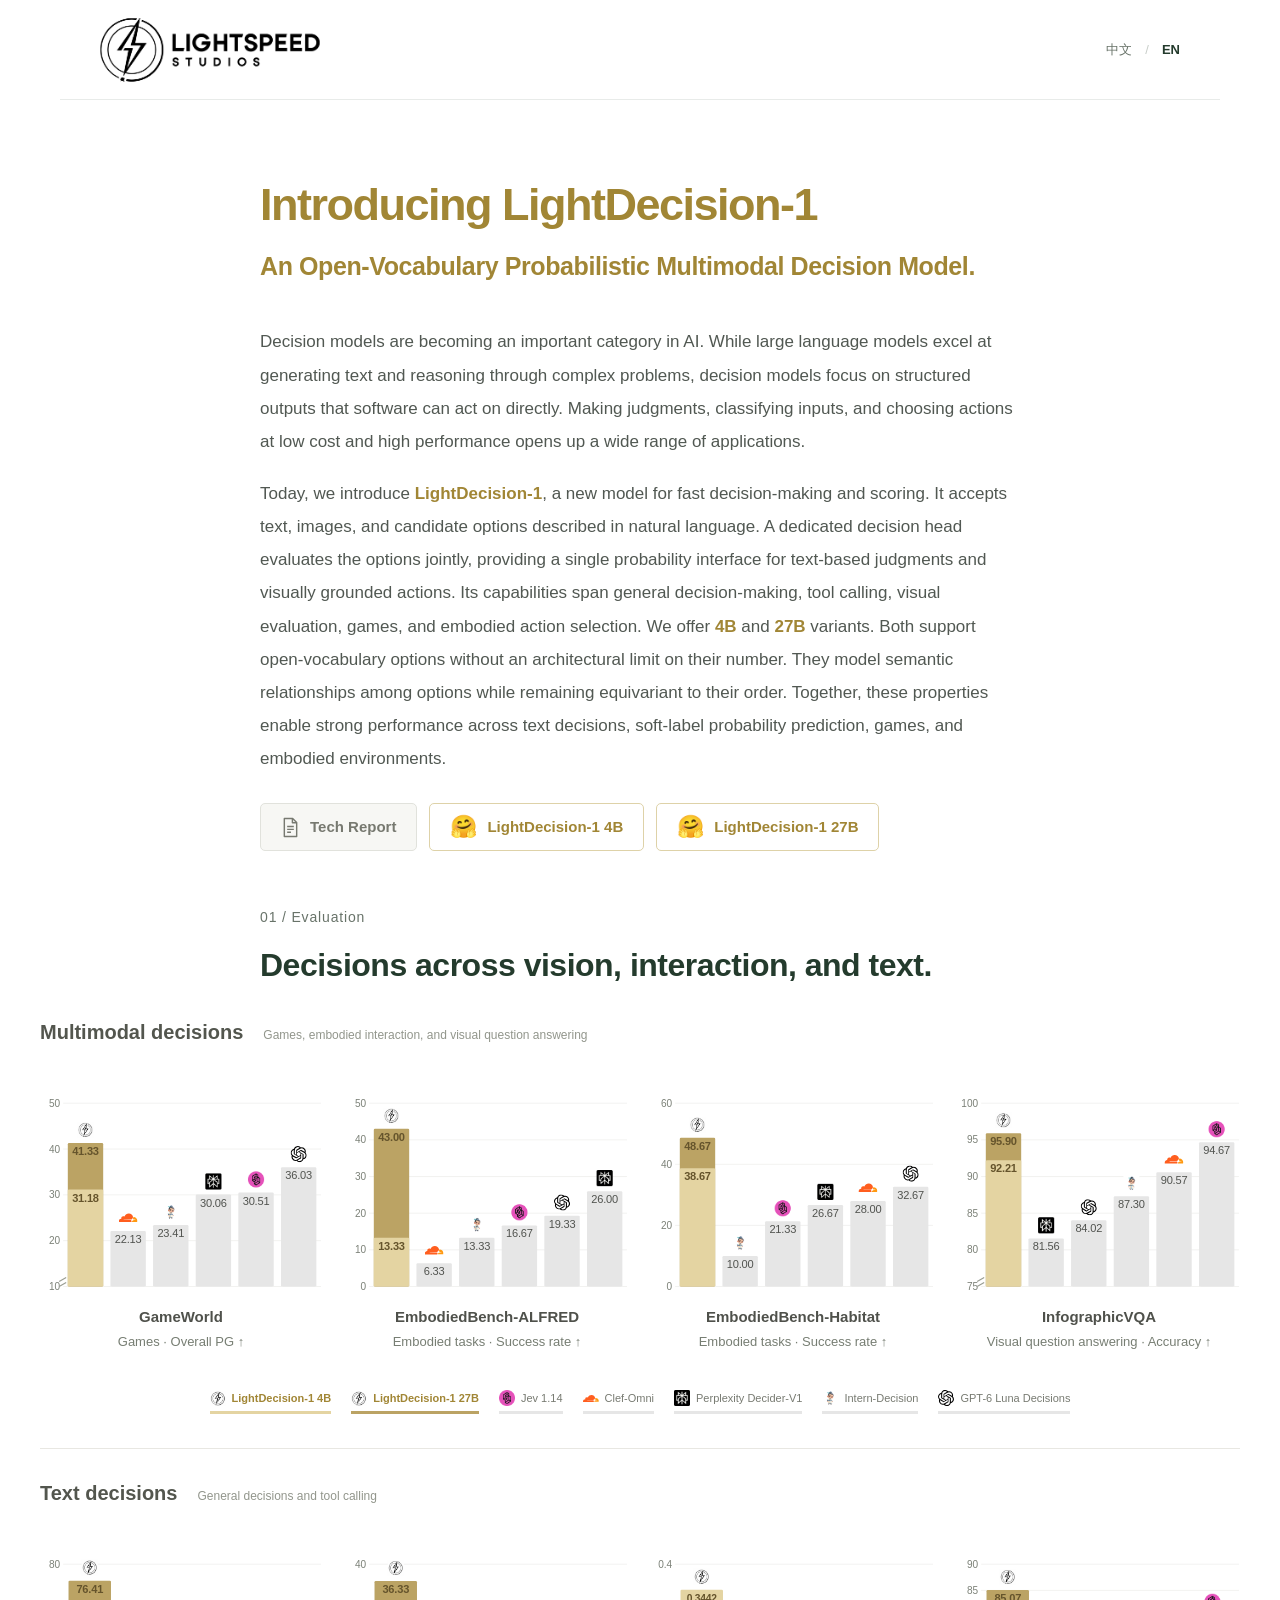
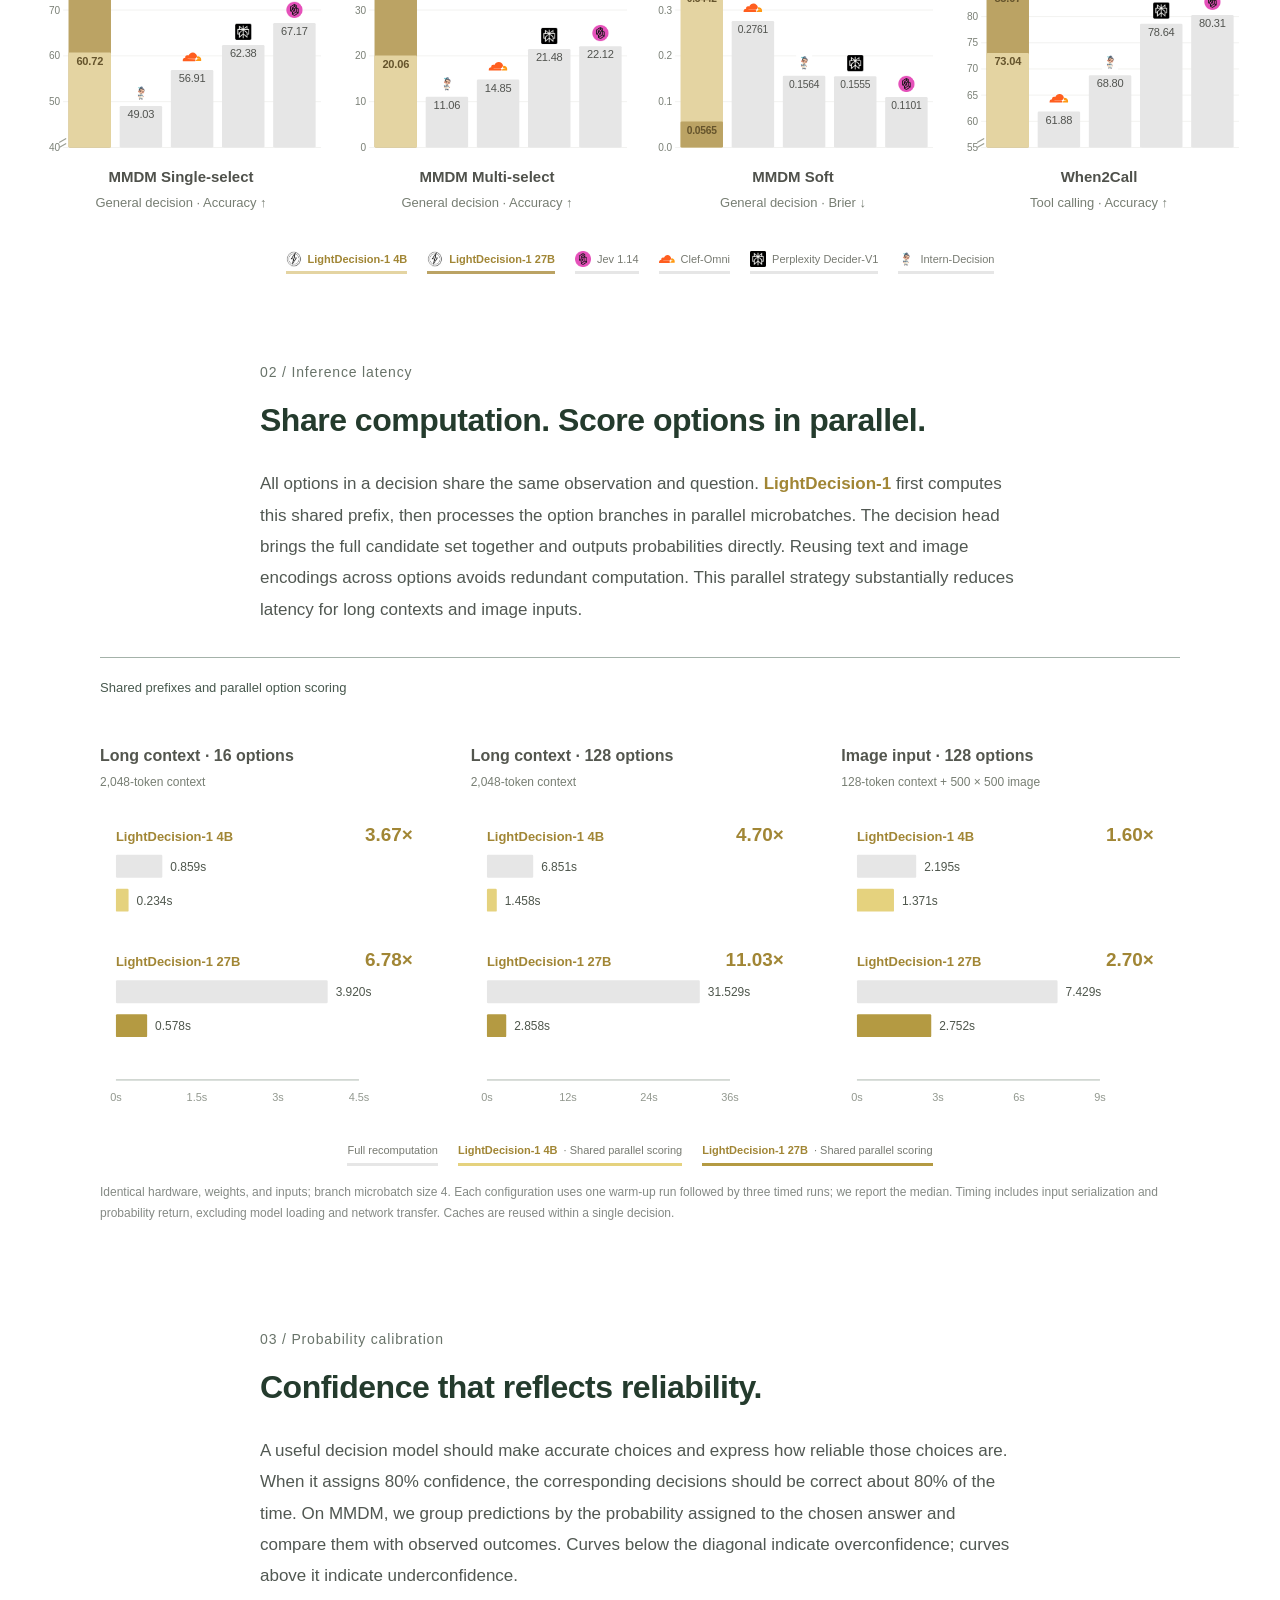
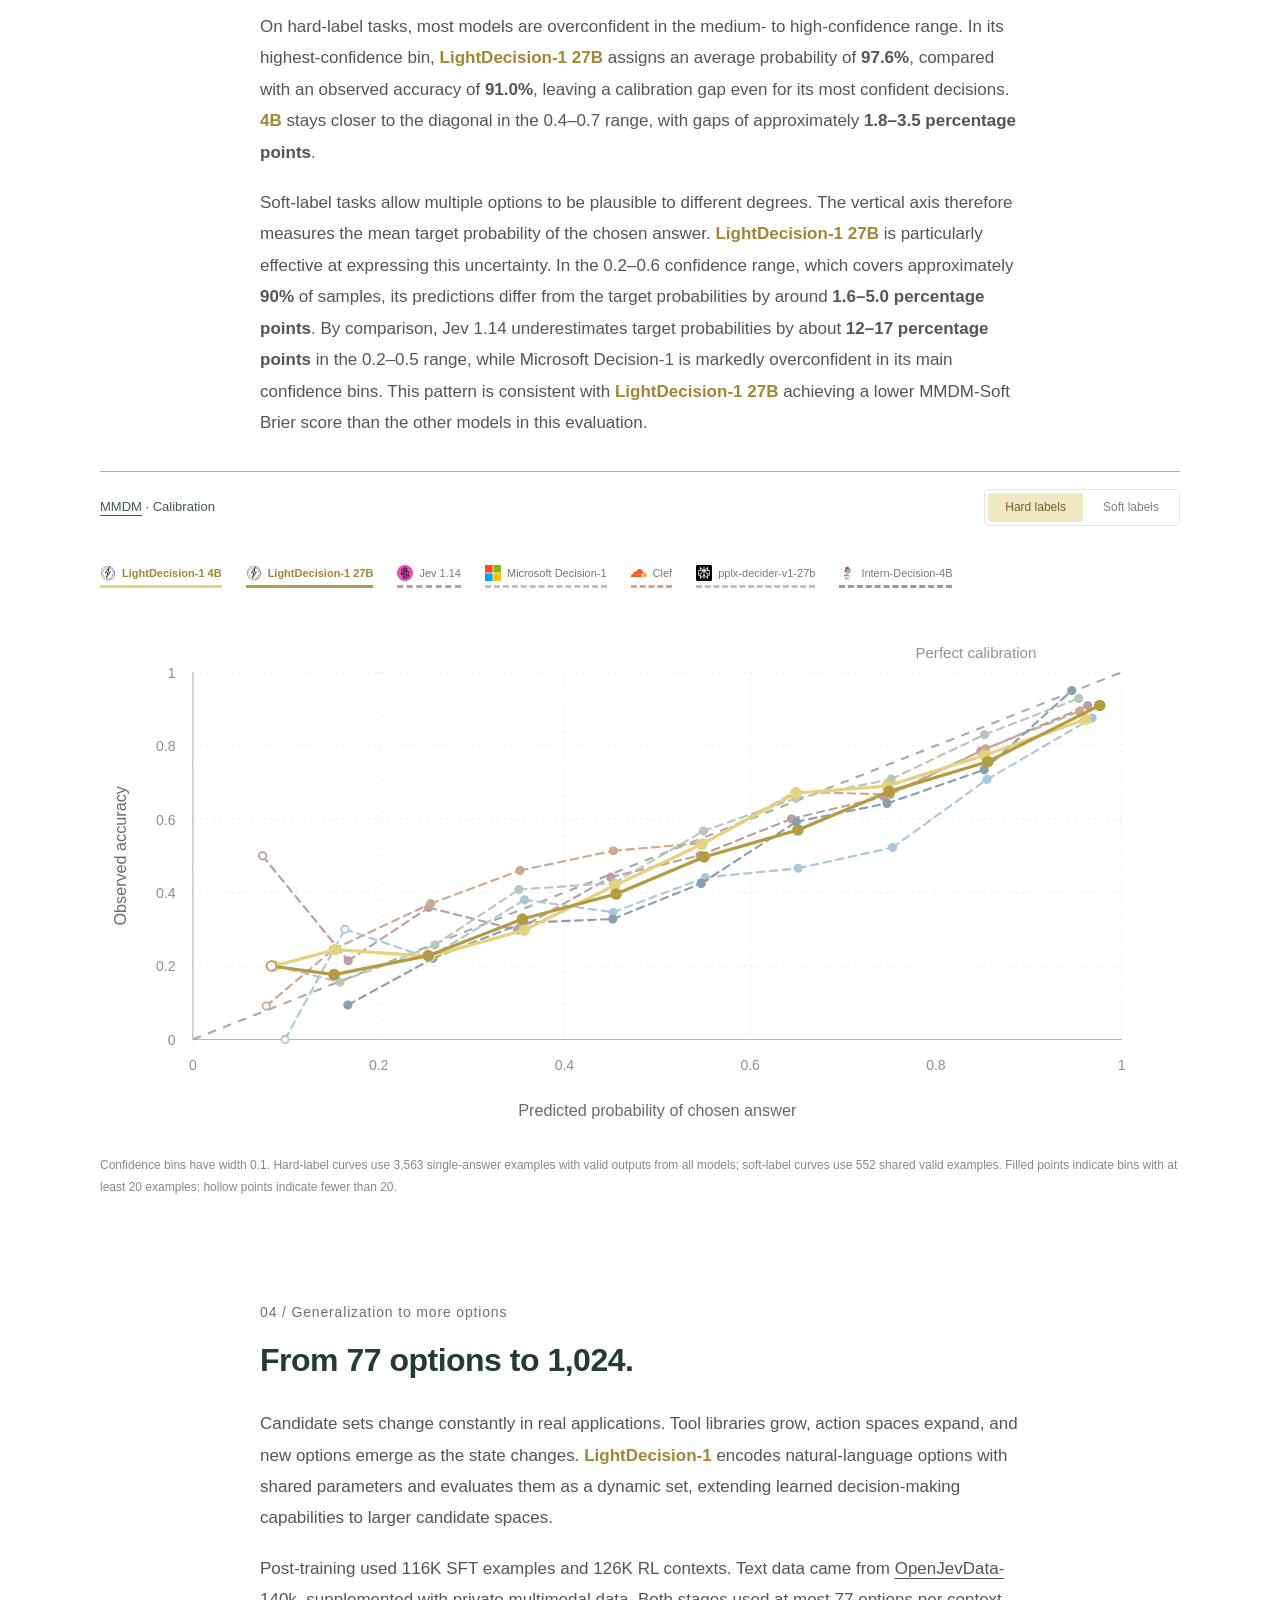
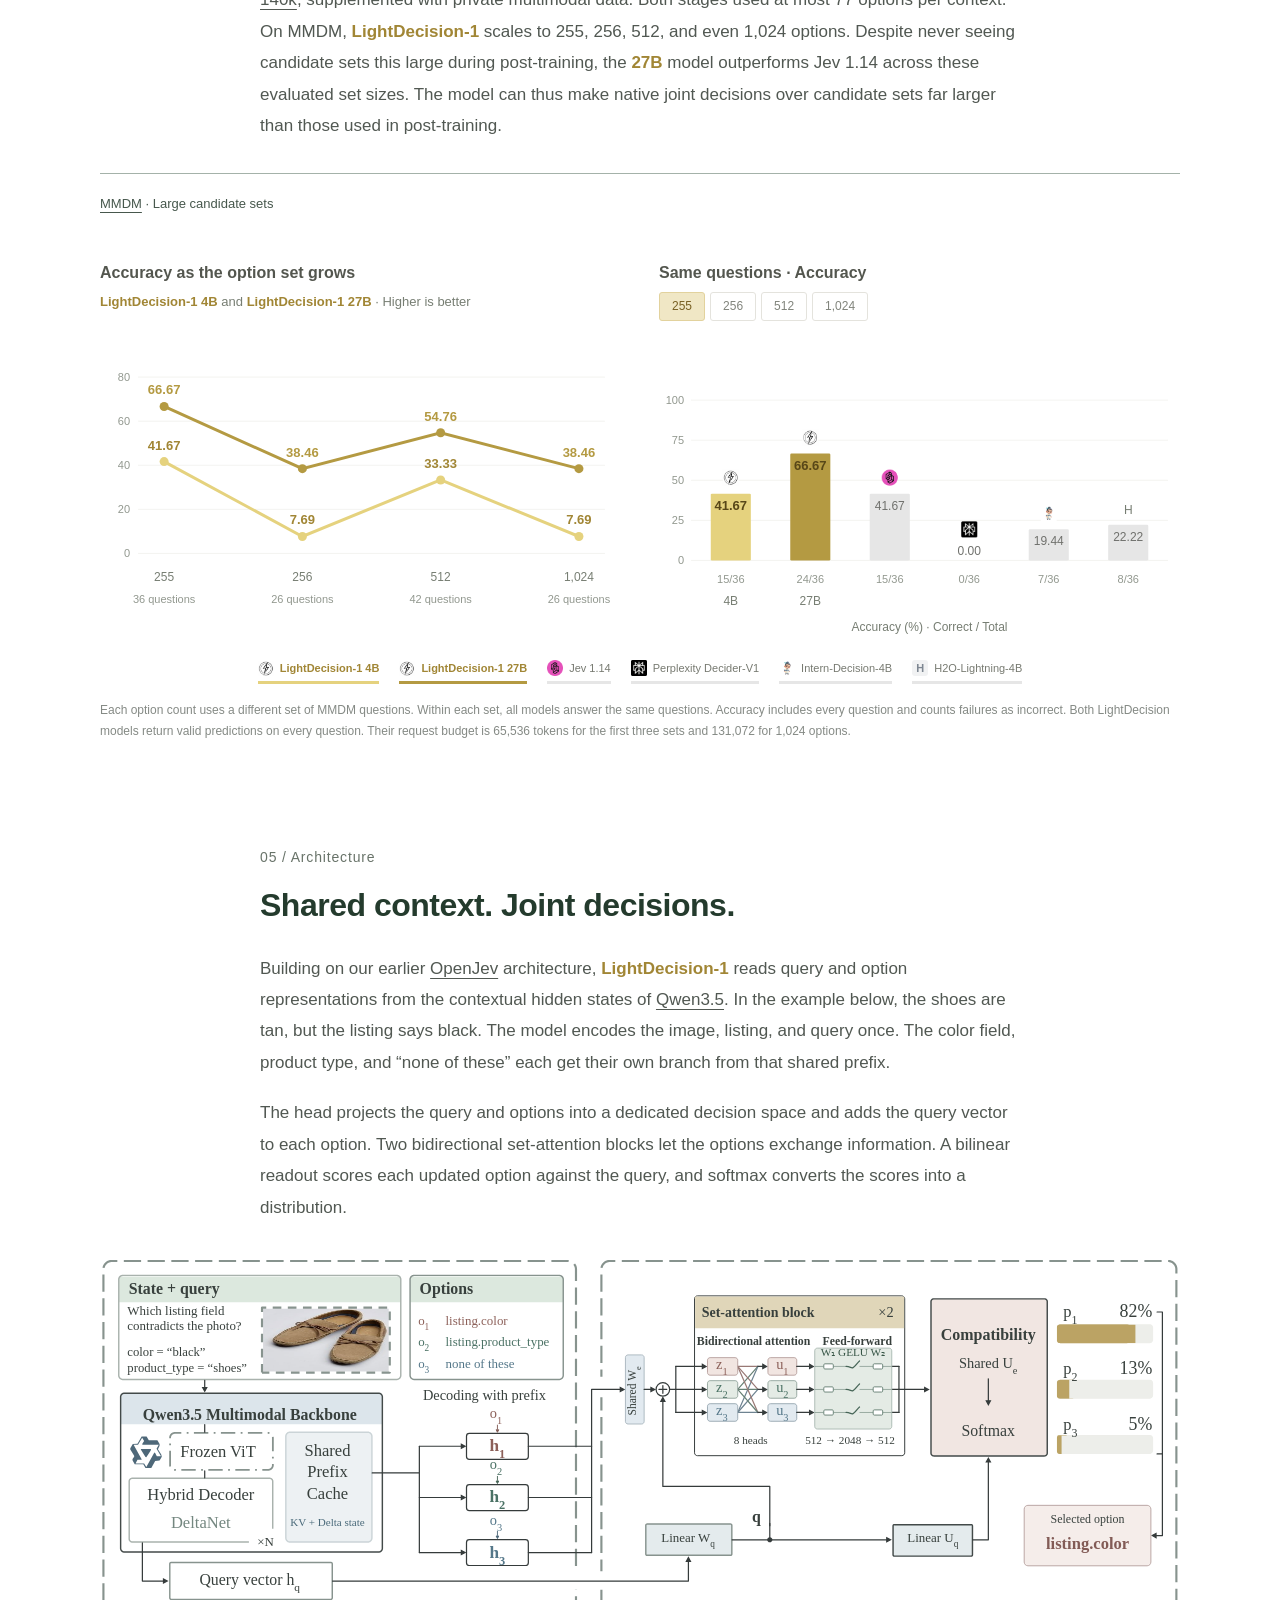
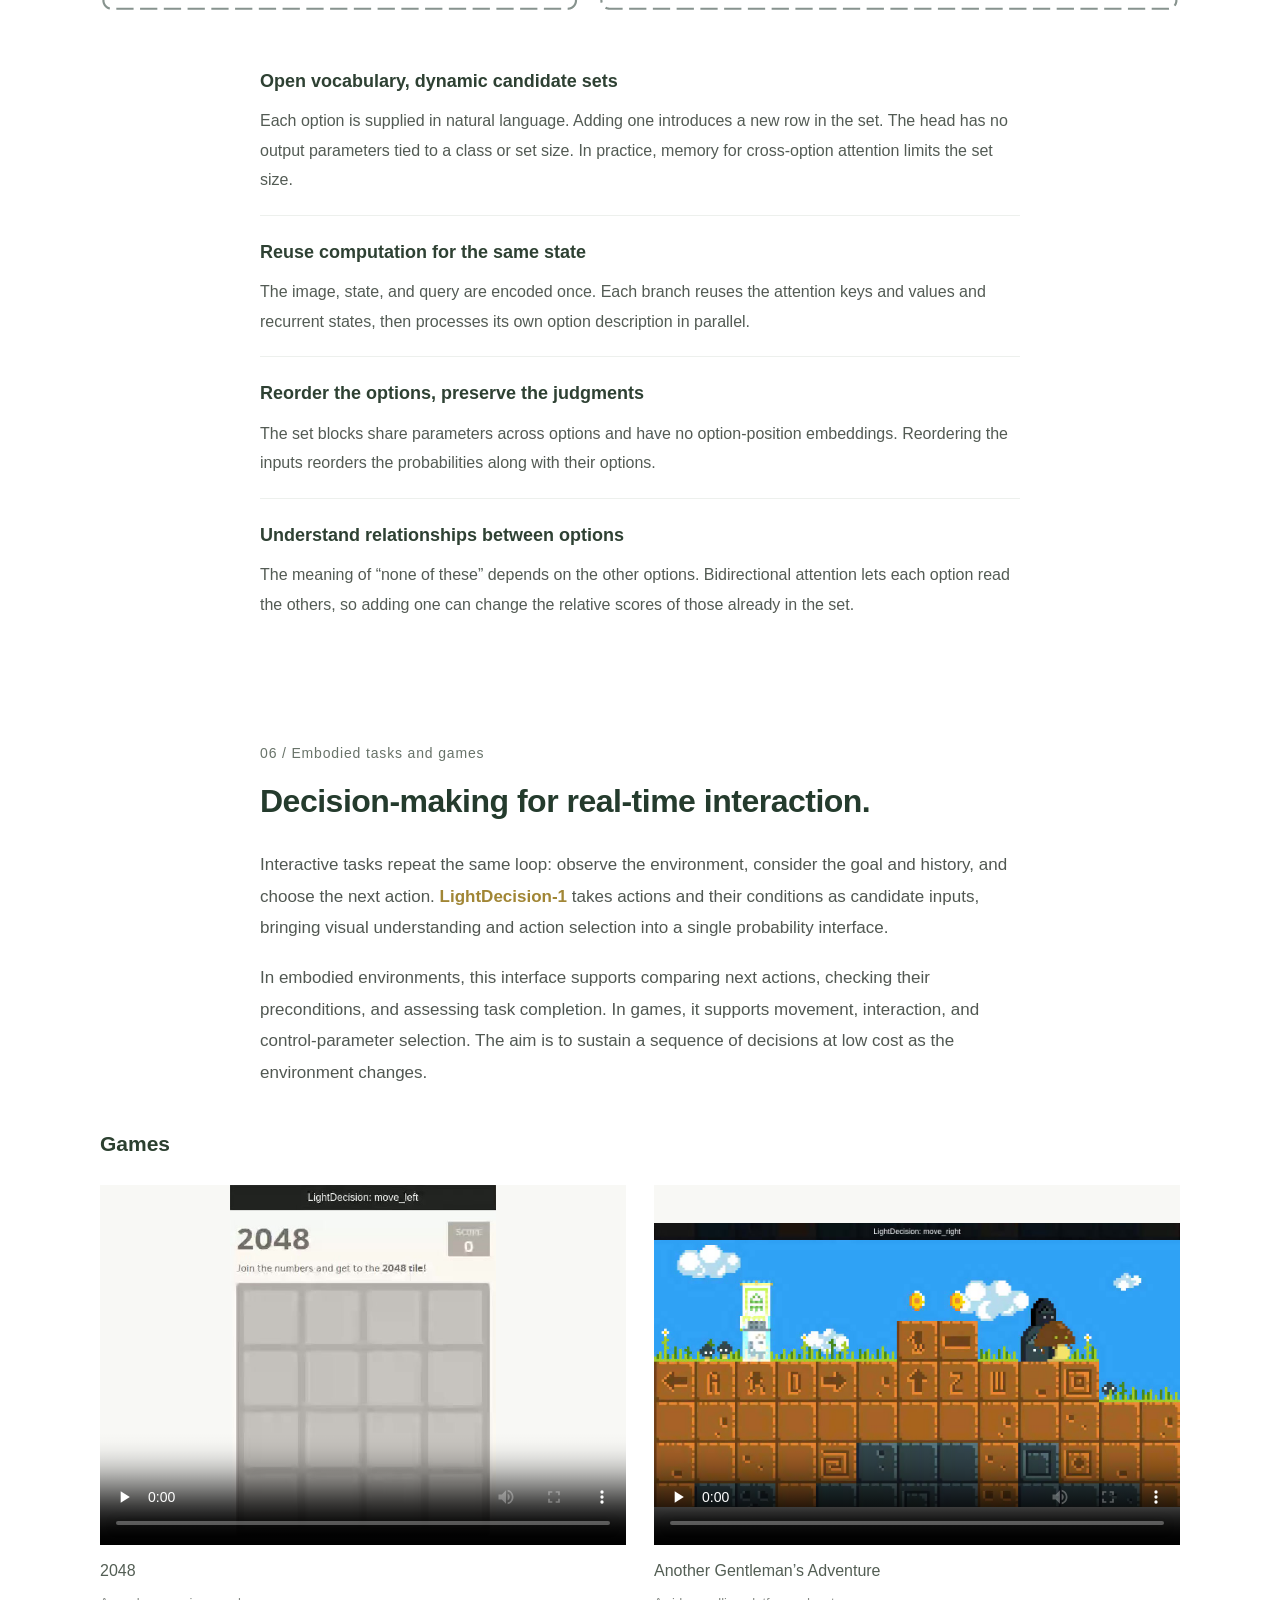
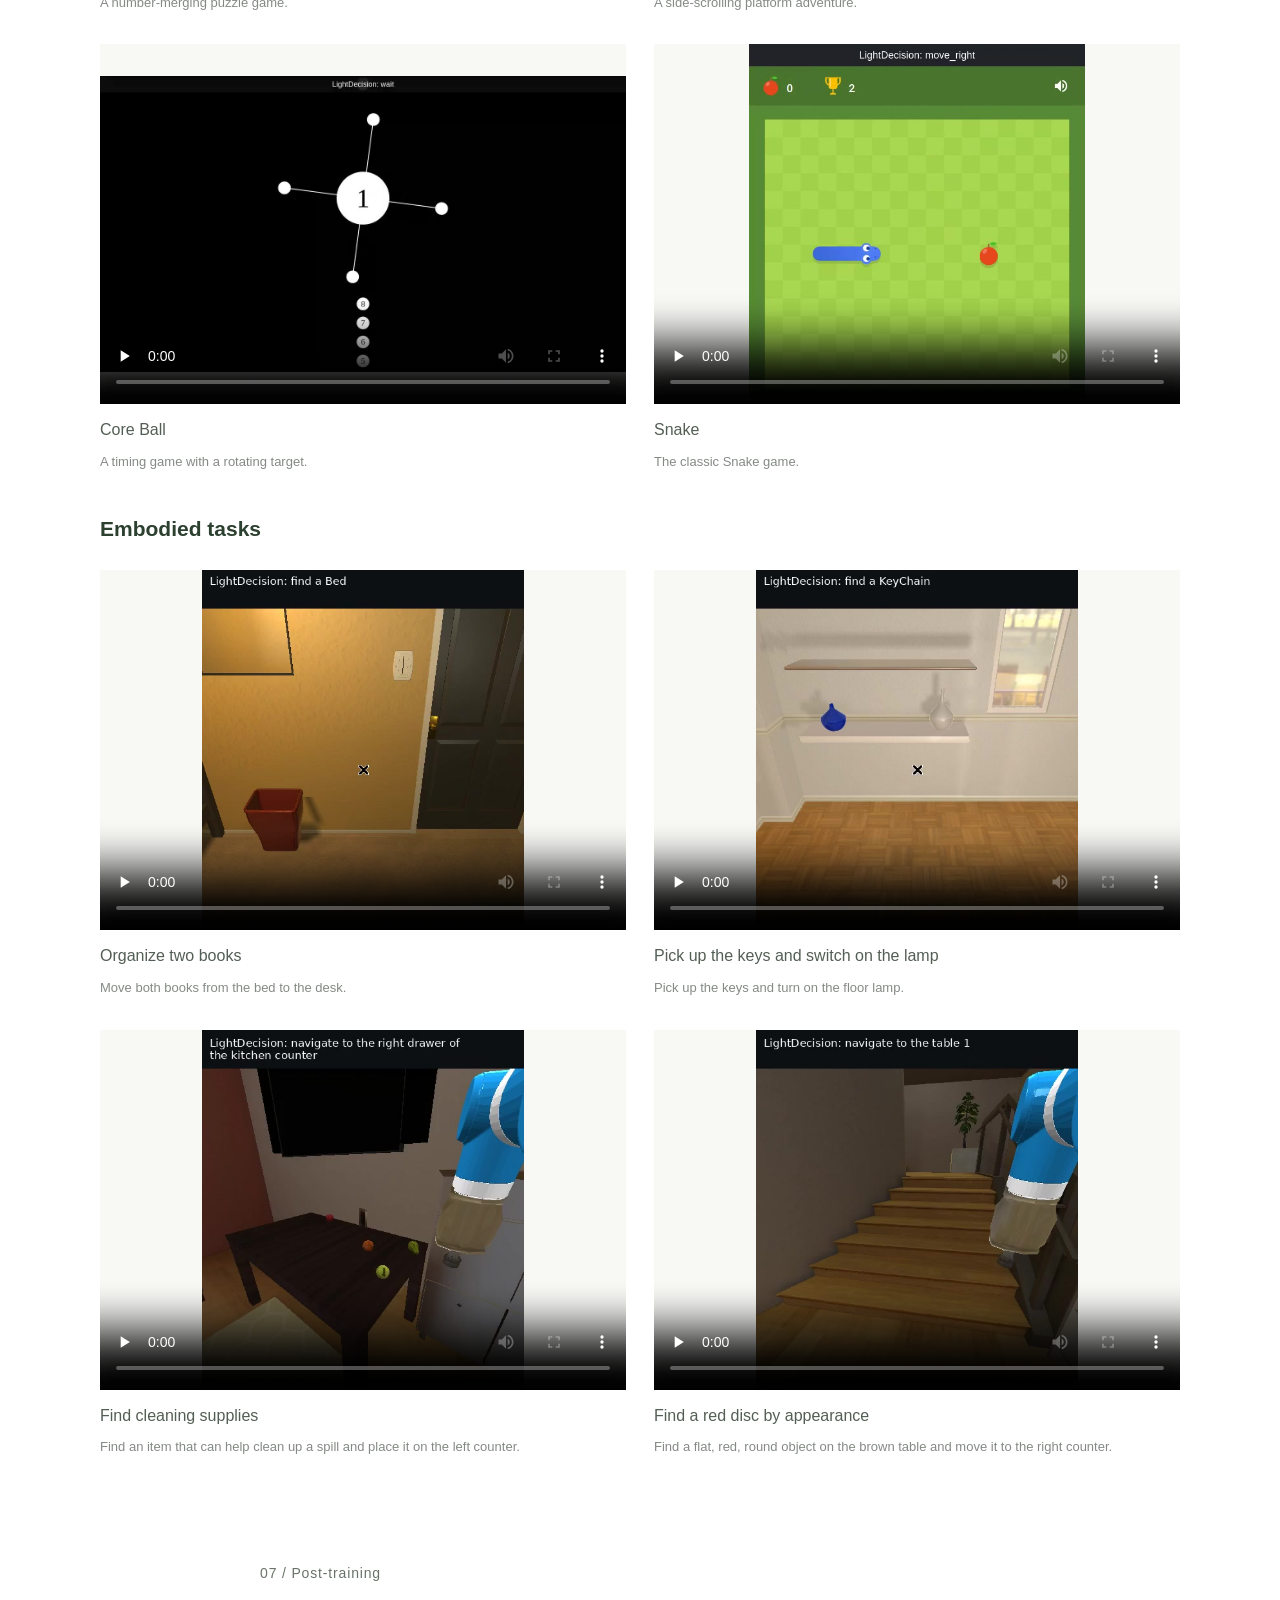
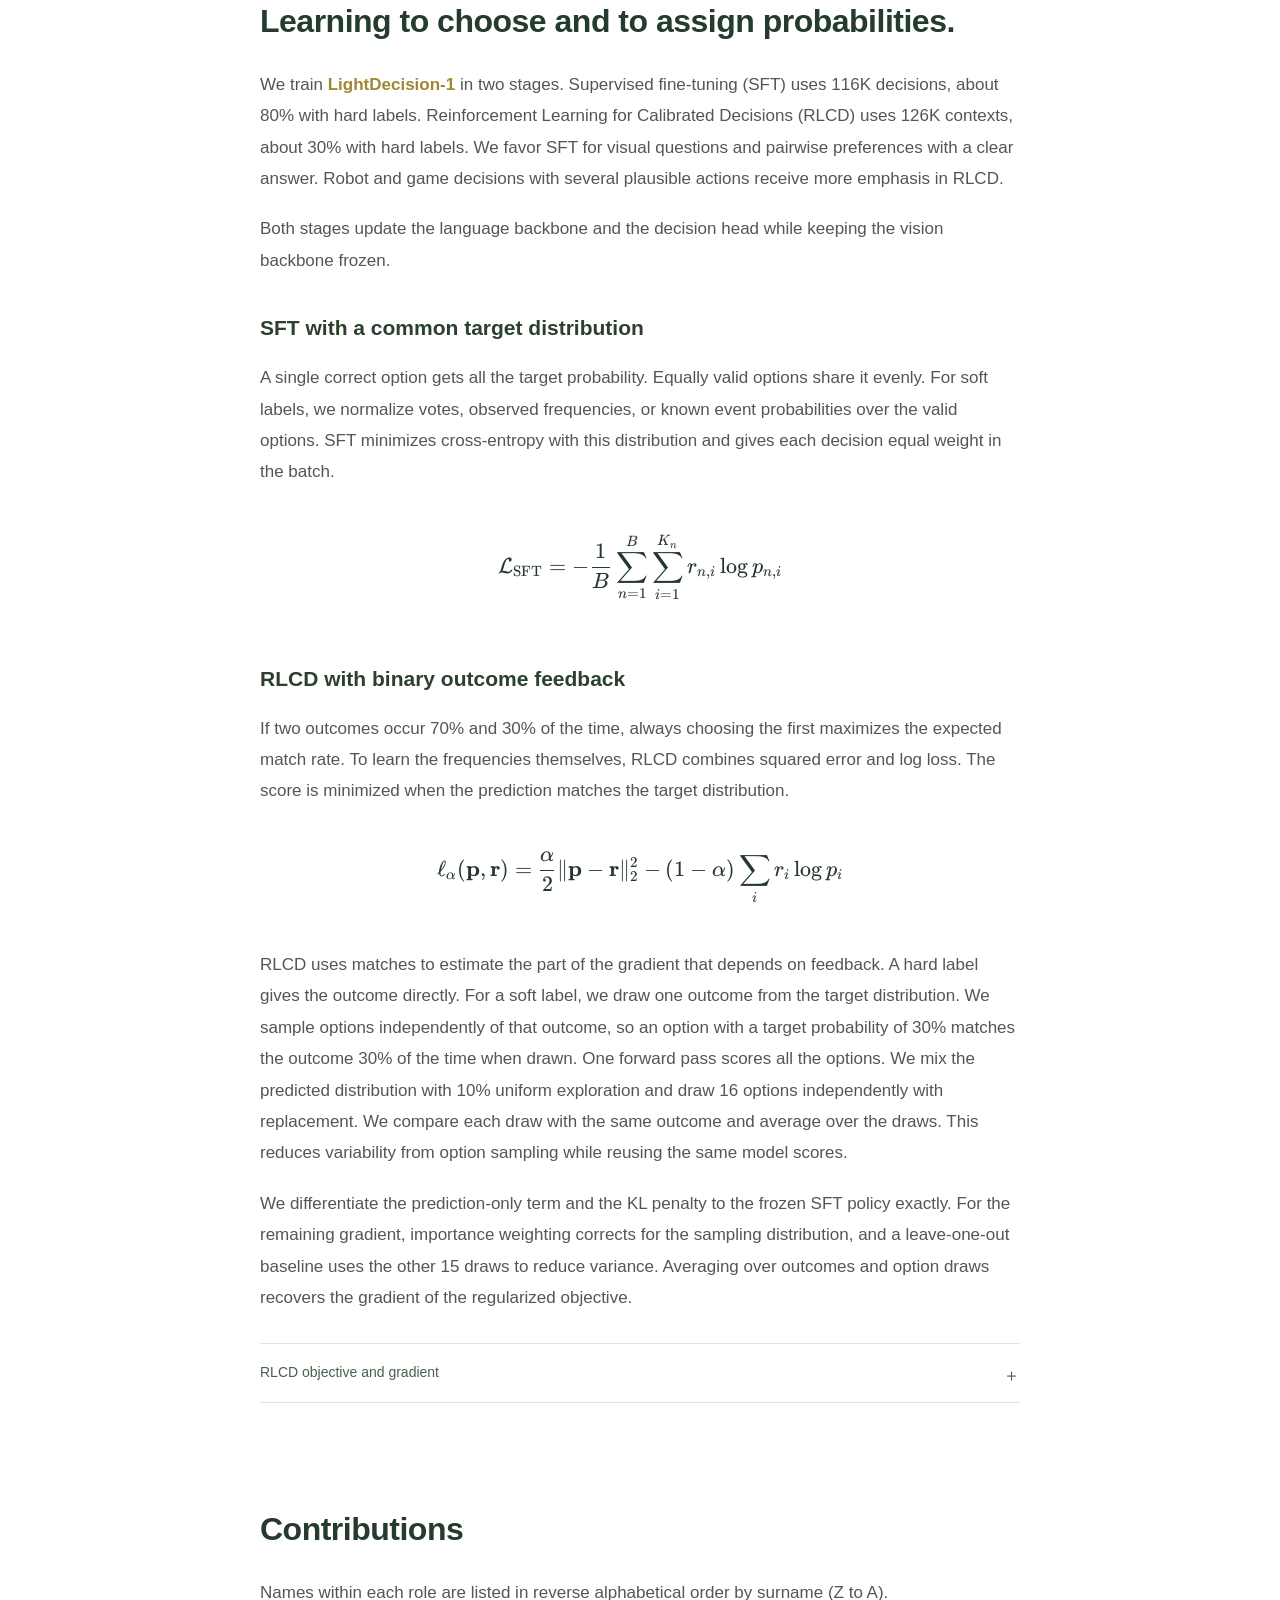
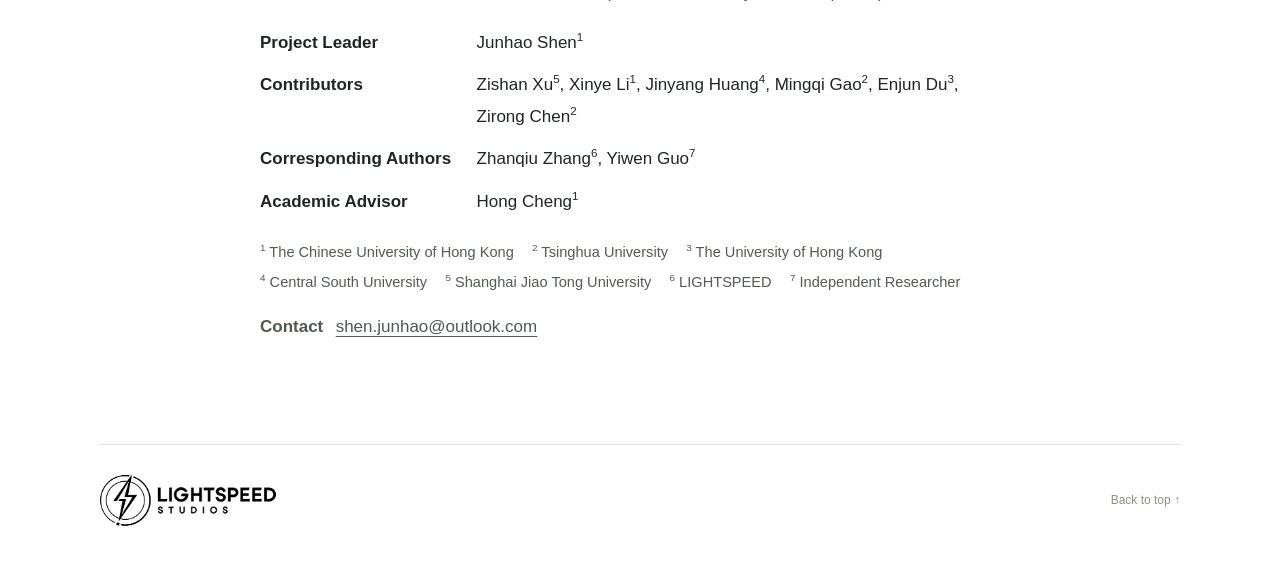
==== index.en.html @ 97cc751a "Publish the bilingual LightDecision-1 release site" ====
<!doctype html>
<html lang="en">
  <head>
    <link rel="alternate" hreflang="zh-CN" href="index.zh.html">
    <link rel="alternate" hreflang="en" href="index.html">
    <meta charset="utf-8">
    <meta name="viewport" content="width=device-width, initial-scale=1">
    <meta name="description" content="LightDecision-1: An Open-Vocabulary Probabilistic Multimodal Decision Model. Available in 4B and 27B sizes for text decisions, visual judgments, games, and embodied interaction.">
    <title>Introducing LightDecision-1 · LIGHTSPEED STUDIOS</title>
    <link rel="icon" type="image/png" href="assets/lightspeed-icon.png">
    <link rel="apple-touch-icon" href="assets/lightspeed-icon.png">
    <link rel="stylesheet" href="assets/katex/katex.min.css">
    <link rel="stylesheet" href="style.css">
  </head>
  <body>
    <header class="masthead">
      <a class="brand" href="#top" aria-label="LIGHTSPEED STUDIOS — back to top"><img src="assets/lightspeed-studios.jpg" alt="LIGHTSPEED STUDIOS" width="2650" height="1185"></a>
      <nav class="language-switch" aria-label="Page language"><a href="index.zh.html" data-language="zh-CN" lang="zh-CN" hreflang="zh-CN">中文</a><span class="language-divider" aria-hidden="true">/</span><span lang="en" aria-current="page">EN</span></nav>
    </header>
    <main id="top">
      <article>
        <header class="hero prose">
          <h1>Introducing LightDecision-1<span>An Open-Vocabulary Probabilistic Multimodal Decision Model.</span></h1>
          <p>Decision models are becoming an important category in AI. While large language models excel at generating text and reasoning through complex problems, decision models focus on structured outputs that software can act on directly. Making judgments, classifying inputs, and choosing actions at low cost and high performance opens up a wide range of applications.</p>
          <p>Today, we introduce  <strong class="model-emphasis">LightDecision-1</strong>, a new model for fast decision-making and scoring. It accepts text, images, and candidate options described in natural language. A dedicated decision head evaluates the options jointly, providing a single probability interface for text-based judgments and visually grounded actions. Its capabilities span general decision-making, tool calling, visual evaluation, games, and embodied action selection. We offer  <strong class="model-emphasis">4B</strong> and <strong class="model-emphasis">27B</strong>  variants. Both support open-vocabulary options without an architectural limit on their number. They model semantic relationships among options while remaining equivariant to their order. Together, these properties enable strong performance across text decisions, soft-label probability prediction, games, and embodied environments. </p>
        </header>
        <div class="prose model-downloads" role="group" aria-label="Technical report and model weights">
          <button class="model-download" type="button" disabled aria-label="Tech Report (currently unavailable)">
            <svg width="19" height="21" viewBox="0 0 20 22" fill="none" stroke="currentColor" stroke-width="1.5" stroke-linejoin="round" aria-hidden="true"><path d="M3.5 1.5h8.8l4.2 4.2v14.8h-13z"/><path d="M12 2v4h4M6.5 10h7M6.5 13h7M6.5 16h4"/></svg>
            <span>Tech Report</span>
          </button>

          <a class="model-download" href="https://huggingface.co/shenjunhao/lightdecision-1-4b" target="_blank" rel="noopener" aria-label="LightDecision-1 4B · Hugging Face">
            <span class="hf-mark" aria-hidden="true">🤗</span>
            <span>LightDecision-1 4B</span>
          </a>
          <a class="model-download" href="https://huggingface.co/shenjunhao/lightdecision-1-27b" target="_blank" rel="noopener" aria-label="LightDecision-1 27B · Hugging Face">
            <span class="hf-mark" aria-hidden="true">🤗</span>
            <span>LightDecision-1 27B</span>
          </a>
        </div>
        <figure class="results-figure wide" aria-labelledby="results-heading">
          <div class="prose">
            <p class="section-index">01 / Evaluation</p>
            <h2 id="results-heading">Decisions across vision, interaction, and text.</h2>
          </div>
          <section class="evaluation-group" id="multimodal-results">
            <div class="evaluation-group-heading">
              <h3>Multimodal decisions</h3>
              <p>Games, embodied interaction, and visual question answering</p>
            </div>
            <div class="score-strip" tabindex="0" role="region" aria-label="Multimodal decisions">
              <div class="score-grid">
                <section class="score-panel" data-benchmark="gameworld">
                  <svg viewBox="0 13 280 220" role="img" aria-labelledby="chart-gameworld-title chart-gameworld-desc" data-y-min="10" data-y-max="50">
                    <title id="chart-gameworld-title">GameWorld · Games · Overall PG ↑</title>
                    <desc id="chart-gameworld-desc">LightDecision-1 4B 31.18%, LightDecision-1 27B 41.33%, Jev 1.14 30.51%, Clef-Omni 22.13%, Perplexity Decider-V1 30.06%, Intern-Decision-4B 23.41%, GPT-6 Luna Decisions 36.03%</desc>
                    <path class="chart-grid" d="M23 223.00 H279"/>
                    <text class="chart-tick" x="20" y="226.50" text-anchor="end">10</text>
                    <path class="chart-grid" d="M23 177.50 H279"/>
                    <text class="chart-tick" x="20" y="181.00" text-anchor="end">20</text>
                    <path class="chart-grid" d="M23 132.00 H279"/>
                    <text class="chart-tick" x="20" y="135.50" text-anchor="end">30</text>
                    <path class="chart-grid" d="M23 86.50 H279"/>
                    <text class="chart-tick" x="20" y="90.00" text-anchor="end">40</text>
                    <path class="chart-grid" d="M23 41.00 H279"/>
                    <text class="chart-tick" x="20" y="44.50" text-anchor="end">50</text>
                    <path class="axis-break" d="M19 218 l7 -4 M19 223 l7 -4"/>
                    <g class="combined-models" data-composition="overlap-not-sum">
                      <g class="model-bar ours-bar" data-model="lightdecision-1" data-value="41.33">
                        <title>LightDecision-1 27B · 41.33%</title>
                        <rect class="score-bar" x="27.60" y="80.45" width="35.14" height="142.55" fill="#BBA364"/>
                      </g>
                      <g class="model-bar ours-bar" data-model="lightdecision-1-tiny" data-value="31.18">
                        <title>LightDecision-1 4B · 31.18%</title>
                        <rect class="score-bar" x="27.60" y="126.63" width="35.14" height="96.37" fill="#E4D4A2"/>
                      </g>
                      <image class="bar-brand-icon" href="assets/lightspeed-icon.png" x="37.17" y="59.45" width="16" height="16"/>
                      <text class="bar-score ours-score" x="45.17" y="138.63" data-score-model="lightdecision-1-tiny" text-anchor="middle">31.18</text>
                      <text class="bar-score ours-score" x="45.17" y="92.45" data-score-model="lightdecision-1" text-anchor="middle">41.33</text>
                    </g>
                    <g class="model-bar baseline-bar" data-model="clef" data-value="22.13">
                      <title>Clef-Omni · 22.13%</title>
                      <rect class="score-bar" x="69.93" y="167.81" width="35.14" height="55.19" fill="#E6E6E6"/>
                      <image class="bar-brand-icon" href="assets/model-icons/cloudflare.svg" x="78.00" y="146.81" width="19" height="16"/>
                    </g>
                    <text class="bar-score" x="87.50" y="179.81" data-score-model="clef" text-anchor="middle">22.13</text>
                    <g class="model-bar baseline-bar" data-model="intern" data-value="23.41">
                      <title>Intern-Decision-4B · 23.41%</title>
                      <rect class="score-bar" x="112.27" y="161.98" width="35.14" height="61.02" fill="#E6E6E6"/>
                      <image class="bar-brand-icon" href="assets/model-icons/intern.png" x="121.83" y="140.98" width="16" height="16"/>
                    </g>
                    <text class="bar-score" x="129.83" y="173.98" data-score-model="intern" text-anchor="middle">23.41</text>
                    <g class="model-bar baseline-bar" data-model="pplx" data-value="30.06">
                      <title>Perplexity Decider-V1 · 30.06%</title>
                      <rect class="score-bar" x="154.60" y="131.73" width="35.14" height="91.27" fill="#E6E6E6"/>
                      <image class="bar-brand-icon" href="assets/model-icons/pplx.ico" x="164.17" y="110.73" width="16" height="16"/>
                    </g>
                    <text class="bar-score" x="172.17" y="143.73" data-score-model="pplx" text-anchor="middle">30.06</text>
                    <g class="model-bar baseline-bar" data-model="jev114" data-value="30.51">
                      <title>Jev 1.14 · 30.51%</title>
                      <rect class="score-bar" x="196.93" y="129.68" width="35.14" height="93.32" fill="#E6E6E6"/>
                      <image class="bar-brand-icon" href="assets/model-icons/jev114.png" x="206.50" y="108.68" width="16" height="16"/>
                    </g>
                    <text class="bar-score" x="214.50" y="141.68" data-score-model="jev114" text-anchor="middle">30.51</text>
                    <g class="model-bar baseline-bar" data-model="luna" data-value="36.03">
                      <title>GPT-6 Luna Decisions · 36.03%</title>
                      <rect class="score-bar" x="239.27" y="104.56" width="35.14" height="118.44" fill="#E6E6E6"/>
                      <image class="bar-brand-icon" href="assets/model-icons/openai.svg" x="248.83" y="83.56" width="16" height="16"/>
                    </g>
                    <text class="bar-score" x="256.83" y="116.56" data-score-model="luna" text-anchor="middle">36.03</text>
                  </svg>
                  <h4><a href="https://gameworld-project.github.io/" target="_blank" rel="noopener">GameWorld</a></h4>
                  <p>Games · Overall PG ↑</p>
                </section>
                <section class="score-panel" data-benchmark="alfred">
                  <svg viewBox="0 13 280 220" role="img" aria-labelledby="chart-alfred-title chart-alfred-desc" data-y-min="0" data-y-max="50">
                    <title id="chart-alfred-title">EmbodiedBench-ALFRED · Embodied tasks · Success rate ↑</title>
                    <desc id="chart-alfred-desc">LightDecision-1 4B 13.33%, LightDecision-1 27B 43.00%, Jev 1.14 16.67%, Clef-Omni 6.33%, Perplexity Decider-V1 26.00%, Intern-Decision-4B 13.33%, GPT-6 Luna Decisions 19.33%</desc>
                    <path class="chart-grid" d="M23 223.00 H279"/>
                    <text class="chart-tick" x="20" y="226.50" text-anchor="end">0</text>
                    <path class="chart-grid" d="M23 186.60 H279"/>
                    <text class="chart-tick" x="20" y="190.10" text-anchor="end">10</text>
                    <path class="chart-grid" d="M23 150.20 H279"/>
                    <text class="chart-tick" x="20" y="153.70" text-anchor="end">20</text>
                    <path class="chart-grid" d="M23 113.80 H279"/>
                    <text class="chart-tick" x="20" y="117.30" text-anchor="end">30</text>
                    <path class="chart-grid" d="M23 77.40 H279"/>
                    <text class="chart-tick" x="20" y="80.90" text-anchor="end">40</text>
                    <path class="chart-grid" d="M23 41.00 H279"/>
                    <text class="chart-tick" x="20" y="44.50" text-anchor="end">50</text>
                    <g class="combined-models" data-composition="overlap-not-sum">
                      <g class="model-bar ours-bar" data-model="lightdecision-1" data-value="43.00">
                        <title>LightDecision-1 27B · 43.00%</title>
                        <rect class="score-bar" x="27.60" y="66.48" width="35.14" height="156.52" fill="#BBA364"/>
                      </g>
                      <g class="model-bar ours-bar" data-model="lightdecision-1-tiny" data-value="13.33">
                        <title>LightDecision-1 4B · 13.33%</title>
                        <rect class="score-bar" x="27.60" y="174.48" width="35.14" height="48.52" fill="#E4D4A2"/>
                      </g>
                      <image class="bar-brand-icon" href="assets/lightspeed-icon.png" x="37.17" y="45.48" width="16" height="16"/>
                      <text class="bar-score ours-score" x="45.17" y="186.48" data-score-model="lightdecision-1-tiny" text-anchor="middle">13.33</text>
                      <text class="bar-score ours-score" x="45.17" y="78.48" data-score-model="lightdecision-1" text-anchor="middle">43.00</text>
                    </g>
                    <g class="model-bar baseline-bar" data-model="clef" data-value="6.33">
                      <title>Clef-Omni · 6.33%</title>
                      <rect class="score-bar" x="69.93" y="199.96" width="35.14" height="23.04" fill="#E6E6E6"/>
                      <image class="bar-brand-icon" href="assets/model-icons/cloudflare.svg" x="78.00" y="178.96" width="19" height="16"/>
                    </g>
                    <text class="bar-score" x="87.50" y="211.96" data-score-model="clef" text-anchor="middle">6.33</text>
                    <g class="model-bar baseline-bar" data-model="intern" data-value="13.33">
                      <title>Intern-Decision-4B · 13.33%</title>
                      <rect class="score-bar" x="112.27" y="174.48" width="35.14" height="48.52" fill="#E6E6E6"/>
                      <image class="bar-brand-icon" href="assets/model-icons/intern.png" x="121.83" y="153.48" width="16" height="16"/>
                    </g>
                    <text class="bar-score" x="129.83" y="186.48" data-score-model="intern" text-anchor="middle">13.33</text>
                    <g class="model-bar baseline-bar" data-model="jev114" data-value="16.67">
                      <title>Jev 1.14 · 16.67%</title>
                      <rect class="score-bar" x="154.60" y="162.32" width="35.14" height="60.68" fill="#E6E6E6"/>
                      <image class="bar-brand-icon" href="assets/model-icons/jev114.png" x="164.17" y="141.32" width="16" height="16"/>
                    </g>
                    <text class="bar-score" x="172.17" y="174.32" data-score-model="jev114" text-anchor="middle">16.67</text>
                    <g class="model-bar baseline-bar" data-model="luna" data-value="19.33">
                      <title>GPT-6 Luna Decisions · 19.33%</title>
                      <rect class="score-bar" x="196.93" y="152.64" width="35.14" height="70.36" fill="#E6E6E6"/>
                      <image class="bar-brand-icon" href="assets/model-icons/openai.svg" x="206.50" y="131.64" width="16" height="16"/>
                    </g>
                    <text class="bar-score" x="214.50" y="164.64" data-score-model="luna" text-anchor="middle">19.33</text>
                    <g class="model-bar baseline-bar" data-model="pplx" data-value="26.00">
                      <title>Perplexity Decider-V1 · 26.00%</title>
                      <rect class="score-bar" x="239.27" y="128.36" width="35.14" height="94.64" fill="#E6E6E6"/>
                      <image class="bar-brand-icon" href="assets/model-icons/pplx.ico" x="248.83" y="107.36" width="16" height="16"/>
                    </g>
                    <text class="bar-score" x="256.83" y="140.36" data-score-model="pplx" text-anchor="middle">26.00</text>
                  </svg>
                  <h4><a href="https://embodiedbench.github.io/" target="_blank" rel="noopener">EmbodiedBench-ALFRED</a></h4>
                  <p>Embodied tasks · Success rate ↑</p>
                </section>
                <section class="score-panel" data-benchmark="habitat">
                  <svg viewBox="0 13 280 220" role="img" aria-labelledby="chart-habitat-title chart-habitat-desc" data-y-min="0" data-y-max="60">
                    <title id="chart-habitat-title">EmbodiedBench-Habitat · Embodied tasks · Success rate ↑</title>
                    <desc id="chart-habitat-desc">LightDecision-1 4B 38.67%, LightDecision-1 27B 48.67%, Jev 1.14 21.33%, Clef-Omni 28.00%, Perplexity Decider-V1 26.67%, Intern-Decision-4B 10.00%, GPT-6 Luna Decisions 32.67%</desc>
                    <path class="chart-grid" d="M23 223.00 H279"/>
                    <text class="chart-tick" x="20" y="226.50" text-anchor="end">0</text>
                    <path class="chart-grid" d="M23 162.33 H279"/>
                    <text class="chart-tick" x="20" y="165.83" text-anchor="end">20</text>
                    <path class="chart-grid" d="M23 101.67 H279"/>
                    <text class="chart-tick" x="20" y="105.17" text-anchor="end">40</text>
                    <path class="chart-grid" d="M23 41.00 H279"/>
                    <text class="chart-tick" x="20" y="44.50" text-anchor="end">60</text>
                    <g class="combined-models" data-composition="overlap-not-sum">
                      <g class="model-bar ours-bar" data-model="lightdecision-1" data-value="48.67">
                        <title>LightDecision-1 27B · 48.67%</title>
                        <rect class="score-bar" x="27.60" y="75.37" width="35.14" height="147.63" fill="#BBA364"/>
                      </g>
                      <g class="model-bar ours-bar" data-model="lightdecision-1-tiny" data-value="38.67">
                        <title>LightDecision-1 4B · 38.67%</title>
                        <rect class="score-bar" x="27.60" y="105.70" width="35.14" height="117.30" fill="#E4D4A2"/>
                      </g>
                      <image class="bar-brand-icon" href="assets/lightspeed-icon.png" x="37.17" y="54.37" width="16" height="16"/>
                      <text class="bar-score ours-score" x="45.17" y="117.70" data-score-model="lightdecision-1-tiny" text-anchor="middle">38.67</text>
                      <text class="bar-score ours-score" x="45.17" y="87.37" data-score-model="lightdecision-1" text-anchor="middle">48.67</text>
                    </g>
                    <g class="model-bar baseline-bar" data-model="intern" data-value="10.00">
                      <title>Intern-Decision-4B · 10.00%</title>
                      <rect class="score-bar" x="69.93" y="192.67" width="35.14" height="30.33" fill="#E6E6E6"/>
                      <image class="bar-brand-icon" href="assets/model-icons/intern.png" x="79.50" y="171.67" width="16" height="16"/>
                    </g>
                    <text class="bar-score" x="87.50" y="204.67" data-score-model="intern" text-anchor="middle">10.00</text>
                    <g class="model-bar baseline-bar" data-model="jev114" data-value="21.33">
                      <title>Jev 1.14 · 21.33%</title>
                      <rect class="score-bar" x="112.27" y="158.30" width="35.14" height="64.70" fill="#E6E6E6"/>
                      <image class="bar-brand-icon" href="assets/model-icons/jev114.png" x="121.83" y="137.30" width="16" height="16"/>
                    </g>
                    <text class="bar-score" x="129.83" y="170.30" data-score-model="jev114" text-anchor="middle">21.33</text>
                    <g class="model-bar baseline-bar" data-model="pplx" data-value="26.67">
                      <title>Perplexity Decider-V1 · 26.67%</title>
                      <rect class="score-bar" x="154.60" y="142.10" width="35.14" height="80.90" fill="#E6E6E6"/>
                      <image class="bar-brand-icon" href="assets/model-icons/pplx.ico" x="164.17" y="121.10" width="16" height="16"/>
                    </g>
                    <text class="bar-score" x="172.17" y="154.10" data-score-model="pplx" text-anchor="middle">26.67</text>
                    <g class="model-bar baseline-bar" data-model="clef" data-value="28.00">
                      <title>Clef-Omni · 28.00%</title>
                      <rect class="score-bar" x="196.93" y="138.07" width="35.14" height="84.93" fill="#E6E6E6"/>
                      <image class="bar-brand-icon" href="assets/model-icons/cloudflare.svg" x="205.00" y="117.07" width="19" height="16"/>
                    </g>
                    <text class="bar-score" x="214.50" y="150.07" data-score-model="clef" text-anchor="middle">28.00</text>
                    <g class="model-bar baseline-bar" data-model="luna" data-value="32.67">
                      <title>GPT-6 Luna Decisions · 32.67%</title>
                      <rect class="score-bar" x="239.27" y="123.90" width="35.14" height="99.10" fill="#E6E6E6"/>
                      <image class="bar-brand-icon" href="assets/model-icons/openai.svg" x="248.83" y="102.90" width="16" height="16"/>
                    </g>
                    <text class="bar-score" x="256.83" y="135.90" data-score-model="luna" text-anchor="middle">32.67</text>
                  </svg>
                  <h4><a href="https://embodiedbench.github.io/" target="_blank" rel="noopener">EmbodiedBench-Habitat</a></h4>
                  <p>Embodied tasks · Success rate ↑</p>
                </section>
                <section class="score-panel" data-benchmark="infovqa">
                  <svg viewBox="0 13 280 220" role="img" aria-labelledby="chart-infovqa-title chart-infovqa-desc" data-y-min="75" data-y-max="100">
                    <title id="chart-infovqa-title">InfographicVQA · Visual question answering · Accuracy ↑</title>
                    <desc id="chart-infovqa-desc">LightDecision-1 4B 92.21%, LightDecision-1 27B 95.90%, Jev 1.14 94.67%, Clef-Omni 90.57%, Perplexity Decider-V1 81.56%, Intern-Decision-4B 87.30%, GPT-6 Luna Decisions 84.02%</desc>
                    <path class="chart-grid" d="M23 223.00 H279"/>
                    <text class="chart-tick" x="20" y="226.50" text-anchor="end">75</text>
                    <path class="chart-grid" d="M23 186.60 H279"/>
                    <text class="chart-tick" x="20" y="190.10" text-anchor="end">80</text>
                    <path class="chart-grid" d="M23 150.20 H279"/>
                    <text class="chart-tick" x="20" y="153.70" text-anchor="end">85</text>
                    <path class="chart-grid" d="M23 113.80 H279"/>
                    <text class="chart-tick" x="20" y="117.30" text-anchor="end">90</text>
                    <path class="chart-grid" d="M23 77.40 H279"/>
                    <text class="chart-tick" x="20" y="80.90" text-anchor="end">95</text>
                    <path class="chart-grid" d="M23 41.00 H279"/>
                    <text class="chart-tick" x="20" y="44.50" text-anchor="end">100</text>
                    <path class="axis-break" d="M19 218 l7 -4 M19 223 l7 -4"/>
                    <g class="combined-models" data-composition="overlap-not-sum">
                      <g class="model-bar ours-bar" data-model="lightdecision-1" data-value="95.90">
                        <title>LightDecision-1 27B · 95.90%</title>
                        <rect class="score-bar" x="27.60" y="70.85" width="35.14" height="152.15" fill="#BBA364"/>
                      </g>
                      <g class="model-bar ours-bar" data-model="lightdecision-1-tiny" data-value="92.21">
                        <title>LightDecision-1 4B · 92.21%</title>
                        <rect class="score-bar" x="27.60" y="97.71" width="35.14" height="125.29" fill="#E4D4A2"/>
                      </g>
                      <image class="bar-brand-icon" href="assets/lightspeed-icon.png" x="37.17" y="49.85" width="16" height="16"/>
                      <text class="bar-score ours-score" x="45.17" y="109.71" data-score-model="lightdecision-1-tiny" text-anchor="middle">92.21</text>
                      <text class="bar-score ours-score" x="45.17" y="82.85" data-score-model="lightdecision-1" text-anchor="middle">95.90</text>
                    </g>
                    <g class="model-bar baseline-bar" data-model="pplx" data-value="81.56">
                      <title>Perplexity Decider-V1 · 81.56%</title>
                      <rect class="score-bar" x="69.93" y="175.24" width="35.14" height="47.76" fill="#E6E6E6"/>
                      <image class="bar-brand-icon" href="assets/model-icons/pplx.ico" x="79.50" y="154.24" width="16" height="16"/>
                    </g>
                    <text class="bar-score" x="87.50" y="187.24" data-score-model="pplx" text-anchor="middle">81.56</text>
                    <g class="model-bar baseline-bar" data-model="luna" data-value="84.02">
                      <title>GPT-6 Luna Decisions · 84.02%</title>
                      <rect class="score-bar" x="112.27" y="157.33" width="35.14" height="65.67" fill="#E6E6E6"/>
                      <image class="bar-brand-icon" href="assets/model-icons/openai.svg" x="121.83" y="136.33" width="16" height="16"/>
                    </g>
                    <text class="bar-score" x="129.83" y="169.33" data-score-model="luna" text-anchor="middle">84.02</text>
                    <g class="model-bar baseline-bar" data-model="intern" data-value="87.30">
                      <title>Intern-Decision-4B · 87.30% · Decision Index</title>
                      <rect class="score-bar" x="154.60" y="133.46" width="35.14" height="89.54" fill="#E6E6E6"/>
                      <image class="bar-brand-icon" href="assets/model-icons/intern.png" x="164.17" y="112.46" width="16" height="16"/>
                    </g>
                    <text class="bar-score" x="172.17" y="145.46" data-score-model="intern" text-anchor="middle">87.30</text>
                    <g class="model-bar baseline-bar" data-model="clef" data-value="90.57">
                      <title>Clef-Omni · 90.57% · Decision Index</title>
                      <rect class="score-bar" x="196.93" y="109.65" width="35.14" height="113.35" fill="#E6E6E6"/>
                      <image class="bar-brand-icon" href="assets/model-icons/cloudflare.svg" x="205.00" y="88.65" width="19" height="16"/>
                    </g>
                    <text class="bar-score" x="214.50" y="121.65" data-score-model="clef" text-anchor="middle">90.57</text>
                    <g class="model-bar baseline-bar" data-model="jev114" data-value="94.67">
                      <title>Jev 1.14 · 94.67%</title>
                      <rect class="score-bar" x="239.27" y="79.80" width="35.14" height="143.20" fill="#E6E6E6"/>
                      <image class="bar-brand-icon" href="assets/model-icons/jev114.png" x="248.83" y="58.80" width="16" height="16"/>
                    </g>
                    <text class="bar-score" x="256.83" y="91.80" data-score-model="jev114" text-anchor="middle">94.67</text>
                  </svg>
                  <h4><a href="https://www.docvqa.org/datasets/infographicvqa" target="_blank" rel="noopener">InfographicVQA</a></h4>
                  <p>Visual question answering · Accuracy ↑</p>
                </section>
              </div>
            </div>
            <ul class="model-legend" aria-label="Multimodal decisions · models">
              <li data-model="lightdecision-1-tiny" style="--legend-color:#E4D4A2"><img src="assets/lightspeed-icon.png" width="16" height="16" alt=""><strong>LightDecision-1 4B</strong></li>
              <li data-model="lightdecision-1" style="--legend-color:#BBA364"><img src="assets/lightspeed-icon.png" width="16" height="16" alt=""><strong>LightDecision-1 27B</strong></li>
              <li data-model="jev114" style="--legend-color:#E6E6E6"><img src="assets/model-icons/jev114.png" width="16" height="16" alt=""><a href="https://typesafe.ai/blog/jev-1-14" target="_blank" rel="noopener">Jev 1.14</a></li>
              <li data-model="clef" style="--legend-color:#E6E6E6"><img src="assets/model-icons/cloudflare.svg" width="16" height="16" alt=""><a href="https://huggingface.co/Cloudflare/clef-omni" target="_blank" rel="noopener">Clef-Omni</a></li>
              <li data-model="pplx" style="--legend-color:#E6E6E6"><img src="assets/model-icons/pplx.ico" width="16" height="16" alt=""><a href="https://huggingface.co/perplexity-ai/pplx-decider-v1-27b" target="_blank" rel="noopener">Perplexity Decider-V1</a></li>
              <li data-model="intern" style="--legend-color:#E6E6E6"><img src="assets/model-icons/intern.png" width="16" height="16" alt=""><a href="https://huggingface.co/internlm/Intern-Decision-4B" target="_blank" rel="noopener">Intern-Decision</a></li>
              <li data-model="luna" style="--legend-color:#E6E6E6"><img src="assets/model-icons/openai.svg" width="16" height="16" alt=""><a href="https://developers.openai.com/api/docs/guides/decisions" target="_blank" rel="noopener">GPT-6 Luna Decisions</a></li>
            </ul>
          </section>
          <section class="evaluation-group" id="text-results">
            <div class="evaluation-group-heading">
              <h3>Text decisions</h3>
              <p>General decisions and tool calling</p>
            </div>
            <div class="score-strip" tabindex="0" role="region" aria-label="Text decisions">
              <div class="score-grid">
                <section class="score-panel" data-benchmark="mmdm-single">
                  <svg viewBox="0 13 280 220" role="img" aria-labelledby="chart-mmdm-single-title chart-mmdm-single-desc" data-y-min="40" data-y-max="80">
                    <title id="chart-mmdm-single-title">MMDM Single-select · General decision · Accuracy ↑</title>
                    <desc id="chart-mmdm-single-desc">The correct option must rank first. LightDecision-1 4B 60.72%, LightDecision-1 27B 76.41%, Jev 1.14 67.17%, Clef-Omni 56.91%, Perplexity Decider-V1 62.38%, Intern-Decision-4B 49.03%</desc>
                    <path class="chart-grid" d="M23 223.00 H279"/>
                    <text class="chart-tick" x="20" y="226.50" text-anchor="end">40</text>
                    <path class="chart-grid" d="M23 177.50 H279"/>
                    <text class="chart-tick" x="20" y="181.00" text-anchor="end">50</text>
                    <path class="chart-grid" d="M23 132.00 H279"/>
                    <text class="chart-tick" x="20" y="135.50" text-anchor="end">60</text>
                    <path class="chart-grid" d="M23 86.50 H279"/>
                    <text class="chart-tick" x="20" y="90.00" text-anchor="end">70</text>
                    <path class="chart-grid" d="M23 41.00 H279"/>
                    <text class="chart-tick" x="20" y="44.50" text-anchor="end">80</text>
                    <path class="axis-break" d="M19 218 l7 -4 M19 223 l7 -4"/>
                    <g class="combined-models" data-composition="overlap-not-sum">
                      <g class="model-bar ours-bar" data-model="lightdecision-1" data-value="76.41">
                        <title>LightDecision-1 27B · 76.41%</title>
                        <rect class="score-bar" x="28.32" y="57.33" width="42.16" height="165.67" fill="#BBA364"/>
                      </g>
                      <g class="model-bar ours-bar" data-model="lightdecision-1-tiny" data-value="60.72">
                        <title>LightDecision-1 4B · 60.72%</title>
                        <rect class="score-bar" x="28.32" y="128.72" width="42.16" height="94.28" fill="#E4D4A2"/>
                      </g>
                      <image class="bar-brand-icon" href="assets/lightspeed-icon.png" x="41.40" y="36.33" width="16" height="16"/>
                      <text class="bar-score ours-score" x="49.40" y="140.72" data-score-model="lightdecision-1-tiny" text-anchor="middle">60.72</text>
                      <text class="bar-score ours-score" x="49.40" y="69.33" data-score-model="lightdecision-1" text-anchor="middle">76.41</text>
                    </g>
                    <g class="model-bar baseline-bar" data-model="intern" data-value="49.03">
                      <title>Intern-Decision-4B · 49.03%</title>
                      <rect class="score-bar" x="79.12" y="181.91" width="42.16" height="41.09" fill="#E6E6E6"/>
                      <image class="bar-brand-icon" href="assets/model-icons/intern.png" x="92.20" y="160.91" width="16" height="16"/>
                    </g>
                    <text class="bar-score" x="100.20" y="193.91" data-score-model="intern" text-anchor="middle">49.03</text>
                    <g class="model-bar baseline-bar" data-model="clef" data-value="56.91">
                      <title>Clef-Omni · 56.91%</title>
                      <rect class="score-bar" x="129.92" y="146.06" width="42.16" height="76.94" fill="#E6E6E6"/>
                      <image class="bar-brand-icon" href="assets/model-icons/cloudflare.svg" x="141.50" y="125.06" width="19" height="16"/>
                    </g>
                    <text class="bar-score" x="151.00" y="158.06" data-score-model="clef" text-anchor="middle">56.91</text>
                    <g class="model-bar baseline-bar" data-model="pplx" data-value="62.38">
                      <title>Perplexity Decider-V1 · 62.38%</title>
                      <rect class="score-bar" x="180.72" y="121.17" width="42.16" height="101.83" fill="#E6E6E6"/>
                      <image class="bar-brand-icon" href="assets/model-icons/pplx.ico" x="193.80" y="100.17" width="16" height="16"/>
                    </g>
                    <text class="bar-score" x="201.80" y="133.17" data-score-model="pplx" text-anchor="middle">62.38</text>
                    <g class="model-bar baseline-bar" data-model="jev114" data-value="67.17">
                      <title>Jev 1.14 · 67.17%</title>
                      <rect class="score-bar" x="231.52" y="99.38" width="42.16" height="123.62" fill="#E6E6E6"/>
                      <image class="bar-brand-icon" href="assets/model-icons/jev114.png" x="244.60" y="78.38" width="16" height="16"/>
                    </g>
                    <text class="bar-score" x="252.60" y="111.38" data-score-model="jev114" text-anchor="middle">67.17</text>
                  </svg>
                  <h4><a href="https://huggingface.co/datasets/shenjunhao/mmdm" target="_blank" rel="noopener">MMDM Single-select</a></h4>
                  <p>General decision · Accuracy ↑</p>
                </section>
                <section class="score-panel" data-benchmark="mmdm-multi">
                  <svg viewBox="0 13 280 220" role="img" aria-labelledby="chart-mmdm-multi-title chart-mmdm-multi-desc" data-y-min="0" data-y-max="40">
                    <title id="chart-mmdm-multi-title">MMDM Multi-select · General decision · Accuracy ↑</title>
                    <desc id="chart-mmdm-multi-desc">Every correct option must rank above every incorrect option. LightDecision-1 4B 20.06%, LightDecision-1 27B 36.33%, Jev 1.14 22.12%, Clef-Omni 14.85%, Perplexity Decider-V1 21.48%, Intern-Decision-4B 11.06%</desc>
                    <path class="chart-grid" d="M23 223.00 H279"/>
                    <text class="chart-tick" x="20" y="226.50" text-anchor="end">0</text>
                    <path class="chart-grid" d="M23 177.50 H279"/>
                    <text class="chart-tick" x="20" y="181.00" text-anchor="end">10</text>
                    <path class="chart-grid" d="M23 132.00 H279"/>
                    <text class="chart-tick" x="20" y="135.50" text-anchor="end">20</text>
                    <path class="chart-grid" d="M23 86.50 H279"/>
                    <text class="chart-tick" x="20" y="90.00" text-anchor="end">30</text>
                    <path class="chart-grid" d="M23 41.00 H279"/>
                    <text class="chart-tick" x="20" y="44.50" text-anchor="end">40</text>
                    <g class="combined-models" data-composition="overlap-not-sum">
                      <g class="model-bar ours-bar" data-model="lightdecision-1" data-value="36.33">
                        <title>LightDecision-1 27B · 36.33%</title>
                        <rect class="score-bar" x="28.32" y="57.70" width="42.16" height="165.30" fill="#BBA364"/>
                      </g>
                      <g class="model-bar ours-bar" data-model="lightdecision-1-tiny" data-value="20.06">
                        <title>LightDecision-1 4B · 20.06%</title>
                        <rect class="score-bar" x="28.32" y="131.73" width="42.16" height="91.27" fill="#E4D4A2"/>
                      </g>
                      <image class="bar-brand-icon" href="assets/lightspeed-icon.png" x="41.40" y="36.70" width="16" height="16"/>
                      <text class="bar-score ours-score" x="49.40" y="143.73" data-score-model="lightdecision-1-tiny" text-anchor="middle">20.06</text>
                      <text class="bar-score ours-score" x="49.40" y="69.70" data-score-model="lightdecision-1" text-anchor="middle">36.33</text>
                    </g>
                    <g class="model-bar baseline-bar" data-model="intern" data-value="11.06">
                      <title>Intern-Decision-4B · 11.06%</title>
                      <rect class="score-bar" x="79.12" y="172.68" width="42.16" height="50.32" fill="#E6E6E6"/>
                      <image class="bar-brand-icon" href="assets/model-icons/intern.png" x="92.20" y="151.68" width="16" height="16"/>
                    </g>
                    <text class="bar-score" x="100.20" y="184.68" data-score-model="intern" text-anchor="middle">11.06</text>
                    <g class="model-bar baseline-bar" data-model="clef" data-value="14.85">
                      <title>Clef-Omni · 14.85%</title>
                      <rect class="score-bar" x="129.92" y="155.43" width="42.16" height="67.57" fill="#E6E6E6"/>
                      <image class="bar-brand-icon" href="assets/model-icons/cloudflare.svg" x="141.50" y="134.43" width="19" height="16"/>
                    </g>
                    <text class="bar-score" x="151.00" y="167.43" data-score-model="clef" text-anchor="middle">14.85</text>
                    <g class="model-bar baseline-bar" data-model="pplx" data-value="21.48">
                      <title>Perplexity Decider-V1 · 21.48%</title>
                      <rect class="score-bar" x="180.72" y="125.27" width="42.16" height="97.73" fill="#E6E6E6"/>
                      <image class="bar-brand-icon" href="assets/model-icons/pplx.ico" x="193.80" y="104.27" width="16" height="16"/>
                    </g>
                    <text class="bar-score" x="201.80" y="137.27" data-score-model="pplx" text-anchor="middle">21.48</text>
                    <g class="model-bar baseline-bar" data-model="jev114" data-value="22.12">
                      <title>Jev 1.14 · 22.12%</title>
                      <rect class="score-bar" x="231.52" y="122.35" width="42.16" height="100.65" fill="#E6E6E6"/>
                      <image class="bar-brand-icon" href="assets/model-icons/jev114.png" x="244.60" y="101.35" width="16" height="16"/>
                    </g>
                    <text class="bar-score" x="252.60" y="134.35" data-score-model="jev114" text-anchor="middle">22.12</text>
                  </svg>
                  <h4><a href="https://huggingface.co/datasets/shenjunhao/mmdm" target="_blank" rel="noopener">MMDM Multi-select</a></h4>
                  <p>General decision · Accuracy ↑</p>
                </section>
                <section class="score-panel" data-benchmark="mmdm-soft">
                  <svg viewBox="0 13 280 220" role="img" aria-labelledby="chart-mmdm-soft-title chart-mmdm-soft-desc" data-y-min="0" data-y-max="0.4">
                    <title id="chart-mmdm-soft-title">MMDM Soft · General decision · Brier ↓</title>
                    <desc id="chart-mmdm-soft-desc">Mean summed squared error across option probabilities; lower is better. LightDecision-1 4B 0.3442, LightDecision-1 27B 0.0565, Jev 1.14 0.1101, Clef-Omni 0.2761, Perplexity Decider-V1 0.1555, Intern-Decision-4B 0.1564</desc>
                    <path class="chart-grid" d="M23 223.00 H279"/>
                    <text class="chart-tick" x="20" y="226.50" text-anchor="end">0.0</text>
                    <path class="chart-grid" d="M23 177.50 H279"/>
                    <text class="chart-tick" x="20" y="181.00" text-anchor="end">0.1</text>
                    <path class="chart-grid" d="M23 132.00 H279"/>
                    <text class="chart-tick" x="20" y="135.50" text-anchor="end">0.2</text>
                    <path class="chart-grid" d="M23 86.50 H279"/>
                    <text class="chart-tick" x="20" y="90.00" text-anchor="end">0.3</text>
                    <path class="chart-grid" d="M23 41.00 H279"/>
                    <text class="chart-tick" x="20" y="44.50" text-anchor="end">0.4</text>
                    <g class="combined-models" data-composition="overlap-not-sum">
                      <g class="model-bar ours-bar" data-model="lightdecision-1-tiny" data-value="0.3442">
                        <title>LightDecision-1 4B · 0.3442</title>
                        <rect class="score-bar" x="28.32" y="66.39" width="42.16" height="156.61" fill="#E4D4A2"/>
                      </g>
                      <g class="model-bar ours-bar" data-model="lightdecision-1" data-value="0.0565">
                        <title>LightDecision-1 27B · 0.0565</title>
                        <rect class="score-bar" x="28.32" y="197.29" width="42.16" height="25.71" fill="#BBA364"/>
                      </g>
                      <image class="bar-brand-icon" href="assets/lightspeed-icon.png" x="41.40" y="45.39" width="16" height="16"/>
                      <text class="bar-score ours-score" x="49.40" y="78.39" data-score-model="lightdecision-1-tiny" text-anchor="middle">0.3442</text>
                      <text class="bar-score ours-score" x="49.40" y="209.29" data-score-model="lightdecision-1" text-anchor="middle">0.0565</text>
                    </g>
                    <g class="model-bar baseline-bar" data-model="clef" data-value="0.2761">
                      <title>Clef-Omni · 0.2761</title>
                      <rect class="score-bar" x="79.12" y="97.37" width="42.16" height="125.63" fill="#E6E6E6"/>
                      <image class="bar-brand-icon" href="assets/model-icons/cloudflare.svg" x="90.70" y="76.37" width="19" height="16"/>
                    </g>
                    <text class="bar-score" x="100.20" y="109.37" data-score-model="clef" text-anchor="middle">0.2761</text>
                    <g class="model-bar baseline-bar" data-model="intern" data-value="0.1564">
                      <title>Intern-Decision-4B · 0.1564</title>
                      <rect class="score-bar" x="129.92" y="151.84" width="42.16" height="71.16" fill="#E6E6E6"/>
                      <image class="bar-brand-icon" href="assets/model-icons/intern.png" x="143.00" y="130.84" width="16" height="16"/>
                    </g>
                    <text class="bar-score" x="151.00" y="163.84" data-score-model="intern" text-anchor="middle">0.1564</text>
                    <g class="model-bar baseline-bar" data-model="pplx" data-value="0.1555">
                      <title>Perplexity Decider-V1 · 0.1555</title>
                      <rect class="score-bar" x="180.72" y="152.25" width="42.16" height="70.75" fill="#E6E6E6"/>
                      <image class="bar-brand-icon" href="assets/model-icons/pplx.ico" x="193.80" y="131.25" width="16" height="16"/>
                    </g>
                    <text class="bar-score" x="201.80" y="164.25" data-score-model="pplx" text-anchor="middle">0.1555</text>
                    <g class="model-bar baseline-bar" data-model="jev114" data-value="0.1101">
                      <title>Jev 1.14 · 0.1101</title>
                      <rect class="score-bar" x="231.52" y="172.90" width="42.16" height="50.10" fill="#E6E6E6"/>
                      <image class="bar-brand-icon" href="assets/model-icons/jev114.png" x="244.60" y="151.90" width="16" height="16"/>
                    </g>
                    <text class="bar-score" x="252.60" y="184.90" data-score-model="jev114" text-anchor="middle">0.1101</text>
                  </svg>
                  <h4><a href="https://huggingface.co/datasets/shenjunhao/mmdm" target="_blank" rel="noopener">MMDM Soft</a></h4>
                  <p>General decision · Brier ↓</p>
                </section>
                <section class="score-panel" data-benchmark="when2call">
                  <svg viewBox="0 13 280 220" role="img" aria-labelledby="chart-when2call-title chart-when2call-desc" data-y-min="55" data-y-max="90">
                    <title id="chart-when2call-title">When2Call · Tool calling · Accuracy ↑</title>
                    <desc id="chart-when2call-desc">LightDecision-1 4B 73.04%, LightDecision-1 27B 85.07%, Jev 1.14 80.31%, Clef-Omni 61.88%, Perplexity Decider-V1 78.64%, Intern-Decision-4B 68.80%</desc>
                    <path class="chart-grid" d="M23 223.00 H279"/>
                    <text class="chart-tick" x="20" y="226.50" text-anchor="end">55</text>
                    <path class="chart-grid" d="M23 197.00 H279"/>
                    <text class="chart-tick" x="20" y="200.50" text-anchor="end">60</text>
                    <path class="chart-grid" d="M23 171.00 H279"/>
                    <text class="chart-tick" x="20" y="174.50" text-anchor="end">65</text>
                    <path class="chart-grid" d="M23 145.00 H279"/>
                    <text class="chart-tick" x="20" y="148.50" text-anchor="end">70</text>
                    <path class="chart-grid" d="M23 119.00 H279"/>
                    <text class="chart-tick" x="20" y="122.50" text-anchor="end">75</text>
                    <path class="chart-grid" d="M23 93.00 H279"/>
                    <text class="chart-tick" x="20" y="96.50" text-anchor="end">80</text>
                    <path class="chart-grid" d="M23 67.00 H279"/>
                    <text class="chart-tick" x="20" y="70.50" text-anchor="end">85</text>
                    <path class="chart-grid" d="M23 41.00 H279"/>
                    <text class="chart-tick" x="20" y="44.50" text-anchor="end">90</text>
                    <path class="axis-break" d="M19 218 l7 -4 M19 223 l7 -4"/>
                    <g class="combined-models" data-composition="overlap-not-sum">
                      <g class="model-bar ours-bar" data-model="lightdecision-1" data-value="85.07">
                        <title>LightDecision-1 27B · 85.07%</title>
                        <rect class="score-bar" x="28.32" y="66.64" width="42.16" height="156.36" fill="#BBA364"/>
                      </g>
                      <g class="model-bar ours-bar" data-model="lightdecision-1-tiny" data-value="73.04">
                        <title>LightDecision-1 4B · 73.04%</title>
                        <rect class="score-bar" x="28.32" y="129.19" width="42.16" height="93.81" fill="#E4D4A2"/>
                      </g>
                      <image class="bar-brand-icon" href="assets/lightspeed-icon.png" x="41.40" y="45.64" width="16" height="16"/>
                      <text class="bar-score ours-score" x="49.40" y="141.19" data-score-model="lightdecision-1-tiny" text-anchor="middle">73.04</text>
                      <text class="bar-score ours-score" x="49.40" y="78.64" data-score-model="lightdecision-1" text-anchor="middle">85.07</text>
                    </g>
                    <g class="model-bar baseline-bar" data-model="clef" data-value="61.88">
                      <title>Clef-Omni · 61.88%</title>
                      <rect class="score-bar" x="79.12" y="187.22" width="42.16" height="35.78" fill="#E6E6E6"/>
                      <image class="bar-brand-icon" href="assets/model-icons/cloudflare.svg" x="90.70" y="166.22" width="19" height="16"/>
                    </g>
                    <text class="bar-score" x="100.20" y="199.22" data-score-model="clef" text-anchor="middle">61.88</text>
                    <g class="model-bar baseline-bar" data-model="intern" data-value="68.80">
                      <title>Intern-Decision-4B · 68.80%</title>
                      <rect class="score-bar" x="129.92" y="151.24" width="42.16" height="71.76" fill="#E6E6E6"/>
                      <image class="bar-brand-icon" href="assets/model-icons/intern.png" x="143.00" y="130.24" width="16" height="16"/>
                    </g>
                    <text class="bar-score" x="151.00" y="163.24" data-score-model="intern" text-anchor="middle">68.80</text>
                    <g class="model-bar baseline-bar" data-model="pplx" data-value="78.64">
                      <title>Perplexity Decider-V1 · 78.64%</title>
                      <rect class="score-bar" x="180.72" y="100.07" width="42.16" height="122.93" fill="#E6E6E6"/>
                      <image class="bar-brand-icon" href="assets/model-icons/pplx.ico" x="193.80" y="79.07" width="16" height="16"/>
                    </g>
                    <text class="bar-score" x="201.80" y="112.07" data-score-model="pplx" text-anchor="middle">78.64</text>
                    <g class="model-bar baseline-bar" data-model="jev114" data-value="80.31">
                      <title>Jev 1.14 · 80.31%</title>
                      <rect class="score-bar" x="231.52" y="91.39" width="42.16" height="131.61" fill="#E6E6E6"/>
                      <image class="bar-brand-icon" href="assets/model-icons/jev114.png" x="244.60" y="70.39" width="16" height="16"/>
                    </g>
                    <text class="bar-score" x="252.60" y="103.39" data-score-model="jev114" text-anchor="middle">80.31</text>
                  </svg>
                  <h4><a href="https://huggingface.co/datasets/nvidia/When2Call" target="_blank" rel="noopener">When2Call</a></h4>
                  <p>Tool calling · Accuracy ↑</p>
                </section>
              </div>
            </div>
            <ul class="model-legend" aria-label="Text decisions · models">
              <li data-model="lightdecision-1-tiny" style="--legend-color:#E4D4A2"><img src="assets/lightspeed-icon.png" width="16" height="16" alt=""><strong>LightDecision-1 4B</strong></li>
              <li data-model="lightdecision-1" style="--legend-color:#BBA364"><img src="assets/lightspeed-icon.png" width="16" height="16" alt=""><strong>LightDecision-1 27B</strong></li>
              <li data-model="jev114" style="--legend-color:#E6E6E6"><img src="assets/model-icons/jev114.png" width="16" height="16" alt=""><a href="https://typesafe.ai/blog/jev-1-14" target="_blank" rel="noopener">Jev 1.14</a></li>
              <li data-model="clef" style="--legend-color:#E6E6E6"><img src="assets/model-icons/cloudflare.svg" width="16" height="16" alt=""><a href="https://huggingface.co/Cloudflare/clef-omni" target="_blank" rel="noopener">Clef-Omni</a></li>
              <li data-model="pplx" style="--legend-color:#E6E6E6"><img src="assets/model-icons/pplx.ico" width="16" height="16" alt=""><a href="https://huggingface.co/perplexity-ai/pplx-decider-v1-27b" target="_blank" rel="noopener">Perplexity Decider-V1</a></li>
              <li data-model="intern" style="--legend-color:#E6E6E6"><img src="assets/model-icons/intern.png" width="16" height="16" alt=""><a href="https://huggingface.co/internlm/Intern-Decision-4B" target="_blank" rel="noopener">Intern-Decision</a></li>
            </ul>
          </section>
        </figure>
        <section id="efficiency" class="chapter">
          <div class="prose">
            <p class="section-index">02 / Inference latency</p>
            <h2>Share computation. Score options in parallel.</h2>
            <p>All options in a decision share the same observation and question. <strong class="model-emphasis">LightDecision-1</strong>  first computes this shared prefix, then processes the option branches in parallel microbatches. The decision head brings the full candidate set together and outputs probabilities directly. Reusing text and image encodings across options avoids redundant computation. This parallel strategy substantially reduces latency for long contexts and image inputs.</p>
          </div>
          <figure class="wide scaling-figure" aria-labelledby="latency-comparison-heading">
            <div class="figure-header"><span id="latency-comparison-heading">Shared prefixes and parallel option scoring</span></div>
            <div class="latency-panels">
              <div class="latency-panel" data-latency-case="0">
                <h3>Long context · 16 options</h3>
                <p>2,048-token context</p>
                <svg viewBox="0 0 340 300" role="img" aria-labelledby="latency-0-title">
                  <title id="latency-0-title">Matched-configuration latency comparison for 4B and 27B with 16 options</title>
                  <text x="16" y="28" class="latency-model-name">LightDecision-1 4B</text>
                  <text x="314" y="28" text-anchor="end" class="latency-speed-small">3.67×</text>
                  <rect class="latency-bar" data-model="tiny" data-method="expanded" data-seconds="0.8591874446719885" x="16" y="42" width="46.587053" height="23" fill="#E6E6E6" rx="1.2"/>
                  <text x="70.587053" y="58" class="scaling-value">0.859s</text>
                  <rect class="latency-bar" data-model="tiny" data-method="shared" data-seconds="0.2338663311675191" x="16" y="76" width="12.680752" height="23" fill="#E5D27E" rx="1.2"/>
                  <text x="36.680752" y="92" class="scaling-value">0.234s</text>
                  <text x="16" y="154" class="latency-model-name">LightDecision-1 27B</text>
                  <text x="314" y="154" text-anchor="end" class="latency-speed-small">6.78×</text>
                  <rect class="latency-bar" data-model="27b" data-method="expanded" data-seconds="3.9202207634225488" x="16" y="168" width="212.563081" height="23" fill="#E6E6E6" rx="1.2"/>
                  <text x="236.563081" y="184" class="scaling-value">3.920s</text>
                  <rect class="latency-bar" data-model="27b" data-method="shared" data-seconds="0.5779192456975579" x="16" y="202" width="31.336066" height="23" fill="#B49A42" rx="1.2"/>
                  <text x="55.336066" y="218" class="scaling-value">0.578s</text>
                  <path d="M16 268 H260" class="cal-axis"/>
                  <text x="16.000000" y="289" text-anchor="middle" class="scaling-tick">0s</text>
                  <text x="97.333333" y="289" text-anchor="middle" class="scaling-tick">1.5s</text>
                  <text x="178.666667" y="289" text-anchor="middle" class="scaling-tick">3s</text>
                  <text x="260.000000" y="289" text-anchor="middle" class="scaling-tick">4.5s</text>
                </svg>
              </div>
              <div class="latency-panel" data-latency-case="1">
                <h3>Long context · 128 options</h3>
                <p>2,048-token context</p>
                <svg viewBox="0 0 340 300" role="img" aria-labelledby="latency-1-title">
                  <title id="latency-1-title">Matched-configuration latency comparison for 4B and 27B with 128 options</title>
                  <text x="16" y="28" class="latency-model-name">LightDecision-1 4B</text>
                  <text x="314" y="28" text-anchor="end" class="latency-speed-small">4.70×</text>
                  <rect class="latency-bar" data-model="tiny" data-method="expanded" data-seconds="6.8511419352144" x="16" y="42" width="46.435518" height="23" fill="#E6E6E6" rx="1.2"/>
                  <text x="70.435518" y="58" class="scaling-value">6.851s</text>
                  <rect class="latency-bar" data-model="tiny" data-method="shared" data-seconds="1.4575313432142138" x="16" y="76" width="9.878824" height="23" fill="#E5D27E" rx="1.2"/>
                  <text x="33.878824" y="92" class="scaling-value">1.458s</text>
                  <text x="16" y="154" class="latency-model-name">LightDecision-1 27B</text>
                  <text x="314" y="154" text-anchor="end" class="latency-speed-small">11.03×</text>
                  <rect class="latency-bar" data-model="27b" data-method="expanded" data-seconds="31.528584654442966" x="16" y="168" width="213.693740" height="23" fill="#E6E6E6" rx="1.2"/>
                  <text x="237.693740" y="184" class="scaling-value">31.529s</text>
                  <rect class="latency-bar" data-model="27b" data-method="shared" data-seconds="2.8582691261544824" x="16" y="202" width="19.372713" height="23" fill="#B49A42" rx="1.2"/>
                  <text x="43.372713" y="218" class="scaling-value">2.858s</text>
                  <path d="M16 268 H260" class="cal-axis"/>
                  <text x="16.000000" y="289" text-anchor="middle" class="scaling-tick">0s</text>
                  <text x="97.333333" y="289" text-anchor="middle" class="scaling-tick">12s</text>
                  <text x="178.666667" y="289" text-anchor="middle" class="scaling-tick">24s</text>
                  <text x="260.000000" y="289" text-anchor="middle" class="scaling-tick">36s</text>
                </svg>
              </div>
              <div class="latency-panel" data-latency-case="2">
                <h3>Image input · 128 options</h3>
                <p>128-token context + 500 × 500 image</p>
                <svg viewBox="0 0 340 300" role="img" aria-labelledby="latency-2-title">
                  <title id="latency-2-title">Matched-configuration latency comparison for 4B and 27B with 128 options</title>
                  <text x="16" y="28" class="latency-model-name">LightDecision-1 4B</text>
                  <text x="314" y="28" text-anchor="end" class="latency-speed-small">1.60×</text>
                  <rect class="latency-bar" data-model="tiny" data-method="expanded" data-seconds="2.1952995359897614" x="16" y="42" width="59.517010" height="23" fill="#E6E6E6" rx="1.2"/>
                  <text x="83.517010" y="58" class="scaling-value">2.195s</text>
                  <rect class="latency-bar" data-model="tiny" data-method="shared" data-seconds="1.3713568830862641" x="16" y="76" width="37.179009" height="23" fill="#E5D27E" rx="1.2"/>
                  <text x="61.179009" y="92" class="scaling-value">1.371s</text>
                  <text x="16" y="154" class="latency-model-name">LightDecision-1 27B</text>
                  <text x="314" y="154" text-anchor="end" class="latency-speed-small">2.70×</text>
                  <rect class="latency-bar" data-model="27b" data-method="expanded" data-seconds="7.4287469405680895" x="16" y="168" width="201.401584" height="23" fill="#E6E6E6" rx="1.2"/>
                  <text x="225.401584" y="184" class="scaling-value">7.429s</text>
                  <rect class="latency-bar" data-model="27b" data-method="shared" data-seconds="2.7519105970859528" x="16" y="202" width="74.607354" height="23" fill="#B49A42" rx="1.2"/>
                  <text x="98.607354" y="218" class="scaling-value">2.752s</text>
                  <path d="M16 268 H260" class="cal-axis"/>
                  <text x="16.000000" y="289" text-anchor="middle" class="scaling-tick">0s</text>
                  <text x="97.333333" y="289" text-anchor="middle" class="scaling-tick">3s</text>
                  <text x="178.666667" y="289" text-anchor="middle" class="scaling-tick">6s</text>
                  <text x="260.000000" y="289" text-anchor="middle" class="scaling-tick">9s</text>
                </svg>
              </div>
            </div>
            <ul class="model-legend latency-legend">
              <li style="--legend-color:#E6E6E6">Full recomputation</li>
              <li style="--legend-color:#E5D27E"><strong class="model-emphasis">LightDecision-1 4B</strong> · Shared parallel scoring</li>
              <li style="--legend-color:#B49A42"><strong class="model-emphasis">LightDecision-1 27B</strong> · Shared parallel scoring</li>
            </ul>
            <figcaption>Identical hardware, weights, and inputs; branch microbatch size 4. Each configuration uses one warm-up run followed by three timed runs; we report the median. Timing includes input serialization and probability return, excluding model loading and network transfer. Caches are reused within a single decision.</figcaption>
          </figure>
        </section>
        <section id="calibration" class="chapter">
          <div class="prose">
            <p class="section-index">03 / Probability calibration</p>
            <h2>Confidence that reflects reliability.</h2>
            <p>A useful decision model should make accurate choices and express how reliable those choices are. When it assigns 80% confidence, the corresponding decisions should be correct about 80% of the time. On MMDM, we group predictions by the probability assigned to the chosen answer and compare them with observed outcomes. Curves below the diagonal indicate overconfidence; curves above it indicate underconfidence.</p>
            <p>On hard-label tasks, most models are overconfident in the medium- to high-confidence range. In its highest-confidence bin, <strong class="model-emphasis">LightDecision-1 27B</strong>  assigns an average probability of  <strong>97.6%</strong>, compared with an observed accuracy of  <strong>91.0%</strong>, leaving a calibration gap even for its most confident decisions. <strong class="model-emphasis">4B</strong>  stays closer to the diagonal in the 0.4–0.7 range, with gaps of approximately  <strong>1.8–3.5 percentage points</strong>.</p>
            <p>Soft-label tasks allow multiple options to be plausible to different degrees. The vertical axis therefore measures the mean target probability of the chosen answer. <strong class="model-emphasis">LightDecision-1 27B</strong>  is particularly effective at expressing this uncertainty. In the 0.2–0.6 confidence range, which covers approximately  <strong>90%</strong>  of samples, its predictions differ from the target probabilities by around  <strong>1.6–5.0 percentage points</strong>. By comparison, Jev 1.14 underestimates target probabilities by about  <strong>12–17 percentage points</strong> in the 0.2–0.5 range, while Microsoft Decision-1 is markedly overconfident in its main confidence bins. This pattern is consistent with  <strong class="model-emphasis">LightDecision-1 27B</strong>  achieving a lower MMDM-Soft Brier score than the other models in this evaluation.</p>
          </div>
          <figure class="wide calibration-figure" aria-labelledby="cal-title">
            <div class="figure-header">
              <span><a href="https://huggingface.co/datasets/shenjunhao/mmdm" target="_blank" rel="noopener">MMDM</a> · Calibration</span>
              <div class="calibration-tabs" role="tablist" aria-label="Calibration label type"><button id="cal-tab-hard" type="button" role="tab" aria-selected="true" aria-controls="calibration-panel" data-mode="hard">Hard labels</button><button id="cal-tab-soft" type="button" role="tab" aria-selected="false" aria-controls="calibration-panel" tabindex="-1" data-mode="soft">Soft labels</button></div>
            </div>
            <ul class="model-legend calibration-model-legend" aria-label="Calibration model legend">
              <li data-model="lightdecision-1-tiny" style="--legend-color:#E5D27E" class="cal-ours-key"><img src="assets/lightspeed-icon.png" alt="" width="16" height="16"><span><strong class="model-emphasis">LightDecision-1 4B</strong></span></li>
              <li data-model="lightdecision-1" style="--legend-color:#B49A42" class="cal-ours-key"><img src="assets/lightspeed-icon.png" alt="" width="16" height="16"><span><strong class="model-emphasis">LightDecision-1 27B</strong></span></li>
              <li data-model="jev114" style="--legend-color:#BE9DA6" class="cal-baseline-key"><img src="assets/model-icons/jev114.png" alt="" width="16" height="16"><a href="https://typesafe.ai/blog/jev-1-14" target="_blank" rel="noopener">Jev 1.14</a></li>
              <li data-model="microsoft" style="--legend-color:#AAC8DB" class="cal-baseline-key"><img src="assets/model-icons/microsoft.ico" alt="" width="16" height="16"><a href="https://openrouter.ai/microsoft/microsoft-decision-1" target="_blank" rel="noopener">Microsoft Decision-1</a></li>
              <li data-model="clef" style="--legend-color:#CBAA91" class="cal-baseline-key"><img src="assets/model-icons/cloudflare.svg" alt="" width="16" height="16"><a href="https://huggingface.co/Cloudflare/clef" target="_blank" rel="noopener">Clef</a></li>
              <li data-model="pplx" style="--legend-color:#B8C7B8" class="cal-baseline-key"><img src="assets/model-icons/pplx.ico" alt="" width="16" height="16"><a href="https://huggingface.co/perplexity-ai/pplx-decider-v1-27b" target="_blank" rel="noopener">pplx-decider-v1-27b</a></li>
              <li data-model="intern" style="--legend-color:#879FAF" class="cal-baseline-key"><img src="assets/model-icons/intern.png" alt="" width="16" height="16"><a href="https://huggingface.co/internlm/Intern-Decision-4B" target="_blank" rel="noopener">Intern-Decision-4B</a></li>
            </ul>
            <div id="calibration-panel" role="tabpanel" aria-labelledby="cal-tab-hard">
              <div class="calibration-plot-scroll" tabindex="0" role="region" aria-label="MMDM calibration curves; scroll horizontally on small screens">
                <svg class="calibration-svg" xmlns="http://www.w3.org/2000/svg" viewBox="0 0 1000 510" role="img" aria-labelledby="cal-title cal-desc">
                  <title id="cal-title">MMDM hard-label calibration</title>
                  <desc id="cal-desc">Mean predicted probability versus observed accuracy on examples with valid predictions from all models. Solid lines show LightDecision-1; dashed lines show baselines. The gray diagonal indicates perfect calibration.</desc>
                  <g class="cal-grid">
                    <path d="M86 418 H946 M86 78 V418"/>
                    <text x="70" y="423" text-anchor="end">0</text>
                    <text x="86" y="446" text-anchor="middle">0</text>
                    <path d="M86 350 H946 M258 78 V418"/>
                    <text x="70" y="355" text-anchor="end">0.2</text>
                    <text x="258" y="446" text-anchor="middle">0.2</text>
                    <path d="M86 282 H946 M430 78 V418"/>
                    <text x="70" y="287" text-anchor="end">0.4</text>
                    <text x="430" y="446" text-anchor="middle">0.4</text>
                    <path d="M86 214 H946 M602 78 V418"/>
                    <text x="70" y="219" text-anchor="end">0.6</text>
                    <text x="602" y="446" text-anchor="middle">0.6</text>
                    <path d="M86 146 H946 M774 78 V418"/>
                    <text x="70" y="151" text-anchor="end">0.8</text>
                    <text x="774" y="446" text-anchor="middle">0.8</text>
                    <path d="M86 78 H946 M946 78 V418"/>
                    <text x="70" y="83" text-anchor="end">1</text>
                    <text x="946" y="446" text-anchor="middle">1</text>
                  </g>
                  <path class="cal-axis" d="M86 78 V418 H946"/>
                  <path class="ideal-line" d="M86 418 L946 78"/>
                  <text x="755" y="65" class="ideal-label">Perfect calibration</text>
                  <g id="calibration-curves"></g>
                  <text x="516" y="489" class="cal-axis-label" text-anchor="middle">Predicted probability of chosen answer</text>
                  <text id="cal-y-label" transform="translate(24 248) rotate(-90)" text-anchor="middle" class="cal-axis-label">Observed accuracy</text>
                </svg>
              </div>
            </div>
            <figcaption>Confidence bins have width 0.1. Hard-label curves use 3,563 single-answer examples with valid outputs from all models; soft-label curves use 552 shared valid examples. Filled points indicate bins with at least 20 examples; hollow points indicate fewer than 20.</figcaption>
            <script id="calibration-data" type="application/json">
{
  "population": "common",
  "bin_width": 0.1,
  "views": {
    "hard": {
      "n": 3563,
      "models": {
        "lightdecision-1-tiny": {
          "n": 3563,
          "ids_sha256": "720232c31a73bfbf2c897299cb7003a360d66f59121fc80540a5148055609739",
          "mean_confidence": 0.6944411049297292,
          "mean_target": 0.6483300589390962,
          "mean_gap": 0.04611104599063298,
          "ece": 0.05730465523419262,
          "bins": [
            {
              "index": 0,
              "lower": 0.0,
              "upper": 0.1,
              "n": 15,
              "confidence": 0.08716202792969059,
              "target": 0.2,
              "gap": -0.11283797207030942,
              "wilson95": [
                0.07047549346981563,
                0.45185448715169363
              ],
              "low_count": true
            },
            {
              "index": 1,
              "lower": 0.1,
              "upper": 0.2,
              "n": 94,
              "confidence": 0.15344707627263482,
              "target": 0.24468085106382978,
              "gap": -0.09123377479119496,
              "wilson95": [
                0.16893461096432763,
                0.34047581097178026
              ],
              "low_count": false
            },
            {
              "index": 2,
              "lower": 0.2,
              "upper": 0.3,
              "n": 115,
              "confidence": 0.25538770796308186,
              "target": 0.22608695652173913,
              "gap": 0.029300751441342726,
              "wilson95": [
                0.15921636720888693,
                0.3106656030633454
              ],
              "low_count": false
            },
            {
              "index": 3,
              "lower": 0.3,
              "upper": 0.4,
              "n": 235,
              "confidence": 0.35686340574342784,
              "target": 0.2978723404255319,
              "gap": 0.05899106531789594,
              "wilson95": [
                0.24303381696285398,
                0.35921279269581696
              ],
              "low_count": false
            },
            {
              "index": 4,
              "lower": 0.4,
              "upper": 0.5,
              "n": 315,
              "confidence": 0.45404698177228536,
              "target": 0.41904761904761906,
              "gap": 0.034999362724666305,
              "wilson95": [
                0.36585616168396,
                0.47418973388860813
              ],
              "low_count": false
            },
            {
              "index": 5,
              "lower": 0.5,
              "upper": 0.6,
              "n": 463,
              "confidence": 0.5479393104992183,
              "target": 0.531317494600432,
              "gap": 0.016621815898786307,
              "wilson95": [
                0.48579225965642925,
                0.5763273303072771
              ],
              "low_count": false
            },
            {
              "index": 6,
              "lower": 0.6,
              "upper": 0.7,
              "n": 447,
              "confidence": 0.6495014083758957,
              "target": 0.6711409395973155,
              "gap": -0.021639531221419817,
              "wilson95": [
                0.6262923407764431,
                0.7130730769475959
              ],
              "low_count": false
            },
            {
              "index": 7,
              "lower": 0.7,
              "upper": 0.8,
              "n": 461,
              "confidence": 0.7472920597444541,
              "target": 0.6898047722342733,
              "gap": 0.05748728751018084,
              "wilson95": [
                0.6461559788366101,
                0.7303164650025779
              ],
              "low_count": false
            },
            {
              "index": 8,
              "lower": 0.8,
              "upper": 0.9,
              "n": 451,
              "confidence": 0.8523476604101489,
              "target": 0.7738359201773836,
              "gap": 0.0785117402327653,
              "wilson95": [
                0.7330074027069476,
                0.810038960393764
              ],
              "low_count": false
            },
            {
              "index": 9,
              "lower": 0.9,
              "upper": 1.0,
              "n": 967,
              "confidence": 0.961087332533597,
              "target": 0.8717683557394003,
              "gap": 0.08931897679419676,
              "wilson95": [
                0.8492143590902353,
                0.8913803007972686
              ],
              "low_count": false
            }
          ]
        },
        "lightdecision-1": {
          "n": 3563,
          "ids_sha256": "720232c31a73bfbf2c897299cb7003a360d66f59121fc80540a5148055609739",
          "mean_confidence": 0.8017946282280711,
          "mean_target": 0.7339320797081111,
          "mean_gap": 0.06786254851995999,
          "ece": 0.06865200345479991,
          "bins": [
            {
              "index": 0,
              "lower": 0.0,
              "upper": 0.1,
              "n": 5,
              "confidence": 0.08462143762789653,
              "target": 0.2,
              "gap": -0.11537856237210348,
              "wilson95": [
                0.03622410863243014,
                0.6244653702374747
              ],
              "low_count": true
            },
            {
              "index": 1,
              "lower": 0.1,
              "upper": 0.2,
              "n": 34,
              "confidence": 0.15207290721891176,
              "target": 0.17647058823529413,
              "gap": -0.024397681016382372,
              "wilson95": [
                0.0834896904537232,
                0.33513737399842747
              ],
              "low_count": false
            },
            {
              "index": 2,
              "lower": 0.2,
              "upper": 0.3,
              "n": 57,
              "confidence": 0.25339911063811105,
              "target": 0.22807017543859648,
              "gap": 0.02532893519951457,
              "wilson95": [
                0.13841890498962192,
                0.3520601104567349
              ],
              "low_count": false
            },
            {
              "index": 3,
              "lower": 0.3,
              "upper": 0.4,
              "n": 122,
              "confidence": 0.35478538052512665,
              "target": 0.32786885245901637,
              "gap": 0.02691652806611028,
              "wilson95": [
                0.2509364358669483,
                0.4153102812833675
              ],
              "low_count": false
            },
            {
              "index": 4,
              "lower": 0.4,
              "upper": 0.5,
              "n": 197,
              "confidence": 0.4556141700739855,
              "target": 0.39593908629441626,
              "gap": 0.05967508377956926,
              "wilson95": [
                0.33026446557141376,
                0.4655944161517882
              ],
              "low_count": false
            },
            {
              "index": 5,
              "lower": 0.5,
              "upper": 0.6,
              "n": 328,
              "confidence": 0.5504255503030853,
              "target": 0.4969512195121951,
              "gap": 0.053474330790890146,
              "wilson95": [
                0.4431911558689545,
                0.5507818696622505
              ],
              "low_count": false
            },
            {
              "index": 6,
              "lower": 0.6,
              "upper": 0.7,
              "n": 312,
              "confidence": 0.651417217845872,
              "target": 0.5705128205128205,
              "gap": 0.08090439733305155,
              "wilson95": [
                0.5150574288199661,
                0.6242529712911833
              ],
              "low_count": false
            },
            {
              "index": 7,
              "lower": 0.7,
              "upper": 0.8,
              "n": 339,
              "confidence": 0.7497131318128798,
              "target": 0.6755162241887905,
              "gap": 0.07419690762408926,
              "wilson95": [
                0.6239523678554705,
                0.723146843568189
              ],
              "low_count": false
            },
            {
              "index": 8,
              "lower": 0.8,
              "upper": 0.9,
              "n": 431,
              "confidence": 0.8557962477313353,
              "target": 0.7563805104408353,
              "gap": 0.09941573729050002,
              "wilson95": [
                0.7137053103258741,
                0.7945258978927718
              ],
              "low_count": false
            },
            {
              "index": 9,
              "lower": 0.9,
              "upper": 1.0,
              "n": 1738,
              "confidence": 0.9763719391161829,
              "target": 0.9096662830840047,
              "gap": 0.06670565603217826,
              "wilson95": [
                0.8952705154172291,
                0.9222550939250316
              ],
              "low_count": false
            }
          ]
        },
        "jev114": {
          "n": 3563,
          "ids_sha256": "720232c31a73bfbf2c897299cb7003a360d66f59121fc80540a5148055609739",
          "mean_confidence": 0.7527586275326943,
          "mean_target": 0.7041818692113387,
          "mean_gap": 0.04857675832135555,
          "ece": 0.054394690661881226,
          "bins": [
            {
              "index": 0,
              "lower": 0.0,
              "upper": 0.1,
              "n": 2,
              "confidence": 0.07500000000000001,
              "target": 0.5,
              "gap": -0.425,
              "wilson95": [
                0.09453120573423074,
                0.9054687942657693
              ],
              "low_count": true
            },
            {
              "index": 1,
              "lower": 0.1,
              "upper": 0.2,
              "n": 28,
              "confidence": 0.1671969696969697,
              "target": 0.21428571428571427,
              "gap": -0.04708874458874457,
              "wilson95": [
                0.1021246033289788,
                0.3953858565372187
              ],
              "low_count": false
            },
            {
              "index": 2,
              "lower": 0.2,
              "upper": 0.3,
              "n": 78,
              "confidence": 0.2538953638953639,
              "target": 0.358974358974359,
              "gap": -0.1050789950789951,
              "wilson95": [
                0.2614556194970071,
                0.46973196785771437
              ],
              "low_count": false
            },
            {
              "index": 3,
              "lower": 0.3,
              "upper": 0.4,
              "n": 181,
              "confidence": 0.34946872035269827,
              "target": 0.2983425414364641,
              "gap": 0.051126178916234166,
              "wilson95": [
                0.23644230276616773,
                0.3686246531767964
              ],
              "low_count": false
            },
            {
              "index": 4,
              "lower": 0.4,
              "upper": 0.5,
              "n": 258,
              "confidence": 0.44993070237256283,
              "target": 0.4418604651162791,
              "gap": 0.008070237256283752,
              "wilson95": [
                0.3825563792128339,
                0.5028704736044518
              ],
              "low_count": false
            },
            {
              "index": 5,
              "lower": 0.5,
              "upper": 0.6,
              "n": 393,
              "confidence": 0.5460205104479914,
              "target": 0.5012722646310432,
              "gap": 0.04474824581694814,
              "wilson95": [
                0.4520663967146846,
                0.5504535012893489
              ],
              "low_count": false
            },
            {
              "index": 6,
              "lower": 0.6,
              "upper": 0.7,
              "n": 371,
              "confidence": 0.6445242179204443,
              "target": 0.601078167115903,
              "gap": 0.043446050804541336,
              "wilson95": [
                0.550459791027935,
                0.6496248000308049
              ],
              "low_count": false
            },
            {
              "index": 7,
              "lower": 0.7,
              "upper": 0.8,
              "n": 401,
              "confidence": 0.744214463840399,
              "target": 0.6608478802992519,
              "gap": 0.08336658354114712,
              "wilson95": [
                0.6131801667348618,
                0.7054630877771091
              ],
              "low_count": false
            },
            {
              "index": 8,
              "lower": 0.8,
              "upper": 0.9,
              "n": 498,
              "confidence": 0.8481960163887875,
              "target": 0.785140562248996,
              "gap": 0.06305545413979152,
              "wilson95": [
                0.7469568203059325,
                0.8189589584888044
              ],
              "low_count": false
            },
            {
              "index": 9,
              "lower": 0.9,
              "upper": 1.0,
              "n": 1353,
              "confidence": 0.9634674908732558,
              "target": 0.9090909090909091,
              "gap": 0.05437658178234672,
              "wilson95": [
                0.8925924574088288,
                0.9232729429321623
              ],
              "low_count": false
            }
          ]
        },
        "microsoft": {
          "n": 3563,
          "ids_sha256": "720232c31a73bfbf2c897299cb7003a360d66f59121fc80540a5148055609739",
          "mean_confidence": 0.7861105757304486,
          "mean_target": 0.6609598652820656,
          "mean_gap": 0.125150710448383,
          "ece": 0.12748061472038127,
          "bins": [
            {
              "index": 0,
              "lower": 0.0,
              "upper": 0.1,
              "n": 1,
              "confidence": 0.09915986418428124,
              "target": 0.0,
              "gap": 0.09915986418428124,
              "wilson95": [
                0,
                0.7934506856227626
              ],
              "low_count": true
            },
            {
              "index": 1,
              "lower": 0.1,
              "upper": 0.2,
              "n": 10,
              "confidence": 0.1636947043082926,
              "target": 0.3,
              "gap": -0.13630529569170738,
              "wilson95": [
                0.10779126740630099,
                0.6032218525388546
              ],
              "low_count": true
            },
            {
              "index": 2,
              "lower": 0.2,
              "upper": 0.3,
              "n": 63,
              "confidence": 0.2538133116180937,
              "target": 0.2222222222222222,
              "gap": 0.03159108939587146,
              "wilson95": [
                0.13725007752613644,
                0.3391228111343367
              ],
              "low_count": false
            },
            {
              "index": 3,
              "lower": 0.3,
              "upper": 0.4,
              "n": 121,
              "confidence": 0.35712668178803264,
              "target": 0.38016528925619836,
              "gap": -0.023038607468165717,
              "wilson95": [
                0.2986212775151471,
                0.46908409637309145
              ],
              "low_count": false
            },
            {
              "index": 4,
              "lower": 0.4,
              "upper": 0.5,
              "n": 179,
              "confidence": 0.4523911833852871,
              "target": 0.3463687150837989,
              "gap": 0.1060224683014882,
              "wilson95": [
                0.2805531650724347,
                0.41863978408284147
              ],
              "low_count": false
            },
            {
              "index": 5,
              "lower": 0.5,
              "upper": 0.6,
              "n": 365,
              "confidence": 0.5516681007213285,
              "target": 0.4410958904109589,
              "gap": 0.11057221031036962,
              "wilson95": [
                0.39103420321732896,
                0.4923845422309594
              ],
              "low_count": false
            },
            {
              "index": 6,
              "lower": 0.6,
              "upper": 0.7,
              "n": 369,
              "confidence": 0.6516637131390192,
              "target": 0.46612466124661245,
              "gap": 0.18553905189240671,
              "wilson95": [
                0.415836765862851,
                0.5171106051750278
              ],
              "low_count": false
            },
            {
              "index": 7,
              "lower": 0.7,
              "upper": 0.8,
              "n": 442,
              "confidence": 0.753286366812204,
              "target": 0.5226244343891403,
              "gap": 0.23066193242306365,
              "wilson95": [
                0.4760648833482545,
                0.5687941121630703
              ],
              "low_count": false
            },
            {
              "index": 8,
              "lower": 0.8,
              "upper": 0.9,
              "n": 572,
              "confidence": 0.8549705997301658,
              "target": 0.708041958041958,
              "gap": 0.14692864168820774,
              "wilson95": [
                0.6694929282799735,
                0.7438152772240496
              ],
              "low_count": false
            },
            {
              "index": 9,
              "lower": 0.9,
              "upper": 1.0,
              "n": 1441,
              "confidence": 0.9682003895751775,
              "target": 0.8750867453157529,
              "gap": 0.09311364425942459,
              "wilson95": [
                0.8570125640161915,
                0.8911664098086126
              ],
              "low_count": false
            }
          ]
        },
        "clef": {
          "n": 3563,
          "ids_sha256": "720232c31a73bfbf2c897299cb7003a360d66f59121fc80540a5148055609739",
          "mean_confidence": 0.6938868710781025,
          "mean_target": 0.6808868930676396,
          "mean_gap": 0.012999978010462931,
          "ece": 0.06172765258261037,
          "bins": [
            {
              "index": 0,
              "lower": 0.0,
              "upper": 0.1,
              "n": 11,
              "confidence": 0.07898306826215182,
              "target": 0.09090909090909091,
              "gap": -0.011926022646939094,
              "wilson95": [
                0.016232172885884855,
                0.37735843645159567
              ],
              "low_count": true
            },
            {
              "index": 1,
              "lower": 0.1,
              "upper": 0.2,
              "n": 110,
              "confidence": 0.15138085122865613,
              "target": 0.24545454545454545,
              "gap": -0.09407369422588932,
              "wilson95": [
                0.17452424584719226,
                0.33356357575914586
              ],
              "low_count": false
            },
            {
              "index": 2,
              "lower": 0.2,
              "upper": 0.3,
              "n": 165,
              "confidence": 0.25599605466949527,
              "target": 0.3696969696969697,
              "gap": -0.11370091502747443,
              "wilson95": [
                0.299788737290826,
                0.44553447715933436
              ],
              "low_count": false
            },
            {
              "index": 3,
              "lower": 0.3,
              "upper": 0.4,
              "n": 263,
              "confidence": 0.3521903846282675,
              "target": 0.4600760456273764,
              "gap": -0.1078856609991089,
              "wilson95": [
                0.40084784268875445,
                0.5204537418071123
              ],
              "low_count": false
            },
            {
              "index": 4,
              "lower": 0.4,
              "upper": 0.5,
              "n": 325,
              "confidence": 0.45271633905586817,
              "target": 0.5138461538461538,
              "gap": -0.061129814790285675,
              "wilson95": [
                0.4596637102189744,
                0.5677051015855838
              ],
              "low_count": false
            },
            {
              "index": 5,
              "lower": 0.5,
              "upper": 0.6,
              "n": 372,
              "confidence": 0.5491939520996363,
              "target": 0.5349462365591398,
              "gap": 0.01424771554049653,
              "wilson95": [
                0.4841620339007865,
                0.58501607136089
              ],
              "low_count": false
            },
            {
              "index": 6,
              "lower": 0.6,
              "upper": 0.7,
              "n": 366,
              "confidence": 0.6493789890514351,
              "target": 0.674863387978142,
              "gap": -0.025484398926706953,
              "wilson95": [
                0.6252727216289876,
                0.7208215221265689
              ],
              "low_count": false
            },
            {
              "index": 7,
              "lower": 0.7,
              "upper": 0.8,
              "n": 375,
              "confidence": 0.7508968554733528,
              "target": 0.6666666666666666,
              "gap": 0.0842301888066862,
              "wilson95": [
                0.6174772615939752,
                0.7124760660832961
              ],
              "low_count": false
            },
            {
              "index": 8,
              "lower": 0.8,
              "upper": 0.9,
              "n": 547,
              "confidence": 0.853438395426828,
              "target": 0.7915904936014625,
              "gap": 0.06184790182536548,
              "wilson95": [
                0.7555770371644844,
                0.8235369617762499
              ],
              "low_count": false
            },
            {
              "index": 9,
              "lower": 0.9,
              "upper": 1.0,
              "n": 1029,
              "confidence": 0.9547230326720244,
              "target": 0.8940719144800777,
              "gap": 0.060651118191946685,
              "wilson95": [
                0.8737808771201326,
                0.9114315996582546
              ],
              "low_count": false
            }
          ]
        },
        "pplx": {
          "n": 3563,
          "ids_sha256": "720232c31a73bfbf2c897299cb7003a360d66f59121fc80540a5148055609739",
          "mean_confidence": 0.6896246166492604,
          "mean_target": 0.6792029188885771,
          "mean_gap": 0.010421697760683357,
          "ece": 0.02521844062830298,
          "bins": [
            {
              "index": 0,
              "lower": 0.0,
              "upper": 0.1,
              "n": 5,
              "confidence": 0.08929571837340593,
              "target": 0.2,
              "gap": -0.11070428162659408,
              "wilson95": [
                0.03622410863243014,
                0.6244653702374747
              ],
              "low_count": true
            },
            {
              "index": 1,
              "lower": 0.1,
              "upper": 0.2,
              "n": 64,
              "confidence": 0.15840418007240717,
              "target": 0.15625,
              "gap": 0.002154180072407169,
              "wilson95": [
                0.08714842338206585,
                0.2642806177254878
              ],
              "low_count": false
            },
            {
              "index": 2,
              "lower": 0.2,
              "upper": 0.3,
              "n": 175,
              "confidence": 0.2605844649141899,
              "target": 0.2571428571428571,
              "gap": 0.0034416077713327886,
              "wilson95": [
                0.1980921708798922,
                0.326626534947593
              ],
              "low_count": false
            },
            {
              "index": 3,
              "lower": 0.3,
              "upper": 0.4,
              "n": 267,
              "confidence": 0.35113500140196274,
              "target": 0.40823970037453183,
              "gap": -0.05710469897256909,
              "wilson95": [
                0.3509909773505846,
                0.46809137358136943
              ],
              "low_count": false
            },
            {
              "index": 4,
              "lower": 0.4,
              "upper": 0.5,
              "n": 298,
              "confidence": 0.45354591420930657,
              "target": 0.4261744966442953,
              "gap": 0.02737141756501127,
              "wilson95": [
                0.37131795035069026,
                0.48291015942617854
              ],
              "low_count": false
            },
            {
              "index": 5,
              "lower": 0.5,
              "upper": 0.6,
              "n": 416,
              "confidence": 0.5495829867919386,
              "target": 0.5673076923076923,
              "gap": -0.01772470551575367,
              "wilson95": [
                0.5192959147593543,
                0.6140877681129855
              ],
              "low_count": false
            },
            {
              "index": 6,
              "lower": 0.6,
              "upper": 0.7,
              "n": 428,
              "confidence": 0.6490970937142478,
              "target": 0.6565420560747663,
              "gap": -0.007444962360518503,
              "wilson95": [
                0.6103406812641666,
                0.6999583816510465
              ],
              "low_count": false
            },
            {
              "index": 7,
              "lower": 0.7,
              "upper": 0.8,
              "n": 474,
              "confidence": 0.7518602221087183,
              "target": 0.7088607594936709,
              "gap": 0.04299946261504739,
              "wilson95": [
                0.6664149747537342,
                0.7479484011003852
              ],
              "low_count": false
            },
            {
              "index": 8,
              "lower": 0.8,
              "upper": 0.9,
              "n": 595,
              "confidence": 0.852434746909986,
              "target": 0.8302521008403362,
              "gap": 0.022182646069649814,
              "wilson95": [
                0.7979914122317132,
                0.8582757753707281
              ],
              "low_count": false
            },
            {
              "index": 9,
              "lower": 0.9,
              "upper": 1.0,
              "n": 841,
              "confidence": 0.9536452503329541,
              "target": 0.9286563614744352,
              "gap": 0.02498888885851891,
              "wilson95": [
                0.9092415456791834,
                0.9441730121319791
              ],
              "low_count": false
            }
          ]
        },
        "intern": {
          "n": 3563,
          "ids_sha256": "720232c31a73bfbf2c897299cb7003a360d66f59121fc80540a5148055609739",
          "mean_confidence": 0.619443727858344,
          "mean_target": 0.5369071007577884,
          "mean_gap": 0.08253662710055565,
          "ece": 0.08345133888007,
          "bins": [
            {
              "index": 0,
              "lower": 0.0,
              "upper": 0.1,
              "n": 0,
              "confidence": null,
              "target": null,
              "gap": null,
              "wilson95": null,
              "low_count": false
            },
            {
              "index": 1,
              "lower": 0.1,
              "upper": 0.2,
              "n": 32,
              "confidence": 0.16682651982676305,
              "target": 0.09375,
              "gap": 0.07307651982676305,
              "wilson95": [
                0.032401551298366194,
                0.24218154728387864
              ],
              "low_count": false
            },
            {
              "index": 2,
              "lower": 0.2,
              "upper": 0.3,
              "n": 163,
              "confidence": 0.25851571495610853,
              "target": 0.22085889570552147,
              "gap": 0.03765681925058706,
              "wilson95": [
                0.16401368092891835,
                0.2905583382608776
              ],
              "low_count": false
            },
            {
              "index": 3,
              "lower": 0.3,
              "upper": 0.4,
              "n": 387,
              "confidence": 0.3557932564258984,
              "target": 0.3178294573643411,
              "gap": 0.03796379906155728,
              "wilson95": [
                0.27342253033448816,
                0.36581737930701574
              ],
              "low_count": false
            },
            {
              "index": 4,
              "lower": 0.4,
              "upper": 0.5,
              "n": 549,
              "confidence": 0.4521306294241878,
              "target": 0.32786885245901637,
              "gap": 0.12426177696517143,
              "wilson95": [
                0.2899152889027486,
                0.3682145474464111
              ],
              "low_count": false
            },
            {
              "index": 5,
              "lower": 0.5,
              "upper": 0.6,
              "n": 633,
              "confidence": 0.5473240627520386,
              "target": 0.42496050552922593,
              "gap": 0.12236355722281267,
              "wilson95": [
                0.3870171699035377,
                0.4638091249549639
              ],
              "low_count": false
            },
            {
              "index": 6,
              "lower": 0.6,
              "upper": 0.7,
              "n": 479,
              "confidence": 0.6497647991413253,
              "target": 0.592901878914405,
              "gap": 0.0568629202269203,
              "wilson95": [
                0.5483350707839825,
                0.6359904430552314
              ],
              "low_count": false
            },
            {
              "index": 7,
              "lower": 0.7,
              "upper": 0.8,
              "n": 462,
              "confidence": 0.7473647257511634,
              "target": 0.6428571428571429,
              "gap": 0.10450758289402051,
              "wilson95": [
                0.5981513392834129,
                0.685206866605273
              ],
              "low_count": false
            },
            {
              "index": 8,
              "lower": 0.8,
              "upper": 0.9,
              "n": 437,
              "confidence": 0.8520443286583708,
              "target": 0.7345537757437071,
              "gap": 0.1174905529146637,
              "wilson95": [
                0.6912393488159788,
                0.773780435276925
              ],
              "low_count": false
            },
            {
              "index": 9,
              "lower": 0.9,
              "upper": 1.0,
              "n": 421,
              "confidence": 0.9462480783011762,
              "target": 0.9501187648456056,
              "gap": -0.003870686544429458,
              "wilson95": [
                0.9249513963935889,
                0.9671460958145768
              ],
              "low_count": false
            }
          ]
        }
      }
    },
    "soft": {
      "n": 552,
      "models": {
        "lightdecision-1-tiny": {
          "n": 552,
          "ids_sha256": "b841a35ad5b17a5d1c985046c3ee876a833bb1c22136471ce3596da7f0317e36",
          "mean_confidence": 0.4254978432578421,
          "mean_target": 0.15417419828057297,
          "mean_gap": 0.27132364497726913,
          "ece": 0.2713236449772692,
          "bins": [
            {
              "index": 0,
              "lower": 0.0,
              "upper": 0.1,
              "n": 0,
              "confidence": null,
              "target": null,
              "gap": null,
              "wilson95": null,
              "low_count": false
            },
            {
              "index": 1,
              "lower": 0.1,
              "upper": 0.2,
              "n": 2,
              "confidence": 0.16574546501979107,
              "target": 0.14051505769772024,
              "gap": 0.025230407322070825,
              "wilson95": null,
              "low_count": true
            },
            {
              "index": 2,
              "lower": 0.2,
              "upper": 0.3,
              "n": 7,
              "confidence": 0.27262925971642943,
              "target": 0.19583450530056323,
              "gap": 0.0767947544158662,
              "wilson95": null,
              "low_count": true
            },
            {
              "index": 3,
              "lower": 0.3,
              "upper": 0.4,
              "n": 326,
              "confidence": 0.3523663592102844,
              "target": 0.09038798792670233,
              "gap": 0.2619783712835821,
              "wilson95": null,
              "low_count": false
            },
            {
              "index": 4,
              "lower": 0.4,
              "upper": 0.5,
              "n": 90,
              "confidence": 0.44130361596049056,
              "target": 0.13759471850704139,
              "gap": 0.3037088974534492,
              "wilson95": null,
              "low_count": false
            },
            {
              "index": 5,
              "lower": 0.5,
              "upper": 0.6,
              "n": 71,
              "confidence": 0.5459001082274985,
              "target": 0.279771493183212,
              "gap": 0.2661286150442865,
              "wilson95": null,
              "low_count": false
            },
            {
              "index": 6,
              "lower": 0.6,
              "upper": 0.7,
              "n": 35,
              "confidence": 0.6437782957815364,
              "target": 0.3633550319760074,
              "gap": 0.28042326380552907,
              "wilson95": null,
              "low_count": false
            },
            {
              "index": 7,
              "lower": 0.7,
              "upper": 0.8,
              "n": 10,
              "confidence": 0.7381876231293129,
              "target": 0.37360228007286833,
              "gap": 0.3645853430564445,
              "wilson95": null,
              "low_count": true
            },
            {
              "index": 8,
              "lower": 0.8,
              "upper": 0.9,
              "n": 9,
              "confidence": 0.835550774444464,
              "target": 0.485149537670546,
              "gap": 0.350401236773918,
              "wilson95": null,
              "low_count": true
            },
            {
              "index": 9,
              "lower": 0.9,
              "upper": 1.0,
              "n": 2,
              "confidence": 0.9265869767389614,
              "target": 0.4593531468531469,
              "gap": 0.4672338298858145,
              "wilson95": null,
              "low_count": true
            }
          ]
        },
        "lightdecision-1": {
          "n": 552,
          "ids_sha256": "b841a35ad5b17a5d1c985046c3ee876a833bb1c22136471ce3596da7f0317e36",
          "mean_confidence": 0.4028220107183402,
          "mean_target": 0.432036153106207,
          "mean_gap": -0.029214142387866848,
          "ece": 0.049811648404875696,
          "bins": [
            {
              "index": 0,
              "lower": 0.0,
              "upper": 0.1,
              "n": 0,
              "confidence": null,
              "target": null,
              "gap": null,
              "wilson95": null,
              "low_count": false
            },
            {
              "index": 1,
              "lower": 0.1,
              "upper": 0.2,
              "n": 1,
              "confidence": 0.17868710987758968,
              "target": 0.1339712918660287,
              "gap": 0.044715818011560965,
              "wilson95": null,
              "low_count": true
            },
            {
              "index": 2,
              "lower": 0.2,
              "upper": 0.3,
              "n": 102,
              "confidence": 0.2752054681009576,
              "target": 0.31576730893813304,
              "gap": -0.040561840837175456,
              "wilson95": null,
              "low_count": false
            },
            {
              "index": 3,
              "lower": 0.3,
              "upper": 0.4,
              "n": 233,
              "confidence": 0.3498192889048985,
              "target": 0.39679863277562455,
              "gap": -0.046979343870726054,
              "wilson95": null,
              "low_count": false
            },
            {
              "index": 4,
              "lower": 0.4,
              "upper": 0.5,
              "n": 121,
              "confidence": 0.44122729538599365,
              "target": 0.4915686307182825,
              "gap": -0.05034133533228885,
              "wilson95": null,
              "low_count": false
            },
            {
              "index": 5,
              "lower": 0.5,
              "upper": 0.6,
              "n": 41,
              "confidence": 0.5360220403534183,
              "target": 0.551542084166075,
              "gap": -0.015520043812656703,
              "wilson95": null,
              "low_count": false
            },
            {
              "index": 6,
              "lower": 0.6,
              "upper": 0.7,
              "n": 33,
              "confidence": 0.6417538665732413,
              "target": 0.5817207096302415,
              "gap": 0.06003315694299982,
              "wilson95": null,
              "low_count": false
            },
            {
              "index": 7,
              "lower": 0.7,
              "upper": 0.8,
              "n": 15,
              "confidence": 0.7370649453599529,
              "target": 0.5824880094545399,
              "gap": 0.154576935905413,
              "wilson95": null,
              "low_count": true
            },
            {
              "index": 8,
              "lower": 0.8,
              "upper": 0.9,
              "n": 6,
              "confidence": 0.8334920953325886,
              "target": 0.6100841578354731,
              "gap": 0.22340793749711552,
              "wilson95": null,
              "low_count": true
            },
            {
              "index": 9,
              "lower": 0.9,
              "upper": 1.0,
              "n": 0,
              "confidence": null,
              "target": null,
              "gap": null,
              "wilson95": null,
              "low_count": false
            }
          ]
        },
        "jev114": {
          "n": 552,
          "ids_sha256": "b841a35ad5b17a5d1c985046c3ee876a833bb1c22136471ce3596da7f0317e36",
          "mean_confidence": 0.35707034109208025,
          "mean_target": 0.4754948303255231,
          "mean_gap": -0.11842448923344284,
          "ece": 0.13445789771798652,
          "bins": [
            {
              "index": 0,
              "lower": 0.0,
              "upper": 0.1,
              "n": 0,
              "confidence": null,
              "target": null,
              "gap": null,
              "wilson95": null,
              "low_count": false
            },
            {
              "index": 1,
              "lower": 0.1,
              "upper": 0.2,
              "n": 0,
              "confidence": null,
              "target": null,
              "gap": null,
              "wilson95": null,
              "low_count": false
            },
            {
              "index": 2,
              "lower": 0.2,
              "upper": 0.3,
              "n": 216,
              "confidence": 0.2726056864945754,
              "target": 0.39916593625958946,
              "gap": -0.12656024976501407,
              "wilson95": null,
              "low_count": false
            },
            {
              "index": 3,
              "lower": 0.3,
              "upper": 0.4,
              "n": 219,
              "confidence": 0.33009132420091325,
              "target": 0.4981344194247501,
              "gap": -0.16804309522383687,
              "wilson95": null,
              "low_count": false
            },
            {
              "index": 4,
              "lower": 0.4,
              "upper": 0.5,
              "n": 43,
              "confidence": 0.4306976744186046,
              "target": 0.5550152952141238,
              "gap": -0.12431762079551922,
              "wilson95": null,
              "low_count": false
            },
            {
              "index": 5,
              "lower": 0.5,
              "upper": 0.6,
              "n": 31,
              "confidence": 0.5432258064516129,
              "target": 0.55327191293948,
              "gap": -0.01004610648786708,
              "wilson95": null,
              "low_count": false
            },
            {
              "index": 6,
              "lower": 0.6,
              "upper": 0.7,
              "n": 22,
              "confidence": 0.6445454545454545,
              "target": 0.5980514452224726,
              "gap": 0.04649400932298198,
              "wilson95": null,
              "low_count": false
            },
            {
              "index": 7,
              "lower": 0.7,
              "upper": 0.8,
              "n": 14,
              "confidence": 0.7371428571428572,
              "target": 0.5889181213801924,
              "gap": 0.14822473576266482,
              "wilson95": null,
              "low_count": true
            },
            {
              "index": 8,
              "lower": 0.8,
              "upper": 0.9,
              "n": 5,
              "confidence": 0.8379999999999999,
              "target": 0.68359711598113,
              "gap": 0.1544028840188698,
              "wilson95": null,
              "low_count": true
            },
            {
              "index": 9,
              "lower": 0.9,
              "upper": 1.0,
              "n": 2,
              "confidence": 0.94,
              "target": 0.6624040920716112,
              "gap": 0.27759590792838873,
              "wilson95": null,
              "low_count": true
            }
          ]
        },
        "microsoft": {
          "n": 552,
          "ids_sha256": "b841a35ad5b17a5d1c985046c3ee876a833bb1c22136471ce3596da7f0317e36",
          "mean_confidence": 0.6359503642892704,
          "mean_target": 0.3601388220648861,
          "mean_gap": 0.2758115422243843,
          "ece": 0.2758115422243843,
          "bins": [
            {
              "index": 0,
              "lower": 0.0,
              "upper": 0.1,
              "n": 0,
              "confidence": null,
              "target": null,
              "gap": null,
              "wilson95": null,
              "low_count": false
            },
            {
              "index": 1,
              "lower": 0.1,
              "upper": 0.2,
              "n": 0,
              "confidence": null,
              "target": null,
              "gap": null,
              "wilson95": null,
              "low_count": false
            },
            {
              "index": 2,
              "lower": 0.2,
              "upper": 0.3,
              "n": 0,
              "confidence": null,
              "target": null,
              "gap": null,
              "wilson95": null,
              "low_count": false
            },
            {
              "index": 3,
              "lower": 0.3,
              "upper": 0.4,
              "n": 11,
              "confidence": 0.3741095607167312,
              "target": 0.29849444559309163,
              "gap": 0.07561511512363955,
              "wilson95": null,
              "low_count": true
            },
            {
              "index": 4,
              "lower": 0.4,
              "upper": 0.5,
              "n": 60,
              "confidence": 0.4666347786435003,
              "target": 0.3096084896658306,
              "gap": 0.15702628897766968,
              "wilson95": null,
              "low_count": false
            },
            {
              "index": 5,
              "lower": 0.5,
              "upper": 0.6,
              "n": 149,
              "confidence": 0.5512183438262773,
              "target": 0.3346436285251018,
              "gap": 0.2165747153011755,
              "wilson95": null,
              "low_count": false
            },
            {
              "index": 6,
              "lower": 0.6,
              "upper": 0.7,
              "n": 162,
              "confidence": 0.6488130743613857,
              "target": 0.34901342792030027,
              "gap": 0.2997996464410854,
              "wilson95": null,
              "low_count": false
            },
            {
              "index": 7,
              "lower": 0.7,
              "upper": 0.8,
              "n": 131,
              "confidence": 0.7464782273352953,
              "target": 0.38826473331378775,
              "gap": 0.3582134940215076,
              "wilson95": null,
              "low_count": false
            },
            {
              "index": 8,
              "lower": 0.8,
              "upper": 0.9,
              "n": 29,
              "confidence": 0.843061649901158,
              "target": 0.461505940095325,
              "gap": 0.381555709805833,
              "wilson95": null,
              "low_count": false
            },
            {
              "index": 9,
              "lower": 0.9,
              "upper": 1.0,
              "n": 10,
              "confidence": 0.9454622296466171,
              "target": 0.6288253198143887,
              "gap": 0.31663690983222836,
              "wilson95": null,
              "low_count": true
            }
          ]
        },
        "clef": {
          "n": 552,
          "ids_sha256": "b841a35ad5b17a5d1c985046c3ee876a833bb1c22136471ce3596da7f0317e36",
          "mean_confidence": 0.473262279182907,
          "mean_target": 0.377596732531205,
          "mean_gap": 0.09566554665170196,
          "ece": 0.09566554665170188,
          "bins": [
            {
              "index": 0,
              "lower": 0.0,
              "upper": 0.1,
              "n": 0,
              "confidence": null,
              "target": null,
              "gap": null,
              "wilson95": null,
              "low_count": false
            },
            {
              "index": 1,
              "lower": 0.1,
              "upper": 0.2,
              "n": 0,
              "confidence": null,
              "target": null,
              "gap": null,
              "wilson95": null,
              "low_count": false
            },
            {
              "index": 2,
              "lower": 0.2,
              "upper": 0.3,
              "n": 15,
              "confidence": 0.28084437195217704,
              "target": 0.22938989888680292,
              "gap": 0.05145447306537412,
              "wilson95": null,
              "low_count": true
            },
            {
              "index": 3,
              "lower": 0.3,
              "upper": 0.4,
              "n": 201,
              "confidence": 0.3571448612167685,
              "target": 0.3261164159183255,
              "gap": 0.031028445298443008,
              "wilson95": null,
              "low_count": false
            },
            {
              "index": 4,
              "lower": 0.4,
              "upper": 0.5,
              "n": 161,
              "confidence": 0.44401706044960104,
              "target": 0.35292606423678646,
              "gap": 0.09109099621281458,
              "wilson95": null,
              "low_count": false
            },
            {
              "index": 5,
              "lower": 0.5,
              "upper": 0.6,
              "n": 84,
              "confidence": 0.5410166895741549,
              "target": 0.4289076708679949,
              "gap": 0.11210901870616002,
              "wilson95": null,
              "low_count": false
            },
            {
              "index": 6,
              "lower": 0.6,
              "upper": 0.7,
              "n": 38,
              "confidence": 0.6490017857068863,
              "target": 0.49862082848088063,
              "gap": 0.15038095722600564,
              "wilson95": null,
              "low_count": false
            },
            {
              "index": 7,
              "lower": 0.7,
              "upper": 0.8,
              "n": 24,
              "confidence": 0.7462883317498417,
              "target": 0.54982980112031,
              "gap": 0.19645853062953167,
              "wilson95": null,
              "low_count": false
            },
            {
              "index": 8,
              "lower": 0.8,
              "upper": 0.9,
              "n": 18,
              "confidence": 0.8544921638688234,
              "target": 0.4506655372250572,
              "gap": 0.40382662664376623,
              "wilson95": null,
              "low_count": true
            },
            {
              "index": 9,
              "lower": 0.9,
              "upper": 1.0,
              "n": 11,
              "confidence": 0.9414545454545454,
              "target": 0.5762110181903252,
              "gap": 0.36524352726422027,
              "wilson95": null,
              "low_count": true
            }
          ]
        },
        "pplx": {
          "n": 552,
          "ids_sha256": "b841a35ad5b17a5d1c985046c3ee876a833bb1c22136471ce3596da7f0317e36",
          "mean_confidence": 0.3825835183203849,
          "mean_target": 0.3665414999747242,
          "mean_gap": 0.016042018345660713,
          "ece": 0.03524809625142326,
          "bins": [
            {
              "index": 0,
              "lower": 0.0,
              "upper": 0.1,
              "n": 0,
              "confidence": null,
              "target": null,
              "gap": null,
              "wilson95": null,
              "low_count": false
            },
            {
              "index": 1,
              "lower": 0.1,
              "upper": 0.2,
              "n": 0,
              "confidence": null,
              "target": null,
              "gap": null,
              "wilson95": null,
              "low_count": false
            },
            {
              "index": 2,
              "lower": 0.2,
              "upper": 0.3,
              "n": 142,
              "confidence": 0.26973280487934276,
              "target": 0.23202678473775776,
              "gap": 0.037706020141585,
              "wilson95": null,
              "low_count": false
            },
            {
              "index": 3,
              "lower": 0.3,
              "upper": 0.4,
              "n": 252,
              "confidence": 0.3430178647510533,
              "target": 0.33999115924162493,
              "gap": 0.0030267055094283513,
              "wilson95": null,
              "low_count": false
            },
            {
              "index": 4,
              "lower": 0.4,
              "upper": 0.5,
              "n": 84,
              "confidence": 0.4413896898039641,
              "target": 0.5011927696992351,
              "gap": -0.059803079895271005,
              "wilson95": null,
              "low_count": false
            },
            {
              "index": 5,
              "lower": 0.5,
              "upper": 0.6,
              "n": 30,
              "confidence": 0.545579828579495,
              "target": 0.5548271216057509,
              "gap": -0.00924729302625582,
              "wilson95": null,
              "low_count": false
            },
            {
              "index": 6,
              "lower": 0.6,
              "upper": 0.7,
              "n": 17,
              "confidence": 0.6481198670268847,
              "target": 0.5604548485841644,
              "gap": 0.08766501844272034,
              "wilson95": null,
              "low_count": true
            },
            {
              "index": 7,
              "lower": 0.7,
              "upper": 0.8,
              "n": 15,
              "confidence": 0.7515217068531765,
              "target": 0.532400261063381,
              "gap": 0.21912144578979553,
              "wilson95": null,
              "low_count": true
            },
            {
              "index": 8,
              "lower": 0.8,
              "upper": 0.9,
              "n": 6,
              "confidence": 0.8428105638032927,
              "target": 0.7200898932397983,
              "gap": 0.12272067056349434,
              "wilson95": null,
              "low_count": true
            },
            {
              "index": 9,
              "lower": 0.9,
              "upper": 1.0,
              "n": 6,
              "confidence": 0.9419477294546844,
              "target": 0.5210084033613446,
              "gap": 0.42093932609333984,
              "wilson95": null,
              "low_count": true
            }
          ]
        },
        "intern": {
          "n": 552,
          "ids_sha256": "b841a35ad5b17a5d1c985046c3ee876a833bb1c22136471ce3596da7f0317e36",
          "mean_confidence": 0.3490914564716579,
          "mean_target": 0.377272072154984,
          "mean_gap": -0.028180615683326082,
          "ece": 0.06554587214895016,
          "bins": [
            {
              "index": 0,
              "lower": 0.0,
              "upper": 0.1,
              "n": 0,
              "confidence": null,
              "target": null,
              "gap": null,
              "wilson95": null,
              "low_count": false
            },
            {
              "index": 1,
              "lower": 0.1,
              "upper": 0.2,
              "n": 2,
              "confidence": 0.17188673841318242,
              "target": 0.0819967652806793,
              "gap": 0.08988997313250312,
              "wilson95": null,
              "low_count": true
            },
            {
              "index": 2,
              "lower": 0.2,
              "upper": 0.3,
              "n": 156,
              "confidence": 0.28620640630297434,
              "target": 0.31577133155187453,
              "gap": -0.029564925248900198,
              "wilson95": null,
              "low_count": false
            },
            {
              "index": 3,
              "lower": 0.3,
              "upper": 0.4,
              "n": 319,
              "confidence": 0.3202479662069882,
              "target": 0.38688239348874315,
              "gap": -0.06663442728175495,
              "wilson95": null,
              "low_count": false
            },
            {
              "index": 4,
              "lower": 0.4,
              "upper": 0.5,
              "n": 12,
              "confidence": 0.44694416120046615,
              "target": 0.3608680112979534,
              "gap": 0.08607614990251278,
              "wilson95": null,
              "low_count": true
            },
            {
              "index": 5,
              "lower": 0.5,
              "upper": 0.6,
              "n": 23,
              "confidence": 0.5520792569176664,
              "target": 0.4674441605693692,
              "gap": 0.08463509634829713,
              "wilson95": null,
              "low_count": false
            },
            {
              "index": 6,
              "lower": 0.6,
              "upper": 0.7,
              "n": 24,
              "confidence": 0.6406874283079652,
              "target": 0.4962467329599611,
              "gap": 0.14444069534800413,
              "wilson95": null,
              "low_count": false
            },
            {
              "index": 7,
              "lower": 0.7,
              "upper": 0.8,
              "n": 15,
              "confidence": 0.750464533683941,
              "target": 0.518664566094745,
              "gap": 0.23179996758919597,
              "wilson95": null,
              "low_count": true
            },
            {
              "index": 8,
              "lower": 0.8,
              "upper": 0.9,
              "n": 1,
              "confidence": 0.8527907640733415,
              "target": 0.6428571428571429,
              "gap": 0.20993362121619863,
              "wilson95": null,
              "low_count": true
            },
            {
              "index": 9,
              "lower": 0.9,
              "upper": 1.0,
              "n": 0,
              "confidence": null,
              "target": null,
              "gap": null,
              "wilson95": null,
              "low_count": false
            }
          ]
        }
      }
    }
  },
  "models": [
    {
      "id": "lightdecision-1-tiny",
      "source_id": "tiny",
      "label": "LightDecision-1 4B",
      "color": "#E5D27E",
      "ours": true
    },
    {
      "id": "lightdecision-1",
      "source_id": "27b",
      "label": "LightDecision-1 27B",
      "color": "#B49A42",
      "ours": true
    },
    {
      "id": "jev114",
      "source_id": "jev",
      "label": "Jev 1.14",
      "color": "#BE9DA6",
      "ours": false
    },
    {
      "id": "microsoft",
      "source_id": "microsoft",
      "label": "Microsoft Decision-1",
      "color": "#AAC8DB",
      "ours": false
    },
    {
      "id": "clef",
      "source_id": "clef",
      "label": "Clef",
      "color": "#CBAA91",
      "ours": false
    },
    {
      "id": "pplx",
      "source_id": "pplx",
      "label": "pplx-decider-v1-27b",
      "color": "#B8C7B8",
      "ours": false
    },
    {
      "id": "intern",
      "source_id": "intern",
      "label": "Intern-Decision-4B",
      "color": "#879FAF",
      "ours": false
    }
  ]
}
</script>
          </figure>
        </section>
        <section id="option-generalization" class="chapter">
          <div class="prose">
            <p class="section-index">04 / Generalization to more options</p>
            <h2>From 77 options to 1,024.</h2>
            <p>Candidate sets change constantly in real applications. Tool libraries grow, action spaces expand, and new options emerge as the state changes. <strong class="model-emphasis">LightDecision-1</strong>  encodes natural-language options with shared parameters and evaluates them as a dynamic set, extending learned decision-making capabilities to larger candidate spaces.</p>
            <p>Post-training used 116K SFT examples and 126K RL contexts. Text data came from  <a href="https://huggingface.co/datasets/shenjunhao/OpenJevData-140k" target="_blank" rel="noopener">OpenJevData-140k</a>, supplemented with private multimodal data. Both stages used at most 77 options per context. On MMDM, <strong class="model-emphasis">LightDecision-1 </strong>  scales to 255, 256, 512, and even 1,024 options. Despite never seeing candidate sets this large during post-training, the <strong class="model-emphasis">27B</strong> model outperforms Jev 1.14 across these evaluated set sizes. The model can thus make native joint decisions over candidate sets far larger than those used in post-training.</p>
          </div>
          <figure class="wide scaling-figure" aria-labelledby="generalization-figure-heading">
            <div class="figure-header"><span id="generalization-figure-heading"><a href="https://huggingface.co/datasets/shenjunhao/mmdm" target="_blank" rel="noopener">MMDM</a> · Large candidate sets</span></div>
            <div class="option-generalization-panels">
              <div class="option-generalization-panel">
                <h3>Accuracy as the option set grows</h3>
                <p><strong class="model-emphasis">LightDecision-1 4B</strong> and <strong class="model-emphasis">LightDecision-1 27B</strong> · Higher is better</p>
                <svg viewBox="0 0 520 310" role="img" aria-labelledby="option-quality-title">
                  <title id="option-quality-title">4B and 27B accuracy with 255, 256, 512, and 1,024 options</title>
                  <path d="M38 230.0 H504" class="chart-grid"/>
                  <text x="30" y="234.0" text-anchor="end" class="scaling-tick">0</text>
                  <path d="M38 186.0 H504" class="chart-grid"/>
                  <text x="30" y="190.0" text-anchor="end" class="scaling-tick">20</text>
                  <path d="M38 142.0 H504" class="chart-grid"/>
                  <text x="30" y="146.0" text-anchor="end" class="scaling-tick">40</text>
                  <path d="M38 98.0 H504" class="chart-grid"/>
                  <text x="30" y="102.0" text-anchor="end" class="scaling-tick">60</text>
                  <path d="M38 54.0 H504" class="chart-grid"/>
                  <text x="30" y="58.0" text-anchor="end" class="scaling-tick">80</text>
                  <path d="M64.000000 138.333333 L202.000000 213.076923 L340.000000 156.666667 L478.000000 213.076923" fill="none" stroke="#E5D27E" stroke-width="3"/>
                  <g class="option-quality-point" data-model="tiny" data-options="255" data-value="0.4166666666666667">
                    <circle cx="64.000000" cy="138.333333" r="4.5" fill="#E5D27E">
                      <title>LightDecision-1 4B, 255 options: 15/36 correct, accuracy 41.67%</title>
                    </circle>
                    <text x="64" y="126.333333" text-anchor="middle" class="option-bar-value" style="fill:#A18635">41.67</text>
                  </g>
                  <g class="option-quality-point" data-model="tiny" data-options="256" data-value="0.07692307692307693">
                    <circle cx="202.000000" cy="213.076923" r="4.5" fill="#E5D27E">
                      <title>LightDecision-1 4B, 256 options: 2/26 correct, accuracy 7.69%</title>
                    </circle>
                    <text x="202" y="201.076923" text-anchor="middle" class="option-bar-value" style="fill:#A18635">7.69</text>
                  </g>
                  <g class="option-quality-point" data-model="tiny" data-options="512" data-value="0.3333333333333333">
                    <circle cx="340.000000" cy="156.666667" r="4.5" fill="#E5D27E">
                      <title>LightDecision-1 4B, 512 options: 14/42 correct, accuracy 33.33%</title>
                    </circle>
                    <text x="340" y="144.666667" text-anchor="middle" class="option-bar-value" style="fill:#A18635">33.33</text>
                  </g>
                  <g class="option-quality-point" data-model="tiny" data-options="1024" data-value="0.07692307692307693">
                    <circle cx="478.000000" cy="213.076923" r="4.5" fill="#E5D27E">
                      <title>LightDecision-1 4B, 1,024 options: 2/26 correct, accuracy 7.69%</title>
                    </circle>
                    <text x="478" y="201.076923" text-anchor="middle" class="option-bar-value" style="fill:#A18635">7.69</text>
                  </g>
                  <path d="M64.000000 83.333333 L202.000000 145.384615 L340.000000 109.523810 L478.000000 145.384615" fill="none" stroke="#B49A42" stroke-width="3"/>
                  <g class="option-quality-point" data-model="27b" data-options="255" data-value="0.6666666666666666">
                    <circle cx="64.000000" cy="83.333333" r="4.5" fill="#B49A42">
                      <title>LightDecision-1 27B, 255 options: 24/36 correct, accuracy 66.67%</title>
                    </circle>
                    <text x="64" y="71.333333" text-anchor="middle" class="option-bar-value" style="fill:#B49A42">66.67</text>
                  </g>
                  <g class="option-quality-point" data-model="27b" data-options="256" data-value="0.38461538461538464">
                    <circle cx="202.000000" cy="145.384615" r="4.5" fill="#B49A42">
                      <title>LightDecision-1 27B, 256 options: 10/26 correct, accuracy 38.46%</title>
                    </circle>
                    <text x="202" y="133.384615" text-anchor="middle" class="option-bar-value" style="fill:#B49A42">38.46</text>
                  </g>
                  <g class="option-quality-point" data-model="27b" data-options="512" data-value="0.5476190476190477">
                    <circle cx="340.000000" cy="109.523810" r="4.5" fill="#B49A42">
                      <title>LightDecision-1 27B, 512 options: 23/42 correct, accuracy 54.76%</title>
                    </circle>
                    <text x="340" y="97.523810" text-anchor="middle" class="option-bar-value" style="fill:#B49A42">54.76</text>
                  </g>
                  <g class="option-quality-point" data-model="27b" data-options="1024" data-value="0.38461538461538464">
                    <circle cx="478.000000" cy="145.384615" r="4.5" fill="#B49A42">
                      <title>LightDecision-1 27B, 1,024 options: 10/26 correct, accuracy 38.46%</title>
                    </circle>
                    <text x="478" y="133.384615" text-anchor="middle" class="option-bar-value" style="fill:#B49A42">38.46</text>
                  </g>
                  <text x="64" y="258" text-anchor="middle" class="scaling-label">255</text>
                  <text x="64" y="279" text-anchor="middle" class="scaling-tick">36 questions</text>
                  <text x="202" y="258" text-anchor="middle" class="scaling-label">256</text>
                  <text x="202" y="279" text-anchor="middle" class="scaling-tick">26 questions</text>
                  <text x="340" y="258" text-anchor="middle" class="scaling-label">512</text>
                  <text x="340" y="279" text-anchor="middle" class="scaling-tick">42 questions</text>
                  <text x="478" y="258" text-anchor="middle" class="scaling-label">1,024</text>
                  <text x="478" y="279" text-anchor="middle" class="scaling-tick">26 questions</text>
                </svg>
              </div>
              <div class="option-generalization-panel">
                <h3>Same questions · Accuracy</h3>
                <div class="option-count-tabs" role="group" aria-label="Choose the number of options"><button type="button" data-options="255" aria-pressed="true">255</button><button type="button" data-options="256" aria-pressed="false">256</button><button type="button" data-options="512" aria-pressed="false">512</button><button type="button" data-options="1024" aria-pressed="false">1,024</button></div>
                <svg id="option-accuracy-svg" viewBox="0 0 520 310" role="img" aria-labelledby="option-accuracy-title">
                  <title id="option-accuracy-title">Accuracy with 255 options</title>
                  <path d="M32 230.0 H508" class="chart-grid"/>
                  <text x="25" y="234.0" text-anchor="end" class="scaling-tick">0</text>
                  <path d="M32 190.0 H508" class="chart-grid"/>
                  <text x="25" y="194.0" text-anchor="end" class="scaling-tick">25</text>
                  <path d="M32 150.0 H508" class="chart-grid"/>
                  <text x="25" y="154.0" text-anchor="end" class="scaling-tick">50</text>
                  <path d="M32 110.0 H508" class="chart-grid"/>
                  <text x="25" y="114.0" text-anchor="end" class="scaling-tick">75</text>
                  <path d="M32 70.0 H508" class="chart-grid"/>
                  <text x="25" y="74.0" text-anchor="end" class="scaling-tick">100</text>
                  <g id="option-accuracy-bars"></g>
                  <text x="270" y="300" text-anchor="middle" class="scaling-label">Accuracy (%) · Correct / Total</text>
                </svg>
              </div>
            </div>
            <ul class="model-legend" aria-label="Text benchmark model legend">
              <li data-model="lightdecision-1-tiny" style="--legend-color:#E5D27E"><img src="assets/lightspeed-icon.png" alt="" width="16" height="16"><span><strong class="model-emphasis">LightDecision-1 4B</strong></span></li>
              <li data-model="lightdecision-1" style="--legend-color:#B49A42"><img src="assets/lightspeed-icon.png" alt="" width="16" height="16"><span><strong class="model-emphasis">LightDecision-1 27B</strong></span></li>
              <li data-model="jev114" style="--legend-color:#E6E6E6"><img src="assets/model-icons/jev114.png" alt="" width="16" height="16"><a href="https://typesafe.ai/blog/jev-1-14" target="_blank" rel="noopener">Jev 1.14</a></li>
              <li data-model="pplx" style="--legend-color:#E6E6E6"><img src="assets/model-icons/pplx.ico" alt="" width="16" height="16"><a href="https://huggingface.co/perplexity-ai/pplx-decider-v1-27b" target="_blank" rel="noopener">Perplexity Decider-V1</a></li>
              <li data-model="intern" style="--legend-color:#E6E6E6"><img src="assets/model-icons/intern.png" alt="" width="16" height="16"><a href="https://huggingface.co/internlm/Intern-Decision-4B" target="_blank" rel="noopener">Intern-Decision-4B</a></li>
              <li data-model="h2o" style="--legend-color:#E6E6E6"><span class="legend-monogram" aria-hidden="true">H</span><a href="https://huggingface.co/h2oai/h2o-lightning-4b" target="_blank" rel="noopener">H2O-Lightning-4B</a></li>
            </ul>
            <figcaption>Each option count uses a different set of MMDM questions. Within each set, all models answer the same questions. Accuracy includes every question and counts failures as incorrect. Both LightDecision models return valid predictions on every question. Their request budget is 65,536 tokens for the first three sets and 131,072 for 1,024 options.</figcaption>
            <script id="option-generalization-data" type="application/json">{
  "models": [
    {
      "id": "tiny",
      "label": "LightDecision-1 4B",
      "icon": "assets/lightspeed-icon.png",
      "color": "#E5D27E"
    },
    {
      "id": "27b",
      "label": "LightDecision-1 27B",
      "icon": "assets/lightspeed-icon.png",
      "color": "#B49A42"
    },
    {
      "id": "jev",
      "label": "Jev 1.14",
      "icon": "assets/model-icons/jev114.png",
      "color": "#E6E6E6"
    },
    {
      "id": "pplx",
      "label": "Perplexity Decider-V1",
      "icon": "assets/model-icons/pplx.ico",
      "color": "#E6E6E6"
    },
    {
      "id": "intern",
      "label": "Intern-Decision-4B",
      "icon": "assets/model-icons/intern.png",
      "color": "#E6E6E6"
    },
    {
      "id": "h2o",
      "label": "H2O-Lightning-4B",
      "icon": null,
      "color": "#E6E6E6"
    }
  ],
  "views": {
    "255": {
      "n": 36,
      "models": {
        "tiny": {
          "total": 36,
          "correct": 15,
          "accuracy": 0.4166666666666667
        },
        "27b": {
          "total": 36,
          "correct": 24,
          "accuracy": 0.6666666666666666
        },
        "jev": {
          "total": 36,
          "correct": 15,
          "accuracy": 0.4166666666666667
        },
        "pplx": {
          "total": 36,
          "correct": 0,
          "accuracy": 0.0
        },
        "intern": {
          "total": 36,
          "correct": 7,
          "accuracy": 0.19444444444444445
        },
        "h2o": {
          "total": 36,
          "correct": 8,
          "accuracy": 0.2222222222222222
        }
      }
    },
    "256": {
      "n": 26,
      "models": {
        "tiny": {
          "total": 26,
          "correct": 2,
          "accuracy": 0.07692307692307693
        },
        "27b": {
          "total": 26,
          "correct": 10,
          "accuracy": 0.38461538461538464
        },
        "jev": {
          "total": 26,
          "correct": 2,
          "accuracy": 0.07692307692307693
        },
        "pplx": {
          "total": 26,
          "correct": 0,
          "accuracy": 0.0
        },
        "intern": {
          "total": 26,
          "correct": 0,
          "accuracy": 0.0
        },
        "h2o": {
          "total": 26,
          "correct": 0,
          "accuracy": 0.0
        }
      }
    },
    "512": {
      "n": 42,
      "models": {
        "tiny": {
          "total": 42,
          "correct": 14,
          "accuracy": 0.3333333333333333
        },
        "27b": {
          "total": 42,
          "correct": 23,
          "accuracy": 0.5476190476190477
        },
        "jev": {
          "total": 42,
          "correct": 18,
          "accuracy": 0.42857142857142855
        },
        "pplx": {
          "total": 42,
          "correct": 0,
          "accuracy": 0.0
        },
        "intern": {
          "total": 42,
          "correct": 1,
          "accuracy": 0.023809523809523808
        },
        "h2o": {
          "total": 42,
          "correct": 2,
          "accuracy": 0.047619047619047616
        }
      }
    },
    "1024": {
      "n": 26,
      "models": {
        "tiny": {
          "total": 26,
          "correct": 2,
          "accuracy": 0.07692307692307693
        },
        "27b": {
          "total": 26,
          "correct": 10,
          "accuracy": 0.38461538461538464
        },
        "jev": {
          "total": 26,
          "correct": 6,
          "accuracy": 0.23076923076923078
        },
        "pplx": {
          "total": 26,
          "correct": 0,
          "accuracy": 0.0
        },
        "intern": {
          "total": 26,
          "correct": 0,
          "accuracy": 0.0
        },
        "h2o": {
          "total": 26,
          "correct": 0,
          "accuracy": 0.0
        }
      }
    }
  }
}</script>
          </figure>
        </section>
        <section id="architecture" class="chapter">
          <div class="prose">
            <p class="section-index">05 / Architecture</p>
            <h2>Shared context. Joint decisions.</h2>
            <p>Building on our earlier <a href="https://huggingface.co/shenjunhao/OpenJev-4B" target="_blank" rel="noopener">OpenJev</a> architecture, <strong class="model-emphasis">LightDecision-1</strong> reads query and option representations from the contextual hidden states of <a href="https://huggingface.co/Qwen/Qwen3.5-4B" target="_blank" rel="noopener">Qwen3.5</a>. In the example below, the shoes are tan, but the listing says black. The model encodes the image, listing, and query once. The color field, product type, and “none of these” each get their own branch from that shared prefix.</p>
            <p>The head projects the query and options into a dedicated decision space and adds the query vector to each option. Two bidirectional set-attention blocks let the options exchange information. A bilinear readout scores each updated option against the query, and softmax converts the scores into a distribution.</p>
          </div>
          <figure class="wide architecture-figure">
            <div class="diagram-scroll" tabindex="0" role="region" aria-label="LightDecision-1 vector architecture diagram; scroll horizontally on small screens">
              <svg xmlns="http://www.w3.org/2000/svg" xmlns:xlink="http://www.w3.org/1999/xlink" xmlns:inkscape="http://www.inkscape.org/namespaces/inkscape" version="1.1" viewBox="0 0 750.2 247" class="report-architecture" role="img" aria-labelledby="architecture-title architecture-desc" lang="en">
                <title id="architecture-title">LightDecision-1 architecture</title>
                <desc id="architecture-desc">The photo shows tan shoes listed as black. Joint scoring gives the color field, product type and “none of these” illustrative probabilities of 82%, 13% and 5%.</desc>
                <defs>
                  <clipPath id="clip_1">
                    <path transform="matrix(1.00003,0,0,-1.00003,-72.72853,283.8791)" d="M73.0207 37H823.234V284H73.0207Z"/>
                  </clipPath>
                  <clipPath id="clip_2">
                    <path transform="matrix(1.00003,0,0,1.00003,-72.72853,-256.13716)" d="M0 0H960V540H0Z" clip-rule="evenodd"/>
                  </clipPath>
                  <clipPath id="clip_4">
                    <path transform="matrix(1,0,0,-1,-73.01987,-255.99419)" d="M737.6409-304.88044V-313.8804C737.6409-314.985 738.5364-315.88044 739.641-315.88044H802.241C803.34567-315.88044 804.2411-314.985 804.2411-313.8804V-304.88044C804.2411-303.77583 803.34567-302.8804 802.241-302.8804H739.641C738.5364-302.8804 737.6409-303.77583 737.6409-304.88044ZM804.2411-315.88044"/>
                  </clipPath>
                  <clipPath id="clip_5">
                    <path transform="matrix(1,0,0,-1,-73.01987,-255.99419)" d="M737.6409-343.40046V-352.40043C737.6409-353.505 738.5364-354.40046 739.641-354.40046H802.241C803.34567-354.40046 804.2411-353.505 804.2411-352.40043V-343.40046C804.2411-342.29585 803.34567-341.40043 802.241-341.40043H739.641C738.5364-341.40043 737.6409-342.29585 737.6409-343.40046ZM804.2411-354.40046"/>
                  </clipPath>
                  <clipPath id="clip_6">
                    <path transform="matrix(1,0,0,-1,-73.01987,-255.99419)" d="M737.6409-381.8005V-390.8005C737.6409-391.9051 738.5364-392.8005 739.641-392.8005H802.241C803.34567-392.8005 804.2411-391.9051 804.2411-390.8005V-381.8005C804.2411-380.69596 803.34567-379.8005 802.241-379.8005H739.641C738.5364-379.8005 737.6409-380.69596 737.6409-381.8005ZM804.2411-392.8005"/>
                  </clipPath>
                </defs>
                <g clip-path="url(#clip_1)">
                  <g clip-path="url(#clip_2)">
                    <path transform="matrix(1.00003,0,0,1.00003,-72.72853,-256.13716)" d="M0 0H960V540H0Z" fill="#ffffff" fill-rule="evenodd"/>
                    <path transform="matrix(1.00003,0,0,1.00003,-72.72853,-256.13716)" d="M75.12 264.6C75.1 261.474 77.674 258.9 80.88 258.96H397.56C400.776 258.9 403.35 261.474 403.32 264.6V494.76C403.35 497.876 400.776 500.45 397.56 500.4H80.88C77.674 500.45 75.1 497.876 75.12 494.76V264.6" fill="#ffffff" fill-rule="evenodd"/>
                    <path transform="matrix(1.00003,0,0,1.00003,-72.72853,-256.13716)" d="M74.35 494.701V482.701H75.85V494.701H74.35ZM74.35 478.201V466.201H75.85V478.201H74.35ZM74.35 461.701V449.701H75.85V461.701H74.35ZM74.35 445.201V433.201H75.85V445.201H74.35ZM74.35 428.701V416.701H75.85V428.701H74.35ZM74.35 412.201V400.201H75.85V412.201H74.35ZM74.35 395.701V383.701H75.85V395.701H74.35ZM74.35 379.201V367.201H75.85V379.201H74.35ZM74.35 362.701V350.701H75.85V362.701H74.35ZM74.35 346.201V334.201H75.85V346.201H74.35ZM74.35 329.701V317.701H75.85V329.701H74.35ZM74.35 313.201V301.201H75.85V313.201H74.35ZM74.35 296.701V284.701H75.85V296.701H74.35ZM74.35 280.201V268.201H75.85V280.201H74.35ZM74.44 263.574 74.482 263.34 74.554 263.025 74.642 262.717 74.744 262.414 74.861 262.119 74.991 261.831 75.135 261.551 75.291 261.278 75.46 261.015 75.641 260.76 75.84 260.508 76.253 260.053 76.708 259.64 76.96 259.441 77.215 259.26 77.478 259.091 77.751 258.935 78.031 258.791 78.319 258.661 78.614 258.544 78.917 258.442 79.225 258.354 79.54 258.282 79.86 258.225 80.185 258.183 80.515 258.158 80.839 258.15H84.766V259.65H80.849 80.868L80.572 259.657 80.61 259.655 80.318 259.678 80.356 259.674 80.068 259.71 80.105 259.705 79.822 259.755 79.859 259.748 79.581 259.812 79.617 259.802 79.344 259.88 79.38 259.869 79.113 259.959 79.147 259.947 78.886 260.049 78.92 260.035 78.665 260.15 78.698 260.134 78.451 260.261 78.482 260.244 78.242 260.382 78.273 260.364 78.039 260.513 78.069 260.493 77.844 260.653 77.873 260.632 77.655 260.802 77.696 260.768 77.288 261.139 77.339 261.088 76.968 261.496 77.002 261.455 76.832 261.673 76.853 261.644 76.693 261.869 76.713 261.839 76.564 262.073 76.582 262.042 76.444 262.282 76.461 262.251 76.334 262.498 76.35 262.465 76.235 262.72 76.249 262.686 76.147 262.947 76.159 262.913 76.069 263.18 76.08 263.144 76.002 263.417 76.012 263.381 75.948 263.659 75.955 263.622 75.917 263.837 74.44 263.574ZM89.266 258.15H101.266V259.65H89.266V258.15ZM105.766 258.15H117.766V259.65H105.766V258.15ZM122.266 258.15H134.266V259.65H122.266V258.15ZM138.766 258.15H150.766V259.65H138.766V258.15ZM155.266 258.15H167.266V259.65H155.266V258.15ZM171.766 258.15H183.766V259.65H171.766V258.15ZM188.266 258.15H200.266V259.65H188.266V258.15ZM204.766 258.15H216.766V259.65H204.766V258.15ZM221.266 258.15H233.266V259.65H221.266V258.15ZM237.766 258.15H249.766V259.65H237.766V258.15ZM254.266 258.15H266.266V259.65H254.266V258.15ZM270.766 258.15H282.766V259.65H270.766V258.15ZM287.266 258.15H299.266V259.65H287.266V258.15ZM303.766 258.15H315.766V259.65H303.766V258.15ZM320.266 258.15H332.266V259.65H320.266V258.15ZM336.766 258.15H348.766V259.65H336.766V258.15ZM353.266 258.15H365.266V259.65H353.266V258.15ZM369.766 258.15H381.766V259.65H369.766V258.15ZM386.266 258.15H397.611L397.935 258.158 398.265 258.183 398.359 258.195 398.17 259.683 398.094 259.674 398.132 259.678 397.84 259.655 397.878 259.657 397.582 259.65H397.601 386.266V258.15ZM402.688 260.606 402.809 260.76 402.99 261.015 403.159 261.278 403.315 261.551 403.459 261.831 403.589 262.119 403.706 262.414 403.808 262.717 403.896 263.025 403.968 263.34 404.025 263.66 404.067 263.985 404.092 264.315 404.1 264.639V272.784H402.6V264.649 264.668L402.593 264.372 402.595 264.41 402.572 264.118 402.576 264.156 402.54 263.868 402.545 263.905 402.495 263.622 402.502 263.659 402.438 263.381 402.448 263.417 402.37 263.144 402.381 263.18 402.291 262.913 402.303 262.947 402.2 262.686 402.215 262.72 402.1 262.465 402.116 262.498 401.989 262.251 402.006 262.282 401.868 262.042 401.886 262.073 401.737 261.839 401.757 261.869 401.597 261.644 401.618 261.673 401.508 261.533 402.688 260.606ZM404.1 277.284V289.284H402.6V277.284H404.1ZM404.1 293.784V305.784H402.6V293.784H404.1ZM404.1 310.284V322.284H402.6V310.284H404.1ZM404.1 326.784V338.784H402.6V326.784H404.1ZM404.1 343.284V355.284H402.6V343.284H404.1ZM404.1 359.784V371.784H402.6V359.784H404.1ZM404.1 376.284V388.284H402.6V376.284H404.1ZM404.1 392.784V404.784H402.6V392.784H404.1ZM404.1 409.284V421.284H402.6V409.284H404.1ZM404.1 425.784V437.784H402.6V425.784H404.1ZM404.1 442.284V454.284H402.6V442.284H404.1ZM404.1 458.784V470.784H402.6V458.784H404.1ZM404.1 475.284V487.284H402.6V475.284H404.1ZM404.1 491.784V494.711L404.092 495.035 404.067 495.365 404.025 495.69 403.968 496.01 403.896 496.325 403.808 496.633 403.706 496.936 403.589 497.231 403.459 497.519 403.315 497.799 403.159 498.072 402.99 498.335 402.809 498.59 402.61 498.842 402.197 499.297 401.742 499.71 401.49 499.909 401.235 500.09 400.972 500.259 400.699 500.415 400.419 500.559 400.131 500.689 399.836 500.806 399.533 500.908 399.225 500.996 398.91 501.068 398.59 501.125 398.265 501.167 397.935 501.192 397.611 501.2H397.549V499.7H397.601 397.582L397.878 499.693 397.84 499.695 398.132 499.672 398.094 499.676 398.382 499.64 398.345 499.645 398.628 499.595 398.591 499.602 398.869 499.538 398.833 499.548 399.106 499.47 399.07 499.481 399.337 499.391 399.303 499.403 399.564 499.3 399.53 499.315 399.785 499.2 399.752 499.216 399.999 499.089 399.968 499.106 400.208 498.968 400.177 498.986 400.411 498.837 400.381 498.857 400.606 498.697 400.577 498.718 400.795 498.548 400.753 498.582 401.162 498.211 401.111 498.262 401.482 497.853 401.448 497.895 401.618 497.677 401.597 497.706 401.757 497.481 401.737 497.511 401.886 497.277 401.868 497.308 402.006 497.068 401.989 497.099 402.116 496.852 402.1 496.885 402.215 496.63 402.2 496.664 402.303 496.403 402.291 496.437 402.381 496.17 402.37 496.206 402.448 495.933 402.438 495.969 402.502 495.691 402.495 495.728 402.545 495.445 402.54 495.482 402.576 495.194 402.572 495.232 402.595 494.94 402.593 494.978 402.6 494.682V494.701 491.784H404.1ZM393.049 501.2H381.049V499.7H393.049V501.2ZM376.549 501.2H364.549V499.7H376.549V501.2ZM360.049 501.2H348.049V499.7H360.049V501.2ZM343.549 501.2H331.549V499.7H343.549V501.2ZM327.049 501.2H315.049V499.7H327.049V501.2ZM310.549 501.2H298.549V499.7H310.549V501.2ZM294.049 501.2H282.049V499.7H294.049V501.2ZM277.549 501.2H265.549V499.7H277.549V501.2ZM261.049 501.2H249.049V499.7H261.049V501.2ZM244.549 501.2H232.549V499.7H244.549V501.2ZM228.049 501.2H216.049V499.7H228.049V501.2ZM211.549 501.2H199.549V499.7H211.549V501.2ZM195.049 501.2H183.049V499.7H195.049V501.2ZM178.549 501.2H166.549V499.7H178.549V501.2ZM162.049 501.2H150.049V499.7H162.049V501.2ZM145.549 501.2H133.549V499.7H145.549V501.2ZM129.049 501.2H117.049V499.7H129.049V501.2ZM112.549 501.2H100.549V499.7H112.549V501.2ZM96.049 501.2H84.049V499.7H96.049V501.2ZM79.391 501.034 79.225 500.996 78.917 500.908 78.614 500.806 78.319 500.689 78.031 500.559 77.751 500.415 77.478 500.259 77.215 500.09 76.96 499.909 76.708 499.71 76.253 499.297 75.84 498.842 75.641 498.59 75.46 498.335 75.291 498.072 75.135 497.799 74.991 497.519 74.861 497.231 74.744 496.936 74.642 496.633 74.554 496.325 74.482 496.01 74.425 495.69 74.383 495.365 74.358 495.035 74.35 494.72 75.85 494.682 75.857 494.978 75.855 494.94 75.878 495.232 75.874 495.194 75.91 495.482 75.905 495.445 75.955 495.728 75.948 495.691 76.012 495.969 76.002 495.933 76.08 496.206 76.069 496.17 76.159 496.437 76.147 496.403 76.249 496.664 76.235 496.63 76.35 496.885 76.334 496.852 76.461 497.099 76.444 497.068 76.582 497.308 76.564 497.277 76.713 497.511 76.693 497.481 76.853 497.706 76.832 497.677 77.002 497.895 76.968 497.853 77.339 498.262 77.288 498.211 77.696 498.582 77.655 498.548 77.873 498.718 77.844 498.697 78.069 498.857 78.039 498.837 78.273 498.986 78.242 498.968 78.482 499.106 78.451 499.089 78.698 499.216 78.665 499.2 78.92 499.315 78.886 499.3 79.147 499.403 79.113 499.391 79.38 499.481 79.344 499.47 79.617 499.548 79.581 499.538 79.729 499.572 79.391 501.034" fill="#87938e"/>
                    <path transform="matrix(1.00003,0,0,1.00003,-72.72853,-256.13716)" d="M420.96 264.6C421 261.474 423.574 258.9 426.72 258.96H814.68C817.826 258.9 820.4 261.474 820.44 264.6V494.76C820.4 497.876 817.826 500.45 814.68 500.4H426.72C423.574 500.45 421 497.876 420.96 494.76V264.6" fill="#ffffff" fill-rule="evenodd"/>
                    <path transform="matrix(1.00003,0,0,1.00003,-72.72853,-256.13716)" d="M420.25 494.701V482.701H421.75V494.701H420.25ZM420.25 478.201V466.201H421.75V478.201H420.25ZM420.25 461.701V449.701H421.75V461.701H420.25ZM420.25 445.201V433.201H421.75V445.201H420.25ZM420.25 428.701V416.701H421.75V428.701H420.25ZM420.25 412.201V400.201H421.75V412.201H420.25ZM420.25 395.701V383.701H421.75V395.701H420.25ZM420.25 379.201V367.201H421.75V379.201H420.25ZM420.25 362.701V350.701H421.75V362.701H420.25ZM420.25 346.201V334.201H421.75V346.201H420.25ZM420.25 329.701V317.701H421.75V329.701H420.25ZM420.25 313.201V301.201H421.75V313.201H420.25ZM420.25 296.701V284.701H421.75V296.701H420.25ZM420.25 280.201V268.201H421.75V280.201H420.25ZM420.34 263.574 420.382 263.34 420.454 263.025 420.542 262.717 420.644 262.414 420.761 262.119 420.891 261.831 421.035 261.551 421.191 261.278 421.36 261.015 421.541 260.76 421.74 260.508 422.153 260.053 422.607 259.64 422.86 259.441 423.115 259.26 423.378 259.091 423.651 258.935 423.931 258.791 424.219 258.661 424.514 258.544 424.817 258.442 425.125 258.354 425.44 258.282 425.76 258.225 426.085 258.183 426.415 258.158 426.739 258.15H430.666V259.65H426.749 426.768L426.472 259.657 426.51 259.655 426.218 259.678 426.256 259.674 425.968 259.71 426.005 259.705 425.722 259.755 425.759 259.748 425.481 259.812 425.517 259.802 425.244 259.88 425.28 259.869 425.013 259.959 425.047 259.947 424.786 260.049 424.82 260.035 424.565 260.15 424.598 260.134 424.35 260.261 424.382 260.244 424.142 260.382 424.173 260.364 423.939 260.513 423.969 260.493 423.744 260.653 423.773 260.632 423.555 260.802 423.596 260.768 423.188 261.139 423.239 261.088 422.868 261.496 422.902 261.455 422.732 261.673 422.753 261.644 422.593 261.869 422.613 261.839 422.464 262.073 422.482 262.042 422.344 262.282 422.361 262.251 422.234 262.498 422.25 262.465 422.135 262.72 422.149 262.686 422.047 262.947 422.059 262.913 421.969 263.18 421.98 263.144 421.902 263.417 421.912 263.381 421.848 263.659 421.855 263.622 421.817 263.837 420.34 263.574ZM435.166 258.15H447.166V259.65H435.166V258.15ZM451.666 258.15H463.666V259.65H451.666V258.15ZM468.166 258.15H480.166V259.65H468.166V258.15ZM484.666 258.15H496.666V259.65H484.666V258.15ZM501.166 258.15H513.166V259.65H501.166V258.15ZM517.666 258.15H529.666V259.65H517.666V258.15ZM534.166 258.15H546.166V259.65H534.166V258.15ZM550.666 258.15H562.666V259.65H550.666V258.15ZM567.166 258.15H579.166V259.65H567.166V258.15ZM583.666 258.15H595.666V259.65H583.666V258.15ZM600.166 258.15H612.166V259.65H600.166V258.15ZM616.666 258.15H628.666V259.65H616.666V258.15ZM633.166 258.15H645.166V259.65H633.166V258.15ZM649.666 258.15H661.666V259.65H649.666V258.15ZM666.166 258.15H678.166V259.65H666.166V258.15ZM682.666 258.15H694.666V259.65H682.666V258.15ZM699.166 258.15H711.166V259.65H699.166V258.15ZM715.666 258.15H727.666V259.65H715.666V258.15ZM732.166 258.15H744.166V259.65H732.166V258.15ZM748.666 258.15H760.666V259.65H748.666V258.15ZM765.166 258.15H777.166V259.65H765.166V258.15ZM781.666 258.15H793.666V259.65H781.666V258.15ZM798.166 258.15H810.166V259.65H798.166V258.15ZM814.685 258.151 814.985 258.158 815.315 258.183 815.64 258.225 815.96 258.282 816.275 258.354 816.583 258.442 816.886 258.544 817.181 258.661 817.469 258.791 817.749 258.935 818.022 259.091 818.285 259.26 818.54 259.441 818.792 259.64 819.247 260.053 819.66 260.508 819.859 260.76 820.04 261.015 820.209 261.278 820.365 261.551 820.509 261.831 820.639 262.119 820.756 262.414 820.858 262.717 820.946 263.025 821.018 263.34 821.075 263.66 821.117 263.985 821.142 264.315 821.15 264.639V267.634H819.65V264.649 264.668L819.643 264.372 819.645 264.41 819.622 264.118 819.626 264.156 819.59 263.868 819.595 263.905 819.545 263.622 819.552 263.659 819.488 263.381 819.497 263.417 819.42 263.144 819.431 263.18 819.341 262.913 819.353 262.947 819.25 262.686 819.265 262.72 819.15 262.465 819.166 262.498 819.039 262.251 819.056 262.282 818.917 262.042 818.936 262.073 818.787 261.839 818.807 261.869 818.647 261.644 818.668 261.673 818.497 261.455 818.532 261.496 818.161 261.088 818.212 261.139 817.803 260.768 817.844 260.802 817.627 260.632 817.656 260.653 817.431 260.493 817.461 260.513 817.227 260.364 817.258 260.382 817.017 260.244 817.049 260.261 816.802 260.134 816.834 260.15 816.58 260.035 816.614 260.049 816.353 259.947 816.387 259.959 816.12 259.869 816.156 259.88 815.883 259.802 815.919 259.812 815.641 259.748 815.678 259.755 815.395 259.705 815.432 259.71 815.144 259.674 815.182 259.678 814.89 259.655 814.928 259.657 814.647 259.65 814.685 258.151ZM821.15 272.134V284.134H819.65V272.134H821.15ZM821.15 288.634V300.634H819.65V288.634H821.15ZM821.15 305.134V317.134H819.65V305.134H821.15ZM821.15 321.634V333.634H819.65V321.634H821.15ZM821.15 338.134V350.134H819.65V338.134H821.15ZM821.15 354.634V366.634H819.65V354.634H821.15ZM821.15 371.134V383.134H819.65V371.134H821.15ZM821.15 387.634V399.634H819.65V387.634H821.15ZM821.15 404.134V416.134H819.65V404.134H821.15ZM821.15 420.634V432.634H819.65V420.634H821.15ZM821.15 437.134V449.134H819.65V437.134H821.15ZM821.15 453.634V465.634H819.65V453.634H821.15ZM821.15 470.134V482.134H819.65V470.134H821.15ZM821.15 486.634V494.711L821.142 495.035 821.117 495.365 821.075 495.69 821.018 496.01 820.946 496.325 820.858 496.633 820.756 496.936 820.639 497.231 820.509 497.519 820.365 497.799 820.209 498.072 820.04 498.335 819.859 498.59 819.696 498.797 818.517 497.87 818.668 497.677 818.647 497.706 818.807 497.481 818.787 497.511 818.936 497.277 818.917 497.308 819.056 497.068 819.039 497.099 819.166 496.852 819.15 496.885 819.265 496.63 819.25 496.664 819.353 496.403 819.341 496.437 819.431 496.17 819.42 496.206 819.497 495.933 819.488 495.969 819.552 495.691 819.545 495.728 819.595 495.445 819.59 495.482 819.626 495.194 819.622 495.232 819.645 494.94 819.643 494.978 819.65 494.682V494.701 486.634H821.15ZM815.342 501.163 815.315 501.167 814.985 501.192 814.661 501.2H803.249V499.7H814.651 814.632L814.928 499.693 814.89 499.695 815.182 499.672 815.144 499.676 815.163 499.674 815.153 499.675 815.342 501.163ZM798.749 501.2H786.749V499.7H798.749V501.2ZM782.249 501.2H770.249V499.7H782.249V501.2ZM765.749 501.2H753.749V499.7H765.749V501.2ZM749.249 501.2H737.249V499.7H749.249V501.2ZM732.749 501.2H720.749V499.7H732.749V501.2ZM716.249 501.2H704.249V499.7H716.249V501.2ZM699.749 501.2H687.749V499.7H699.749V501.2ZM683.249 501.2H671.249V499.7H683.249V501.2ZM666.749 501.2H654.749V499.7H666.749V501.2ZM650.249 501.2H638.249V499.7H650.249V501.2ZM633.749 501.2H621.749V499.7H633.749V501.2ZM617.249 501.2H605.249V499.7H617.249V501.2ZM600.749 501.2H588.749V499.7H600.749V501.2ZM584.249 501.2H572.249V499.7H584.249V501.2ZM567.749 501.2H555.749V499.7H567.749V501.2ZM551.249 501.2H539.249V499.7H551.249V501.2ZM534.749 501.2H522.749V499.7H534.749V501.2ZM518.249 501.2H506.249V499.7H518.249V501.2ZM501.749 501.2H489.749V499.7H501.749V501.2ZM485.249 501.2H473.249V499.7H485.249V501.2ZM468.749 501.2H456.749V499.7H468.749V501.2ZM452.249 501.2H440.249V499.7H452.249V501.2ZM435.749 501.2H426.739L426.415 501.192 426.085 501.167 425.76 501.125 425.44 501.068 425.125 500.996 424.817 500.908 424.514 500.806 424.219 500.689 423.931 500.559 423.651 500.415 423.51 500.335 424.258 499.034 424.382 499.106 424.35 499.089 424.598 499.216 424.565 499.2 424.82 499.315 424.786 499.3 425.047 499.403 425.013 499.391 425.28 499.481 425.244 499.47 425.517 499.548 425.481 499.538 425.759 499.602 425.722 499.595 426.005 499.645 425.968 499.64 426.256 499.676 426.218 499.672 426.51 499.695 426.472 499.693 426.768 499.7H426.749 435.749V501.2ZM420.481 496.418 420.454 496.325 420.382 496.01 420.325 495.69 420.283 495.365 420.258 495.035 420.25 494.72 421.75 494.682 421.757 494.978 421.755 494.94 421.777 495.232 421.774 495.194 421.81 495.482 421.805 495.445 421.855 495.728 421.848 495.691 421.912 495.969 421.902 495.933 421.924 496.009 420.481 496.418" fill="#87938e"/>
                    <path transform="matrix(1.00003,0,0,1.00003,-72.72853,-256.13716)" d="M121.44 381.6C121.4 379.805 122.855 378.35 124.68 378.36H189.6C191.345 378.35 192.8 379.805 192.84 381.6V400.68C192.8 402.495 191.345 403.95 189.6 403.92H124.68C122.855 403.95 121.4 402.495 121.44 400.68V381.6" fill="#ffffff" fill-rule="evenodd"/>
                    <path transform="matrix(1.00003,0,0,1.00003,-72.72853,-256.13716)" d="M120.775 400.7V390.7H122.025V400.7H120.775ZM120.775 386.95V385.7H122.025V386.95H120.775ZM120.775 381.95V381.584L120.794 381.205 120.853 380.82 120.949 380.448 121.079 380.091 121.242 379.752 121.436 379.433 121.66 379.134 121.909 378.859 122.184 378.609 122.483 378.387 122.802 378.192 123.141 378.029 123.498 377.899 123.87 377.803 124.255 377.744 124.634 377.725H129.196V378.975H124.65L124.681 378.974 124.349 378.991 124.412 378.985 124.089 379.034 124.151 379.021 123.839 379.101 123.898 379.083 123.6 379.192 123.656 379.168 123.372 379.305 123.425 379.276 123.157 379.439 123.207 379.406 122.957 379.593 123.003 379.555 122.772 379.764 122.814 379.722 122.605 379.953 122.643 379.907 122.456 380.157 122.489 380.107 122.326 380.375 122.355 380.322 122.218 380.606 122.242 380.55 122.133 380.848 122.151 380.789 122.071 381.101 122.084 381.039 122.035 381.362 122.041 381.299 122.024 381.631 122.025 381.6V381.95H120.775ZM132.946 377.725H134.196V378.975H132.946V377.725ZM137.946 377.725H147.946V378.975H137.946V377.725ZM151.696 377.725H152.946V378.975H151.696V377.725ZM156.696 377.725H166.696V378.975H156.696V377.725ZM170.446 377.725H171.696V378.975H170.446V377.725ZM175.446 377.725H185.446V378.975H175.446V377.725ZM189.196 377.725H189.566L189.945 377.744 190.33 377.803 190.59 377.87 190.279 379.08 190.049 379.021 190.111 379.034 189.788 378.985 189.851 378.991 189.519 378.974 189.55 378.975H189.196V377.725ZM193.382 381.05 193.406 381.205 193.425 381.584V391.142H192.175V381.6L192.176 381.631 192.159 381.299 192.165 381.362 192.147 381.238 193.382 381.05ZM193.425 394.892V396.142H192.175V394.892H193.425ZM193.425 399.892V400.716L193.406 401.095 193.347 401.48 193.251 401.852 193.121 402.209 192.958 402.548 192.764 402.867 192.54 403.166 192.291 403.441 192.016 403.69 191.717 403.914 191.398 404.108 191.059 404.271 190.702 404.401 190.33 404.497 189.945 404.556 189.566 404.575H185.461V403.325H189.55L189.519 403.326 189.851 403.309 189.788 403.315 190.111 403.266 190.049 403.279 190.361 403.199 190.302 403.217 190.6 403.108 190.544 403.132 190.828 402.995 190.775 403.024 191.043 402.861 190.993 402.894 191.243 402.707 191.197 402.745 191.428 402.536 191.386 402.578 191.595 402.347 191.557 402.393 191.744 402.143 191.711 402.193 191.874 401.925 191.845 401.978 191.982 401.694 191.958 401.75 192.067 401.452 192.049 401.511 192.129 401.199 192.116 401.261 192.165 400.938 192.159 401.001 192.176 400.669 192.175 400.7V399.892H193.425ZM181.711 404.575H180.461V403.325H181.711V404.575ZM176.711 404.575H166.711V403.325H176.711V404.575ZM162.961 404.575H161.711V403.325H162.961V404.575ZM157.961 404.575H147.961V403.325H157.961V404.575ZM144.211 404.575H142.961V403.325H144.211V404.575ZM139.211 404.575H129.211V403.325H139.211V404.575ZM125.461 404.575H124.634L124.255 404.556 124.119 404.535 124.307 403.299 124.412 403.315 124.349 403.309 124.681 403.326 124.65 403.325H125.461V404.575ZM120.924 401.759 120.853 401.48 120.794 401.095 120.776 400.732 122.024 400.669 122.041 401.001 122.035 400.938 122.084 401.261 122.071 401.199 122.135 401.447 120.924 401.759" fill="#87938e"/>
                    <path transform="matrix(1.00003,0,0,1.00003,-72.72853,-256.13716)" d="M121.2 469.32C121.2 468.763 121.663 468.3 122.28 468.36H233.04C233.587 468.3 234.05 468.763 234 469.32V492.96C234.05 493.487 233.587 493.95 233.04 493.92H122.28C121.663 493.95 121.2 493.487 121.2 492.96V469.32" fill="#ffffff" fill-rule="evenodd"/>
                    <path transform="matrix(1.00003,0,0,1.00003,-72.72853,-256.13716)" d="M120.707 469.178 120.732 469.014 120.818 468.737 120.96 468.475 121.148 468.248 121.375 468.06 121.637 467.918 121.914 467.832 122.078 467.807 122.222 467.8H233.028L233.172 467.807 233.336 467.832 233.613 467.918 233.875 468.06 234.102 468.248 234.29 468.475 234.432 468.737 234.518 469.014 234.543 469.178 234.55 469.322V492.928L234.543 493.072 234.518 493.236 234.432 493.513 234.29 493.775 234.102 494.002 233.875 494.19 233.613 494.332 233.336 494.418 233.172 494.443 233.028 494.45H122.222L122.078 494.443 121.914 494.418 121.637 494.332 121.375 494.19 121.148 494.002 120.96 493.775 120.818 493.513 120.732 493.236 120.707 493.072 120.7 492.928V469.322L120.707 469.178ZM121.699 469.36 121.7 469.335V492.915L121.699 492.89 121.705 492.996 121.7 492.946 121.715 493.048 121.699 492.976 121.759 493.17 121.721 493.079 121.816 493.255 121.762 493.176 121.889 493.329 121.821 493.261 121.974 493.388 121.895 493.334 122.07 493.429 121.98 493.391 122.174 493.451 122.102 493.435 122.204 493.45 122.154 493.445 122.26 493.451 122.235 493.45H233.015L232.99 493.451 233.096 493.445 233.046 493.45 233.148 493.435 233.076 493.451 233.27 493.391 233.18 493.429 233.355 493.334 233.276 493.388 233.429 493.261 233.361 493.329 233.488 493.176 233.434 493.255 233.529 493.079 233.491 493.17 233.551 492.976 233.535 493.048 233.55 492.946 233.545 492.996 233.551 492.89 233.55 492.915V469.335L233.551 469.36 233.545 469.254 233.55 469.304 233.535 469.202 233.551 469.274 233.491 469.08 233.529 469.17 233.434 468.995 233.488 469.074 233.361 468.921 233.429 468.989 233.276 468.862 233.355 468.916 233.18 468.821 233.27 468.859 233.076 468.799 233.148 468.815 233.046 468.8 233.096 468.805 232.99 468.799 233.015 468.8H122.235L122.26 468.799 122.154 468.805 122.204 468.8 122.102 468.815 122.174 468.799 121.98 468.859 122.07 468.821 121.895 468.916 121.974 468.862 121.821 468.989 121.889 468.921 121.762 469.074 121.816 468.995 121.721 469.17 121.759 469.08 121.699 469.274 121.715 469.202 121.7 469.304 121.705 469.254 121.699 469.36" fill="#87938e"/>
                    <path transform="matrix(1.00003,0,0,1.00003,-72.72853,-256.13716)" d="M201.84 380.76C201.8 379.148 203.098 377.85 204.72 377.88H258.72C260.302 377.85 261.6 379.148 261.6 380.76V451.2C261.6 452.802 260.302 454.1 258.72 454.08H204.72C203.098 454.1 201.8 452.802 201.84 451.2V380.76" fill="#edf1f3" fill-rule="evenodd"/>
                    <path transform="matrix(1.00003,0,0,1.00003,-72.72853,-256.13716)" d="M201.317 380.403 201.368 380.065 201.452 379.739 201.567 379.426 201.71 379.129 201.88 378.848 202.076 378.587 202.295 378.345 202.537 378.126 202.798 377.93 203.079 377.76 203.376 377.617 203.689 377.502 204.015 377.418 204.353 377.367 204.687 377.35H258.713L259.047 377.367 259.385 377.418 259.711 377.502 260.024 377.617 260.321 377.76 260.602 377.93 260.863 378.126 261.105 378.345 261.324 378.587 261.52 378.848 261.69 379.129 261.833 379.426 261.948 379.739 262.032 380.065 262.083 380.403 262.1 380.737V451.213L262.083 451.547 262.032 451.885 261.948 452.211 261.833 452.524 261.69 452.821 261.52 453.102 261.324 453.363 261.105 453.605 260.863 453.824 260.602 454.02 260.321 454.19 260.024 454.333 259.711 454.448 259.385 454.532 259.047 454.583 258.713 454.6H204.687L204.353 454.583 204.015 454.532 203.689 454.448 203.376 454.333 203.079 454.19 202.798 454.02 202.537 453.824 202.295 453.605 202.076 453.363 201.88 453.102 201.71 452.821 201.567 452.524 201.452 452.211 201.368 451.885 201.317 451.547 201.3 451.213V380.737L201.317 380.403ZM202.299 380.775 202.3 380.75V451.2L202.299 451.175 202.314 451.472 202.309 451.421 202.353 451.709 202.343 451.66 202.415 451.938 202.4 451.891 202.497 452.157 202.478 452.112 202.6 452.365 202.577 452.323 202.723 452.562 202.696 452.522 202.863 452.745 202.832 452.708 203.019 452.914 202.986 452.881 203.191 453.068 203.155 453.037 203.378 453.204 203.338 453.177 203.577 453.323 203.535 453.3 203.788 453.422 203.743 453.403 204.009 453.5 203.962 453.485 204.24 453.557 204.191 453.547 204.479 453.591 204.428 453.586 204.725 453.601 204.7 453.6H258.7L258.675 453.601 258.972 453.586 258.921 453.591 259.209 453.547 259.16 453.557 259.438 453.485 259.391 453.5 259.657 453.403 259.612 453.422 259.865 453.3 259.823 453.323 260.062 453.177 260.022 453.204 260.245 453.037 260.208 453.068 260.414 452.881 260.381 452.914 260.568 452.708 260.537 452.745 260.704 452.522 260.677 452.562 260.823 452.323 260.8 452.365 260.922 452.112 260.903 452.157 261 451.891 260.985 451.938 261.057 451.66 261.047 451.709 261.091 451.421 261.086 451.472 261.101 451.175 261.1 451.2V380.75L261.101 380.775 261.086 380.478 261.091 380.529 261.047 380.241 261.057 380.29 260.985 380.012 261 380.059 260.903 379.793 260.922 379.838 260.8 379.585 260.823 379.627 260.677 379.388 260.704 379.428 260.537 379.205 260.568 379.242 260.381 379.036 260.414 379.069 260.208 378.882 260.245 378.913 260.022 378.746 260.062 378.773 259.823 378.627 259.865 378.65 259.612 378.528 259.657 378.547 259.391 378.45 259.438 378.465 259.16 378.393 259.209 378.403 258.921 378.359 258.972 378.364 258.675 378.349 258.7 378.35H204.7L204.725 378.349 204.428 378.364 204.479 378.359 204.191 378.403 204.24 378.393 203.962 378.465 204.009 378.45 203.743 378.547 203.788 378.528 203.535 378.65 203.577 378.627 203.338 378.773 203.378 378.746 203.155 378.913 203.191 378.882 202.986 379.069 203.019 379.036 202.832 379.242 202.863 379.205 202.696 379.428 202.723 379.388 202.577 379.627 202.6 379.585 202.478 379.838 202.497 379.793 202.4 380.059 202.415 380.012 202.343 380.29 202.353 380.241 202.309 380.529 202.314 380.478 202.299 380.775" fill="#cbd4d7"/>
                    <path transform="matrix(1.00003,0,0,1.00003,-72.72853,-256.13716)" d="M85.8 269.64H281.64V287.64H85.8Z" fill="#dce8de" fill-rule="evenodd"/>
                    <path transform="matrix(1.00003,0,0,1.00003,-72.72853,-256.13716)" d="M85.267 271.468 85.319 271.129 85.403 270.801 85.518 270.486 85.662 270.188 85.833 269.906 86.03 269.643 86.25 269.4 86.493 269.18 86.756 268.983 87.037 268.812 87.336 268.668 87.651 268.553 87.979 268.469 88.318 268.417 88.654 268.4H278.746L279.082 268.417 279.421 268.469 279.749 268.553 280.064 268.668 280.362 268.812 280.644 268.983 280.907 269.18 281.15 269.4 281.37 269.643 281.567 269.906 281.738 270.188 281.882 270.486 281.997 270.801 282.081 271.129 282.133 271.468 282.15 271.804V338.296L282.133 338.632 282.081 338.971 281.997 339.299 281.882 339.614 281.738 339.912 281.567 340.194 281.37 340.457 281.15 340.7 280.907 340.92 280.644 341.117 280.362 341.288 280.064 341.432 279.749 341.547 279.421 341.631 279.082 341.683 278.746 341.7H88.654L88.318 341.683 87.979 341.631 87.651 341.547 87.336 341.432 87.037 341.288 86.756 341.117 86.493 340.92 86.25 340.7 86.03 340.457 85.833 340.194 85.662 339.912 85.518 339.614 85.403 339.299 85.319 338.971 85.267 338.632 85.25 338.296V271.804L85.267 271.468ZM86.249 271.842 86.25 271.817V338.283L86.249 338.258 86.264 338.556 86.259 338.506 86.304 338.796 86.293 338.747 86.365 339.026 86.351 338.979 86.449 339.247 86.43 339.202 86.552 339.457 86.529 339.414 86.675 339.654 86.649 339.615 86.816 339.839 86.786 339.802 86.974 340.009 86.941 339.976 87.148 340.164 87.111 340.134 87.335 340.301 87.295 340.275 87.536 340.421 87.493 340.398 87.748 340.52 87.703 340.501 87.971 340.599 87.924 340.585 88.203 340.656 88.154 340.646 88.444 340.691 88.394 340.686 88.692 340.701 88.667 340.7H278.733L278.708 340.701 279.006 340.686 278.956 340.691 279.246 340.646 279.197 340.656 279.476 340.585 279.429 340.599 279.697 340.501 279.652 340.52 279.907 340.398 279.864 340.421 280.104 340.275 280.065 340.301 280.289 340.134 280.252 340.164 280.459 339.976 280.426 340.009 280.614 339.802 280.584 339.839 280.751 339.615 280.725 339.654 280.871 339.414 280.848 339.457 280.97 339.202 280.951 339.247 281.049 338.979 281.035 339.026 281.106 338.747 281.096 338.796 281.141 338.506 281.136 338.556 281.151 338.258 281.15 338.283V271.817L281.151 271.842 281.136 271.544 281.141 271.594 281.096 271.304 281.106 271.353 281.035 271.074 281.049 271.121 280.951 270.853 280.97 270.898 280.848 270.643 280.871 270.686 280.725 270.445 280.751 270.485 280.584 270.261 280.614 270.298 280.426 270.091 280.459 270.124 280.252 269.936 280.289 269.966 280.065 269.799 280.104 269.825 279.864 269.679 279.907 269.702 279.652 269.58 279.697 269.599 279.429 269.501 279.476 269.515 279.197 269.444 279.246 269.454 278.956 269.409 279.006 269.414 278.708 269.399 278.733 269.4H88.667L88.692 269.399 88.394 269.414 88.444 269.409 88.154 269.454 88.203 269.444 87.924 269.515 87.971 269.501 87.703 269.599 87.748 269.58 87.493 269.702 87.536 269.679 87.295 269.825 87.335 269.799 87.111 269.966 87.148 269.936 86.941 270.124 86.974 270.091 86.786 270.298 86.816 270.261 86.649 270.485 86.675 270.445 86.529 270.686 86.552 270.643 86.43 270.898 86.449 270.853 86.351 271.121 86.365 271.074 86.293 271.353 86.304 271.304 86.259 271.594 86.264 271.544 86.249 271.842" fill="#a9b2ad"/>
                    <g transform="matrix(.44285596,0,0,.17016137,113.277057,35.95163)">
                      <image id="image_3" width="197" height="256" href="assets/architecture-product.jpg"/>
                    </g>
                    <path transform="matrix(1.00003,0,0,1.00003,-72.72853,-256.13716)" d="M184.5 336.39V330.39H186V336.39H184.5ZM184.5 325.89V319.89H186V325.89H184.5ZM184.5 315.39V309.39H186V315.39H184.5ZM184.5 304.89V298.89H186V304.89H184.5ZM184.5 294.39V291.33L184.519 291.163 184.574 291.005 184.664 290.862 184.782 290.744 184.925 290.654 185.083 290.599 185.25 290.58H188.19V292.08H185.25L186 291.33V294.39H184.5ZM192.69 290.58H198.69V292.08H192.69V290.58ZM203.19 290.58H209.19V292.08H203.19V290.58ZM213.69 290.58H219.69V292.08H213.69V290.58ZM224.19 290.58H230.19V292.08H224.19V290.58ZM234.69 290.58H240.69V292.08H234.69V290.58ZM245.19 290.58H251.19V292.08H245.19V290.58ZM255.69 290.58H261.69V292.08H255.69V290.58ZM266.19 290.58H272.19V292.08H266.19V290.58ZM274.74 294.03V300.03H273.24V294.03H274.74ZM274.74 304.53V310.53H273.24V304.53H274.74ZM274.74 315.03V321.03H273.24V315.03H274.74ZM274.74 325.53V331.53H273.24V325.53H274.74ZM274.74 336.03V336.39L274.721 336.557 274.666 336.715 274.576 336.858 274.458 336.976 274.315 337.066 274.157 337.121 273.99 337.14H268.35V335.64H273.99L273.24 336.39V335.64 336.03H274.74ZM263.85 337.14H257.85V335.64H263.85V337.14ZM253.35 337.14H247.35V335.64H253.35V337.14ZM242.85 337.14H236.85V335.64H242.85V337.14ZM232.35 337.14H226.35V335.64H232.35V337.14ZM221.85 337.14H215.85V335.64H221.85V337.14ZM211.35 337.14H205.35V335.64H211.35V337.14ZM200.85 337.14H194.85V335.64H200.85V337.14ZM190.35 337.14H185.25V335.64H190.35V337.14" fill="#87938e"/>
                    <path transform="matrix(1.00003,0,0,1.00003,-72.72853,-256.13716)" d="M93 411.96C93 410.811 93.961 409.85 95.16 409.8H190.56C191.739 409.85 192.7 410.811 192.72 411.96V451.92C192.7 453.139 191.739 454.1 190.56 454.08H95.16C93.961 454.1 93 453.139 93 451.92V411.96" fill="#ffffff" fill-rule="evenodd"/>
                    <path transform="matrix(1.00003,0,0,1.00003,-72.72853,-256.13716)" d="M92.513 411.726 92.553 411.463 92.618 411.209 92.708 410.966 92.819 410.734 92.952 410.516 93.104 410.312 93.274 410.125 93.462 409.954 93.666 409.802 93.884 409.669 94.116 409.558 94.359 409.468 94.613 409.403 94.876 409.363 95.133 409.35H190.567L190.824 409.363 191.087 409.403 191.341 409.468 191.584 409.558 191.816 409.669 192.034 409.802 192.238 409.954 192.425 410.125 192.596 410.312 192.748 410.516 192.881 410.734 192.992 410.966 193.082 411.209 193.147 411.463 193.187 411.726 193.2 411.983V451.967L193.187 452.224 193.147 452.487 193.082 452.741 192.992 452.984 192.881 453.216 192.748 453.434 192.596 453.638 192.425 453.826 192.238 453.996 192.034 454.148 191.816 454.281 191.584 454.392 191.341 454.482 191.087 454.547 190.824 454.587 190.567 454.6H95.133L94.876 454.587 94.613 454.547 94.359 454.482 94.116 454.392 93.884 454.281 93.666 454.148 93.462 453.996 93.274 453.826 93.104 453.638 92.952 453.434 92.819 453.216 92.708 452.984 92.618 452.741 92.553 452.487 92.513 452.224 92.5 451.967V411.983L92.513 411.726ZM93.499 412.021 93.5 411.996V451.954L93.499 451.929 93.51 452.148 93.505 452.098 93.538 452.311 93.528 452.262 93.581 452.468 93.566 452.421 93.638 452.618 93.619 452.573 93.709 452.76 93.686 452.717 93.794 452.894 93.767 452.855 93.89 453.02 93.86 452.983 93.998 453.135 93.965 453.102 94.117 453.24 94.08 453.21 94.245 453.333 94.206 453.306 94.383 453.414 94.34 453.391 94.527 453.481 94.482 453.462 94.679 453.534 94.632 453.519 94.838 453.572 94.789 453.562 95.002 453.595 94.952 453.59 95.171 453.601 95.146 453.6H190.554L190.529 453.601 190.748 453.59 190.698 453.595 190.911 453.562 190.862 453.572 191.068 453.519 191.021 453.534 191.218 453.462 191.173 453.481 191.36 453.391 191.317 453.414 191.494 453.306 191.455 453.333 191.62 453.21 191.583 453.24 191.735 453.102 191.702 453.135 191.84 452.983 191.81 453.02 191.933 452.855 191.906 452.894 192.014 452.717 191.991 452.76 192.081 452.573 192.062 452.618 192.134 452.421 192.119 452.468 192.172 452.262 192.162 452.311 192.195 452.098 192.19 452.148 192.201 451.929 192.2 451.954V411.996L192.201 412.021 192.19 411.802 192.195 411.852 192.162 411.639 192.172 411.688 192.119 411.482 192.134 411.529 192.062 411.332 192.081 411.378 191.991 411.19 192.014 411.233 191.906 411.056 191.933 411.095 191.81 410.93 191.84 410.967 191.702 410.815 191.735 410.848 191.583 410.71 191.62 410.74 191.455 410.617 191.494 410.644 191.317 410.536 191.36 410.559 191.173 410.469 191.218 410.488 191.021 410.416 191.068 410.431 190.862 410.378 190.911 410.388 190.698 410.355 190.748 410.36 190.529 410.349 190.554 410.35H95.146L95.171 410.349 94.952 410.36 95.002 410.355 94.789 410.388 94.838 410.378 94.632 410.431 94.679 410.416 94.482 410.488 94.527 410.469 94.34 410.559 94.383 410.536 94.206 410.644 94.245 410.617 94.08 410.74 94.117 410.71 93.965 410.848 93.998 410.815 93.86 410.967 93.89 410.93 93.767 411.095 93.794 411.056 93.686 411.233 93.709 411.19 93.619 411.378 93.638 411.332 93.566 411.529 93.581 411.482 93.528 411.688 93.538 411.639 93.505 411.852 93.51 411.802 93.499 412.021" fill="#a9b2ad"/>
                    <path transform="matrix(1.00003,0,0,1.00003,-72.72853,-256.13716)" d="M176.16 445.44C176.2 445.107 176.457 444.85 176.76 444.84H199.44C199.793 444.85 200.05 445.107 200.04 445.44V458.52C200.05 458.843 199.793 459.1 199.44 459.12H176.76C176.457 459.1 176.2 458.843 176.16 458.52V445.44" fill="#ffffff" fill-rule="evenodd"/>
                    <path transform="matrix(1.00003,0,0,1.00003,-72.72853,-256.13716)" d="M87 351.12H268.56V372.36H87Z" fill="#dce5eb" fill-rule="evenodd"/>
                    <path transform="matrix(1.00003,0,0,1.00003,-72.72853,-256.13716)" d="M86.565 353.056 86.613 352.746 86.69 352.446 86.795 352.158 86.927 351.885 87.084 351.627 87.263 351.387 87.465 351.165 87.687 350.963 87.927 350.784 88.185 350.627 88.458 350.495 88.746 350.39 89.046 350.313 89.356 350.265 89.663 350.25H266.237L266.544 350.265 266.854 350.313 267.154 350.39 267.442 350.495 267.715 350.627 267.973 350.784 268.213 350.963 268.435 351.165 268.637 351.387 268.816 351.627 268.973 351.885 269.105 352.158 269.21 352.446 269.287 352.746 269.335 353.056 269.35 353.363V458.437L269.335 458.744 269.287 459.054 269.21 459.354 269.105 459.642 268.973 459.915 268.816 460.173 268.637 460.413 268.435 460.635 268.213 460.837 267.973 461.016 267.715 461.173 267.442 461.305 267.154 461.41 266.854 461.487 266.544 461.535 266.237 461.55H89.663L89.356 461.535 89.046 461.487 88.746 461.41 88.458 461.305 88.185 461.173 87.927 461.016 87.687 460.837 87.465 460.635 87.263 460.413 87.084 460.173 86.927 459.915 86.795 459.642 86.69 459.354 86.613 459.054 86.565 458.744 86.55 458.437V353.363L86.565 353.056ZM87.549 353.4 87.55 353.375V458.425L87.549 458.4 87.563 458.668 87.558 458.618 87.598 458.878 87.588 458.829 87.652 459.081 87.638 459.034 87.726 459.275 87.707 459.23 87.817 459.459 87.794 459.417 87.926 459.633 87.899 459.593 88.05 459.795 88.019 459.758 88.189 459.945 88.155 459.911 88.342 460.081 88.305 460.05 88.507 460.201 88.467 460.174 88.683 460.306 88.641 460.283 88.87 460.393 88.825 460.374 89.066 460.462 89.019 460.448 89.271 460.512 89.222 460.502 89.482 460.542 89.432 460.537 89.7 460.551 89.675 460.55H266.225L266.2 460.551 266.468 460.537 266.418 460.542 266.678 460.502 266.629 460.512 266.881 460.448 266.834 460.462 267.075 460.374 267.03 460.393 267.259 460.283 267.217 460.306 267.433 460.174 267.393 460.201 267.595 460.05 267.558 460.081 267.745 459.911 267.711 459.945 267.881 459.758 267.85 459.795 268.001 459.593 267.974 459.633 268.106 459.417 268.083 459.459 268.193 459.23 268.174 459.275 268.262 459.034 268.248 459.081 268.312 458.829 268.302 458.878 268.342 458.618 268.337 458.668 268.351 458.4 268.35 458.425V353.375L268.351 353.4 268.337 353.132 268.342 353.182 268.302 352.922 268.312 352.971 268.248 352.719 268.262 352.766 268.174 352.525 268.193 352.57 268.083 352.341 268.106 352.383 267.974 352.167 268.001 352.207 267.85 352.005 267.881 352.042 267.711 351.855 267.745 351.889 267.558 351.719 267.595 351.75 267.393 351.599 267.433 351.626 267.217 351.494 267.259 351.517 267.03 351.407 267.075 351.426 266.834 351.338 266.881 351.352 266.629 351.288 266.678 351.298 266.418 351.258 266.468 351.263 266.2 351.249 266.225 351.25H89.675L89.7 351.249 89.432 351.263 89.482 351.258 89.222 351.298 89.271 351.288 89.019 351.352 89.066 351.338 88.825 351.426 88.87 351.407 88.641 351.517 88.683 351.494 88.467 351.626 88.507 351.599 88.305 351.75 88.342 351.719 88.155 351.889 88.189 351.855 88.019 352.042 88.05 352.005 87.899 352.207 87.926 352.167 87.794 352.383 87.817 352.341 87.707 352.57 87.726 352.525 87.638 352.766 87.652 352.719 87.588 352.971 87.598 352.922 87.558 353.182 87.563 353.132 87.549 353.4" fill="#434a49"/>
                    <path transform="matrix(1.00003,0,0,1.00003,-72.72853,-256.13716)" d="M393.84 474.96C393.85 474.68 394.08 474.45 394.32 474.48H425.28C425.57 474.45 425.8 474.68 425.76 474.96V486.72C425.8 486.97 425.57 487.2 425.28 487.2H394.32C394.08 487.2 393.85 486.97 393.84 486.72V474.96" fill="#ffffff" fill-rule="evenodd"/>
                    <path transform="matrix(1.00003,0,0,1.00003,-72.72853,-256.13716)" d="M649.92 287.16C649.95 286.06 650.81 285.2 651.84 285.24H728.76C729.84 285.2 730.7 286.06 730.68 287.16V392.4C730.7 393.44 729.84 394.3 728.76 394.32H651.84C650.81 394.3 649.95 393.44 649.92 392.4V287.16" fill="#f1e6e2" fill-rule="evenodd"/>
                    <path transform="matrix(1.00003,0,0,1.00003,-72.72853,-256.13716)" d="M649.462 286.875 649.499 286.634 649.558 286.402 649.64 286.179 649.742 285.967 649.863 285.767 650.003 285.581 650.159 285.409 650.331 285.253 650.517 285.113 650.717 284.992 650.929 284.89 651.152 284.808 651.384 284.749 651.625 284.712 651.859 284.7H728.791L729.025 284.712 729.266 284.749 729.498 284.808 729.721 284.89 729.933 284.992 730.133 285.113 730.319 285.253 730.491 285.409 730.647 285.581 730.787 285.767 730.908 285.967 731.01 286.179 731.092 286.402 731.151 286.634 731.188 286.875 731.2 287.109V392.391L731.188 392.625 731.151 392.866 731.092 393.098 731.01 393.321 730.908 393.533 730.787 393.733 730.647 393.919 730.491 394.091 730.319 394.247 730.133 394.387 729.933 394.508 729.721 394.61 729.498 394.692 729.266 394.751 729.025 394.788 728.791 394.8H651.859L651.625 394.788 651.384 394.751 651.152 394.692 650.929 394.61 650.717 394.508 650.517 394.387 650.331 394.247 650.159 394.091 650.003 393.919 649.863 393.733 649.742 393.533 649.64 393.321 649.558 393.098 649.499 392.866 649.462 392.625 649.45 392.391V287.109L649.462 286.875ZM650.449 287.147 650.45 287.122V392.378L650.449 392.353 650.459 392.549 650.454 392.499 650.483 392.69 650.473 392.641 650.521 392.825 650.506 392.778 650.571 392.954 650.552 392.909 650.632 393.077 650.609 393.035 650.706 393.193 650.679 393.153 650.789 393.301 650.759 393.264 650.883 393.401 650.849 393.367 650.986 393.491 650.949 393.461 651.097 393.571 651.057 393.544 651.215 393.641 651.173 393.618 651.341 393.699 651.296 393.679 651.472 393.744 651.425 393.729 651.609 393.777 651.56 393.767 651.751 393.796 651.701 393.791 651.897 393.801 651.872 393.8H728.778L728.753 393.801 728.949 393.791 728.899 393.796 729.09 393.767 729.041 393.777 729.225 393.729 729.178 393.744 729.354 393.679 729.309 393.699 729.477 393.618 729.435 393.641 729.593 393.544 729.553 393.571 729.701 393.461 729.664 393.491 729.801 393.367 729.767 393.401 729.891 393.264 729.861 393.301 729.971 393.153 729.944 393.193 730.041 393.035 730.018 393.077 730.099 392.909 730.079 392.954 730.144 392.778 730.129 392.825 730.177 392.641 730.167 392.69 730.196 392.499 730.191 392.549 730.201 392.353 730.2 392.378V287.122L730.201 287.147 730.191 286.951 730.196 287.001 730.167 286.81 730.177 286.859 730.129 286.675 730.144 286.722 730.079 286.546 730.099 286.591 730.018 286.423 730.041 286.465 729.944 286.307 729.971 286.347 729.861 286.199 729.891 286.236 729.767 286.099 729.801 286.133 729.664 286.009 729.701 286.039 729.553 285.929 729.593 285.956 729.435 285.859 729.477 285.882 729.309 285.802 729.354 285.821 729.178 285.756 729.225 285.771 729.041 285.723 729.09 285.733 728.899 285.704 728.949 285.709 728.753 285.699 728.778 285.7H651.872L651.897 285.699 651.701 285.709 651.751 285.704 651.56 285.733 651.609 285.723 651.425 285.771 651.472 285.756 651.296 285.821 651.341 285.802 651.173 285.882 651.215 285.859 651.057 285.956 651.097 285.929 650.949 286.039 650.986 286.009 650.849 286.133 650.883 286.099 650.759 286.236 650.789 286.199 650.679 286.347 650.706 286.307 650.609 286.465 650.632 286.423 650.552 286.591 650.571 286.546 650.506 286.722 650.521 286.675 650.473 286.859 650.483 286.81 650.454 287.001 650.459 286.951 650.449 287.147" fill="#434a49"/>
                    <path transform="matrix(1.00003,0,0,1.00003,-72.72853,-256.13716)" d="M479.76 317.64C480.233 317.625 480.625 318.017 480.6 318.48V376.44C480.625 376.983 480.233 377.375 479.76 377.4H459.84C459.317 377.375 458.925 376.983 458.88 376.44V318.48C458.925 318.017 459.317 317.625 459.84 317.64H479.76" fill="#f6f3ed" fill-rule="evenodd"/>
                    <path transform="matrix(1.00003,0,0,1.00003,-72.72853,-256.13716)" d="M480.026 317.15 480.286 317.231 480.52 317.358 480.724 317.526 480.892 317.73 481.019 317.964 481.1 318.224 481.125 318.475V376.525L481.1 376.776 481.019 377.036 480.892 377.27 480.724 377.474 480.52 377.642 480.286 377.769 480.026 377.85 479.775 377.875H459.775L459.524 377.85 459.264 377.769 459.03 377.642 458.826 377.474 458.658 377.27 458.531 377.036 458.45 376.776 458.425 376.525V318.475L458.45 318.224 458.531 317.964 458.658 317.73 458.826 317.526 459.03 317.358 459.264 317.231 459.524 317.15 459.775 317.125H479.775L480.026 317.15ZM479.699 318.122 479.75 318.125H459.8L459.85 318.122 459.674 318.14 459.772 318.12 459.608 318.171 459.698 318.133 459.549 318.214 459.629 318.16 459.5 318.267 459.567 318.2 459.46 318.329 459.514 318.249 459.433 318.398 459.471 318.308 459.42 318.472 459.44 318.374 459.422 318.551 459.425 318.5V376.5L459.422 376.449 459.44 376.626 459.42 376.528 459.471 376.692 459.433 376.602 459.514 376.751 459.46 376.671 459.567 376.8 459.5 376.733 459.629 376.84 459.549 376.786 459.698 376.867 459.608 376.829 459.772 376.88 459.674 376.86 459.85 376.878 459.8 376.875H479.75L479.699 376.878 479.876 376.86 479.778 376.88 479.942 376.829 479.852 376.867 480 376.786 479.921 376.84 480.05 376.733 479.983 376.8 480.09 376.671 480.036 376.751 480.117 376.602 480.079 376.692 480.13 376.528 480.11 376.626 480.128 376.449 480.125 376.5V318.5L480.128 318.551 480.11 318.374 480.13 318.472 480.079 318.308 480.117 318.398 480.036 318.249 480.09 318.329 479.983 318.2 480.05 318.267 479.921 318.16 480 318.214 479.852 318.133 479.942 318.171 479.778 318.12 479.876 318.14 479.699 318.122" fill="#87938e"/>
                    <path transform="matrix(1.00003,0,0,1.00003,-72.72853,-256.13716)" d="M523.32 317.64H537.48V331.80003H523.32Z" fill="#825c57" fill-rule="evenodd"/>
                    <path transform="matrix(1.00003,0,0,1.00003,-72.72853,-256.13716)" d="M523.32 340.68H537.48V354.84H523.32Z" fill="#617967" fill-rule="evenodd"/>
                    <path transform="matrix(1.00003,0,0,1.00003,-72.72853,-256.13716)" d="M523.32 363.6H537.48V377.76H523.32Z" fill="#4e6879" fill-rule="evenodd"/>
                    <path transform="matrix(1.00003,0,0,1.00003,-72.72853,-256.13716)" d="M565.56 317.64H579.72V331.80003H565.56Z" fill="#825c57" fill-rule="evenodd"/>
                    <path transform="matrix(1.00003,0,0,1.00003,-72.72853,-256.13716)" d="M565.56 340.68H579.72V354.84H565.56Z" fill="#617967" fill-rule="evenodd"/>
                    <path transform="matrix(1.00003,0,0,1.00003,-72.72853,-256.13716)" d="M565.56 363.6H579.72V377.76H565.56Z" fill="#4e6879" fill-rule="evenodd"/>
                    <path transform="matrix(1.00003,0,0,1.00003,-72.72853,-256.13716)" d="M537.5 324.375H565.6V325.125H537.5Z" fill="#353b3b"/>
                    <path transform="matrix(1.00003,0,0,1.00003,-72.72853,-256.13716)" d="M537.737 348.04 565.837 325.04 565.362 324.46 537.262 347.46 537.737 348.04" fill="#353b3b"/>
                    <path transform="matrix(1.00003,0,0,1.00003,-72.72853,-256.13716)" d="M537.82 370.945 565.92 324.945 565.28 324.554 537.18 370.554 537.82 370.945" fill="#353b3b"/>
                    <path transform="matrix(1.00003,0,0,1.00003,-72.72853,-256.13716)" d="M537.737 324.46 565.837 347.46 565.362 348.04 537.262 325.04 537.737 324.46" fill="#353b3b"/>
                    <path transform="matrix(1.00003,0,0,1.00003,-72.72853,-256.13716)" d="M537.5 347.375H565.6V348.125H537.5Z" fill="#353b3b"/>
                    <path transform="matrix(1.00003,0,0,1.00003,-72.72853,-256.13716)" d="M537.737 347.46 565.837 370.46 565.362 371.04 537.262 348.04 537.737 347.46" fill="#353b3b"/>
                    <path transform="matrix(1.00003,0,0,1.00003,-72.72853,-256.13716)" d="M537.5 370.375H565.6V371.125H537.5Z" fill="#353b3b"/>
                    <path transform="matrix(1.00003,0,0,1.00003,-72.72853,-256.13716)" d="M537.737 371.04 565.837 348.04 565.362 347.46 537.262 370.46 537.737 371.04" fill="#353b3b"/>
                    <path transform="matrix(1.00003,0,0,1.00003,-72.72853,-256.13716)" d="M537.82 324.555 565.92 370.555 565.28 370.945 537.18 324.945 537.82 324.555" fill="#353b3b"/>
                    <path transform="matrix(1.00003,0,0,1.00003,-72.72853,-256.13716)" d="M625.68 318.48C626.183 318.425 626.575 318.817 626.52 319.32V377.28C626.575 377.783 626.183 378.175 625.68 378.12H605.76C605.267 378.175 604.875 377.783 604.92 377.28V319.32C604.875 318.817 605.267 318.425 605.76 318.48H625.68" fill="#f6f3ed" fill-rule="evenodd"/>
                    <path transform="matrix(1.00003,0,0,1.00003,-72.72853,-256.13716)" d="M625.976 317.95 626.236 318.031 626.47 318.158 626.674 318.326 626.842 318.53 626.969 318.764 627.05 319.024 627.075 319.275V377.325L627.05 377.576 626.969 377.836 626.842 378.07 626.674 378.274 626.47 378.442 626.236 378.569 625.976 378.65 625.725 378.675H605.725L605.474 378.65 605.214 378.569 604.98 378.442 604.776 378.274 604.608 378.07 604.481 377.836 604.4 377.576 604.375 377.325V319.275L604.4 319.024 604.481 318.764 604.608 318.53 604.776 318.326 604.98 318.158 605.214 318.031 605.474 317.95 605.725 317.925H625.725L625.976 317.95ZM625.649 318.922 625.7 318.925H605.75L605.801 318.922 605.624 318.94 605.722 318.92 605.558 318.971 605.648 318.933 605.499 319.014 605.579 318.96 605.45 319.067 605.517 319 605.41 319.129 605.464 319.049 605.383 319.198 605.421 319.108 605.37 319.272 605.39 319.174 605.372 319.351 605.375 319.3V377.3L605.372 377.249 605.39 377.426 605.37 377.328 605.421 377.492 605.383 377.402 605.464 377.551 605.41 377.471 605.517 377.6 605.45 377.533 605.579 377.64 605.499 377.586 605.648 377.667 605.558 377.629 605.722 377.68 605.624 377.66 605.801 377.677 605.75 377.675H625.7L625.649 377.677 625.826 377.66 625.728 377.68 625.892 377.629 625.802 377.667 625.951 377.586 625.871 377.64 626 377.533 625.933 377.6 626.04 377.471 625.986 377.551 626.067 377.402 626.029 377.492 626.08 377.328 626.06 377.426 626.078 377.249 626.075 377.3V319.3L626.078 319.351 626.06 319.174 626.08 319.272 626.029 319.108 626.067 319.198 625.986 319.049 626.04 319.129 625.933 319 626 319.067 625.871 318.96 625.951 319.014 625.802 318.933 625.892 318.971 625.728 318.92 625.826 318.94 625.649 318.922" fill="#87938e"/>
                    <path transform="matrix(1.00003,0,0,1.00003,-72.72853,-256.13716)" d="M489.6 348C489.65 344.454 492.482 341.6 495.975 341.6 499.468 341.6 502.3 344.454 502.3 347.975 502.3 351.496 499.468 354.35 495.975 354.35 492.482 354.35 489.65 351.496 489.6 348" fill="#ffffff" fill-rule="evenodd"/>
                    <path transform="matrix(1.00003,0,0,1.00003,-72.72853,-256.13716)" d="M496.475 341.6V354.35H495.475V341.6H496.475ZM489.65 347.475H502.3V348.475H489.65V347.475" fill="#434a49"/>
                    <path transform="matrix(1.00003,0,0,1.00003,-72.72853,-256.13716)" d="M489.159 347.622 489.185 347.273 489.228 346.929 489.288 346.591 489.365 346.258 489.456 345.932 489.564 345.612 489.686 345.3 489.822 344.995 489.973 344.699 490.137 344.411 490.315 344.132 490.505 343.863 490.707 343.603 490.922 343.354 491.147 343.115 491.384 342.887 491.632 342.671 491.89 342.467 492.157 342.275 492.434 342.096 492.72 341.931 493.014 341.779 493.317 341.641 493.627 341.518 493.945 341.409 494.269 341.317 494.599 341.24 494.936 341.179 495.277 341.135 495.624 341.109 495.975 341.1 496.326 341.109 496.673 341.135 497.014 341.179 497.351 341.24 497.681 341.317 498.005 341.409 498.323 341.518 498.633 341.641 498.936 341.779 499.23 341.931 499.516 342.096 499.793 342.275 500.06 342.467 500.318 342.671 500.566 342.887 500.802 343.115 501.028 343.354 501.243 343.603 501.445 343.863 501.635 344.132 501.813 344.411 501.977 344.699 502.128 344.995 502.264 345.3 502.386 345.612 502.494 345.932 502.585 346.258 502.662 346.591 502.722 346.929 502.765 347.273 502.791 347.622 502.8 347.975 502.791 348.328 502.765 348.677 502.722 349.021 502.662 349.359 502.585 349.692 502.494 350.018 502.386 350.338 502.264 350.65 502.128 350.955 501.977 351.251 501.813 351.539 501.635 351.818 501.445 352.087 501.243 352.347 501.028 352.596 500.802 352.835 500.566 353.063 500.318 353.279 500.06 353.483 499.793 353.675 499.516 353.854 499.23 354.019 498.936 354.171 498.633 354.309 498.323 354.432 498.005 354.541 497.681 354.633 497.351 354.71 497.014 354.771 496.673 354.815 496.326 354.841 495.975 354.85 495.624 354.841 495.277 354.815 494.936 354.771 494.599 354.71 494.269 354.633 493.945 354.541 493.627 354.432 493.317 354.309 493.014 354.171 492.72 354.019 492.434 353.854 492.157 353.675 491.89 353.483 491.632 353.279 491.384 353.063 491.147 352.835 490.922 352.596 490.707 352.347 490.505 352.087 490.315 351.818 490.137 351.539 489.973 351.251 489.822 350.955 489.686 350.65 489.564 350.338 489.456 350.018 489.365 349.692 489.288 349.359 489.228 349.021 489.185 348.677 489.159 348.328 489.15 347.975 489.159 347.622ZM490.15 347.988V347.962L490.158 348.291 490.157 348.265 490.181 348.589 490.179 348.564 490.219 348.883 490.215 348.859 490.271 349.173 490.266 349.148 490.337 349.457 490.33 349.433 490.416 349.735 490.408 349.712 490.508 350.008 490.499 349.985 490.613 350.274 490.603 350.252 490.73 350.534 490.719 350.512 490.859 350.787 490.848 350.766 491 351.033 490.988 351.012 491.152 351.271 491.139 351.251 491.315 351.501 491.301 351.482 491.489 351.723 491.474 351.704 491.672 351.936 491.656 351.918 491.866 352.139 491.849 352.122 492.069 352.333 492.051 352.317 492.281 352.518 492.262 352.502 492.501 352.692 492.482 352.677 492.73 352.855 492.71 352.841 492.967 353.007 492.946 352.994 493.211 353.148 493.189 353.136 493.462 353.277 493.44 353.266 493.72 353.394 493.698 353.384 493.985 353.499 493.962 353.49 494.256 353.59 494.232 353.583 494.532 353.669 494.508 353.662 494.814 353.733 494.789 353.728 495.1 353.784 495.075 353.781 495.392 353.821 495.367 353.819 495.688 353.843 495.662 353.842 495.988 353.85H495.962L496.288 353.842 496.262 353.843 496.583 353.819 496.558 353.821 496.875 353.781 496.85 353.784 497.161 353.728 497.136 353.733 497.442 353.662 497.418 353.669 497.718 353.583 497.694 353.59 497.988 353.49 497.965 353.499 498.252 353.384 498.23 353.394 498.51 353.266 498.488 353.277 498.76 353.136 498.739 353.148 499.004 352.994 498.983 353.007 499.24 352.841 499.22 352.855 499.468 352.677 499.449 352.692 499.688 352.502 499.669 352.518 499.899 352.317 499.881 352.333 500.101 352.122 500.084 352.139 500.294 351.918 500.278 351.936 500.476 351.704 500.461 351.723 500.649 351.482 500.635 351.501 500.811 351.251 500.798 351.271 500.962 351.012 500.95 351.033 501.102 350.766 501.091 350.787 501.231 350.512 501.22 350.534 501.347 350.252 501.337 350.274 501.451 349.985 501.442 350.008 501.542 349.712 501.534 349.735 501.62 349.433 501.613 349.457 501.684 349.148 501.679 349.173 501.735 348.859 501.731 348.883 501.771 348.564 501.769 348.589 501.793 348.265 501.792 348.291 501.8 347.962V347.988L501.792 347.659 501.793 347.685 501.769 347.361 501.771 347.386 501.731 347.067 501.735 347.091 501.679 346.777 501.684 346.802 501.613 346.493 501.62 346.517 501.534 346.215 501.542 346.238 501.442 345.942 501.451 345.965 501.337 345.676 501.347 345.698 501.22 345.416 501.231 345.438 501.091 345.163 501.102 345.184 500.95 344.917 500.962 344.938 500.798 344.679 500.811 344.699 500.635 344.449 500.649 344.468 500.461 344.227 500.476 344.246 500.278 344.014 500.294 344.032 500.084 343.811 500.101 343.828 499.881 343.617 499.899 343.633 499.669 343.432 499.688 343.448 499.449 343.258 499.468 343.273 499.22 343.095 499.24 343.109 498.983 342.943 499.004 342.956 498.739 342.802 498.76 342.814 498.488 342.673 498.51 342.684 498.23 342.556 498.252 342.566 497.965 342.452 497.988 342.46 497.694 342.36 497.718 342.367 497.418 342.281 497.442 342.288 497.136 342.217 497.161 342.222 496.85 342.166 496.875 342.169 496.558 342.129 496.583 342.131 496.262 342.107 496.288 342.108 495.962 342.1H495.988L495.662 342.108 495.688 342.107 495.367 342.131 495.392 342.129 495.075 342.169 495.1 342.166 494.789 342.222 494.814 342.217 494.508 342.288 494.532 342.281 494.232 342.367 494.256 342.36 493.962 342.46 493.985 342.452 493.698 342.566 493.72 342.556 493.44 342.684 493.462 342.673 493.189 342.814 493.211 342.802 492.946 342.956 492.967 342.943 492.71 343.109 492.73 343.095 492.482 343.273 492.501 343.258 492.262 343.448 492.281 343.432 492.051 343.633 492.069 343.617 491.849 343.828 491.866 343.811 491.656 344.032 491.672 344.014 491.474 344.246 491.489 344.227 491.301 344.468 491.315 344.449 491.139 344.699 491.152 344.679 490.988 344.938 491 344.917 490.848 345.184 490.859 345.163 490.719 345.438 490.73 345.416 490.603 345.698 490.613 345.676 490.499 345.965 490.508 345.942 490.408 346.238 490.416 346.215 490.33 346.517 490.337 346.493 490.266 346.802 490.271 346.777 490.215 347.091 490.219 347.067 490.179 347.386 490.181 347.361 490.157 347.685 490.158 347.659 490.15 347.988" fill="#434a49"/>
                    <path transform="matrix(1.00003,0,0,1.00003,-72.72853,-256.13716)" d="M444.48 284.64H632.04006V304.56004H444.48Z" fill="#e6d8ad" fill-rule="evenodd"/>
                    <path transform="matrix(1.00003,0,0,1.00003,-72.72853,-256.13716)" d="M443.965 286.256 444.013 285.946 444.09 285.646 444.195 285.358 444.327 285.085 444.483 284.827 444.663 284.587 444.865 284.365 445.087 284.163 445.327 283.983 445.585 283.827 445.858 283.695 446.146 283.59 446.446 283.513 446.756 283.465 447.062 283.45H629.387L629.694 283.465 630.004 283.513 630.304 283.59 630.592 283.695 630.865 283.827 631.123 283.983 631.363 284.163 631.585 284.365 631.787 284.587 631.966 284.827 632.123 285.085 632.255 285.358 632.36 285.646 632.437 285.946 632.484 286.256 632.5 286.562V391.637L632.484 391.944 632.437 392.254 632.36 392.554 632.255 392.842 632.123 393.115 631.966 393.373 631.787 393.613 631.585 393.835 631.363 394.037 631.123 394.216 630.865 394.373 630.592 394.505 630.304 394.61 630.004 394.687 629.694 394.734 629.387 394.75H447.062L446.756 394.734 446.446 394.687 446.146 394.61 445.858 394.505 445.585 394.373 445.327 394.216 445.087 394.037 444.865 393.835 444.663 393.613 444.483 393.373 444.327 393.115 444.195 392.842 444.09 392.554 444.013 392.254 443.965 391.944 443.95 391.637V286.562L443.965 286.256ZM444.949 286.6 444.95 286.575V391.625L444.949 391.6 444.963 391.868 444.958 391.818 444.998 392.078 444.988 392.029 445.052 392.281 445.038 392.234 445.126 392.475 445.107 392.43 445.217 392.659 445.194 392.617 445.326 392.833 445.299 392.793 445.45 392.995 445.419 392.958 445.589 393.145 445.555 393.111 445.742 393.281 445.705 393.25 445.907 393.401 445.867 393.374 446.083 393.506 446.041 393.483 446.27 393.593 446.225 393.574 446.466 393.662 446.419 393.648 446.671 393.712 446.621 393.702 446.882 393.742 446.832 393.737 447.1 393.751 447.075 393.75H629.375L629.35 393.751 629.618 393.737 629.568 393.742 629.828 393.702 629.779 393.712 630.031 393.648 629.984 393.662 630.225 393.574 630.18 393.593 630.409 393.483 630.367 393.506 630.583 393.374 630.543 393.401 630.745 393.25 630.708 393.281 630.895 393.111 630.861 393.145 631.031 392.958 631 392.995 631.151 392.793 631.124 392.833 631.256 392.617 631.233 392.659 631.343 392.43 631.324 392.475 631.412 392.234 631.398 392.281 631.462 392.029 631.452 392.078 631.492 391.818 631.487 391.868 631.501 391.6 631.5 391.625V286.575L631.501 286.6 631.487 286.332 631.492 286.382 631.452 286.121 631.462 286.171 631.398 285.919 631.412 285.966 631.324 285.725 631.343 285.77 631.233 285.541 631.256 285.583 631.124 285.367 631.151 285.407 631 285.205 631.031 285.242 630.861 285.055 630.895 285.089 630.708 284.919 630.745 284.95 630.543 284.799 630.583 284.826 630.367 284.694 630.409 284.717 630.18 284.607 630.225 284.626 629.984 284.538 630.031 284.552 629.779 284.488 629.828 284.498 629.568 284.458 629.618 284.463 629.35 284.449 629.375 284.45H447.075L447.1 284.449 446.832 284.463 446.882 284.458 446.621 284.498 446.671 284.488 446.419 284.552 446.466 284.538 446.225 284.626 446.27 284.607 446.041 284.717 446.083 284.694 445.867 284.826 445.907 284.799 445.705 284.95 445.742 284.919 445.555 285.089 445.589 285.055 445.419 285.242 445.45 285.205 445.299 285.407 445.326 285.367 445.194 285.583 445.217 285.541 445.107 285.77 445.126 285.725 445.038 285.966 445.052 285.919 444.988 286.171 444.998 286.121 444.958 286.382 444.963 286.332 444.949 286.6" fill="#434a49"/>
                    <path transform="matrix(1.00003,0,0,1.00003,-72.72853,-256.13716)" d="M737.64 305.04C737.65 303.87 738.62 302.9 739.8 302.88H802.08C803.23 302.9 804.2 303.87 804.24 305.04V313.68C804.2 314.93 803.23 315.9 802.08 315.96H739.8C738.62 315.9 737.65 314.93 737.64 313.68V305.04" fill="#edeeea" fill-rule="evenodd"/>
                    <path transform="matrix(1.00003,0,0,1.00003,-72.72853,-256.13716)" d="M737.64 305.04C737.65 303.87 738.62 302.9 739.8 302.88H786.12C787.33 302.9 788.3 303.87 788.28 305.04V313.68C788.3 314.93 787.33 315.9 786.12 315.96H739.8C738.62 315.9 737.65 314.93 737.64 313.68V305.04" fill="#bba364" fill-rule="evenodd"/>
                    <path transform="matrix(1.00003,0,0,1.00003,-72.72853,-256.13716)" d="M737.64 343.56C737.65 342.32 738.62 341.35 739.8 341.4H802.08C803.23 341.35 804.2 342.32 804.24 343.56V352.2C804.2 353.38 803.23 354.35 802.08 354.36H739.8C738.62 354.35 737.65 353.38 737.64 352.2V343.56" fill="#edeeea" fill-rule="evenodd"/>
                    <path transform="matrix(1.00003,0,0,1.00003,-72.72853,-256.13716)" d="M737.64 343.44C737.65 342.294 738.594 341.35 739.8 341.4H748.2C749.356 341.35 750.3 342.294 750.36 343.44V352.2C750.3 353.406 749.356 354.35 748.2 354.36H739.8C738.594 354.35 737.65 353.406 737.64 352.2V343.44" fill="#bba364" fill-rule="evenodd"/>
                    <path transform="matrix(1.00003,0,0,1.00003,-72.72853,-256.13716)" d="M737.64 381.96C737.65 380.77 738.62 379.8 739.8 379.8H802.08C803.23 379.8 804.2 380.77 804.24 381.96V390.6C804.2 391.83 803.23 392.8 802.08 392.76H739.8C738.62 392.8 737.65 391.83 737.64 390.6V381.96" fill="#edeeea" fill-rule="evenodd"/>
                    <path transform="matrix(1.00003,0,0,1.00003,-72.72853,-256.13716)" d="M737.64 381C737.65 380.322 738.172 379.8 738.84 379.8H743.52C744.128 379.8 744.65 380.322 744.6 381V391.68C744.65 392.278 744.128 392.8 743.52 392.76H738.84C738.172 392.8 737.65 392.278 737.64 391.68V381" fill="#bba364" fill-rule="evenodd"/>
                    <path transform="matrix(1.00003,0,0,1.00003,-72.72853,-256.13716)" d="M451.8 442.56C451.85 442.042 452.242 441.65 452.76 441.6H510.72C511.208 441.65 511.6 442.042 511.56 442.56V462.48C511.6 462.958 511.208 463.35 510.72 463.32H452.76C452.242 463.35 451.85 462.958 451.8 462.48V442.56" fill="#e4ebed" fill-rule="evenodd"/>
                    <path transform="matrix(1.00003,0,0,1.00003,-72.72853,-256.13716)" d="M451.375 442.249 451.456 441.989 451.583 441.755 451.751 441.551 451.955 441.383 452.189 441.256 452.449 441.175 452.7 441.15H510.75L511.001 441.175 511.261 441.256 511.495 441.383 511.699 441.551 511.867 441.755 511.994 441.989 512.075 442.249 512.1 442.5V462.5L512.075 462.751 511.994 463.011 511.867 463.245 511.699 463.449 511.495 463.617 511.261 463.744 511.001 463.825 510.75 463.85H452.7L452.449 463.825 452.189 463.744 451.955 463.617 451.751 463.449 451.583 463.245 451.456 463.011 451.375 462.751 451.35 462.5V442.5L451.375 442.249ZM452.347 442.576 452.35 442.525V462.475L452.347 462.424 452.365 462.601 452.345 462.503 452.396 462.667 452.358 462.577 452.439 462.726 452.385 462.646 452.492 462.775 452.425 462.708 452.554 462.815 452.474 462.761 452.623 462.842 452.533 462.804 452.697 462.855 452.599 462.835 452.776 462.853 452.725 462.85H510.725L510.674 462.853 510.851 462.835 510.753 462.855 510.917 462.804 510.827 462.842 510.976 462.761 510.896 462.815 511.025 462.708 510.958 462.775 511.065 462.646 511.011 462.726 511.092 462.577 511.054 462.667 511.105 462.503 511.085 462.601 511.103 462.424 511.1 462.475V442.525L511.103 442.576 511.085 442.399 511.105 442.497 511.054 442.333 511.092 442.423 511.011 442.274 511.065 442.354 510.958 442.225 511.025 442.292 510.896 442.185 510.976 442.239 510.827 442.158 510.917 442.196 510.753 442.145 510.851 442.165 510.674 442.147 510.725 442.15H452.725L452.776 442.147 452.599 442.165 452.697 442.145 452.533 442.196 452.623 442.158 452.474 442.239 452.554 442.185 452.425 442.292 452.492 442.225 452.385 442.354 452.439 442.274 452.358 442.423 452.396 442.333 452.345 442.497 452.365 442.399 452.347 442.576" fill="#87938e"/>
                    <path transform="matrix(1.00003,0,0,1.00003,-72.72853,-256.13716)" d="M712.015 425.982 712.062 425.674 712.138 425.377 712.243 425.092 712.373 424.82 712.529 424.565 712.707 424.327 712.907 424.107 713.126 423.907 713.365 423.729 713.62 423.573 713.892 423.443 714.177 423.338 714.474 423.262 714.782 423.215 715.079 423.2H797.671L797.968 423.215 798.276 423.262 798.573 423.338 798.858 423.443 799.13 423.573 799.385 423.729 799.623 423.907 799.843 424.107 800.043 424.327 800.221 424.565 800.377 424.82 800.507 425.092 800.612 425.377 800.688 425.674 800.735 425.982 800.75 426.279V479.821L800.735 480.118 800.688 480.426 800.612 480.723 800.507 481.008 800.377 481.28 800.221 481.535 800.043 481.773 799.843 481.993 799.623 482.193 799.385 482.371 799.13 482.527 798.858 482.657 798.573 482.762 798.276 482.838 797.968 482.885 797.671 482.9H715.079L714.782 482.885 714.474 482.838 714.177 482.762 713.892 482.657 713.62 482.527 713.365 482.371 713.126 482.193 712.907 481.993 712.707 481.773 712.529 481.535 712.373 481.28 712.243 481.008 712.138 480.723 712.062 480.426 712.015 480.118 712 479.821V426.279L712.015 425.982ZM713.499 426.336 713.5 426.298V479.802L713.499 479.764 713.511 480.004 713.504 479.929 713.539 480.162 713.524 480.089 713.582 480.314 713.56 480.243 713.639 480.458 713.61 480.391 713.709 480.596 713.674 480.532 713.792 480.725 713.752 480.666 713.887 480.846 713.841 480.791 713.993 480.958 713.942 480.907 714.109 481.059 714.054 481.013 714.234 481.148 714.174 481.108 714.368 481.226 714.304 481.191 714.509 481.29 714.442 481.261 714.657 481.34 714.586 481.318 714.811 481.376 714.738 481.361 714.971 481.396 714.896 481.389 715.136 481.401 715.098 481.4H797.652L797.614 481.401 797.854 481.389 797.779 481.396 798.012 481.361 797.939 481.376 798.164 481.318 798.093 481.34 798.308 481.261 798.241 481.29 798.446 481.191 798.382 481.226 798.575 481.108 798.516 481.148 798.696 481.013 798.641 481.059 798.808 480.907 798.757 480.958 798.909 480.791 798.863 480.846 798.998 480.666 798.958 480.725 799.076 480.532 799.041 480.596 799.14 480.391 799.111 480.458 799.19 480.243 799.168 480.314 799.226 480.089 799.211 480.162 799.246 479.929 799.239 480.004 799.251 479.764 799.25 479.802V426.298L799.251 426.336 799.239 426.096 799.246 426.171 799.211 425.938 799.226 426.011 799.168 425.786 799.19 425.857 799.111 425.642 799.14 425.709 799.041 425.504 799.076 425.568 798.958 425.375 798.998 425.434 798.863 425.254 798.909 425.309 798.757 425.142 798.808 425.193 798.641 425.041 798.696 425.087 798.516 424.952 798.575 424.992 798.382 424.874 798.446 424.909 798.241 424.81 798.308 424.839 798.093 424.76 798.164 424.782 797.939 424.724 798.012 424.739 797.779 424.704 797.854 424.711 797.614 424.699 797.652 424.7H715.098L715.136 424.699 714.896 424.711 714.971 424.704 714.738 424.739 714.811 424.724 714.586 424.782 714.657 424.76 714.442 424.839 714.509 424.81 714.304 424.909 714.368 424.874 714.174 424.992 714.234 424.952 714.054 425.087 714.109 425.041 713.942 425.193 713.993 425.142 713.841 425.309 713.887 425.254 713.752 425.434 713.792 425.375 713.674 425.568 713.709 425.504 713.61 425.709 713.639 425.642 713.56 425.857 713.582 425.786 713.524 426.011 713.539 425.938 713.504 426.171 713.511 426.096 713.499 426.336" fill="#394645" fill-opacity=".969"/>
                    <path transform="matrix(1.00003,0,0,1.00003,-72.72853,-256.13716)" d="M623.64 442.92C623.6 442.445 623.995 442.05 624.48 442.08H677.88C678.355 442.05 678.75 442.445 678.72 442.92V462.96C678.75 463.505 678.355 463.9 677.88 463.92H624.48C623.995 463.9 623.6 463.505 623.64 462.96V442.92" fill="#e4ebed" fill-rule="evenodd"/>
                    <path transform="matrix(1.00003,0,0,1.00003,-72.72853,-256.13716)" d="M623.125 442.654 623.206 442.393 623.334 442.158 623.503 441.953 623.708 441.784 623.943 441.656 624.204 441.575 624.456 441.55H677.894L678.146 441.575 678.407 441.656 678.642 441.784 678.847 441.953 679.016 442.158 679.144 442.393 679.224 442.654 679.25 442.906V463.044L679.224 463.296 679.144 463.557 679.016 463.792 678.847 463.997 678.642 464.166 678.407 464.294 678.146 464.375 677.894 464.4H624.456L624.204 464.375 623.943 464.294 623.708 464.166 623.503 463.997 623.334 463.792 623.206 463.557 623.125 463.296 623.1 463.044V442.906L623.125 442.654ZM624.097 442.982 624.1 442.931V463.019L624.097 462.968 624.115 463.146 624.095 463.048 624.147 463.213 624.109 463.123 624.19 463.273 624.136 463.193 624.244 463.324 624.176 463.256 624.307 463.364 624.227 463.31 624.377 463.391 624.287 463.353 624.452 463.405 624.354 463.385 624.532 463.402 624.481 463.4H677.869L677.818 463.402 677.996 463.385 677.898 463.405 678.063 463.353 677.973 463.391 678.123 463.31 678.043 463.364 678.174 463.256 678.106 463.324 678.214 463.193 678.16 463.273 678.241 463.123 678.203 463.213 678.255 463.048 678.235 463.146 678.253 462.968 678.25 463.019V442.931L678.253 442.982 678.235 442.804 678.255 442.902 678.203 442.737 678.241 442.827 678.16 442.677 678.214 442.757 678.106 442.626 678.174 442.694 678.043 442.586 678.123 442.64 677.973 442.559 678.063 442.597 677.898 442.545 677.996 442.565 677.818 442.547 677.869 442.55H624.481L624.532 442.547 624.354 442.565 624.452 442.545 624.287 442.597 624.377 442.559 624.227 442.64 624.307 442.586 624.176 442.694 624.244 442.626 624.136 442.757 624.19 442.677 624.109 442.827 624.147 442.737 624.095 442.902 624.115 442.804 624.097 442.982" fill="#434a49"/>
                    <path transform="matrix(1.00003,0,0,1.00003,-72.72853,-256.13716)" d="M531.96 452.4C531.95 448.904 534.782 446.05 538.275 446.05 541.768 446.05 544.6 448.904 544.6 452.425 544.6 455.946 541.768 458.8 538.275 458.8 534.782 458.8 531.95 455.946 531.96 452.4" fill="#ffffff" fill-rule="evenodd"/>
                    <path transform="matrix(1.00003,0,0,1.00003,-72.72853,-256.13716)" d="M539.025 446.05V458.8H537.525V446.05H539.025ZM531.95 451.675H544.6V453.175H531.95V451.675" fill="#434a49"/>
                    <path transform="matrix(1.00003,0,0,1.00003,-72.72853,-256.13716)" d="M531.209 452.059 531.236 451.698 531.281 451.342 531.343 450.991 531.422 450.646 531.517 450.308 531.629 449.977 531.755 449.653 531.897 449.338 532.053 449.03 532.223 448.732 532.407 448.443 532.604 448.164 532.814 447.895 533.036 447.636 533.27 447.389 533.515 447.153 533.772 446.929 534.039 446.717 534.316 446.519 534.603 446.333 534.9 446.161 535.205 446.004 535.519 445.861 535.841 445.733 536.17 445.621 536.506 445.524 536.849 445.445 537.198 445.382 537.552 445.337 537.911 445.309 538.275 445.3 538.639 445.309 538.998 445.337 539.352 445.382 539.701 445.445 540.044 445.524 540.38 445.621 540.709 445.733 541.031 445.861 541.345 446.004 541.65 446.161 541.946 446.333 542.234 446.519 542.511 446.717 542.778 446.929 543.034 447.153 543.28 447.389 543.514 447.636 543.736 447.895 543.946 448.164 544.143 448.443 544.327 448.732 544.497 449.03 544.653 449.338 544.795 449.653 544.921 449.977 545.032 450.308 545.128 450.646 545.207 450.991 545.269 451.342 545.314 451.698 545.341 452.059 545.35 452.425 545.341 452.791 545.314 453.152 545.269 453.508 545.207 453.859 545.128 454.204 545.032 454.542 544.921 454.873 544.795 455.197 544.653 455.512 544.497 455.82 544.327 456.118 544.143 456.407 543.946 456.686 543.736 456.955 543.514 457.214 543.28 457.461 543.034 457.697 542.778 457.921 542.511 458.133 542.234 458.331 541.946 458.517 541.65 458.689 541.345 458.846 541.031 458.989 540.709 459.117 540.38 459.229 540.044 459.326 539.701 459.405 539.352 459.468 538.998 459.513 538.639 459.541 538.275 459.55 537.911 459.541 537.552 459.513 537.198 459.468 536.849 459.405 536.506 459.326 536.17 459.229 535.841 459.117 535.519 458.989 535.205 458.846 534.9 458.689 534.603 458.517 534.316 458.331 534.039 458.133 533.772 457.921 533.515 457.697 533.27 457.461 533.036 457.214 532.814 456.955 532.604 456.686 532.407 456.407 532.223 456.118 532.053 455.82 531.897 455.512 531.755 455.197 531.629 454.873 531.517 454.542 531.422 454.204 531.343 453.859 531.281 453.508 531.236 453.152 531.209 452.791 531.2 452.425 531.209 452.059ZM532.7 452.444V452.406L532.708 452.734 532.706 452.697 532.73 453.02 532.727 452.983 532.767 453.302 532.761 453.265 532.817 453.579 532.81 453.542 532.88 453.851 532.871 453.815 532.956 454.117 532.945 454.082 533.045 454.378 533.032 454.344 533.145 454.633 533.131 454.599 533.258 454.882 533.242 454.849 533.382 455.124 533.365 455.092 533.517 455.359 533.498 455.328 533.663 455.587 533.643 455.557 533.819 455.807 533.798 455.778 533.986 456.019 533.963 455.991 534.162 456.223 534.138 456.196 534.347 456.417 534.322 456.392 534.542 456.603 534.515 456.579 534.745 456.779 534.717 456.756 534.956 456.946 534.927 456.924 535.175 457.102 535.146 457.081 535.402 457.247 535.371 457.228 535.636 457.382 535.604 457.364 535.877 457.505 535.844 457.489 536.124 457.617 536.09 457.602 536.377 457.716 536.342 457.703 536.636 457.804 536.6 457.792 536.901 457.878 536.864 457.869 537.17 457.94 537.133 457.932 537.445 457.988 537.407 457.983 537.724 458.023 537.686 458.019 538.007 458.044 537.969 458.042 538.294 458.05H538.256L538.581 458.042 538.543 458.044 538.864 458.019 538.826 458.023 539.143 457.983 539.105 457.988 539.417 457.932 539.38 457.94 539.686 457.869 539.649 457.878 539.949 457.792 539.914 457.804 540.208 457.703 540.173 457.716 540.46 457.602 540.426 457.617 540.706 457.489 540.673 457.505 540.946 457.364 540.914 457.382 541.179 457.228 541.148 457.247 541.404 457.081 541.374 457.102 541.622 456.924 541.594 456.946 541.833 456.756 541.805 456.779 542.034 456.579 542.008 456.603 542.228 456.392 542.203 456.417 542.412 456.196 542.388 456.223 542.587 455.991 542.564 456.019 542.752 455.778 542.731 455.807 542.907 455.557 542.887 455.587 543.051 455.328 543.033 455.359 543.185 455.092 543.168 455.124 543.308 454.849 543.292 454.882 543.419 454.599 543.404 454.633 543.518 454.344 543.505 454.378 543.605 454.082 543.594 454.117 543.679 453.815 543.67 453.851 543.74 453.542 543.733 453.579 543.789 453.265 543.783 453.302 543.823 452.983 543.819 453.02 543.844 452.697 543.842 452.734 543.85 452.406V452.444L543.842 452.116 543.844 452.153 543.819 451.83 543.823 451.867 543.783 451.548 543.789 451.585 543.733 451.271 543.74 451.308 543.67 450.999 543.679 451.035 543.594 450.733 543.605 450.768 543.505 450.472 543.518 450.506 543.404 450.217 543.419 450.25 543.292 449.968 543.308 450.001 543.168 449.726 543.185 449.758 543.033 449.491 543.051 449.522 542.887 449.263 542.907 449.293 542.731 449.043 542.752 449.072 542.564 448.831 542.587 448.859 542.388 448.627 542.412 448.654 542.203 448.433 542.228 448.458 542.008 448.247 542.034 448.271 541.805 448.071 541.833 448.094 541.594 447.904 541.622 447.926 541.374 447.748 541.404 447.769 541.148 447.603 541.179 447.622 540.914 447.468 540.946 447.486 540.673 447.345 540.706 447.361 540.426 447.233 540.46 447.248 540.173 447.134 540.208 447.147 539.914 447.046 539.949 447.058 539.649 446.972 539.686 446.981 539.38 446.91 539.417 446.918 539.105 446.862 539.143 446.867 538.826 446.827 538.864 446.831 538.543 446.806 538.581 446.808 538.256 446.8H538.294L537.969 446.808 538.007 446.806 537.686 446.831 537.724 446.827 537.407 446.867 537.445 446.862 537.133 446.918 537.17 446.91 536.864 446.981 536.901 446.972 536.6 447.058 536.636 447.046 536.342 447.147 536.377 447.134 536.09 447.248 536.124 447.233 535.844 447.361 535.877 447.345 535.604 447.486 535.636 447.468 535.371 447.622 535.402 447.603 535.146 447.769 535.175 447.748 534.927 447.926 534.956 447.904 534.717 448.094 534.745 448.071 534.515 448.271 534.542 448.247 534.322 448.458 534.347 448.433 534.138 448.654 534.162 448.627 533.963 448.859 533.986 448.831 533.798 449.072 533.819 449.043 533.643 449.293 533.663 449.263 533.498 449.522 533.517 449.491 533.365 449.758 533.382 449.726 533.242 450.001 533.258 449.968 533.131 450.25 533.145 450.217 533.032 450.506 533.045 450.472 532.945 450.768 532.956 450.733 532.871 451.035 532.88 450.999 532.81 451.308 532.817 451.271 532.761 451.585 532.767 451.548 532.727 451.867 532.73 451.83 532.706 452.153 532.708 452.116 532.7 452.444" fill="#434a49"/>
                    <path transform="matrix(1.00003,0,0,1.00003,-72.72853,-256.13716)" d="M328.08 375.6C328.1 375.064 328.564 374.6 329.16 374.64H369C369.586 374.6 370.05 375.064 370.08 375.6V399.24C370.05 399.836 369.586 400.3 369 400.32H329.16C328.564 400.3 328.1 399.836 328.08 399.24V375.6" fill="#ffffff" fill-rule="evenodd"/>
                    <path transform="matrix(1.00003,0,0,1.00003,-72.72853,-256.13716)" d="M327.607 375.48 327.632 375.315 327.719 375.038 327.861 374.776 328.048 374.548 328.276 374.361 328.538 374.219 328.815 374.132 328.98 374.107 329.124 374.1H369.026L369.17 374.107 369.335 374.132 369.612 374.219 369.874 374.361 370.102 374.548 370.289 374.776 370.431 375.038 370.518 375.315 370.543 375.48 370.55 375.624V399.276L370.543 399.42 370.518 399.585 370.431 399.862 370.289 400.124 370.102 400.352 369.874 400.539 369.612 400.681 369.335 400.768 369.17 400.793 369.026 400.8H329.124L328.98 400.793 328.815 400.768 328.538 400.681 328.276 400.539 328.048 400.352 327.861 400.124 327.719 399.862 327.632 399.585 327.607 399.42 327.6 399.276V375.624L327.607 375.48ZM328.599 375.662 328.6 375.637V399.263L328.599 399.238 328.605 399.344 328.6 399.294 328.615 399.397 328.599 399.324 328.659 399.519 328.621 399.428 328.716 399.604 328.663 399.525 328.789 399.678 328.722 399.611 328.875 399.737 328.796 399.684 328.972 399.779 328.881 399.741 329.076 399.801 329.003 399.785 329.106 399.8 329.056 399.795 329.162 399.801 329.137 399.8H369.013L368.988 399.801 369.094 399.795 369.044 399.8 369.147 399.785 369.074 399.801 369.269 399.741 369.178 399.779 369.354 399.684 369.275 399.737 369.428 399.611 369.361 399.678 369.487 399.525 369.434 399.604 369.529 399.428 369.491 399.519 369.551 399.324 369.535 399.397 369.55 399.294 369.545 399.344 369.551 399.238 369.55 399.263V375.637L369.551 375.662 369.545 375.556 369.55 375.606 369.535 375.503 369.551 375.576 369.491 375.381 369.529 375.472 369.434 375.296 369.487 375.375 369.361 375.222 369.428 375.289 369.275 375.163 369.354 375.216 369.178 375.121 369.269 375.159 369.074 375.099 369.147 375.115 369.044 375.1 369.094 375.105 368.988 375.099 369.013 375.1H329.137L329.162 375.099 329.056 375.105 329.106 375.1 329.003 375.115 329.076 375.099 328.881 375.159 328.972 375.121 328.796 375.216 328.875 375.163 328.722 375.289 328.789 375.222 328.663 375.375 328.716 375.296 328.621 375.472 328.659 375.381 328.599 375.576 328.615 375.503 328.6 375.606 328.605 375.556 328.599 375.662" fill="#394645"/>
                    <path transform="matrix(1.00003,0,0,1.00003,-72.72853,-256.13716)" d="M328.08 449.52C328.1 448.914 328.564 448.45 329.16 448.44H369C369.586 448.45 370.05 448.914 370.08 449.52V473.16C370.05 473.686 369.586 474.15 369 474.12H329.16C328.564 474.15 328.1 473.686 328.08 473.16V449.52" fill="#ffffff" fill-rule="evenodd"/>
                    <path transform="matrix(1.00003,0,0,1.00003,-72.72853,-256.13716)" d="M327.607 449.33 327.632 449.165 327.719 448.888 327.861 448.626 328.048 448.398 328.276 448.211 328.538 448.069 328.815 447.982 328.98 447.957 329.124 447.95H369.026L369.17 447.957 369.335 447.982 369.612 448.069 369.874 448.211 370.102 448.398 370.289 448.626 370.431 448.888 370.518 449.165 370.543 449.33 370.55 449.474V473.126L370.543 473.27 370.518 473.435 370.431 473.712 370.289 473.974 370.102 474.202 369.874 474.389 369.612 474.531 369.335 474.618 369.17 474.643 369.026 474.65H329.124L328.98 474.643 328.815 474.618 328.538 474.531 328.276 474.389 328.048 474.202 327.861 473.974 327.719 473.712 327.632 473.435 327.607 473.27 327.6 473.126V449.474L327.607 449.33ZM328.599 449.512 328.6 449.487V473.113L328.599 473.088 328.605 473.194 328.6 473.144 328.615 473.247 328.599 473.174 328.659 473.369 328.621 473.278 328.716 473.454 328.663 473.375 328.789 473.528 328.722 473.461 328.875 473.587 328.796 473.533 328.972 473.629 328.881 473.591 329.076 473.651 329.003 473.635 329.106 473.65 329.056 473.645 329.162 473.651 329.137 473.65H369.013L368.988 473.651 369.094 473.645 369.044 473.65 369.147 473.635 369.074 473.651 369.269 473.591 369.178 473.629 369.354 473.533 369.275 473.587 369.428 473.461 369.361 473.528 369.487 473.375 369.434 473.454 369.529 473.278 369.491 473.369 369.551 473.174 369.535 473.247 369.55 473.144 369.545 473.194 369.551 473.088 369.55 473.113V449.487L369.551 449.512 369.545 449.406 369.55 449.456 369.535 449.353 369.551 449.426 369.491 449.231 369.529 449.322 369.434 449.146 369.487 449.225 369.361 449.072 369.428 449.139 369.275 449.013 369.354 449.066 369.178 448.971 369.269 449.009 369.074 448.949 369.147 448.965 369.044 448.95 369.094 448.955 368.988 448.949 369.013 448.95H329.137L329.162 448.949 329.056 448.955 329.106 448.95 329.003 448.965 329.076 448.949 328.881 449.009 328.972 448.971 328.796 449.066 328.875 449.013 328.722 449.139 328.789 449.072 328.663 449.225 328.716 449.146 328.621 449.322 328.659 449.231 328.599 449.426 328.615 449.353 328.6 449.456 328.605 449.406 328.599 449.512" fill="#394645"/>
                    <path transform="matrix(1.00003,0,0,1.00003,-72.72853,-256.13716)" d="M328.08 411.24C328.1 410.664 328.564 410.2 329.16 410.16H369C369.586 410.2 370.05 410.664 370.08 411.24V434.88C370.05 435.436 369.586 435.9 369 435.96H329.16C328.564 435.9 328.1 435.436 328.08 434.88V411.24" fill="#ffffff" fill-rule="evenodd"/>
                    <path transform="matrix(1.00003,0,0,1.00003,-72.72853,-256.13716)" d="M327.607 411.08 327.632 410.915 327.719 410.638 327.861 410.376 328.048 410.148 328.276 409.961 328.538 409.819 328.815 409.732 328.98 409.707 329.124 409.7H369.026L369.17 409.707 369.335 409.732 369.612 409.819 369.874 409.961 370.102 410.148 370.289 410.376 370.431 410.638 370.518 410.915 370.543 411.08 370.55 411.224V434.876L370.543 435.02 370.518 435.185 370.431 435.462 370.289 435.724 370.102 435.952 369.874 436.139 369.612 436.281 369.335 436.368 369.17 436.393 369.026 436.4H329.124L328.98 436.393 328.815 436.368 328.538 436.281 328.276 436.139 328.048 435.952 327.861 435.724 327.719 435.462 327.632 435.185 327.607 435.02 327.6 434.876V411.224L327.607 411.08ZM328.599 411.262 328.6 411.237V434.863L328.599 434.838 328.605 434.944 328.6 434.894 328.615 434.997 328.599 434.924 328.659 435.119 328.621 435.028 328.716 435.204 328.663 435.125 328.789 435.278 328.722 435.211 328.875 435.337 328.796 435.283 328.972 435.379 328.881 435.341 329.076 435.401 329.003 435.385 329.106 435.4 329.056 435.395 329.162 435.401 329.137 435.4H369.013L368.988 435.401 369.094 435.395 369.044 435.4 369.147 435.385 369.074 435.401 369.269 435.341 369.178 435.379 369.354 435.283 369.275 435.337 369.428 435.211 369.361 435.278 369.487 435.125 369.434 435.204 369.529 435.028 369.491 435.119 369.551 434.924 369.535 434.997 369.55 434.894 369.545 434.944 369.551 434.838 369.55 434.863V411.237L369.551 411.262 369.545 411.156 369.55 411.206 369.535 411.103 369.551 411.176 369.491 410.981 369.529 411.072 369.434 410.896 369.487 410.975 369.361 410.822 369.428 410.889 369.275 410.763 369.354 410.816 369.178 410.721 369.269 410.759 369.074 410.699 369.147 410.715 369.044 410.7 369.094 410.705 368.988 410.699 369.013 410.7H329.137L329.162 410.699 329.056 410.705 329.106 410.7 329.003 410.715 329.076 410.699 328.881 410.759 328.972 410.721 328.796 410.816 328.875 410.763 328.722 410.889 328.789 410.822 328.663 410.975 328.716 410.896 328.621 411.072 328.659 410.981 328.599 411.176 328.615 411.103 328.6 411.206 328.605 411.156 328.599 411.262" fill="#394645"/>
                    <path transform="matrix(1.00003,0,0,1.00003,-72.72853,-256.13716)" d="M288.12 269.64H394.56V287.64H288.12Z" fill="#dce8de" fill-rule="evenodd"/>
                    <path transform="matrix(1.00003,0,0,1.00003,-72.72853,-256.13716)" d="M287.617 271.468 287.669 271.129 287.753 270.801 287.868 270.486 288.012 270.188 288.183 269.906 288.38 269.643 288.6 269.4 288.843 269.18 289.106 268.983 289.387 268.812 289.686 268.668 290.001 268.553 290.329 268.469 290.668 268.417 291.004 268.4H391.596L391.932 268.417 392.271 268.469 392.599 268.553 392.914 268.668 393.212 268.812 393.494 268.983 393.757 269.18 394 269.4 394.22 269.643 394.417 269.906 394.588 270.188 394.732 270.486 394.847 270.801 394.931 271.129 394.983 271.468 395 271.804V338.296L394.983 338.632 394.931 338.971 394.847 339.299 394.732 339.614 394.588 339.912 394.417 340.194 394.22 340.457 394 340.7 393.757 340.92 393.494 341.117 393.212 341.288 392.914 341.432 392.599 341.547 392.271 341.631 391.932 341.683 391.596 341.7H291.004L290.668 341.683 290.329 341.631 290.001 341.547 289.686 341.432 289.387 341.288 289.106 341.117 288.843 340.92 288.6 340.7 288.38 340.457 288.183 340.194 288.012 339.912 287.868 339.614 287.753 339.299 287.669 338.971 287.617 338.632 287.6 338.296V271.804L287.617 271.468ZM288.599 271.842 288.6 271.817V338.283L288.599 338.258 288.614 338.556 288.609 338.506 288.654 338.796 288.643 338.747 288.715 339.026 288.701 338.979 288.799 339.247 288.78 339.202 288.902 339.457 288.879 339.414 289.025 339.654 288.999 339.615 289.166 339.839 289.136 339.802 289.324 340.009 289.291 339.976 289.498 340.164 289.461 340.134 289.685 340.301 289.645 340.275 289.886 340.421 289.843 340.398 290.098 340.52 290.053 340.501 290.321 340.599 290.274 340.585 290.553 340.656 290.504 340.646 290.794 340.691 290.744 340.686 291.042 340.701 291.017 340.7H391.583L391.558 340.701 391.856 340.686 391.806 340.691 392.096 340.646 392.047 340.656 392.326 340.585 392.279 340.599 392.547 340.501 392.502 340.52 392.757 340.398 392.714 340.421 392.954 340.275 392.915 340.301 393.139 340.134 393.102 340.164 393.309 339.976 393.276 340.009 393.464 339.802 393.434 339.839 393.601 339.615 393.575 339.654 393.721 339.414 393.698 339.457 393.82 339.202 393.801 339.247 393.899 338.979 393.885 339.026 393.956 338.747 393.946 338.796 393.991 338.506 393.986 338.556 394.001 338.258 394 338.283V271.817L394.001 271.842 393.986 271.544 393.991 271.594 393.946 271.304 393.956 271.353 393.885 271.074 393.899 271.121 393.801 270.853 393.82 270.898 393.698 270.643 393.721 270.686 393.575 270.445 393.601 270.485 393.434 270.261 393.464 270.298 393.276 270.091 393.309 270.124 393.102 269.936 393.139 269.966 392.915 269.799 392.954 269.825 392.714 269.679 392.757 269.702 392.502 269.58 392.547 269.599 392.279 269.501 392.326 269.515 392.047 269.444 392.096 269.454 391.806 269.409 391.856 269.414 391.558 269.399 391.583 269.4H291.017L291.042 269.399 290.744 269.414 290.794 269.409 290.504 269.454 290.553 269.444 290.274 269.515 290.321 269.501 290.053 269.599 290.098 269.58 289.843 269.702 289.886 269.679 289.645 269.825 289.685 269.799 289.461 269.966 289.498 269.936 289.291 270.124 289.324 270.091 289.136 270.298 289.166 270.261 288.999 270.485 289.025 270.445 288.879 270.686 288.902 270.643 288.78 270.898 288.799 270.853 288.701 271.121 288.715 271.074 288.643 271.353 288.654 271.304 288.609 271.594 288.614 271.544 288.599 271.842" fill="#87938e"/>
                    <path transform="matrix(1.00003,0,0,1.00003,-72.72853,-256.13716)" d="M411.6 339.84C411.55 339.557 411.807 339.3 412.08 339.36H434.88C435.143 339.3 435.4 339.557 435.36 339.84V352.92C435.4 353.293 435.143 353.55 434.88 353.52H412.08C411.807 353.55 411.55 353.293 411.6 352.92V339.84" fill="#ffffff" fill-rule="evenodd"/>
                  </g>
                </g>
                <path transform="matrix(1,0,0,-1,-73.01987,-255.99419)" d="M89.0001-288.00038V-338.00044H182.00023V-288.00038ZM182.00023-338.00044" fill="#ffffff"/>
                <path transform="matrix(1,0,0,-1,-73.01987,-255.99419)" d="M290.00038-288.00038V-338.00044H391.00053V-288.00038ZM391.00053-338.00044" fill="#ffffff"/>
                <path transform="matrix(1,0,0,-1,-73.01987,-255.99419)" d="M109.22423-401.47264 108.64822-402.62464H104.61621L103.0802-399.9366H97.12817L95.59216-397.2486V-396.2886L96.74417-394.7526V-393.9846L94.05615-389.76057V-388.80058L95.78416-385.92057 99.04817-385.72856 101.92819-380.73655H105.38422L106.92021-383.23255H112.87225L114.40826-385.92057V-387.07258L113.25626-389.56858 115.56026-393.21659 115.94426-394.7526 114.40826-397.4406 111.33624-397.6326ZM102.5042-386.49656 102.3122-385.92057 103.6562-383.80854 102.3122-381.50453 99.43217-386.49656H96.36017L101.92819-396.4806V-396.86463H99.04817L97.70418-399.3606H103.6562L105.19221-401.85664 110.76024-391.87257 111.33624-392.06459 112.48825-394.3686H115.17625V-393.9846L112.29625-389.18458 113.83226-386.49656ZM103.4642-389.37657H108.45622L108.26422-390.33656 105.19221-395.1366 104.61621-394.9446 101.35219-389.76057 101.54419-389.37657Z" fill="#4e6879" fill-rule="evenodd"/>
                <path transform="matrix(1,0,0,-1,-73.01987,-255.99419)" d="M285.00038-346.00047V-371.0005H393.00053V-346.00047ZM393.00053-371.0005" fill="#ffffff"/>
                <path transform="matrix(1,0,0,-1,-73.01987,-255.99419)" d="M325.00044-373.0005V-476.00065H373.0005V-373.0005ZM373.0005-476.00065" fill="#ffffff"/>
                <path transform="matrix(1,0,0,-1,-73.01987,-255.99419)" d="M327.60044-380.5005V-394.5005C327.60044-395.6051 328.49586-396.50053 329.60047-396.50053H368.55046C369.65507-396.50053 370.55049-395.6051 370.55049-394.5005V-380.5005C370.55049-379.39595 369.65507-378.5005 368.55046-378.5005H329.60047C328.49586-378.5005 327.60044-379.39595 327.60044-380.5005ZM370.55049-396.50053" fill="#ffffff"/>
                <path transform="matrix(1,0,0,-1,-73.01987,-255.99419)" stroke-width=".84999" stroke-linecap="butt" stroke-miterlimit="10" stroke-linejoin="miter" fill="none" stroke="#353b3b" d="M327.60044-380.5005V-394.5005C327.60044-395.6051 328.49586-396.50053 329.60047-396.50053H368.55046C369.65507-396.50053 370.55049-395.6051 370.55049-394.5005V-380.5005C370.55049-379.39595 369.65507-378.5005 368.55046-378.5005H329.60047C328.49586-378.5005 327.60044-379.39595 327.60044-380.5005ZM370.55049-396.50053"/>
                <path transform="matrix(1,0,0,-1,-73.01987,-255.99419)" stroke-width=".64" stroke-linecap="butt" stroke-miterlimit="10" stroke-linejoin="miter" fill="none" stroke="#825c57" d="M349.10047-372.5005V-375.86048"/>
                <path transform="matrix(0,1,1,0,276.0806,119.70625)" d="M2.06323 0 .31999 .91847V0-.91847Z" fill="#825c57"/>
                <path transform="matrix(0,1,1,0,276.0806,119.70625)" stroke-width=".64" stroke-linecap="butt" stroke-miterlimit="10" stroke-linejoin="miter" fill="none" stroke="#825c57" d="M2.06323 0 .31999 .91847V0-.91847Z"/>
                <path transform="matrix(1,0,0,-1,-73.01987,-255.99419)" d="M327.60044-416.10057V-430.10057C327.60044-431.20515 328.49586-432.10057 329.60047-432.10057H368.55046C369.65507-432.10057 370.55049-431.20515 370.55049-430.10057V-416.10057C370.55049-414.99598 369.65507-414.10054 368.55046-414.10054H329.60047C328.49586-414.10054 327.60044-414.99598 327.60044-416.10057ZM370.55049-432.10057" fill="#ffffff"/>
                <path transform="matrix(1,0,0,-1,-73.01987,-255.99419)" stroke-width=".84999" stroke-linecap="butt" stroke-miterlimit="10" stroke-linejoin="miter" fill="none" stroke="#353b3b" d="M327.60044-416.10057V-430.10057C327.60044-431.20515 328.49586-432.10057 329.60047-432.10057H368.55046C369.65507-432.10057 370.55049-431.20515 370.55049-430.10057V-416.10057C370.55049-414.99598 369.65507-414.10054 368.55046-414.10054H329.60047C328.49586-414.10054 327.60044-414.99598 327.60044-416.10057ZM370.55049-432.10057"/>
                <path transform="matrix(1,0,0,-1,-73.01987,-255.99419)" stroke-width=".64" stroke-linecap="butt" stroke-miterlimit="10" stroke-linejoin="miter" fill="none" stroke="#466557" d="M349.10047-408.10054V-411.4605"/>
                <path transform="matrix(0,1,1,0,276.0806,155.30632)" d="M2.06323 0 .31999 .91847V0-.91847Z" fill="#466557"/>
                <path transform="matrix(0,1,1,0,276.0806,155.30632)" stroke-width=".64" stroke-linecap="butt" stroke-miterlimit="10" stroke-linejoin="miter" fill="none" stroke="#466557" d="M2.06323 0 .31999 .91847V0-.91847Z"/>
                <path transform="matrix(1,0,0,-1,-73.01987,-255.99419)" d="M327.60044-454.3006V-468.3006C327.60044-469.4052 328.49586-470.3006 329.60047-470.3006H368.55046C369.65507-470.3006 370.55049-469.4052 370.55049-468.3006V-454.3006C370.55049-453.196 369.65507-452.3006 368.55046-452.3006H329.60047C328.49586-452.3006 327.60044-453.196 327.60044-454.3006ZM370.55049-470.3006" fill="#ffffff"/>
                <path transform="matrix(1,0,0,-1,-73.01987,-255.99419)" stroke-width=".84999" stroke-linecap="butt" stroke-miterlimit="10" stroke-linejoin="miter" fill="none" stroke="#353b3b" d="M327.60044-454.3006V-468.3006C327.60044-469.4052 328.49586-470.3006 329.60047-470.3006H368.55046C369.65507-470.3006 370.55049-469.4052 370.55049-468.3006V-454.3006C370.55049-453.196 369.65507-452.3006 368.55046-452.3006H329.60047C328.49586-452.3006 327.60044-453.196 327.60044-454.3006ZM370.55049-470.3006"/>
                <path transform="matrix(1,0,0,-1,-73.01987,-255.99419)" stroke-width=".64" stroke-linecap="butt" stroke-miterlimit="10" stroke-linejoin="miter" fill="none" stroke="#4e6879" d="M349.10047-446.30058V-449.66056"/>
                <path transform="matrix(0,1,1,0,276.0806,193.50637)" d="M2.06323 0 .31999 .91847V0-.91847Z" fill="#4e6879"/>
                <path transform="matrix(0,1,1,0,276.0806,193.50637)" stroke-width=".64" stroke-linecap="butt" stroke-miterlimit="10" stroke-linejoin="miter" fill="none" stroke="#4e6879" d="M2.06323 0 .31999 .91847V0-.91847Z"/>
                <path transform="matrix(1,0,0,-1,-73.01987,-255.99419)" d="M443.00059-282.00038V-396.00053H633.00088V-282.00038ZM633.00088-396.00053" fill="#ffffff"/>
                <path transform="matrix(1,0,0,-1,-73.01987,-255.99419)" d="M486.00065-285.0004V-392.0005C486.00065-393.1051 486.89607-394.00053 488.00068-394.00053H630.0008C631.1054-394.00053 632.00088-393.1051 632.00088-392.0005V-285.0004C632.00088-283.8958 631.1054-283.00038 630.0008-283.00038H488.00068C486.89607-283.00038 486.00065-283.8958 486.00065-285.0004ZM632.00088-394.00053" fill="#ffffff"/>
                <path transform="matrix(1,0,0,-1,-73.01987,-255.99419)" stroke-width=".68" stroke-linecap="butt" stroke-miterlimit="10" stroke-linejoin="miter" fill="none" stroke="#353b3b" d="M486.00065-285.0004V-392.0005C486.00065-393.1051 486.89607-394.00053 488.00068-394.00053H630.0008C631.1054-394.00053 632.00088-393.1051 632.00088-392.0005V-285.0004C632.00088-283.8958 631.1054-283.00038 630.0008-283.00038H488.00068C486.89607-283.00038 486.00065-283.8958 486.00065-285.0004ZM632.00088-394.00053"/>
                <path transform="matrix(1,0,0,-1,-73.01987,-255.99419)" d="M486.40065-283.40034V-305.5004H631.6008V-283.40034ZM631.6008-305.5004" fill="#e0d6b9"/>
                <path transform="matrix(1,0,0,-1,-73.01987,-255.99419)" stroke-width=".84999" stroke-linecap="round" stroke-linejoin="round" fill="none" stroke="#353b3b" d="M145.75019-341.70045V-346.46293"/>
                <path transform="matrix(0,1,1,0,72.730319,90.25621)" d="M3.04973 0 .42499 1.41504V0-1.41504Z" fill="#353b3b"/>
                <path transform="matrix(0,1,1,0,72.730319,90.25621)" stroke-width=".84999" stroke-linecap="round" stroke-miterlimit="10" stroke-linejoin="miter" fill="none" stroke="#353b3b" d="M3.04973 0 .42499 1.41504V0-1.41504Z"/>
                <path transform="matrix(1,0,0,-1,-73.01987,-255.99419)" stroke-width=".84999" stroke-linecap="round" stroke-linejoin="round" fill="none" stroke="#353b3b" d="M145.75019-372.3605V-377.73048M145.75019-404.57054V-409.35054"/>
                <path transform="matrix(1,0,0,-1,-73.01987,-255.99419)" stroke-width=".84999" stroke-linecap="round" stroke-linejoin="round" fill="none" stroke="#353b3b" d="M102.45012-454.6006V-481.10063H116.9126"/>
                <path transform="matrix(1,0,0,-1,43.68022,225.10643)" d="M3.04973 0 .42499 1.41504V0-1.41504Z" fill="#353b3b"/>
                <path transform="matrix(1,0,0,-1,43.68022,225.10643)" stroke-width=".84999" stroke-linecap="round" stroke-miterlimit="10" stroke-linejoin="miter" fill="none" stroke="#353b3b" d="M3.04973 0 .42499 1.41504V0-1.41504Z"/>
                <path transform="matrix(1,0,0,-1,-73.01987,-255.99419)" stroke-width=".84999" stroke-linecap="round" stroke-linejoin="round" fill="none" stroke="#353b3b" d="M234.5503-481.10063H481.75065V-467.63816"/>
                <path transform="matrix(0,-1,-1,-0,408.73078,211.85646)" d="M3.04973 0 .42499 1.41504V0-1.41504Z" fill="#353b3b"/>
                <path transform="matrix(0,-1,-1,-0,408.73078,211.85646)" stroke-width=".84999" stroke-linecap="round" stroke-miterlimit="10" stroke-linejoin="miter" fill="none" stroke="#353b3b" d="M3.04973 0 .42499 1.41504V0-1.41504Z"/>
                <path transform="matrix(1,0,0,-1,-73.01987,-255.99419)" stroke-width=".84999" stroke-linecap="round" stroke-linejoin="round" fill="none" stroke="#353b3b" d="M262.10035-405.95054H294.8504M294.8504-387.4505V-461.3006"/>
                <path transform="matrix(1,0,0,-1,-73.01987,-255.99419)" stroke-width=".84999" stroke-linecap="round" stroke-linejoin="round" fill="none" stroke="#353b3b" d="M294.8504-387.4505H323.8129"/>
                <path transform="matrix(1,0,0,-1,250.58054,131.45632)" d="M3.04973 0 .42499 1.41504V0-1.41504Z" fill="#353b3b"/>
                <path transform="matrix(1,0,0,-1,250.58054,131.45632)" stroke-width=".84999" stroke-linecap="round" stroke-miterlimit="10" stroke-linejoin="miter" fill="none" stroke="#353b3b" d="M3.04973 0 .42499 1.41504V0-1.41504Z"/>
                <path transform="matrix(1,0,0,-1,-73.01987,-255.99419)" stroke-width=".84999" stroke-linecap="round" stroke-linejoin="round" fill="none" stroke="#353b3b" d="M370.55049-387.4505H414.50053"/>
                <path transform="matrix(1,0,0,-1,-73.01987,-255.99419)" stroke-width=".84999" stroke-linecap="round" stroke-linejoin="round" fill="none" stroke="#353b3b" d="M294.8504-423.05055H323.8129"/>
                <path transform="matrix(1,0,0,-1,250.58054,167.05635)" d="M3.04973 0 .42499 1.41504V0-1.41504Z" fill="#353b3b"/>
                <path transform="matrix(1,0,0,-1,250.58054,167.05635)" stroke-width=".84999" stroke-linecap="round" stroke-miterlimit="10" stroke-linejoin="miter" fill="none" stroke="#353b3b" d="M3.04973 0 .42499 1.41504V0-1.41504Z"/>
                <path transform="matrix(1,0,0,-1,-73.01987,-255.99419)" stroke-width=".84999" stroke-linecap="round" stroke-linejoin="round" fill="none" stroke="#353b3b" d="M370.55049-423.05055H414.50053"/>
                <path transform="matrix(1,0,0,-1,-73.01987,-255.99419)" stroke-width=".84999" stroke-linecap="round" stroke-linejoin="round" fill="none" stroke="#353b3b" d="M294.8504-461.3006H323.8129"/>
                <path transform="matrix(1,0,0,-1,250.58054,205.30641)" d="M3.04973 0 .42499 1.41504V0-1.41504Z" fill="#353b3b"/>
                <path transform="matrix(1,0,0,-1,250.58054,205.30641)" stroke-width=".84999" stroke-linecap="round" stroke-miterlimit="10" stroke-linejoin="miter" fill="none" stroke="#353b3b" d="M3.04973 0 .42499 1.41504V0-1.41504Z"/>
                <path transform="matrix(1,0,0,-1,-73.01987,-255.99419)" stroke-width=".84999" stroke-linecap="round" stroke-linejoin="round" fill="none" stroke="#353b3b" d="M370.55049-461.3006H414.50053"/>
                <path transform="matrix(1,0,0,-1,-73.01987,-255.99419)" stroke-width=".84999" stroke-linecap="round" stroke-linejoin="round" fill="none" stroke="#353b3b" d="M414.50053-461.3006V-348.00047H434.21305"/>
                <path transform="matrix(1,0,0,-1,360.98066,92.00627)" d="M3.04973 0 .42499 1.41504V0-1.41504Z" fill="#353b3b"/>
                <path transform="matrix(1,0,0,-1,360.98066,92.00627)" stroke-width=".84999" stroke-linecap="round" stroke-miterlimit="10" stroke-linejoin="miter" fill="none" stroke="#353b3b" d="M3.04973 0 .42499 1.41504V0-1.41504Z"/>
                <path transform="matrix(1,0,0,-1,-73.01987,-255.99419)" d="M438.00059-325.80046V-370.20048C438.00059-371.1946 438.80647-372.0005 439.8006-372.0005H449.2006C450.1947-372.0005 451.0006-371.1946 451.0006-370.20048V-325.80046C451.0006-324.8063 450.1947-324.00044 449.2006-324.00044H439.8006C438.80647-324.00044 438.00059-324.8063 438.00059-325.80046ZM451.0006-372.0005" fill="#e2eaf0"/>
                <path transform="matrix(1,0,0,-1,-73.01987,-255.99419)" stroke-width=".55" stroke-linecap="butt" stroke-miterlimit="10" stroke-linejoin="miter" fill="none" stroke="#9eacb5" d="M438.00059-325.80046V-370.20048C438.00059-371.1946 438.80647-372.0005 439.8006-372.0005H449.2006C450.1947-372.0005 451.0006-371.1946 451.0006-370.20048V-325.80046C451.0006-324.8063 450.1947-324.00044 449.2006-324.00044H439.8006C438.80647-324.00044 438.00059-324.8063 438.00059-325.80046ZM451.0006-372.0005"/>
                <path transform="matrix(1,0,0,-1,-73.01987,-255.99419)" stroke-width=".84999" stroke-linecap="round" stroke-linejoin="round" fill="none" stroke="#353b3b" d="M451.0006-348.00047H455.51307"/>
                <path transform="matrix(1,0,0,-1,382.28068,92.00627)" d="M3.04973 0 .42499 1.41504V0-1.41504Z" fill="#353b3b"/>
                <path transform="matrix(1,0,0,-1,382.28068,92.00627)" stroke-width=".84999" stroke-linecap="round" stroke-miterlimit="10" stroke-linejoin="miter" fill="none" stroke="#353b3b" d="M3.04973 0 .42499 1.41504V0-1.41504Z"/>
                <path transform="matrix(1,0,0,-1,-73.01987,-255.99419)" stroke-width=".84999" stroke-linecap="round" stroke-linejoin="round" fill="none" stroke="#353b3b" d="M538.2757-452.4256V-415.40055H464.0006V-356.48799"/>
                <path transform="matrix(0,-1,-1,-0,390.98075,100.706317)" d="M3.04973 0 .42499 1.41504V0-1.41504Z" fill="#353b3b"/>
                <path transform="matrix(0,-1,-1,-0,390.98075,100.706317)" stroke-width=".84999" stroke-linecap="round" stroke-miterlimit="10" stroke-linejoin="miter" fill="none" stroke="#353b3b" d="M3.04973 0 .42499 1.41504V0-1.41504Z"/>
                <path transform="matrix(1,0,0,-1,-73.01987,-255.99419)" d="M468.70069-348.00047C468.70069-345.40467 466.5964-343.3004 464.0006-343.3004 461.40483-343.3004 459.30055-345.40467 459.30055-348.00047 459.30055-350.59626 461.40483-352.70054 464.0006-352.70054 466.5964-352.70054 468.70069-350.59626 468.70069-348.00047ZM464.0006-348.00047" fill="#ffffff"/>
                <path transform="matrix(1,0,0,-1,-73.01987,-255.99419)" stroke-width=".84999" stroke-linecap="round" stroke-linejoin="round" fill="none" stroke="#353b3b" d="M468.70069-348.00047C468.70069-345.40467 466.5964-343.3004 464.0006-343.3004 461.40483-343.3004 459.30055-345.40467 459.30055-348.00047 459.30055-350.59626 461.40483-352.70054 464.0006-352.70054 466.5964-352.70054 468.70069-350.59626 468.70069-348.00047ZM464.0006-348.00047"/>
                <path transform="matrix(1,0,0,-1,-73.01987,-255.99419)" stroke-width=".84999" stroke-linecap="round" stroke-linejoin="round" fill="none" stroke="#353b3b" d="M461.3006-348.00047H466.7006M464.0006-345.30046V-350.70045"/>
                <path transform="matrix(1,0,0,-1,-73.01987,-255.99419)" stroke-width=".84999" stroke-linecap="round" stroke-linejoin="round" fill="none" stroke="#353b3b" d="M468.7006-348.00047H473.00065M473.00065-332.00044V-364.00047"/>
                <path transform="matrix(1,0,0,-1,-73.01987,-255.99419)" stroke-width=".84999" stroke-linecap="round" stroke-linejoin="round" fill="none" stroke="#353b3b" d="M473.00065-332.00044H491.21315"/>
                <path transform="matrix(1,0,0,-1,417.98075,76.00624)" d="M3.04973 0 .42499 1.41504V0-1.41504Z" fill="#353b3b"/>
                <path transform="matrix(1,0,0,-1,417.98075,76.00624)" stroke-width=".84999" stroke-linecap="round" stroke-miterlimit="10" stroke-linejoin="miter" fill="none" stroke="#353b3b" d="M3.04973 0 .42499 1.41504V0-1.41504Z"/>
                <path transform="matrix(1,0,0,-1,-73.01987,-255.99419)" stroke-width=".84999" stroke-linecap="round" stroke-linejoin="round" fill="none" stroke="#997975" d="M516.0007-332.00044H530.0007"/>
                <path transform="matrix(1,0,0,-1,-73.01987,-255.99419)" stroke-width=".84999" stroke-linecap="round" stroke-linejoin="round" fill="none" stroke="#678175" d="M516.0007-348.00047 530.0007-332.00044"/>
                <path transform="matrix(1,0,0,-1,-73.01987,-255.99419)" stroke-width=".84999" stroke-linecap="round" stroke-linejoin="round" fill="none" stroke="#6e8391" d="M516.0007-364.00047 530.0007-332.00044"/>
                <path transform="matrix(1,0,0,-1,-73.01987,-255.99419)" stroke-width=".84999" stroke-linecap="round" stroke-linejoin="round" fill="none" stroke="#353b3b" d="M530.0007-332.00044H533.2132"/>
                <path transform="matrix(1,0,0,-1,459.9808,76.00624)" d="M3.04973 0 .42499 1.41504V0-1.41504Z" fill="#353b3b"/>
                <path transform="matrix(1,0,0,-1,459.9808,76.00624)" stroke-width=".84999" stroke-linecap="round" stroke-miterlimit="10" stroke-linejoin="miter" fill="none" stroke="#353b3b" d="M3.04973 0 .42499 1.41504V0-1.41504Z"/>
                <path transform="matrix(1,0,0,-1,-73.01987,-255.99419)" stroke-width=".84999" stroke-linecap="round" stroke-linejoin="round" fill="none" stroke="#353b3b" d="M473.00065-348.00047H491.21315"/>
                <path transform="matrix(1,0,0,-1,417.98075,92.00627)" d="M3.04973 0 .42499 1.41504V0-1.41504Z" fill="#353b3b"/>
                <path transform="matrix(1,0,0,-1,417.98075,92.00627)" stroke-width=".84999" stroke-linecap="round" stroke-miterlimit="10" stroke-linejoin="miter" fill="none" stroke="#353b3b" d="M3.04973 0 .42499 1.41504V0-1.41504Z"/>
                <path transform="matrix(1,0,0,-1,-73.01987,-255.99419)" stroke-width=".84999" stroke-linecap="round" stroke-linejoin="round" fill="none" stroke="#997975" d="M516.0007-332.00044 530.0007-348.00047"/>
                <path transform="matrix(1,0,0,-1,-73.01987,-255.99419)" stroke-width=".84999" stroke-linecap="round" stroke-linejoin="round" fill="none" stroke="#678175" d="M516.0007-348.00047H530.0007"/>
                <path transform="matrix(1,0,0,-1,-73.01987,-255.99419)" stroke-width=".84999" stroke-linecap="round" stroke-linejoin="round" fill="none" stroke="#6e8391" d="M516.0007-364.00047 530.0007-348.00047"/>
                <path transform="matrix(1,0,0,-1,-73.01987,-255.99419)" stroke-width=".84999" stroke-linecap="round" stroke-linejoin="round" fill="none" stroke="#353b3b" d="M530.0007-348.00047H533.2132"/>
                <path transform="matrix(1,0,0,-1,459.9808,92.00627)" d="M3.04973 0 .42499 1.41504V0-1.41504Z" fill="#353b3b"/>
                <path transform="matrix(1,0,0,-1,459.9808,92.00627)" stroke-width=".84999" stroke-linecap="round" stroke-miterlimit="10" stroke-linejoin="miter" fill="none" stroke="#353b3b" d="M3.04973 0 .42499 1.41504V0-1.41504Z"/>
                <path transform="matrix(1,0,0,-1,-73.01987,-255.99419)" stroke-width=".84999" stroke-linecap="round" stroke-linejoin="round" fill="none" stroke="#353b3b" d="M473.00065-364.00047H491.21315"/>
                <path transform="matrix(1,0,0,-1,417.98075,108.00627)" d="M3.04973 0 .42499 1.41504V0-1.41504Z" fill="#353b3b"/>
                <path transform="matrix(1,0,0,-1,417.98075,108.00627)" stroke-width=".84999" stroke-linecap="round" stroke-miterlimit="10" stroke-linejoin="miter" fill="none" stroke="#353b3b" d="M3.04973 0 .42499 1.41504V0-1.41504Z"/>
                <path transform="matrix(1,0,0,-1,-73.01987,-255.99419)" stroke-width=".84999" stroke-linecap="round" stroke-linejoin="round" fill="none" stroke="#997975" d="M516.0007-332.00044 530.0007-364.00047"/>
                <path transform="matrix(1,0,0,-1,-73.01987,-255.99419)" stroke-width=".84999" stroke-linecap="round" stroke-linejoin="round" fill="none" stroke="#678175" d="M516.0007-348.00047 530.0007-364.00047"/>
                <path transform="matrix(1,0,0,-1,-73.01987,-255.99419)" stroke-width=".84999" stroke-linecap="round" stroke-linejoin="round" fill="none" stroke="#6e8391" d="M516.0007-364.00047H530.0007"/>
                <path transform="matrix(1,0,0,-1,-73.01987,-255.99419)" stroke-width=".84999" stroke-linecap="round" stroke-linejoin="round" fill="none" stroke="#353b3b" d="M530.0007-364.00047H533.2132"/>
                <path transform="matrix(1,0,0,-1,459.9808,108.00627)" d="M3.04973 0 .42499 1.41504V0-1.41504Z" fill="#353b3b"/>
                <path transform="matrix(1,0,0,-1,459.9808,108.00627)" stroke-width=".84999" stroke-linecap="round" stroke-miterlimit="10" stroke-linejoin="miter" fill="none" stroke="#353b3b" d="M3.04973 0 .42499 1.41504V0-1.41504Z"/>
                <path transform="matrix(1,0,0,-1,-73.01987,-255.99419)" d="M495.00068-327.70045V-336.3004C495.00068-337.29457 495.80656-338.10047 496.80067-338.10047H514.2007C515.1948-338.10047 516.0007-337.29457 516.0007-336.3004V-327.70045C516.0007-326.7063 515.1948-325.90043 514.2007-325.90043H496.80067C495.80656-325.90043 495.00068-326.7063 495.00068-327.70045ZM516.0007-338.10047" fill="#f1e5e1"/>
                <path transform="matrix(1,0,0,-1,-73.01987,-255.99419)" stroke-width=".55" stroke-linecap="butt" stroke-miterlimit="10" stroke-linejoin="miter" fill="none" stroke="#ac9390" d="M495.00068-327.70045V-336.3004C495.00068-337.29457 495.80656-338.10047 496.80067-338.10047H514.2007C515.1948-338.10047 516.0007-337.29457 516.0007-336.3004V-327.70045C516.0007-326.7063 515.1948-325.90043 514.2007-325.90043H496.80067C495.80656-325.90043 495.00068-326.7063 495.00068-327.70045ZM516.0007-338.10047"/>
                <path transform="matrix(1,0,0,-1,-73.01987,-255.99419)" d="M537.00076-327.70045V-336.3004C537.00076-337.29457 537.8066-338.10047 538.8007-338.10047H555.2007C556.1948-338.10047 557.00076-337.29457 557.00076-336.3004V-327.70045C557.00076-326.7063 556.1948-325.90043 555.2007-325.90043H538.8007C537.8066-325.90043 537.00076-326.7063 537.00076-327.70045ZM557.00076-338.10047" fill="#f1e5e1"/>
                <path transform="matrix(1,0,0,-1,-73.01987,-255.99419)" stroke-width=".55" stroke-linecap="butt" stroke-miterlimit="10" stroke-linejoin="miter" fill="none" stroke="#ac9390" d="M537.00076-327.70045V-336.3004C537.00076-337.29457 537.8066-338.10047 538.8007-338.10047H555.2007C556.1948-338.10047 557.00076-337.29457 557.00076-336.3004V-327.70045C557.00076-326.7063 556.1948-325.90043 555.2007-325.90043H538.8007C537.8066-325.90043 537.00076-326.7063 537.00076-327.70045ZM557.00076-338.10047"/>
                <path transform="matrix(1,0,0,-1,-73.01987,-255.99419)" stroke-width=".84999" stroke-linecap="round" stroke-linejoin="round" fill="none" stroke="#353b3b" d="M557.00076-332.00044H565.7132"/>
                <path transform="matrix(1,0,0,-1,492.4808,76.00624)" d="M3.04973 0 .42499 1.41504V0-1.41504Z" fill="#353b3b"/>
                <path transform="matrix(1,0,0,-1,492.4808,76.00624)" stroke-width=".84999" stroke-linecap="round" stroke-miterlimit="10" stroke-linejoin="miter" fill="none" stroke="#353b3b" d="M3.04973 0 .42499 1.41504V0-1.41504Z"/>
                <path transform="matrix(1,0,0,-1,-73.01987,-255.99419)" stroke-width=".84999" stroke-linecap="round" stroke-linejoin="round" fill="none" stroke="#353b3b" d="M623.0008-332.00044H628.00088"/>
                <path transform="matrix(1,0,0,-1,-73.01987,-255.99419)" d="M495.00068-343.70045V-352.30046C495.00068-353.29457 495.80656-354.10047 496.80067-354.10047H514.2007C515.1948-354.10047 516.0007-353.29457 516.0007-352.30046V-343.70045C516.0007-342.70634 515.1948-341.90046 514.2007-341.90046H496.80067C495.80656-341.90046 495.00068-342.70634 495.00068-343.70045ZM516.0007-354.10047" fill="#e4ebe5"/>
                <path transform="matrix(1,0,0,-1,-73.01987,-255.99419)" stroke-width=".55" stroke-linecap="butt" stroke-miterlimit="10" stroke-linejoin="miter" fill="none" stroke="#859990" d="M495.00068-343.70045V-352.30046C495.00068-353.29457 495.80656-354.10047 496.80067-354.10047H514.2007C515.1948-354.10047 516.0007-353.29457 516.0007-352.30046V-343.70045C516.0007-342.70634 515.1948-341.90046 514.2007-341.90046H496.80067C495.80656-341.90046 495.00068-342.70634 495.00068-343.70045ZM516.0007-354.10047"/>
                <path transform="matrix(1,0,0,-1,-73.01987,-255.99419)" d="M537.00076-343.70045V-352.30046C537.00076-353.29457 537.8066-354.10047 538.8007-354.10047H555.2007C556.1948-354.10047 557.00076-353.29457 557.00076-352.30046V-343.70045C557.00076-342.70634 556.1948-341.90046 555.2007-341.90046H538.8007C537.8066-341.90046 537.00076-342.70634 537.00076-343.70045ZM557.00076-354.10047" fill="#e4ebe5"/>
                <path transform="matrix(1,0,0,-1,-73.01987,-255.99419)" stroke-width=".55" stroke-linecap="butt" stroke-miterlimit="10" stroke-linejoin="miter" fill="none" stroke="#859990" d="M537.00076-343.70045V-352.30046C537.00076-353.29457 537.8066-354.10047 538.8007-354.10047H555.2007C556.1948-354.10047 557.00076-353.29457 557.00076-352.30046V-343.70045C557.00076-342.70634 556.1948-341.90046 555.2007-341.90046H538.8007C537.8066-341.90046 537.00076-342.70634 537.00076-343.70045ZM557.00076-354.10047"/>
                <path transform="matrix(1,0,0,-1,-73.01987,-255.99419)" stroke-width=".84999" stroke-linecap="round" stroke-linejoin="round" fill="none" stroke="#353b3b" d="M557.00076-348.00047H565.7132"/>
                <path transform="matrix(1,0,0,-1,492.4808,92.00627)" d="M3.04973 0 .42499 1.41504V0-1.41504Z" fill="#353b3b"/>
                <path transform="matrix(1,0,0,-1,492.4808,92.00627)" stroke-width=".84999" stroke-linecap="round" stroke-miterlimit="10" stroke-linejoin="miter" fill="none" stroke="#353b3b" d="M3.04973 0 .42499 1.41504V0-1.41504Z"/>
                <path transform="matrix(1,0,0,-1,-73.01987,-255.99419)" stroke-width=".84999" stroke-linecap="round" stroke-linejoin="round" fill="none" stroke="#353b3b" d="M623.0008-348.00047H628.00088"/>
                <path transform="matrix(1,0,0,-1,-73.01987,-255.99419)" d="M495.00068-359.7005V-368.30046C495.00068-369.2946 495.80656-370.1005 496.80067-370.1005H514.2007C515.1948-370.1005 516.0007-369.2946 516.0007-368.30046V-359.7005C516.0007-358.70634 515.1948-357.90046 514.2007-357.90046H496.80067C495.80656-357.90046 495.00068-358.70634 495.00068-359.7005ZM516.0007-370.1005" fill="#e2eaf0"/>
                <path transform="matrix(1,0,0,-1,-73.01987,-255.99419)" stroke-width=".55" stroke-linecap="butt" stroke-miterlimit="10" stroke-linejoin="miter" fill="none" stroke="#8a9ba7" d="M495.00068-359.7005V-368.30046C495.00068-369.2946 495.80656-370.1005 496.80067-370.1005H514.2007C515.1948-370.1005 516.0007-369.2946 516.0007-368.30046V-359.7005C516.0007-358.70634 515.1948-357.90046 514.2007-357.90046H496.80067C495.80656-357.90046 495.00068-358.70634 495.00068-359.7005ZM516.0007-370.1005"/>
                <path transform="matrix(1,0,0,-1,-73.01987,-255.99419)" d="M537.00076-359.7005V-368.30046C537.00076-369.2946 537.8066-370.1005 538.8007-370.1005H555.2007C556.1948-370.1005 557.00076-369.2946 557.00076-368.30046V-359.7005C557.00076-358.70634 556.1948-357.90046 555.2007-357.90046H538.8007C537.8066-357.90046 537.00076-358.70634 537.00076-359.7005ZM557.00076-370.1005" fill="#e2eaf0"/>
                <path transform="matrix(1,0,0,-1,-73.01987,-255.99419)" stroke-width=".55" stroke-linecap="butt" stroke-miterlimit="10" stroke-linejoin="miter" fill="none" stroke="#8a9ba7" d="M537.00076-359.7005V-368.30046C537.00076-369.2946 537.8066-370.1005 538.8007-370.1005H555.2007C556.1948-370.1005 557.00076-369.2946 557.00076-368.30046V-359.7005C557.00076-358.70634 556.1948-357.90046 555.2007-357.90046H538.8007C537.8066-357.90046 537.00076-358.70634 537.00076-359.7005ZM557.00076-370.1005"/>
                <path transform="matrix(1,0,0,-1,-73.01987,-255.99419)" stroke-width=".84999" stroke-linecap="round" stroke-linejoin="round" fill="none" stroke="#353b3b" d="M557.00076-364.00047H565.7132"/>
                <path transform="matrix(1,0,0,-1,492.4808,108.00627)" d="M3.04973 0 .42499 1.41504V0-1.41504Z" fill="#353b3b"/>
                <path transform="matrix(1,0,0,-1,492.4808,108.00627)" stroke-width=".84999" stroke-linecap="round" stroke-miterlimit="10" stroke-linejoin="miter" fill="none" stroke="#353b3b" d="M3.04973 0 .42499 1.41504V0-1.41504Z"/>
                <path transform="matrix(1,0,0,-1,-73.01987,-255.99419)" stroke-width=".84999" stroke-linecap="round" stroke-linejoin="round" fill="none" stroke="#353b3b" d="M623.0008-364.00047H628.00088"/>
                <path transform="matrix(1,0,0,-1,-73.01987,-255.99419)" d="M569.50076-321.10044V-373.70048C569.50076-374.6946 570.30667-375.5005 571.3008-375.5005H621.2008C622.19497-375.5005 623.0008-374.6946 623.0008-373.70048V-321.10044C623.0008-320.10633 622.19497-319.3004 621.2008-319.3004H571.3008C570.30667-319.3004 569.50076-320.10633 569.50076-321.10044ZM623.0008-375.5005" fill="#e4ebe5"/>
                <path transform="matrix(1,0,0,-1,-73.01987,-255.99419)" stroke-width=".55" stroke-linecap="butt" stroke-miterlimit="10" stroke-linejoin="miter" fill="none" stroke="#9fafa8" d="M569.50076-321.10044V-373.70048C569.50076-374.6946 570.30667-375.5005 571.3008-375.5005H621.2008C622.19497-375.5005 623.0008-374.6946 623.0008-373.70048V-321.10044C623.0008-320.10633 622.19497-319.3004 621.2008-319.3004H571.3008C570.30667-319.3004 569.50076-320.10633 569.50076-321.10044ZM623.0008-375.5005"/>
                <path transform="matrix(1,0,0,-1,-73.01987,-255.99419)" stroke-width=".55998" stroke-linecap="butt" stroke-miterlimit="10" stroke-linejoin="miter" fill="none" stroke="#899d93" d="M569.50076-332.00044H575.70077M582.40078-332.00044H591.3008M600.6008-332.00044H610.1008M616.7008-332.00044H623.0008"/>
                <path transform="matrix(1,0,0,-1,-73.01987,-255.99419)" d="M575.8008-330.90043V-333.10044C575.8008-333.48707 576.1142-333.80046 576.5008-333.80046H581.7008C582.08737-333.80046 582.4008-333.48707 582.4008-333.10044V-330.90043C582.4008-330.51383 582.08737-330.2004 581.7008-330.2004H576.5008C576.1142-330.2004 575.8008-330.51383 575.8008-330.90043ZM582.4008-333.80046" fill="#ffffff"/>
                <path transform="matrix(1,0,0,-1,-73.01987,-255.99419)" stroke-width=".64998" stroke-linecap="butt" stroke-miterlimit="10" stroke-linejoin="miter" fill="none" stroke="#678175" d="M575.8008-330.90043V-333.10044C575.8008-333.48707 576.1142-333.80046 576.5008-333.80046H581.7008C582.08737-333.80046 582.4008-333.48707 582.4008-333.10044V-330.90043C582.4008-330.51383 582.08737-330.2004 581.7008-330.2004H576.5008C576.1142-330.2004 575.8008-330.51383 575.8008-330.90043ZM582.4008-333.80046"/>
                <path transform="matrix(1,0,0,-1,-73.01987,-255.99419)" d="M610.1008-330.90043V-333.10044C610.1008-333.48707 610.4142-333.80046 610.8008-333.80046H616.0008C616.3874-333.80046 616.7008-333.48707 616.7008-333.10044V-330.90043C616.7008-330.51383 616.3874-330.2004 616.0008-330.2004H610.8008C610.4142-330.2004 610.1008-330.51383 610.1008-330.90043ZM616.7008-333.80046" fill="#ffffff"/>
                <path transform="matrix(1,0,0,-1,-73.01987,-255.99419)" stroke-width=".64998" stroke-linecap="butt" stroke-miterlimit="10" stroke-linejoin="miter" fill="none" stroke="#678175" d="M610.1008-330.90043V-333.10044C610.1008-333.48707 610.4142-333.80046 610.8008-333.80046H616.0008C616.3874-333.80046 616.7008-333.48707 616.7008-333.10044V-330.90043C616.7008-330.51383 616.3874-330.2004 616.0008-330.2004H610.8008C610.4142-330.2004 610.1008-330.51383 610.1008-330.90043ZM616.7008-333.80046"/>
                <path transform="matrix(1,0,0,-1,-73.01987,-255.99419)" stroke-width=".88" stroke-linecap="round" stroke-miterlimit="10" stroke-linejoin="miter" fill="none" stroke="#466557" d="M591.3008-332.00044C594.3008-332.00044 594.8008-333.50044 596.10079-332.80046 597.2008-332.40043 599.3008-329.2004 600.6008-328.2004"/>
                <path transform="matrix(1,0,0,-1,-73.01987,-255.99419)" stroke-width=".55998" stroke-linecap="butt" stroke-miterlimit="10" stroke-linejoin="miter" fill="none" stroke="#899d93" d="M569.50076-348.00047H575.70077M582.40078-348.00047H591.3008M600.6008-348.00047H610.1008M616.7008-348.00047H623.0008"/>
                <path transform="matrix(1,0,0,-1,-73.01987,-255.99419)" d="M575.8008-346.90046V-349.10047C575.8008-349.48707 576.1142-349.80046 576.5008-349.80046H581.7008C582.08737-349.80046 582.4008-349.48707 582.4008-349.10047V-346.90046C582.4008-346.51387 582.08737-346.20045 581.7008-346.20045H576.5008C576.1142-346.20045 575.8008-346.51387 575.8008-346.90046ZM582.4008-349.80046" fill="#ffffff"/>
                <path transform="matrix(1,0,0,-1,-73.01987,-255.99419)" stroke-width=".64998" stroke-linecap="butt" stroke-miterlimit="10" stroke-linejoin="miter" fill="none" stroke="#678175" d="M575.8008-346.90046V-349.10047C575.8008-349.48707 576.1142-349.80046 576.5008-349.80046H581.7008C582.08737-349.80046 582.4008-349.48707 582.4008-349.10047V-346.90046C582.4008-346.51387 582.08737-346.20045 581.7008-346.20045H576.5008C576.1142-346.20045 575.8008-346.51387 575.8008-346.90046ZM582.4008-349.80046"/>
                <path transform="matrix(1,0,0,-1,-73.01987,-255.99419)" d="M610.1008-346.90046V-349.10047C610.1008-349.48707 610.4142-349.80046 610.8008-349.80046H616.0008C616.3874-349.80046 616.7008-349.48707 616.7008-349.10047V-346.90046C616.7008-346.51387 616.3874-346.20045 616.0008-346.20045H610.8008C610.4142-346.20045 610.1008-346.51387 610.1008-346.90046ZM616.7008-349.80046" fill="#ffffff"/>
                <path transform="matrix(1,0,0,-1,-73.01987,-255.99419)" stroke-width=".64998" stroke-linecap="butt" stroke-miterlimit="10" stroke-linejoin="miter" fill="none" stroke="#678175" d="M610.1008-346.90046V-349.10047C610.1008-349.48707 610.4142-349.80046 610.8008-349.80046H616.0008C616.3874-349.80046 616.7008-349.48707 616.7008-349.10047V-346.90046C616.7008-346.51387 616.3874-346.20045 616.0008-346.20045H610.8008C610.4142-346.20045 610.1008-346.51387 610.1008-346.90046ZM616.7008-349.80046"/>
                <path transform="matrix(1,0,0,-1,-73.01987,-255.99419)" stroke-width=".88" stroke-linecap="round" stroke-miterlimit="10" stroke-linejoin="miter" fill="none" stroke="#466557" d="M591.3008-348.00047C594.3008-348.00047 594.8008-349.50047 596.10079-348.80046 597.2008-348.40046 599.3008-345.20045 600.6008-344.20045"/>
                <path transform="matrix(1,0,0,-1,-73.01987,-255.99419)" stroke-width=".55998" stroke-linecap="butt" stroke-miterlimit="10" stroke-linejoin="miter" fill="none" stroke="#899d93" d="M569.50076-364.00047H575.70077M582.40078-364.00047H591.3008M600.6008-364.00047H610.1008M616.7008-364.00047H623.0008"/>
                <path transform="matrix(1,0,0,-1,-73.01987,-255.99419)" d="M575.8008-362.90049V-365.1005C575.8008-365.4871 576.1142-365.80049 576.5008-365.80049H581.7008C582.08737-365.80049 582.4008-365.4871 582.4008-365.1005V-362.90049C582.4008-362.51387 582.08737-362.20045 581.7008-362.20045H576.5008C576.1142-362.20045 575.8008-362.51387 575.8008-362.90049ZM582.4008-365.80049" fill="#ffffff"/>
                <path transform="matrix(1,0,0,-1,-73.01987,-255.99419)" stroke-width=".64998" stroke-linecap="butt" stroke-miterlimit="10" stroke-linejoin="miter" fill="none" stroke="#678175" d="M575.8008-362.90049V-365.1005C575.8008-365.4871 576.1142-365.80049 576.5008-365.80049H581.7008C582.08737-365.80049 582.4008-365.4871 582.4008-365.1005V-362.90049C582.4008-362.51387 582.08737-362.20045 581.7008-362.20045H576.5008C576.1142-362.20045 575.8008-362.51387 575.8008-362.90049ZM582.4008-365.80049"/>
                <path transform="matrix(1,0,0,-1,-73.01987,-255.99419)" d="M610.1008-362.90049V-365.1005C610.1008-365.4871 610.4142-365.80049 610.8008-365.80049H616.0008C616.3874-365.80049 616.7008-365.4871 616.7008-365.1005V-362.90049C616.7008-362.51387 616.3874-362.20045 616.0008-362.20045H610.8008C610.4142-362.20045 610.1008-362.51387 610.1008-362.90049ZM616.7008-365.80049" fill="#ffffff"/>
                <path transform="matrix(1,0,0,-1,-73.01987,-255.99419)" stroke-width=".64998" stroke-linecap="butt" stroke-miterlimit="10" stroke-linejoin="miter" fill="none" stroke="#678175" d="M610.1008-362.90049V-365.1005C610.1008-365.4871 610.4142-365.80049 610.8008-365.80049H616.0008C616.3874-365.80049 616.7008-365.4871 616.7008-365.1005V-362.90049C616.7008-362.51387 616.3874-362.20045 616.0008-362.20045H610.8008C610.4142-362.20045 610.1008-362.51387 610.1008-362.90049ZM616.7008-365.80049"/>
                <path transform="matrix(1,0,0,-1,-73.01987,-255.99419)" stroke-width=".88" stroke-linecap="round" stroke-miterlimit="10" stroke-linejoin="miter" fill="none" stroke="#466557" d="M591.3008-364.00047C594.3008-364.00047 594.8008-365.50047 596.10079-364.80049 597.2008-364.40049 599.3008-361.20045 600.6008-360.20045"/>
                <path transform="matrix(1,0,0,-1,-73.01987,-255.99419)" stroke-width=".84999" stroke-linecap="round" stroke-linejoin="round" fill="none" stroke="#353b3b" d="M628.00088-332.00044V-364.00047"/>
                <path transform="matrix(1,0,0,-1,-73.01987,-255.99419)" stroke-width=".84999" stroke-linecap="round" stroke-linejoin="round" fill="none" stroke="#353b3b" d="M628.00088-348.00047H645.6633"/>
                <path transform="matrix(1,0,0,-1,572.4309,92.00627)" d="M3.04973 0 .42499 1.41504V0-1.41504Z" fill="#353b3b"/>
                <path transform="matrix(1,0,0,-1,572.4309,92.00627)" stroke-width=".84999" stroke-linecap="round" stroke-miterlimit="10" stroke-linejoin="miter" fill="none" stroke="#353b3b" d="M3.04973 0 .42499 1.41504V0-1.41504Z"/>
                <path transform="matrix(1,0,0,-1,-73.01987,-255.99419)" stroke-width=".84999" stroke-linecap="round" stroke-linejoin="round" fill="none" stroke="#353b3b" d="M690.1009-340.60047V-355.71293"/>
                <path transform="matrix(0,1,1,0,617.08108,99.50621)" d="M3.04973 0 .42499 1.41504V0-1.41504Z" fill="#353b3b"/>
                <path transform="matrix(0,1,1,0,617.08108,99.50621)" stroke-width=".84999" stroke-linecap="round" stroke-miterlimit="10" stroke-linejoin="miter" fill="none" stroke="#353b3b" d="M3.04973 0 .42499 1.41504V0-1.41504Z"/>
                <path transform="matrix(1,0,0,-1,-73.01987,-255.99419)" d="M529.0007-443.00059V-462.0006H547.50076V-443.00059ZM547.50076-462.0006" fill="#ffffff"/>
                <path transform="matrix(1,0,0,-1,-73.01987,-255.99419)" stroke-width=".84999" stroke-linecap="round" stroke-linejoin="round" fill="none" stroke="#353b3b" d="M512.1007-452.4256H538.2757V-441.00059"/>
                <path transform="matrix(1,0,0,-1,-73.01987,-255.99419)" stroke-width=".84999" stroke-linecap="round" stroke-linejoin="round" fill="none" stroke="#353b3b" d="M538.2757-452.4256H619.3133"/>
                <path transform="matrix(1,0,0,-1,546.08096,196.43141)" d="M3.04973 0 .42499 1.41504V0-1.41504Z" fill="#353b3b"/>
                <path transform="matrix(1,0,0,-1,546.08096,196.43141)" stroke-width=".84999" stroke-linecap="round" stroke-miterlimit="10" stroke-linejoin="miter" fill="none" stroke="#353b3b" d="M3.04973 0 .42499 1.41504V0-1.41504Z"/>
                <path transform="matrix(1,0,0,-1,-73.01987,-255.99419)" d="M540.07577-452.4256C540.07577-451.43147 539.26986-450.62559 538.2757-450.62559 537.28158-450.62559 536.4757-451.43147 536.4757-452.4256 536.4757-453.41975 537.28158-454.22563 538.2757-454.22563 539.26986-454.22563 540.07577-453.41975 540.07577-452.4256ZM538.2757-452.4256" fill="#353b3b"/>
                <path transform="matrix(1,0,0,-1,-73.01987,-255.99419)" stroke-width=".84999" stroke-linecap="round" stroke-linejoin="round" fill="none" stroke="#353b3b" d="M679.2509-452.4256H690.1009V-398.58808"/>
                <path transform="matrix(0,-1,-1,-0,617.08108,142.80638)" d="M3.04973 0 .42499 1.41504V0-1.41504Z" fill="#353b3b"/>
                <path transform="matrix(0,-1,-1,-0,617.08108,142.80638)" stroke-width=".84999" stroke-linecap="round" stroke-miterlimit="10" stroke-linejoin="miter" fill="none" stroke="#353b3b" d="M3.04973 0 .42499 1.41504V0-1.41504Z"/>
                <g clip-path="url(#clip_4)">
                  <path transform="matrix(1,0,0,-1,-73.01987,-255.99419)" d="M737.6409-302.8804V-315.88044H804.2411V-302.8804ZM804.2411-315.88044" fill="#edeeea"/>
                  <path transform="matrix(1,0,0,-1,-73.01987,-255.99419)" d="M737.6409-302.8804V-315.88044H792.25357V-302.8804ZM792.25357-315.88044" fill="#bba364"/>
                </g>
                <g clip-path="url(#clip_5)">
                  <path transform="matrix(1,0,0,-1,-73.01987,-255.99419)" d="M737.6409-341.40043V-354.40046H804.2411V-341.40043ZM804.2411-354.40046" fill="#edeeea"/>
                  <path transform="matrix(1,0,0,-1,-73.01987,-255.99419)" d="M737.6409-341.40043V-354.40046H746.2993V-341.40043ZM746.2993-354.40046" fill="#bba364"/>
                </g>
                <g clip-path="url(#clip_6)">
                  <path transform="matrix(1,0,0,-1,-73.01987,-255.99419)" d="M737.6409-379.8005V-392.8005H804.2411V-379.8005ZM804.2411-392.8005" fill="#edeeea"/>
                  <path transform="matrix(1,0,0,-1,-73.01987,-255.99419)" d="M737.6409-379.8005V-392.8005H740.9712V-379.8005ZM740.9712-392.8005" fill="#bba364"/>
                </g>
                <path transform="matrix(1,0,0,-1,-73.01987,-255.99419)" d="M709.001-420.00056V-485.00065H804.0011V-420.00056ZM804.0011-485.00065" fill="#ffffff"/>
                <path transform="matrix(1,0,0,-1,-73.01987,-255.99419)" stroke-width=".84999" stroke-linecap="round" stroke-linejoin="round" fill="none" stroke="#353b3b" d="M807.3011-294.20036H811.0011V-392.8005H807.3011"/>
                <path transform="matrix(1,0,0,-1,-73.01987,-255.99419)" stroke-width=".84999" stroke-linecap="round" stroke-linejoin="round" fill="none" stroke="#353b3b" d="M811.0011-392.8005V-449.50059H806.7886"/>
                <path transform="matrix(-1,-0,0,1,733.9812,193.5064)" d="M3.04973 0 .42499 1.41504V0-1.41504Z" fill="#353b3b"/>
                <path transform="matrix(-1,-0,0,1,733.9812,193.5064)" stroke-width=".84999" stroke-linecap="round" stroke-miterlimit="10" stroke-linejoin="miter" fill="none" stroke="#353b3b" d="M3.04973 0 .42499 1.41504V0-1.41504Z"/>
                <path transform="matrix(1,0,0,-1,-73.01987,-255.99419)" d="M715.001-431.1006V-467.9006C715.001-469.33656 716.16506-470.5006 717.60098-470.5006H800.40109C801.837-470.5006 803.0011-469.33656 803.0011-467.9006V-431.1006C803.0011-429.66465 801.837-428.50056 800.40109-428.50056H717.60098C716.16506-428.50056 715.001-429.66465 715.001-431.1006ZM803.0011-470.5006" fill="#f5edea"/>
                <path transform="matrix(1,0,0,-1,-73.01987,-255.99419)" stroke-width=".68" stroke-linecap="butt" stroke-miterlimit="10" stroke-linejoin="miter" fill="none" stroke="#baa5a3" d="M715.001-431.1006V-467.9006C715.001-469.33656 716.16506-470.5006 717.60098-470.5006H800.40109C801.837-470.5006 803.0011-469.33656 803.0011-467.9006V-431.1006C803.0011-429.66465 801.837-428.50056 800.40109-428.50056H717.60098C716.16506-428.50056 715.001-429.66465 715.001-431.1006ZM803.0011-470.5006"/>
                <g font-family="&quot;Times New Roman&quot;, &quot;Songti SC&quot;, serif" fill="#38403d">
                  <text x="20" y="26" font-size="11" text-anchor="start" font-weight="bold">State + query</text>
                  <text x="19" y="40" font-size="9" text-anchor="start">Which listing field</text>
                  <text x="19" y="51" font-size="9" text-anchor="start">contradicts the photo?</text>
                  <text x="19" y="69" font-size="8.8" text-anchor="start">color = “black”</text>
                  <text x="19" y="80" font-size="8.8" text-anchor="start">product_type = “shoes”</text>
                  <text x="222" y="26" font-size="11" text-anchor="start" font-weight="bold">Options</text>
                  <text x="221" y="47" font-size="9" text-anchor="start" fill="#8c6059">o<tspan baseline-shift="sub" font-size="72%">1</tspan>
                  </text>
                  <text x="240" y="47" font-size="9" text-anchor="start" fill="#8c6059">listing.color</text>
                  <text x="221" y="62" font-size="9" text-anchor="start" fill="#4b7265">o<tspan baseline-shift="sub" font-size="72%">2</tspan>
                  </text>
                  <text x="240" y="62" font-size="9" text-anchor="start" fill="#4b7265">listing.product_type</text>
                  <text x="221" y="77" font-size="9" text-anchor="start" fill="#547789">o<tspan baseline-shift="sub" font-size="72%">3</tspan>
                  </text>
                  <text x="240" y="77" font-size="9" text-anchor="start" fill="#547789">none of these</text>
                  <text x="104" y="113" font-size="11" text-anchor="middle" font-weight="bold">Qwen3.5 Multimodal Backbone</text>
                  <text x="82" y="139" font-size="11.5" text-anchor="middle">Frozen ViT</text>
                  <text x="70" y="169" font-size="11.5" text-anchor="middle">Hybrid Decoder</text>
                  <text x="70" y="188" font-size="11.5" text-anchor="middle" fill="#748780">DeltaNet</text>
                  <text x="158" y="138" font-size="11.5" text-anchor="middle">Shared</text>
                  <text x="158" y="153" font-size="11.5" text-anchor="middle">Prefix</text>
                  <text x="158" y="168" font-size="11.5" text-anchor="middle">Cache</text>
                  <text x="158" y="187" font-size="7.7" text-anchor="middle" fill="#496979">KV + Delta state</text>
                  <text x="115" y="201" font-size="9" text-anchor="middle">×N</text>
                  <text x="104" y="228" font-size="11" text-anchor="middle">Query vector  h<tspan baseline-shift="sub" font-size="72%">q</tspan>
                  </text>
                  <text x="267" y="99" font-size="10" text-anchor="middle">Decoding with prefix</text>
                  <text x="275" y="112" font-size="10" text-anchor="middle" fill="#8c6059">o<tspan baseline-shift="sub" font-size="72%">1</tspan>
                  </text>
                  <text x="276" y="135" font-size="12" text-anchor="middle" fill="#8c6059" font-weight="bold">h<tspan baseline-shift="sub" font-size="72%">1</tspan>
                  </text>
                  <text x="275" y="147.5" font-size="10" text-anchor="middle" fill="#4b7265">o<tspan baseline-shift="sub" font-size="72%">2</tspan>
                  </text>
                  <text x="276" y="170.5" font-size="12" text-anchor="middle" fill="#4b7265" font-weight="bold">h<tspan baseline-shift="sub" font-size="72%">2</tspan>
                  </text>
                  <text x="275" y="186" font-size="10" text-anchor="middle" fill="#547789">o<tspan baseline-shift="sub" font-size="72%">3</tspan>
                  </text>
                  <text x="276" y="209" font-size="12" text-anchor="middle" fill="#547789" font-weight="bold">h<tspan baseline-shift="sub" font-size="72%">3</tspan>
                  </text>
                  <text x="372.5" y="93" font-size="8" text-anchor="middle" transform="rotate(-90 372.5 93)">Shared W<tspan baseline-shift="sub" font-size="72%">e</tspan>
                  </text>
                  <text x="418" y="42" font-size="9.7" text-anchor="start" font-weight="bold">Set-attention block</text>
                  <text x="546" y="42" font-size="10" text-anchor="middle">×2</text>
                  <text x="454" y="61" font-size="8.2" text-anchor="middle" font-weight="bold">Bidirectional attention</text>
                  <text x="526" y="61" font-size="8.2" text-anchor="middle" font-weight="bold">Feed-forward</text>
                  <text x="432" y="78" font-size="10" text-anchor="middle" fill="#8c6059">z<tspan baseline-shift="sub" font-size="72%">1</tspan>
                  </text>
                  <text x="474" y="78" font-size="10" text-anchor="middle" fill="#8c6059">u<tspan baseline-shift="sub" font-size="72%">1</tspan>
                  </text>
                  <text x="432" y="94" font-size="10" text-anchor="middle" fill="#4b7265">z<tspan baseline-shift="sub" font-size="72%">2</tspan>
                  </text>
                  <text x="474" y="94" font-size="10" text-anchor="middle" fill="#4b7265">u<tspan baseline-shift="sub" font-size="72%">2</tspan>
                  </text>
                  <text x="432" y="110" font-size="10" text-anchor="middle" fill="#547789">z<tspan baseline-shift="sub" font-size="72%">3</tspan>
                  </text>
                  <text x="474" y="110" font-size="10" text-anchor="middle" fill="#547789">u<tspan baseline-shift="sub" font-size="72%">3</tspan>
                  </text>
                  <text x="452" y="130" font-size="7.8" text-anchor="middle">8 heads</text>
                  <text x="521" y="130" font-size="7.8" text-anchor="middle">512 → 2048 → 512</text>
                  <text x="523" y="69" font-size="7.8" text-anchor="middle" fill="#365546">W₁  GELU  W₂</text>
                  <text x="408.5" y="198" font-size="9" text-anchor="middle">Linear W<tspan baseline-shift="sub" font-size="72%">q</tspan>
                  </text>
                  <text x="456" y="184" font-size="11" text-anchor="middle" font-weight="bold">q</text>
                  <text x="578.5" y="198" font-size="9" text-anchor="middle">Linear U<tspan baseline-shift="sub" font-size="72%">q</tspan>
                  </text>
                  <text x="617" y="58" font-size="11.1" text-anchor="middle" font-weight="bold">Compatibility</text>
                  <text x="617" y="77" font-size="10" text-anchor="middle">Shared U<tspan baseline-shift="sub" font-size="72%">e</tspan>
                  </text>
                  <text x="617" y="124" font-size="11" text-anchor="middle">Softmax</text>
                  <text x="674" y="42" font-size="11.5" text-anchor="middle">p<tspan baseline-shift="sub" font-size="72%">1</tspan>
                  </text>
                  <text x="731" y="42" font-size="12.4" text-anchor="end">82%</text>
                  <text x="674" y="81" font-size="11.5" text-anchor="middle">p<tspan baseline-shift="sub" font-size="72%">2</tspan>
                  </text>
                  <text x="731" y="81" font-size="12.4" text-anchor="end">13%</text>
                  <text x="674" y="120" font-size="11.5" text-anchor="middle">p<tspan baseline-shift="sub" font-size="72%">3</tspan>
                  </text>
                  <text x="731" y="120" font-size="12.4" text-anchor="end">5%</text>
                  <text x="686" y="185" font-size="8.3" text-anchor="middle">Selected option</text>
                  <text x="686" y="203" font-size="11.5" text-anchor="middle" fill="#825b56" font-weight="bold">listing.color</text>
                </g>
              </svg>
            </div>
          </figure>
          <div class="prose principles">
            <div>
              <h3>Open vocabulary, dynamic candidate sets</h3>
              <p>Each option is supplied in natural language. Adding one introduces a new row in the set. The head has no output parameters tied to a class or set size. In practice, memory for cross-option attention limits the set size.</p>
            </div>
            <div>
              <h3>Reuse computation for the same state</h3>
              <p>The image, state, and query are encoded once. Each branch reuses the attention keys and values and recurrent states, then processes its own option description in parallel.</p>
            </div>
            <div>
              <h3>Reorder the options, preserve the judgments</h3>
              <p>The set blocks share parameters across options and have no option-position embeddings. Reordering the inputs reorders the probabilities along with their options.</p>
            </div>
            <div>
              <h3>Understand relationships between options</h3>
              <p>The meaning of “none of these” depends on the other options. Bidirectional attention lets each option read the others, so adding one can change the relative scores of those already in the set.</p>
            </div>
          </div>
        </section>
        <section id="scenarios" class="chapter">
          <div class="prose">
            <p class="section-index">06 / Embodied tasks and games</p>
            <h2>Decision-making for real-time interaction.</h2>
            <p>Interactive tasks repeat the same loop: observe the environment, consider the goal and history, and choose the next action. <strong class="model-emphasis">LightDecision-1</strong>  takes actions and their conditions as candidate inputs, bringing visual understanding and action selection into a single probability interface.</p>
            <p>In embodied environments, this interface supports comparing next actions, checking their preconditions, and assessing task completion. In games, it supports movement, interaction, and control-parameter selection. The aim is to sustain a sequence of decisions at low cost as the environment changes.</p>
          </div>
          <div class="wide replay-group">
            <h3 class="stage-heading">Games</h3>
            <div class="demos replay-grid">
              <figure>
                <video controls playsinline preload="none" poster="assets/replays/game-2048-poster.jpg" aria-label="2048 · LightDecision-1 27B action replay">
                  <source src="assets/replays/game-2048-actions.mp4" type="video/mp4">
                  Your browser does not support video playback. <a href="assets/replays/game-2048-actions.mp4">Download replay</a>
                </video>
                <figcaption><strong>2048</strong>A number-merging puzzle game.</figcaption>
              </figure>
              <figure>
                <video controls playsinline preload="none" poster="assets/replays/game-another-gentlemans-adventure-poster.jpg" aria-label="Another Gentleman’s Adventure · LightDecision-1 27B action replay">
                  <source src="assets/replays/game-another-gentlemans-adventure-actions.mp4" type="video/mp4">
                  Your browser does not support video playback. <a href="assets/replays/game-another-gentlemans-adventure-actions.mp4">Download replay</a>
                </video>
                <figcaption><strong>Another Gentleman’s Adventure</strong>A side-scrolling platform adventure.</figcaption>
              </figure>
              <figure>
                <video controls playsinline preload="none" poster="assets/replays/game-core-ball-poster.jpg" aria-label="Core Ball · LightDecision-1 27B action replay">
                  <source src="assets/replays/game-core-ball-actions.mp4" type="video/mp4">
                  Your browser does not support video playback. <a href="assets/replays/game-core-ball-actions.mp4">Download replay</a>
                </video>
                <figcaption><strong>Core Ball</strong>A timing game with a rotating target.</figcaption>
              </figure>
              <figure>
                <video controls playsinline preload="none" poster="assets/replays/game-google-snake-poster.jpg" aria-label="Snake · LightDecision-1 27B action replay">
                  <source src="assets/replays/game-google-snake-18-38.mp4" type="video/mp4">
                  Your browser does not support video playback. <a href="assets/replays/game-google-snake-18-38.mp4">Download replay</a>
                </video>
                <figcaption><strong>Snake</strong>The classic Snake game.</figcaption>
              </figure>
            </div>
          </div>
          <div class="wide replay-group">
            <h3 class="stage-heading">Embodied tasks</h3>
            <div class="demos replay-grid">
              <figure>
                <video controls playsinline preload="none" poster="assets/replays/alfred-base-031-poster.jpg" aria-label="Organize two books · LightDecision-1 27B action replay">
                  <source src="assets/replays/alfred-base-031-actions.mp4" type="video/mp4">
                  Your browser does not support video playback. <a href="assets/replays/alfred-base-031-actions.mp4">Download replay</a>
                </video>
                <figcaption><strong>Organize two books</strong>Move both books from the bed to the desk.</figcaption>
              </figure>
              <figure>
                <video controls playsinline preload="none" poster="assets/replays/alfred-base-033-poster.jpg" aria-label="Pick up the keys and switch on the lamp · LightDecision-1 27B action replay">
                  <source src="assets/replays/alfred-base-033-actions.mp4" type="video/mp4">
                  Your browser does not support video playback. <a href="assets/replays/alfred-base-033-actions.mp4">Download replay</a>
                </video>
                <figcaption><strong>Pick up the keys and switch on the lamp</strong>Pick up the keys and turn on the floor lamp.</figcaption>
              </figure>
              <figure>
                <video controls playsinline preload="none" poster="assets/replays/habitat-common_sense-019-poster.jpg" aria-label="Find cleaning supplies · LightDecision-1 27B action replay">
                  <source src="assets/replays/habitat-common_sense-019-actions.mp4" type="video/mp4">
                  Your browser does not support video playback. <a href="assets/replays/habitat-common_sense-019-actions.mp4">Download replay</a>
                </video>
                <figcaption><strong>Find cleaning supplies</strong>Find an item that can help clean up a spill and place it on the left counter.</figcaption>
              </figure>
              <figure>
                <video controls playsinline preload="none" poster="assets/replays/habitat-visual_appearance-001-poster.jpg" aria-label="Find a red disc by appearance · LightDecision-1 27B action replay">
                  <source src="assets/replays/habitat-visual_appearance-001-actions.mp4" type="video/mp4">
                  Your browser does not support video playback. <a href="assets/replays/habitat-visual_appearance-001-actions.mp4">Download replay</a>
                </video>
                <figcaption><strong>Find a red disc by appearance</strong>Find a flat, red, round object on the brown table and move it to the right counter.</figcaption>
              </figure>
            </div>
          </div>
        </section>
        <section id="training" class="chapter">
          <div class="prose">
            <p class="section-index">07 / Post-training</p>
            <h2>Learning to choose and to assign probabilities.</h2>
            <p>We train <strong class="model-emphasis">LightDecision-1</strong> in two stages. Supervised fine-tuning (SFT) uses 116K decisions, about 80% with hard labels. Reinforcement Learning for Calibrated Decisions (RLCD) uses 126K contexts, about 30% with hard labels. We favor SFT for visual questions and pairwise preferences with a clear answer. Robot and game decisions with several plausible actions receive more emphasis in RLCD.</p>
            <p>Both stages update the language backbone and the decision head while keeping the vision backbone frozen.</p>
            <h3 class="stage-heading">SFT with a common target distribution</h3>
            <p>A single correct option gets all the target probability. Equally valid options share it evenly. For soft labels, we normalize votes, observed frequencies, or known event probabilities over the valid options. SFT minimizes cross-entropy with this distribution and gives each decision equal weight in the batch.</p>
            <div class="equation" data-formula="sft" aria-label="Supervised cross-entropy over decisions"><span class="katex-display"><span class="katex"><span class="katex-mathml"><math xmlns="http://www.w3.org/1998/Math/MathML" display="block"><semantics><mrow><msub><mi mathvariant="script">L</mi><mrow><mi mathvariant="normal">S</mi><mi mathvariant="normal">F</mi><mi mathvariant="normal">T</mi></mrow></msub><mo>=</mo><mo>−</mo><mfrac><mn>1</mn><mi>B</mi></mfrac><munderover><mo>∑</mo><mrow><mi>n</mi><mo>=</mo><mn>1</mn></mrow><mi>B</mi></munderover><munderover><mo>∑</mo><mrow><mi>i</mi><mo>=</mo><mn>1</mn></mrow><msub><mi>K</mi><mi>n</mi></msub></munderover><msub><mi>r</mi><mrow><mi>n</mi><mo separator="true">,</mo><mi>i</mi></mrow></msub><mi>log</mi><mo>⁡</mo><msub><mi>p</mi><mrow><mi>n</mi><mo separator="true">,</mo><mi>i</mi></mrow></msub></mrow><annotation encoding="application/x-tex">\mathcal L_{\mathrm{SFT}}=-\frac{1}{B}\sum_{n=1}^{B}\sum_{i=1}^{K_n}r_{n,i}\log p_{n,i}</annotation></semantics></math></span><span class="katex-html" aria-hidden="true"><span class="base"><span class="strut" style="height:0.8333em;vertical-align:-0.15em;"></span><span class="mord"><span class="mord mathcal">L</span><span class="msupsub"><span class="vlist-t vlist-t2"><span class="vlist-r"><span class="vlist" style="height:0.3283em;"><span style="top:-2.55em;margin-left:0em;margin-right:0.05em;"><span class="pstrut" style="height:2.7em;"></span><span class="sizing reset-size6 size3 mtight"><span class="mord mtight"><span class="mord mtight"><span class="mord mathrm mtight">SFT</span></span></span></span></span></span><span class="vlist-s">​</span></span><span class="vlist-r"><span class="vlist" style="height:0.15em;"><span></span></span></span></span></span></span><span class="mspace" style="margin-right:0.2778em;"></span><span class="mrel">=</span><span class="mspace" style="margin-right:0.2778em;"></span></span><span class="base"><span class="strut" style="height:3.1171em;vertical-align:-1.2777em;"></span><span class="mord">−</span><span class="mord"><span class="mopen nulldelimiter"></span><span class="mfrac"><span class="vlist-t vlist-t2"><span class="vlist-r"><span class="vlist" style="height:1.3214em;"><span style="top:-2.314em;"><span class="pstrut" style="height:3em;"></span><span class="mord"><span class="mord mathnormal" style="margin-right:0.05017em;">B</span></span></span><span style="top:-3.23em;"><span class="pstrut" style="height:3em;"></span><span class="frac-line" style="border-bottom-width:0.04em;"></span></span><span style="top:-3.677em;"><span class="pstrut" style="height:3em;"></span><span class="mord"><span class="mord">1</span></span></span></span><span class="vlist-s">​</span></span><span class="vlist-r"><span class="vlist" style="height:0.686em;"><span></span></span></span></span></span><span class="mclose nulldelimiter"></span></span><span class="mspace" style="margin-right:0.1667em;"></span><span class="mop op-limits"><span class="vlist-t vlist-t2"><span class="vlist-r"><span class="vlist" style="height:1.8283em;"><span style="top:-1.8829em;margin-left:0em;"><span class="pstrut" style="height:3.05em;"></span><span class="sizing reset-size6 size3 mtight"><span class="mord mtight"><span class="mord mathnormal mtight">n</span><span class="mrel mtight">=</span><span class="mord mtight">1</span></span></span></span><span style="top:-3.05em;"><span class="pstrut" style="height:3.05em;"></span><span><span class="mop op-symbol large-op">∑</span></span></span><span style="top:-4.3em;margin-left:0em;"><span class="pstrut" style="height:3.05em;"></span><span class="sizing reset-size6 size3 mtight"><span class="mord mtight"><span class="mord mathnormal mtight" style="margin-right:0.05017em;">B</span></span></span></span></span><span class="vlist-s">​</span></span><span class="vlist-r"><span class="vlist" style="height:1.2671em;"><span></span></span></span></span></span><span class="mspace" style="margin-right:0.1667em;"></span><span class="mop op-limits"><span class="vlist-t vlist-t2"><span class="vlist-r"><span class="vlist" style="height:1.8394em;"><span style="top:-1.8723em;margin-left:0em;"><span class="pstrut" style="height:3.05em;"></span><span class="sizing reset-size6 size3 mtight"><span class="mord mtight"><span class="mord mathnormal mtight">i</span><span class="mrel mtight">=</span><span class="mord mtight">1</span></span></span></span><span style="top:-3.05em;"><span class="pstrut" style="height:3.05em;"></span><span><span class="mop op-symbol large-op">∑</span></span></span><span style="top:-4.3111em;margin-left:0em;"><span class="pstrut" style="height:3.05em;"></span><span class="sizing reset-size6 size3 mtight"><span class="mord mtight"><span class="mord mtight"><span class="mord mathnormal mtight" style="margin-right:0.07153em;">K</span><span class="msupsub"><span class="vlist-t vlist-t2"><span class="vlist-r"><span class="vlist" style="height:0.1645em;"><span style="top:-2.357em;margin-left:-0.0715em;margin-right:0.0714em;"><span class="pstrut" style="height:2.5em;"></span><span class="sizing reset-size3 size1 mtight"><span class="mord mathnormal mtight">n</span></span></span></span><span class="vlist-s">​</span></span><span class="vlist-r"><span class="vlist" style="height:0.143em;"><span></span></span></span></span></span></span></span></span></span></span><span class="vlist-s">​</span></span><span class="vlist-r"><span class="vlist" style="height:1.2777em;"><span></span></span></span></span></span><span class="mspace" style="margin-right:0.1667em;"></span><span class="mord"><span class="mord mathnormal" style="margin-right:0.02778em;">r</span><span class="msupsub"><span class="vlist-t vlist-t2"><span class="vlist-r"><span class="vlist" style="height:0.3117em;"><span style="top:-2.55em;margin-left:-0.0278em;margin-right:0.05em;"><span class="pstrut" style="height:2.7em;"></span><span class="sizing reset-size6 size3 mtight"><span class="mord mtight"><span class="mord mathnormal mtight">n</span><span class="mpunct mtight">,</span><span class="mord mathnormal mtight">i</span></span></span></span></span><span class="vlist-s">​</span></span><span class="vlist-r"><span class="vlist" style="height:0.2861em;"><span></span></span></span></span></span></span><span class="mspace" style="margin-right:0.1667em;"></span><span class="mop">lo<span style="margin-right:0.01389em;">g</span></span><span class="mspace" style="margin-right:0.1667em;"></span><span class="mord"><span class="mord mathnormal">p</span><span class="msupsub"><span class="vlist-t vlist-t2"><span class="vlist-r"><span class="vlist" style="height:0.3117em;"><span style="top:-2.55em;margin-left:0em;margin-right:0.05em;"><span class="pstrut" style="height:2.7em;"></span><span class="sizing reset-size6 size3 mtight"><span class="mord mtight"><span class="mord mathnormal mtight">n</span><span class="mpunct mtight">,</span><span class="mord mathnormal mtight">i</span></span></span></span></span><span class="vlist-s">​</span></span><span class="vlist-r"><span class="vlist" style="height:0.2861em;"><span></span></span></span></span></span></span></span></span></span></span></div>
            <h3 class="stage-heading">RLCD with binary outcome feedback</h3>
            <p>If two outcomes occur 70% and 30% of the time, always choosing the first maximizes the expected match rate. To learn the frequencies themselves, RLCD combines squared error and log loss. The score is minimized when the prediction matches the target distribution.</p>
            <div class="equation" data-formula="population" aria-label="Quadratic and logarithmic scoring rule"><span class="katex-display"><span class="katex"><span class="katex-mathml"><math xmlns="http://www.w3.org/1998/Math/MathML" display="block"><semantics><mrow><msub><mi mathvariant="normal">ℓ</mi><mi>α</mi></msub><mo stretchy="false">(</mo><mi mathvariant="bold">p</mi><mo separator="true">,</mo><mi mathvariant="bold">r</mi><mo stretchy="false">)</mo><mo>=</mo><mfrac><mi>α</mi><mn>2</mn></mfrac><mi mathvariant="normal">∥</mi><mi mathvariant="bold">p</mi><mo>−</mo><mi mathvariant="bold">r</mi><msubsup><mi mathvariant="normal">∥</mi><mn>2</mn><mn>2</mn></msubsup><mo>−</mo><mo stretchy="false">(</mo><mn>1</mn><mo>−</mo><mi>α</mi><mo stretchy="false">)</mo><munder><mo>∑</mo><mi>i</mi></munder><msub><mi>r</mi><mi>i</mi></msub><mi>log</mi><mo>⁡</mo><msub><mi>p</mi><mi>i</mi></msub></mrow><annotation encoding="application/x-tex">\ell_\alpha(\mathbf p,\mathbf r)=\frac{\alpha}{2}\|\mathbf p-\mathbf r\|_2^2-(1-\alpha)\sum_i r_i\log p_i</annotation></semantics></math></span><span class="katex-html" aria-hidden="true"><span class="base"><span class="strut" style="height:1em;vertical-align:-0.25em;"></span><span class="mord"><span class="mord">ℓ</span><span class="msupsub"><span class="vlist-t vlist-t2"><span class="vlist-r"><span class="vlist" style="height:0.1514em;"><span style="top:-2.55em;margin-left:0em;margin-right:0.05em;"><span class="pstrut" style="height:2.7em;"></span><span class="sizing reset-size6 size3 mtight"><span class="mord mathnormal mtight" style="margin-right:0.0037em;">α</span></span></span></span><span class="vlist-s">​</span></span><span class="vlist-r"><span class="vlist" style="height:0.15em;"><span></span></span></span></span></span></span><span class="mopen">(</span><span class="mord mathbf">p</span><span class="mpunct">,</span><span class="mspace" style="margin-right:0.1667em;"></span><span class="mord mathbf">r</span><span class="mclose">)</span><span class="mspace" style="margin-right:0.2778em;"></span><span class="mrel">=</span><span class="mspace" style="margin-right:0.2778em;"></span></span><span class="base"><span class="strut" style="height:1.7936em;vertical-align:-0.686em;"></span><span class="mord"><span class="mopen nulldelimiter"></span><span class="mfrac"><span class="vlist-t vlist-t2"><span class="vlist-r"><span class="vlist" style="height:1.1076em;"><span style="top:-2.314em;"><span class="pstrut" style="height:3em;"></span><span class="mord"><span class="mord">2</span></span></span><span style="top:-3.23em;"><span class="pstrut" style="height:3em;"></span><span class="frac-line" style="border-bottom-width:0.04em;"></span></span><span style="top:-3.677em;"><span class="pstrut" style="height:3em;"></span><span class="mord"><span class="mord mathnormal" style="margin-right:0.0037em;">α</span></span></span></span><span class="vlist-s">​</span></span><span class="vlist-r"><span class="vlist" style="height:0.686em;"><span></span></span></span></span></span><span class="mclose nulldelimiter"></span></span><span class="mord">∥</span><span class="mord mathbf">p</span><span class="mspace" style="margin-right:0.2222em;"></span><span class="mbin">−</span><span class="mspace" style="margin-right:0.2222em;"></span></span><span class="base"><span class="strut" style="height:1.1141em;vertical-align:-0.25em;"></span><span class="mord mathbf">r</span><span class="mord"><span class="mord">∥</span><span class="msupsub"><span class="vlist-t vlist-t2"><span class="vlist-r"><span class="vlist" style="height:0.8641em;"><span style="top:-2.453em;margin-left:0em;margin-right:0.05em;"><span class="pstrut" style="height:2.7em;"></span><span class="sizing reset-size6 size3 mtight"><span class="mord mtight">2</span></span></span><span style="top:-3.113em;margin-right:0.05em;"><span class="pstrut" style="height:2.7em;"></span><span class="sizing reset-size6 size3 mtight"><span class="mord mtight">2</span></span></span></span><span class="vlist-s">​</span></span><span class="vlist-r"><span class="vlist" style="height:0.247em;"><span></span></span></span></span></span></span><span class="mspace" style="margin-right:0.2222em;"></span><span class="mbin">−</span><span class="mspace" style="margin-right:0.2222em;"></span></span><span class="base"><span class="strut" style="height:1em;vertical-align:-0.25em;"></span><span class="mopen">(</span><span class="mord">1</span><span class="mspace" style="margin-right:0.2222em;"></span><span class="mbin">−</span><span class="mspace" style="margin-right:0.2222em;"></span></span><span class="base"><span class="strut" style="height:2.3277em;vertical-align:-1.2777em;"></span><span class="mord mathnormal" style="margin-right:0.0037em;">α</span><span class="mclose">)</span><span class="mspace" style="margin-right:0.1667em;"></span><span class="mop op-limits"><span class="vlist-t vlist-t2"><span class="vlist-r"><span class="vlist" style="height:1.05em;"><span style="top:-1.8723em;margin-left:0em;"><span class="pstrut" style="height:3.05em;"></span><span class="sizing reset-size6 size3 mtight"><span class="mord mathnormal mtight">i</span></span></span><span style="top:-3.05em;"><span class="pstrut" style="height:3.05em;"></span><span><span class="mop op-symbol large-op">∑</span></span></span></span><span class="vlist-s">​</span></span><span class="vlist-r"><span class="vlist" style="height:1.2777em;"><span></span></span></span></span></span><span class="mspace" style="margin-right:0.1667em;"></span><span class="mord"><span class="mord mathnormal" style="margin-right:0.02778em;">r</span><span class="msupsub"><span class="vlist-t vlist-t2"><span class="vlist-r"><span class="vlist" style="height:0.3117em;"><span style="top:-2.55em;margin-left:-0.0278em;margin-right:0.05em;"><span class="pstrut" style="height:2.7em;"></span><span class="sizing reset-size6 size3 mtight"><span class="mord mathnormal mtight">i</span></span></span></span><span class="vlist-s">​</span></span><span class="vlist-r"><span class="vlist" style="height:0.15em;"><span></span></span></span></span></span></span><span class="mspace" style="margin-right:0.1667em;"></span><span class="mop">lo<span style="margin-right:0.01389em;">g</span></span><span class="mspace" style="margin-right:0.1667em;"></span><span class="mord"><span class="mord mathnormal">p</span><span class="msupsub"><span class="vlist-t vlist-t2"><span class="vlist-r"><span class="vlist" style="height:0.3117em;"><span style="top:-2.55em;margin-left:0em;margin-right:0.05em;"><span class="pstrut" style="height:2.7em;"></span><span class="sizing reset-size6 size3 mtight"><span class="mord mathnormal mtight">i</span></span></span></span><span class="vlist-s">​</span></span><span class="vlist-r"><span class="vlist" style="height:0.15em;"><span></span></span></span></span></span></span></span></span></span></span></div>
            <p>RLCD uses matches to estimate the part of the gradient that depends on feedback. A hard label gives the outcome directly. For a soft label, we draw one outcome from the target distribution. We sample options independently of that outcome, so an option with a target probability of 30% matches the outcome 30% of the time when drawn. One forward pass scores all the options. We mix the predicted distribution with 10% uniform exploration and draw 16 options independently with replacement. We compare each draw with the same outcome and average over the draws. This reduces variability from option sampling while reusing the same model scores.</p>
            <p>We differentiate the prediction-only term and the KL penalty to the frozen SFT policy exactly. For the remaining gradient, importance weighting corrects for the sampling distribution, and a leave-one-out baseline uses the other 15 draws to reduce variance. Averaging over outcomes and option draws recovers the gradient of the regularized objective.</p>
            <details class="derivation">
              <summary>RLCD objective and gradient</summary>
              <div class="derivation-content">
                <p>The excess scoring loss is the sum of a squared distance and a KL divergence. Training also penalizes deviation from the SFT reference policy.</p>
                <div class="equation" data-formula="properness" aria-label="Excess scoring loss"><span class="katex-display"><span class="katex"><span class="katex-mathml"><math xmlns="http://www.w3.org/1998/Math/MathML" display="block"><semantics><mrow><msub><mi mathvariant="normal">ℓ</mi><mi>α</mi></msub><mo stretchy="false">(</mo><mi mathvariant="bold">p</mi><mo separator="true">,</mo><mi mathvariant="bold">r</mi><mo stretchy="false">)</mo><mo>−</mo><msub><mi mathvariant="normal">ℓ</mi><mi>α</mi></msub><mo stretchy="false">(</mo><mi mathvariant="bold">r</mi><mo separator="true">,</mo><mi mathvariant="bold">r</mi><mo stretchy="false">)</mo><mo>=</mo><mfrac><mi>α</mi><mn>2</mn></mfrac><mi mathvariant="normal">∥</mi><mi mathvariant="bold">p</mi><mo>−</mo><mi mathvariant="bold">r</mi><msubsup><mi mathvariant="normal">∥</mi><mn>2</mn><mn>2</mn></msubsup><mo>+</mo><mo stretchy="false">(</mo><mn>1</mn><mo>−</mo><mi>α</mi><mo stretchy="false">)</mo><msub><mi>D</mi><mrow><mi mathvariant="normal">K</mi><mi mathvariant="normal">L</mi></mrow></msub><mo stretchy="false">(</mo><mi mathvariant="bold">r</mi><mi mathvariant="normal">∥</mi><mi mathvariant="bold">p</mi><mo stretchy="false">)</mo></mrow><annotation encoding="application/x-tex">\ell_\alpha(\mathbf p,\mathbf r)-\ell_\alpha(\mathbf r,\mathbf r)=\frac{\alpha}{2}\|\mathbf p-\mathbf r\|_2^2+(1-\alpha)D_{\mathrm{KL}}(\mathbf r\|\mathbf p)</annotation></semantics></math></span><span class="katex-html" aria-hidden="true"><span class="base"><span class="strut" style="height:1em;vertical-align:-0.25em;"></span><span class="mord"><span class="mord">ℓ</span><span class="msupsub"><span class="vlist-t vlist-t2"><span class="vlist-r"><span class="vlist" style="height:0.1514em;"><span style="top:-2.55em;margin-left:0em;margin-right:0.05em;"><span class="pstrut" style="height:2.7em;"></span><span class="sizing reset-size6 size3 mtight"><span class="mord mathnormal mtight" style="margin-right:0.0037em;">α</span></span></span></span><span class="vlist-s">​</span></span><span class="vlist-r"><span class="vlist" style="height:0.15em;"><span></span></span></span></span></span></span><span class="mopen">(</span><span class="mord mathbf">p</span><span class="mpunct">,</span><span class="mspace" style="margin-right:0.1667em;"></span><span class="mord mathbf">r</span><span class="mclose">)</span><span class="mspace" style="margin-right:0.2222em;"></span><span class="mbin">−</span><span class="mspace" style="margin-right:0.2222em;"></span></span><span class="base"><span class="strut" style="height:1em;vertical-align:-0.25em;"></span><span class="mord"><span class="mord">ℓ</span><span class="msupsub"><span class="vlist-t vlist-t2"><span class="vlist-r"><span class="vlist" style="height:0.1514em;"><span style="top:-2.55em;margin-left:0em;margin-right:0.05em;"><span class="pstrut" style="height:2.7em;"></span><span class="sizing reset-size6 size3 mtight"><span class="mord mathnormal mtight" style="margin-right:0.0037em;">α</span></span></span></span><span class="vlist-s">​</span></span><span class="vlist-r"><span class="vlist" style="height:0.15em;"><span></span></span></span></span></span></span><span class="mopen">(</span><span class="mord mathbf">r</span><span class="mpunct">,</span><span class="mspace" style="margin-right:0.1667em;"></span><span class="mord mathbf">r</span><span class="mclose">)</span><span class="mspace" style="margin-right:0.2778em;"></span><span class="mrel">=</span><span class="mspace" style="margin-right:0.2778em;"></span></span><span class="base"><span class="strut" style="height:1.7936em;vertical-align:-0.686em;"></span><span class="mord"><span class="mopen nulldelimiter"></span><span class="mfrac"><span class="vlist-t vlist-t2"><span class="vlist-r"><span class="vlist" style="height:1.1076em;"><span style="top:-2.314em;"><span class="pstrut" style="height:3em;"></span><span class="mord"><span class="mord">2</span></span></span><span style="top:-3.23em;"><span class="pstrut" style="height:3em;"></span><span class="frac-line" style="border-bottom-width:0.04em;"></span></span><span style="top:-3.677em;"><span class="pstrut" style="height:3em;"></span><span class="mord"><span class="mord mathnormal" style="margin-right:0.0037em;">α</span></span></span></span><span class="vlist-s">​</span></span><span class="vlist-r"><span class="vlist" style="height:0.686em;"><span></span></span></span></span></span><span class="mclose nulldelimiter"></span></span><span class="mord">∥</span><span class="mord mathbf">p</span><span class="mspace" style="margin-right:0.2222em;"></span><span class="mbin">−</span><span class="mspace" style="margin-right:0.2222em;"></span></span><span class="base"><span class="strut" style="height:1.1141em;vertical-align:-0.25em;"></span><span class="mord mathbf">r</span><span class="mord"><span class="mord">∥</span><span class="msupsub"><span class="vlist-t vlist-t2"><span class="vlist-r"><span class="vlist" style="height:0.8641em;"><span style="top:-2.453em;margin-left:0em;margin-right:0.05em;"><span class="pstrut" style="height:2.7em;"></span><span class="sizing reset-size6 size3 mtight"><span class="mord mtight">2</span></span></span><span style="top:-3.113em;margin-right:0.05em;"><span class="pstrut" style="height:2.7em;"></span><span class="sizing reset-size6 size3 mtight"><span class="mord mtight">2</span></span></span></span><span class="vlist-s">​</span></span><span class="vlist-r"><span class="vlist" style="height:0.247em;"><span></span></span></span></span></span></span><span class="mspace" style="margin-right:0.2222em;"></span><span class="mbin">+</span><span class="mspace" style="margin-right:0.2222em;"></span></span><span class="base"><span class="strut" style="height:1em;vertical-align:-0.25em;"></span><span class="mopen">(</span><span class="mord">1</span><span class="mspace" style="margin-right:0.2222em;"></span><span class="mbin">−</span><span class="mspace" style="margin-right:0.2222em;"></span></span><span class="base"><span class="strut" style="height:1em;vertical-align:-0.25em;"></span><span class="mord mathnormal" style="margin-right:0.0037em;">α</span><span class="mclose">)</span><span class="mord"><span class="mord mathnormal" style="margin-right:0.02778em;">D</span><span class="msupsub"><span class="vlist-t vlist-t2"><span class="vlist-r"><span class="vlist" style="height:0.3283em;"><span style="top:-2.55em;margin-left:-0.0278em;margin-right:0.05em;"><span class="pstrut" style="height:2.7em;"></span><span class="sizing reset-size6 size3 mtight"><span class="mord mtight"><span class="mord mtight"><span class="mord mathrm mtight">KL</span></span></span></span></span></span><span class="vlist-s">​</span></span><span class="vlist-r"><span class="vlist" style="height:0.15em;"><span></span></span></span></span></span></span><span class="mopen">(</span><span class="mord mathbf">r</span><span class="mord">∥</span><span class="mord mathbf">p</span><span class="mclose">)</span></span></span></span></span></div>
                <div class="equation" data-formula="total" aria-label="Regularized training objective"><span class="katex-display"><span class="katex"><span class="katex-mathml"><math xmlns="http://www.w3.org/1998/Math/MathML" display="block"><semantics><mrow><msub><mi mathvariant="script">L</mi><mrow><mi mathvariant="normal">R</mi><mi mathvariant="normal">L</mi></mrow></msub><mo>=</mo><msub><mi mathvariant="normal">ℓ</mi><mi>α</mi></msub><mo stretchy="false">(</mo><mi mathvariant="bold">p</mi><mo separator="true">,</mo><mi mathvariant="bold">r</mi><mo stretchy="false">)</mo><mo>+</mo><mi>β</mi><msub><mi>D</mi><mrow><mi mathvariant="normal">K</mi><mi mathvariant="normal">L</mi></mrow></msub><mo stretchy="false">(</mo><mi mathvariant="bold">p</mi><mi mathvariant="normal">∥</mi><msub><mi mathvariant="bold">p</mi><mrow><mi mathvariant="normal">S</mi><mi mathvariant="normal">F</mi><mi mathvariant="normal">T</mi></mrow></msub><mo stretchy="false">)</mo></mrow><annotation encoding="application/x-tex">\mathcal L_{\mathrm{RL}}=\ell_\alpha(\mathbf p,\mathbf r)+\beta D_{\mathrm{KL}}(\mathbf p\|\mathbf p_{\mathrm{SFT}})</annotation></semantics></math></span><span class="katex-html" aria-hidden="true"><span class="base"><span class="strut" style="height:0.8333em;vertical-align:-0.15em;"></span><span class="mord"><span class="mord mathcal">L</span><span class="msupsub"><span class="vlist-t vlist-t2"><span class="vlist-r"><span class="vlist" style="height:0.3283em;"><span style="top:-2.55em;margin-left:0em;margin-right:0.05em;"><span class="pstrut" style="height:2.7em;"></span><span class="sizing reset-size6 size3 mtight"><span class="mord mtight"><span class="mord mtight"><span class="mord mathrm mtight">RL</span></span></span></span></span></span><span class="vlist-s">​</span></span><span class="vlist-r"><span class="vlist" style="height:0.15em;"><span></span></span></span></span></span></span><span class="mspace" style="margin-right:0.2778em;"></span><span class="mrel">=</span><span class="mspace" style="margin-right:0.2778em;"></span></span><span class="base"><span class="strut" style="height:1em;vertical-align:-0.25em;"></span><span class="mord"><span class="mord">ℓ</span><span class="msupsub"><span class="vlist-t vlist-t2"><span class="vlist-r"><span class="vlist" style="height:0.1514em;"><span style="top:-2.55em;margin-left:0em;margin-right:0.05em;"><span class="pstrut" style="height:2.7em;"></span><span class="sizing reset-size6 size3 mtight"><span class="mord mathnormal mtight" style="margin-right:0.0037em;">α</span></span></span></span><span class="vlist-s">​</span></span><span class="vlist-r"><span class="vlist" style="height:0.15em;"><span></span></span></span></span></span></span><span class="mopen">(</span><span class="mord mathbf">p</span><span class="mpunct">,</span><span class="mspace" style="margin-right:0.1667em;"></span><span class="mord mathbf">r</span><span class="mclose">)</span><span class="mspace" style="margin-right:0.2222em;"></span><span class="mbin">+</span><span class="mspace" style="margin-right:0.2222em;"></span></span><span class="base"><span class="strut" style="height:1em;vertical-align:-0.25em;"></span><span class="mord mathnormal" style="margin-right:0.05278em;">β</span><span class="mord"><span class="mord mathnormal" style="margin-right:0.02778em;">D</span><span class="msupsub"><span class="vlist-t vlist-t2"><span class="vlist-r"><span class="vlist" style="height:0.3283em;"><span style="top:-2.55em;margin-left:-0.0278em;margin-right:0.05em;"><span class="pstrut" style="height:2.7em;"></span><span class="sizing reset-size6 size3 mtight"><span class="mord mtight"><span class="mord mtight"><span class="mord mathrm mtight">KL</span></span></span></span></span></span><span class="vlist-s">​</span></span><span class="vlist-r"><span class="vlist" style="height:0.15em;"><span></span></span></span></span></span></span><span class="mopen">(</span><span class="mord mathbf">p</span><span class="mord">∥</span><span class="mord"><span class="mord mathbf">p</span><span class="msupsub"><span class="vlist-t vlist-t2"><span class="vlist-r"><span class="vlist" style="height:0.3283em;"><span style="top:-2.55em;margin-left:0em;margin-right:0.05em;"><span class="pstrut" style="height:2.7em;"></span><span class="sizing reset-size6 size3 mtight"><span class="mord mtight"><span class="mord mtight"><span class="mord mathrm mtight">SFT</span></span></span></span></span></span><span class="vlist-s">​</span></span><span class="vlist-r"><span class="vlist" style="height:0.15em;"><span></span></span></span></span></span></span><span class="mclose">)</span></span></span></span></span></div>
                <p>The sampling policy mixes the predicted probabilities with uniform exploration. Here <i>y</i> is the shared outcome. For each draw, the leave-one-out baseline averages the importance coefficients of the other draws.</p>
                <div class="equation" data-formula="behavior" aria-label="Option sampling and binary match"><span class="katex-display"><span class="katex"><span class="katex-mathml"><math xmlns="http://www.w3.org/1998/Math/MathML" display="block"><semantics><mrow><msub><mi>μ</mi><mi>i</mi></msub><mo>=</mo><mo stretchy="false">(</mo><mn>1</mn><mo>−</mo><mi>ϵ</mi><mo stretchy="false">)</mo><msub><mi>p</mi><mi>i</mi></msub><mo>+</mo><mi>ϵ</mi><mi mathvariant="normal">/</mi><mi>K</mi><mo separator="true">,</mo><mspace width="2em"/><msub><mi>a</mi><mi>g</mi></msub><mo>∼</mo><mrow><mi mathvariant="normal">C</mi><mi mathvariant="normal">a</mi><mi mathvariant="normal">t</mi></mrow><mo stretchy="false">(</mo><mi mathvariant="bold-italic">μ</mi><mo stretchy="false">)</mo><mo separator="true">,</mo><mspace width="2em"/><msub><mi>c</mi><mi>g</mi></msub><mo>=</mo><mn mathvariant="bold">1</mn><mo stretchy="false">[</mo><msub><mi>a</mi><mi>g</mi></msub><mo>=</mo><mi>y</mi><mo stretchy="false">]</mo></mrow><annotation encoding="application/x-tex">\mu_i=(1-\epsilon)p_i+\epsilon/K,\qquad a_g\sim\mathrm{Cat}(\boldsymbol\mu),\qquad c_g=\mathbf 1[a_g=y]</annotation></semantics></math></span><span class="katex-html" aria-hidden="true"><span class="base"><span class="strut" style="height:0.625em;vertical-align:-0.1944em;"></span><span class="mord"><span class="mord mathnormal">μ</span><span class="msupsub"><span class="vlist-t vlist-t2"><span class="vlist-r"><span class="vlist" style="height:0.3117em;"><span style="top:-2.55em;margin-left:0em;margin-right:0.05em;"><span class="pstrut" style="height:2.7em;"></span><span class="sizing reset-size6 size3 mtight"><span class="mord mathnormal mtight">i</span></span></span></span><span class="vlist-s">​</span></span><span class="vlist-r"><span class="vlist" style="height:0.15em;"><span></span></span></span></span></span></span><span class="mspace" style="margin-right:0.2778em;"></span><span class="mrel">=</span><span class="mspace" style="margin-right:0.2778em;"></span></span><span class="base"><span class="strut" style="height:1em;vertical-align:-0.25em;"></span><span class="mopen">(</span><span class="mord">1</span><span class="mspace" style="margin-right:0.2222em;"></span><span class="mbin">−</span><span class="mspace" style="margin-right:0.2222em;"></span></span><span class="base"><span class="strut" style="height:1em;vertical-align:-0.25em;"></span><span class="mord mathnormal">ϵ</span><span class="mclose">)</span><span class="mord"><span class="mord mathnormal">p</span><span class="msupsub"><span class="vlist-t vlist-t2"><span class="vlist-r"><span class="vlist" style="height:0.3117em;"><span style="top:-2.55em;margin-left:0em;margin-right:0.05em;"><span class="pstrut" style="height:2.7em;"></span><span class="sizing reset-size6 size3 mtight"><span class="mord mathnormal mtight">i</span></span></span></span><span class="vlist-s">​</span></span><span class="vlist-r"><span class="vlist" style="height:0.15em;"><span></span></span></span></span></span></span><span class="mspace" style="margin-right:0.2222em;"></span><span class="mbin">+</span><span class="mspace" style="margin-right:0.2222em;"></span></span><span class="base"><span class="strut" style="height:1.0361em;vertical-align:-0.2861em;"></span><span class="mord mathnormal">ϵ</span><span class="mord">/</span><span class="mord mathnormal" style="margin-right:0.07153em;">K</span><span class="mpunct">,</span><span class="mspace" style="margin-right:2em;"></span><span class="mspace" style="margin-right:0.1667em;"></span><span class="mord"><span class="mord mathnormal">a</span><span class="msupsub"><span class="vlist-t vlist-t2"><span class="vlist-r"><span class="vlist" style="height:0.1514em;"><span style="top:-2.55em;margin-left:0em;margin-right:0.05em;"><span class="pstrut" style="height:2.7em;"></span><span class="sizing reset-size6 size3 mtight"><span class="mord mathnormal mtight" style="margin-right:0.03588em;">g</span></span></span></span><span class="vlist-s">​</span></span><span class="vlist-r"><span class="vlist" style="height:0.2861em;"><span></span></span></span></span></span></span><span class="mspace" style="margin-right:0.2778em;"></span><span class="mrel">∼</span><span class="mspace" style="margin-right:0.2778em;"></span></span><span class="base"><span class="strut" style="height:1.0361em;vertical-align:-0.2861em;"></span><span class="mord"><span class="mord mathrm">Cat</span></span><span class="mopen">(</span><span class="mord"><span class="mord"><span class="mord boldsymbol">μ</span></span></span><span class="mclose">)</span><span class="mpunct">,</span><span class="mspace" style="margin-right:2em;"></span><span class="mspace" style="margin-right:0.1667em;"></span><span class="mord"><span class="mord mathnormal">c</span><span class="msupsub"><span class="vlist-t vlist-t2"><span class="vlist-r"><span class="vlist" style="height:0.1514em;"><span style="top:-2.55em;margin-left:0em;margin-right:0.05em;"><span class="pstrut" style="height:2.7em;"></span><span class="sizing reset-size6 size3 mtight"><span class="mord mathnormal mtight" style="margin-right:0.03588em;">g</span></span></span></span><span class="vlist-s">​</span></span><span class="vlist-r"><span class="vlist" style="height:0.2861em;"><span></span></span></span></span></span></span><span class="mspace" style="margin-right:0.2778em;"></span><span class="mrel">=</span><span class="mspace" style="margin-right:0.2778em;"></span></span><span class="base"><span class="strut" style="height:1.0361em;vertical-align:-0.2861em;"></span><span class="mord mathbf">1</span><span class="mopen">[</span><span class="mord"><span class="mord mathnormal">a</span><span class="msupsub"><span class="vlist-t vlist-t2"><span class="vlist-r"><span class="vlist" style="height:0.1514em;"><span style="top:-2.55em;margin-left:0em;margin-right:0.05em;"><span class="pstrut" style="height:2.7em;"></span><span class="sizing reset-size6 size3 mtight"><span class="mord mathnormal mtight" style="margin-right:0.03588em;">g</span></span></span></span><span class="vlist-s">​</span></span><span class="vlist-r"><span class="vlist" style="height:0.2861em;"><span></span></span></span></span></span></span><span class="mspace" style="margin-right:0.2778em;"></span><span class="mrel">=</span><span class="mspace" style="margin-right:0.2778em;"></span></span><span class="base"><span class="strut" style="height:1em;vertical-align:-0.25em;"></span><span class="mord mathnormal" style="margin-right:0.03588em;">y</span><span class="mclose">]</span></span></span></span></span></div>
                <div class="equation" data-formula="coefficients" aria-label="Importance weights and leave-one-out baseline"><span class="katex-display"><span class="katex"><span class="katex-mathml"><math xmlns="http://www.w3.org/1998/Math/MathML" display="block"><semantics><mrow><msub><mi>k</mi><mi>g</mi></msub><mo>=</mo><mfrac><mrow><mo stretchy="false">(</mo><mi>α</mi><msub><mi>p</mi><msub><mi>a</mi><mi>g</mi></msub></msub><mo>+</mo><mn>1</mn><mo>−</mo><mi>α</mi><mo stretchy="false">)</mo><msub><mi>c</mi><mi>g</mi></msub></mrow><msub><mi>μ</mi><msub><mi>a</mi><mi>g</mi></msub></msub></mfrac><mo separator="true">,</mo><mspace width="2em"/><msub><mi>w</mi><mi>g</mi></msub><mo>=</mo><mfrac><msub><mi>p</mi><msub><mi>a</mi><mi>g</mi></msub></msub><msub><mi>μ</mi><msub><mi>a</mi><mi>g</mi></msub></msub></mfrac><mo separator="true">,</mo><mspace width="2em"/><msub><mi>b</mi><mi>g</mi></msub><mo>=</mo><mfrac><mrow><munder><mo>∑</mo><mrow><mi>h</mi><mo mathvariant="normal">≠</mo><mi>g</mi></mrow></munder><msub><mi>k</mi><mi>h</mi></msub></mrow><mrow><mi>G</mi><mo>−</mo><mn>1</mn></mrow></mfrac></mrow><annotation encoding="application/x-tex">k_g=\frac{(\alpha p_{a_g}+1-\alpha)c_g}{\mu_{a_g}},\qquad w_g=\frac{p_{a_g}}{\mu_{a_g}},\qquad b_g=\frac{\sum_{h\ne g}k_h}{G-1}</annotation></semantics></math></span><span class="katex-html" aria-hidden="true"><span class="base"><span class="strut" style="height:0.9805em;vertical-align:-0.2861em;"></span><span class="mord"><span class="mord mathnormal" style="margin-right:0.03148em;">k</span><span class="msupsub"><span class="vlist-t vlist-t2"><span class="vlist-r"><span class="vlist" style="height:0.1514em;"><span style="top:-2.55em;margin-left:-0.0315em;margin-right:0.05em;"><span class="pstrut" style="height:2.7em;"></span><span class="sizing reset-size6 size3 mtight"><span class="mord mathnormal mtight" style="margin-right:0.03588em;">g</span></span></span></span><span class="vlist-s">​</span></span><span class="vlist-r"><span class="vlist" style="height:0.2861em;"><span></span></span></span></span></span></span><span class="mspace" style="margin-right:0.2778em;"></span><span class="mrel">=</span><span class="mspace" style="margin-right:0.2778em;"></span></span><span class="base"><span class="strut" style="height:2.5206em;vertical-align:-1.0333em;"></span><span class="mord"><span class="mopen nulldelimiter"></span><span class="mfrac"><span class="vlist-t vlist-t2"><span class="vlist-r"><span class="vlist" style="height:1.4873em;"><span style="top:-2.314em;"><span class="pstrut" style="height:3em;"></span><span class="mord"><span class="mord"><span class="mord mathnormal">μ</span><span class="msupsub"><span class="vlist-t vlist-t2"><span class="vlist-r"><span class="vlist" style="height:0.1514em;"><span style="top:-2.55em;margin-left:0em;margin-right:0.05em;"><span class="pstrut" style="height:2.7em;"></span><span class="sizing reset-size6 size3 mtight"><span class="mord mtight"><span class="mord mtight"><span class="mord mathnormal mtight">a</span><span class="msupsub"><span class="vlist-t vlist-t2"><span class="vlist-r"><span class="vlist" style="height:0.1645em;"><span style="top:-2.357em;margin-left:0em;margin-right:0.0714em;"><span class="pstrut" style="height:2.5em;"></span><span class="sizing reset-size3 size1 mtight"><span class="mord mathnormal mtight" style="margin-right:0.03588em;">g</span></span></span></span><span class="vlist-s">​</span></span><span class="vlist-r"><span class="vlist" style="height:0.2819em;"><span></span></span></span></span></span></span></span></span></span></span><span class="vlist-s">​</span></span><span class="vlist-r"><span class="vlist" style="height:0.3473em;"><span></span></span></span></span></span></span></span></span><span style="top:-3.23em;"><span class="pstrut" style="height:3em;"></span><span class="frac-line" style="border-bottom-width:0.04em;"></span></span><span style="top:-3.7373em;"><span class="pstrut" style="height:3em;"></span><span class="mord"><span class="mopen">(</span><span class="mord mathnormal" style="margin-right:0.0037em;">α</span><span class="mord"><span class="mord mathnormal">p</span><span class="msupsub"><span class="vlist-t vlist-t2"><span class="vlist-r"><span class="vlist" style="height:0.1514em;"><span style="top:-2.55em;margin-left:0em;margin-right:0.05em;"><span class="pstrut" style="height:2.7em;"></span><span class="sizing reset-size6 size3 mtight"><span class="mord mtight"><span class="mord mtight"><span class="mord mathnormal mtight">a</span><span class="msupsub"><span class="vlist-t vlist-t2"><span class="vlist-r"><span class="vlist" style="height:0.1645em;"><span style="top:-2.357em;margin-left:0em;margin-right:0.0714em;"><span class="pstrut" style="height:2.5em;"></span><span class="sizing reset-size3 size1 mtight"><span class="mord mathnormal mtight" style="margin-right:0.03588em;">g</span></span></span></span><span class="vlist-s">​</span></span><span class="vlist-r"><span class="vlist" style="height:0.2819em;"><span></span></span></span></span></span></span></span></span></span></span><span class="vlist-s">​</span></span><span class="vlist-r"><span class="vlist" style="height:0.3473em;"><span></span></span></span></span></span></span><span class="mspace" style="margin-right:0.2222em;"></span><span class="mbin">+</span><span class="mspace" style="margin-right:0.2222em;"></span><span class="mord">1</span><span class="mspace" style="margin-right:0.2222em;"></span><span class="mbin">−</span><span class="mspace" style="margin-right:0.2222em;"></span><span class="mord mathnormal" style="margin-right:0.0037em;">α</span><span class="mclose">)</span><span class="mord"><span class="mord mathnormal">c</span><span class="msupsub"><span class="vlist-t vlist-t2"><span class="vlist-r"><span class="vlist" style="height:0.1514em;"><span style="top:-2.55em;margin-left:0em;margin-right:0.05em;"><span class="pstrut" style="height:2.7em;"></span><span class="sizing reset-size6 size3 mtight"><span class="mord mathnormal mtight" style="margin-right:0.03588em;">g</span></span></span></span><span class="vlist-s">​</span></span><span class="vlist-r"><span class="vlist" style="height:0.2861em;"><span></span></span></span></span></span></span></span></span></span><span class="vlist-s">​</span></span><span class="vlist-r"><span class="vlist" style="height:1.0333em;"><span></span></span></span></span></span><span class="mclose nulldelimiter"></span></span><span class="mpunct">,</span><span class="mspace" style="margin-right:2em;"></span><span class="mspace" style="margin-right:0.1667em;"></span><span class="mord"><span class="mord mathnormal" style="margin-right:0.02691em;">w</span><span class="msupsub"><span class="vlist-t vlist-t2"><span class="vlist-r"><span class="vlist" style="height:0.1514em;"><span style="top:-2.55em;margin-left:-0.0269em;margin-right:0.05em;"><span class="pstrut" style="height:2.7em;"></span><span class="sizing reset-size6 size3 mtight"><span class="mord mathnormal mtight" style="margin-right:0.03588em;">g</span></span></span></span><span class="vlist-s">​</span></span><span class="vlist-r"><span class="vlist" style="height:0.2861em;"><span></span></span></span></span></span></span><span class="mspace" style="margin-right:0.2778em;"></span><span class="mrel">=</span><span class="mspace" style="margin-right:0.2778em;"></span></span><span class="base"><span class="strut" style="height:2.2012em;vertical-align:-1.0333em;"></span><span class="mord"><span class="mopen nulldelimiter"></span><span class="mfrac"><span class="vlist-t vlist-t2"><span class="vlist-r"><span class="vlist" style="height:1.1679em;"><span style="top:-2.314em;"><span class="pstrut" style="height:3em;"></span><span class="mord"><span class="mord"><span class="mord mathnormal">μ</span><span class="msupsub"><span class="vlist-t vlist-t2"><span class="vlist-r"><span class="vlist" style="height:0.1514em;"><span style="top:-2.55em;margin-left:0em;margin-right:0.05em;"><span class="pstrut" style="height:2.7em;"></span><span class="sizing reset-size6 size3 mtight"><span class="mord mtight"><span class="mord mtight"><span class="mord mathnormal mtight">a</span><span class="msupsub"><span class="vlist-t vlist-t2"><span class="vlist-r"><span class="vlist" style="height:0.1645em;"><span style="top:-2.357em;margin-left:0em;margin-right:0.0714em;"><span class="pstrut" style="height:2.5em;"></span><span class="sizing reset-size3 size1 mtight"><span class="mord mathnormal mtight" style="margin-right:0.03588em;">g</span></span></span></span><span class="vlist-s">​</span></span><span class="vlist-r"><span class="vlist" style="height:0.2819em;"><span></span></span></span></span></span></span></span></span></span></span><span class="vlist-s">​</span></span><span class="vlist-r"><span class="vlist" style="height:0.3473em;"><span></span></span></span></span></span></span></span></span><span style="top:-3.23em;"><span class="pstrut" style="height:3em;"></span><span class="frac-line" style="border-bottom-width:0.04em;"></span></span><span style="top:-3.7373em;"><span class="pstrut" style="height:3em;"></span><span class="mord"><span class="mord"><span class="mord mathnormal">p</span><span class="msupsub"><span class="vlist-t vlist-t2"><span class="vlist-r"><span class="vlist" style="height:0.1514em;"><span style="top:-2.55em;margin-left:0em;margin-right:0.05em;"><span class="pstrut" style="height:2.7em;"></span><span class="sizing reset-size6 size3 mtight"><span class="mord mtight"><span class="mord mtight"><span class="mord mathnormal mtight">a</span><span class="msupsub"><span class="vlist-t vlist-t2"><span class="vlist-r"><span class="vlist" style="height:0.1645em;"><span style="top:-2.357em;margin-left:0em;margin-right:0.0714em;"><span class="pstrut" style="height:2.5em;"></span><span class="sizing reset-size3 size1 mtight"><span class="mord mathnormal mtight" style="margin-right:0.03588em;">g</span></span></span></span><span class="vlist-s">​</span></span><span class="vlist-r"><span class="vlist" style="height:0.2819em;"><span></span></span></span></span></span></span></span></span></span></span><span class="vlist-s">​</span></span><span class="vlist-r"><span class="vlist" style="height:0.3473em;"><span></span></span></span></span></span></span></span></span></span><span class="vlist-s">​</span></span><span class="vlist-r"><span class="vlist" style="height:1.0333em;"><span></span></span></span></span></span><span class="mclose nulldelimiter"></span></span><span class="mpunct">,</span><span class="mspace" style="margin-right:2em;"></span><span class="mspace" style="margin-right:0.1667em;"></span><span class="mord"><span class="mord mathnormal">b</span><span class="msupsub"><span class="vlist-t vlist-t2"><span class="vlist-r"><span class="vlist" style="height:0.1514em;"><span style="top:-2.55em;margin-left:0em;margin-right:0.05em;"><span class="pstrut" style="height:2.7em;"></span><span class="sizing reset-size6 size3 mtight"><span class="mord mathnormal mtight" style="margin-right:0.03588em;">g</span></span></span></span><span class="vlist-s">​</span></span><span class="vlist-r"><span class="vlist" style="height:0.2861em;"><span></span></span></span></span></span></span><span class="mspace" style="margin-right:0.2778em;"></span><span class="mrel">=</span><span class="mspace" style="margin-right:0.2778em;"></span></span><span class="base"><span class="strut" style="height:2.3451em;vertical-align:-0.7693em;"></span><span class="mord"><span class="mopen nulldelimiter"></span><span class="mfrac"><span class="vlist-t vlist-t2"><span class="vlist-r"><span class="vlist" style="height:1.5758em;"><span style="top:-2.314em;"><span class="pstrut" style="height:3em;"></span><span class="mord"><span class="mord mathnormal">G</span><span class="mspace" style="margin-right:0.2222em;"></span><span class="mbin">−</span><span class="mspace" style="margin-right:0.2222em;"></span><span class="mord">1</span></span></span><span style="top:-3.23em;"><span class="pstrut" style="height:3em;"></span><span class="frac-line" style="border-bottom-width:0.04em;"></span></span><span style="top:-3.8258em;"><span class="pstrut" style="height:3em;"></span><span class="mord"><span class="mop"><span class="mop op-symbol small-op" style="position:relative;top:0em;">∑</span><span class="msupsub"><span class="vlist-t vlist-t2"><span class="vlist-r"><span class="vlist" style="height:0.1864em;"><span style="top:-2.4003em;margin-left:0em;margin-right:0.05em;"><span class="pstrut" style="height:2.7em;"></span><span class="sizing reset-size6 size3 mtight"><span class="mord mtight"><span class="mord mathnormal mtight">h</span><span class="mrel mtight"><span class="mrel mtight"><span class="mord vbox mtight"><span class="thinbox mtight"><span class="rlap mtight"><span class="strut" style="height:0.8889em;vertical-align:-0.1944em;"></span><span class="inner"><span class="mord mtight"><span class="mrel mtight"></span></span></span><span class="fix"></span></span></span></span></span><span class="mrel mtight">=</span></span><span class="mord mathnormal mtight" style="margin-right:0.03588em;">g</span></span></span></span></span><span class="vlist-s">​</span></span><span class="vlist-r"><span class="vlist" style="height:0.4358em;"><span></span></span></span></span></span></span><span class="mspace" style="margin-right:0.1667em;"></span><span class="mord"><span class="mord mathnormal" style="margin-right:0.03148em;">k</span><span class="msupsub"><span class="vlist-t vlist-t2"><span class="vlist-r"><span class="vlist" style="height:0.3361em;"><span style="top:-2.55em;margin-left:-0.0315em;margin-right:0.05em;"><span class="pstrut" style="height:2.7em;"></span><span class="sizing reset-size6 size3 mtight"><span class="mord mathnormal mtight">h</span></span></span></span><span class="vlist-s">​</span></span><span class="vlist-r"><span class="vlist" style="height:0.15em;"><span></span></span></span></span></span></span></span></span></span><span class="vlist-s">​</span></span><span class="vlist-r"><span class="vlist" style="height:0.7693em;"><span></span></span></span></span></span><span class="mclose nulldelimiter"></span></span></span></span></span></span></div>
                <div class="equation" data-formula="gradient" aria-label="Exact and sampled gradients"><span class="katex-display"><span class="katex"><span class="katex-mathml"><math xmlns="http://www.w3.org/1998/Math/MathML" display="block"><semantics><mtable rowspacing="0.25em" columnalign="right left" columnspacing="0em"><mtr><mtd><mstyle scriptlevel="0" displaystyle="true"><mrow><msub><mover accent="true"><mi mathvariant="normal">∇</mi><mo stretchy="true">^</mo></mover><mi>θ</mi></msub><msub><mi mathvariant="script">L</mi><mrow><mi mathvariant="normal">R</mi><mi mathvariant="normal">L</mi></mrow></msub><mo>=</mo><mrow></mrow></mrow></mstyle></mtd><mtd><mstyle scriptlevel="0" displaystyle="true"><mrow><mrow></mrow><msub><mi mathvariant="normal">∇</mi><mi>θ</mi></msub><mtext> ⁣</mtext><mrow><mo fence="true">[</mo><mfrac><mi>α</mi><mn>2</mn></mfrac><mi mathvariant="normal">∥</mi><mi mathvariant="bold">p</mi><msubsup><mi mathvariant="normal">∥</mi><mn>2</mn><mn>2</mn></msubsup><mo>+</mo><mi>β</mi><msub><mi>D</mi><mrow><mi mathvariant="normal">K</mi><mi mathvariant="normal">L</mi></mrow></msub><mo stretchy="false">(</mo><mi mathvariant="bold">p</mi><mi mathvariant="normal">∥</mi><msub><mi mathvariant="bold">p</mi><mrow><mi mathvariant="normal">S</mi><mi mathvariant="normal">F</mi><mi mathvariant="normal">T</mi></mrow></msub><mo stretchy="false">)</mo><mo fence="true">]</mo></mrow></mrow></mstyle></mtd></mtr><mtr><mtd><mstyle scriptlevel="0" displaystyle="true"><mrow></mrow></mstyle></mtd><mtd><mstyle scriptlevel="0" displaystyle="true"><mrow><mrow></mrow><mo>−</mo><mfrac><mn>1</mn><mi>G</mi></mfrac><munderover><mo>∑</mo><mrow><mi>g</mi><mo>=</mo><mn>1</mn></mrow><mi>G</mi></munderover><mo stretchy="false">(</mo><msub><mi>k</mi><mi>g</mi></msub><mo>−</mo><msub><mi>w</mi><mi>g</mi></msub><msub><mi>b</mi><mi>g</mi></msub><mo stretchy="false">)</mo><msub><mi mathvariant="normal">∇</mi><mi>θ</mi></msub><mi>log</mi><mo>⁡</mo><msub><mi>p</mi><msub><mi>a</mi><mi>g</mi></msub></msub><mi mathvariant="normal">.</mi></mrow></mstyle></mtd></mtr></mtable><annotation encoding="application/x-tex">\begin{aligned}\widehat{\nabla}_{\theta}\mathcal L_{\mathrm{RL}}={}&amp;\nabla_{\theta}\!\left[\frac{\alpha}{2}\|\mathbf p\|_2^2+\beta D_{\mathrm{KL}}(\mathbf p\|\mathbf p_{\mathrm{SFT}})\right]\\&amp;-\frac{1}{G}\sum_{g=1}^{G}(k_g-w_g b_g)\nabla_{\theta}\log p_{a_g}.\end{aligned}</annotation></semantics></math></span><span class="katex-html" aria-hidden="true"><span class="base"><span class="strut" style="height:5.6676em;vertical-align:-2.5838em;"></span><span class="mord"><span class="mtable"><span class="col-align-r"><span class="vlist-t vlist-t2"><span class="vlist-r"><span class="vlist" style="height:3.0838em;"><span style="top:-5.7621em;"><span class="pstrut" style="height:3.8283em;"></span><span class="mord"><span class="mord"><span class="mord accent"><span class="vlist-t"><span class="vlist-r"><span class="vlist" style="height:0.9233em;"><span style="top:-3em;"><span class="pstrut" style="height:3em;"></span><span class="mord">∇</span></span><span class="svg-align" style="top:-3.6833em;"><span class="pstrut" style="height:3em;"></span><span style="height:0.24em;"><svg xmlns="http://www.w3.org/2000/svg" width="100%" height="0.24em" viewBox="0 0 1062 239" preserveAspectRatio="none"><path d="M529 0h5l519 115c5 1 9 5 9 10 0 1-1 2-1 3l-4 22
        c-1 5-5 9-11 9h-2L532 67 19 159h-2c-5 0-9-4-11-9l-5-22c-1-6 2-12 8-13z"/></svg></span></span></span></span></span></span><span class="msupsub"><span class="vlist-t vlist-t2"><span class="vlist-r"><span class="vlist" style="height:0.3361em;"><span style="top:-2.55em;margin-left:0em;margin-right:0.05em;"><span class="pstrut" style="height:2.7em;"></span><span class="sizing reset-size6 size3 mtight"><span class="mord mtight"><span class="mord mathnormal mtight" style="margin-right:0.02778em;">θ</span></span></span></span></span><span class="vlist-s">​</span></span><span class="vlist-r"><span class="vlist" style="height:0.15em;"><span></span></span></span></span></span></span><span class="mord"><span class="mord mathcal">L</span><span class="msupsub"><span class="vlist-t vlist-t2"><span class="vlist-r"><span class="vlist" style="height:0.3283em;"><span style="top:-2.55em;margin-left:0em;margin-right:0.05em;"><span class="pstrut" style="height:2.7em;"></span><span class="sizing reset-size6 size3 mtight"><span class="mord mtight"><span class="mord mtight"><span class="mord mathrm mtight">RL</span></span></span></span></span></span><span class="vlist-s">​</span></span><span class="vlist-r"><span class="vlist" style="height:0.15em;"><span></span></span></span></span></span></span><span class="mspace" style="margin-right:0.2778em;"></span><span class="mrel">=</span><span class="mspace" style="margin-right:0.2778em;"></span><span class="mord"></span></span></span><span style="top:-2.9478em;"><span class="pstrut" style="height:3.8283em;"></span><span class="mord"></span></span></span><span class="vlist-s">​</span></span><span class="vlist-r"><span class="vlist" style="height:2.5838em;"><span></span></span></span></span></span><span class="col-align-l"><span class="vlist-t vlist-t2"><span class="vlist-r"><span class="vlist" style="height:3.0838em;"><span style="top:-5.7621em;"><span class="pstrut" style="height:3.8283em;"></span><span class="mord"><span class="mord"></span><span class="mord"><span class="mord">∇</span><span class="msupsub"><span class="vlist-t vlist-t2"><span class="vlist-r"><span class="vlist" style="height:0.3361em;"><span style="top:-2.55em;margin-left:0em;margin-right:0.05em;"><span class="pstrut" style="height:2.7em;"></span><span class="sizing reset-size6 size3 mtight"><span class="mord mtight"><span class="mord mathnormal mtight" style="margin-right:0.02778em;">θ</span></span></span></span></span><span class="vlist-s">​</span></span><span class="vlist-r"><span class="vlist" style="height:0.15em;"><span></span></span></span></span></span></span><span class="mspace" style="margin-right:-0.1667em;"></span><span class="mspace" style="margin-right:0.1667em;"></span><span class="minner"><span class="mopen delimcenter" style="top:0em;"><span class="delimsizing size2">[</span></span><span class="mord"><span class="mopen nulldelimiter"></span><span class="mfrac"><span class="vlist-t vlist-t2"><span class="vlist-r"><span class="vlist" style="height:1.1076em;"><span style="top:-2.314em;"><span class="pstrut" style="height:3em;"></span><span class="mord"><span class="mord">2</span></span></span><span style="top:-3.23em;"><span class="pstrut" style="height:3em;"></span><span class="frac-line" style="border-bottom-width:0.04em;"></span></span><span style="top:-3.677em;"><span class="pstrut" style="height:3em;"></span><span class="mord"><span class="mord mathnormal" style="margin-right:0.0037em;">α</span></span></span></span><span class="vlist-s">​</span></span><span class="vlist-r"><span class="vlist" style="height:0.686em;"><span></span></span></span></span></span><span class="mclose nulldelimiter"></span></span><span class="mord">∥</span><span class="mord mathbf">p</span><span class="mord"><span class="mord">∥</span><span class="msupsub"><span class="vlist-t vlist-t2"><span class="vlist-r"><span class="vlist" style="height:0.8641em;"><span style="top:-2.453em;margin-left:0em;margin-right:0.05em;"><span class="pstrut" style="height:2.7em;"></span><span class="sizing reset-size6 size3 mtight"><span class="mord mtight">2</span></span></span><span style="top:-3.113em;margin-right:0.05em;"><span class="pstrut" style="height:2.7em;"></span><span class="sizing reset-size6 size3 mtight"><span class="mord mtight">2</span></span></span></span><span class="vlist-s">​</span></span><span class="vlist-r"><span class="vlist" style="height:0.247em;"><span></span></span></span></span></span></span><span class="mspace" style="margin-right:0.2222em;"></span><span class="mbin">+</span><span class="mspace" style="margin-right:0.2222em;"></span><span class="mord mathnormal" style="margin-right:0.05278em;">β</span><span class="mord"><span class="mord mathnormal" style="margin-right:0.02778em;">D</span><span class="msupsub"><span class="vlist-t vlist-t2"><span class="vlist-r"><span class="vlist" style="height:0.3283em;"><span style="top:-2.55em;margin-left:-0.0278em;margin-right:0.05em;"><span class="pstrut" style="height:2.7em;"></span><span class="sizing reset-size6 size3 mtight"><span class="mord mtight"><span class="mord mtight"><span class="mord mathrm mtight">KL</span></span></span></span></span></span><span class="vlist-s">​</span></span><span class="vlist-r"><span class="vlist" style="height:0.15em;"><span></span></span></span></span></span></span><span class="mopen">(</span><span class="mord mathbf">p</span><span class="mord">∥</span><span class="mord"><span class="mord mathbf">p</span><span class="msupsub"><span class="vlist-t vlist-t2"><span class="vlist-r"><span class="vlist" style="height:0.3283em;"><span style="top:-2.55em;margin-left:0em;margin-right:0.05em;"><span class="pstrut" style="height:2.7em;"></span><span class="sizing reset-size6 size3 mtight"><span class="mord mtight"><span class="mord mtight"><span class="mord mathrm mtight">SFT</span></span></span></span></span></span><span class="vlist-s">​</span></span><span class="vlist-r"><span class="vlist" style="height:0.15em;"><span></span></span></span></span></span></span><span class="mclose">)</span><span class="mclose delimcenter" style="top:0em;"><span class="delimsizing size2">]</span></span></span></span></span><span style="top:-2.9478em;"><span class="pstrut" style="height:3.8283em;"></span><span class="mord"><span class="mord"></span><span class="mspace" style="margin-right:0.2222em;"></span><span class="mbin">−</span><span class="mspace" style="margin-right:0.2222em;"></span><span class="mord"><span class="mopen nulldelimiter"></span><span class="mfrac"><span class="vlist-t vlist-t2"><span class="vlist-r"><span class="vlist" style="height:1.3214em;"><span style="top:-2.314em;"><span class="pstrut" style="height:3em;"></span><span class="mord"><span class="mord mathnormal">G</span></span></span><span style="top:-3.23em;"><span class="pstrut" style="height:3em;"></span><span class="frac-line" style="border-bottom-width:0.04em;"></span></span><span style="top:-3.677em;"><span class="pstrut" style="height:3em;"></span><span class="mord"><span class="mord">1</span></span></span></span><span class="vlist-s">​</span></span><span class="vlist-r"><span class="vlist" style="height:0.686em;"><span></span></span></span></span></span><span class="mclose nulldelimiter"></span></span><span class="mspace" style="margin-right:0.1667em;"></span><span class="mop op-limits"><span class="vlist-t vlist-t2"><span class="vlist-r"><span class="vlist" style="height:1.8283em;"><span style="top:-1.8829em;margin-left:0em;"><span class="pstrut" style="height:3.05em;"></span><span class="sizing reset-size6 size3 mtight"><span class="mord mtight"><span class="mord mathnormal mtight" style="margin-right:0.03588em;">g</span><span class="mrel mtight">=</span><span class="mord mtight">1</span></span></span></span><span style="top:-3.05em;"><span class="pstrut" style="height:3.05em;"></span><span><span class="mop op-symbol large-op">∑</span></span></span><span style="top:-4.3em;margin-left:0em;"><span class="pstrut" style="height:3.05em;"></span><span class="sizing reset-size6 size3 mtight"><span class="mord mtight"><span class="mord mathnormal mtight">G</span></span></span></span></span><span class="vlist-s">​</span></span><span class="vlist-r"><span class="vlist" style="height:1.4032em;"><span></span></span></span></span></span><span class="mopen">(</span><span class="mord"><span class="mord mathnormal" style="margin-right:0.03148em;">k</span><span class="msupsub"><span class="vlist-t vlist-t2"><span class="vlist-r"><span class="vlist" style="height:0.1514em;"><span style="top:-2.55em;margin-left:-0.0315em;margin-right:0.05em;"><span class="pstrut" style="height:2.7em;"></span><span class="sizing reset-size6 size3 mtight"><span class="mord mathnormal mtight" style="margin-right:0.03588em;">g</span></span></span></span><span class="vlist-s">​</span></span><span class="vlist-r"><span class="vlist" style="height:0.2861em;"><span></span></span></span></span></span></span><span class="mspace" style="margin-right:0.2222em;"></span><span class="mbin">−</span><span class="mspace" style="margin-right:0.2222em;"></span><span class="mord"><span class="mord mathnormal" style="margin-right:0.02691em;">w</span><span class="msupsub"><span class="vlist-t vlist-t2"><span class="vlist-r"><span class="vlist" style="height:0.1514em;"><span style="top:-2.55em;margin-left:-0.0269em;margin-right:0.05em;"><span class="pstrut" style="height:2.7em;"></span><span class="sizing reset-size6 size3 mtight"><span class="mord mathnormal mtight" style="margin-right:0.03588em;">g</span></span></span></span><span class="vlist-s">​</span></span><span class="vlist-r"><span class="vlist" style="height:0.2861em;"><span></span></span></span></span></span></span><span class="mord"><span class="mord mathnormal">b</span><span class="msupsub"><span class="vlist-t vlist-t2"><span class="vlist-r"><span class="vlist" style="height:0.1514em;"><span style="top:-2.55em;margin-left:0em;margin-right:0.05em;"><span class="pstrut" style="height:2.7em;"></span><span class="sizing reset-size6 size3 mtight"><span class="mord mathnormal mtight" style="margin-right:0.03588em;">g</span></span></span></span><span class="vlist-s">​</span></span><span class="vlist-r"><span class="vlist" style="height:0.2861em;"><span></span></span></span></span></span></span><span class="mclose">)</span><span class="mord"><span class="mord">∇</span><span class="msupsub"><span class="vlist-t vlist-t2"><span class="vlist-r"><span class="vlist" style="height:0.3361em;"><span style="top:-2.55em;margin-left:0em;margin-right:0.05em;"><span class="pstrut" style="height:2.7em;"></span><span class="sizing reset-size6 size3 mtight"><span class="mord mtight"><span class="mord mathnormal mtight" style="margin-right:0.02778em;">θ</span></span></span></span></span><span class="vlist-s">​</span></span><span class="vlist-r"><span class="vlist" style="height:0.15em;"><span></span></span></span></span></span></span><span class="mspace" style="margin-right:0.1667em;"></span><span class="mop">lo<span style="margin-right:0.01389em;">g</span></span><span class="mspace" style="margin-right:0.1667em;"></span><span class="mord"><span class="mord mathnormal">p</span><span class="msupsub"><span class="vlist-t vlist-t2"><span class="vlist-r"><span class="vlist" style="height:0.1514em;"><span style="top:-2.55em;margin-left:0em;margin-right:0.05em;"><span class="pstrut" style="height:2.7em;"></span><span class="sizing reset-size6 size3 mtight"><span class="mord mtight"><span class="mord mtight"><span class="mord mathnormal mtight">a</span><span class="msupsub"><span class="vlist-t vlist-t2"><span class="vlist-r"><span class="vlist" style="height:0.1645em;"><span style="top:-2.357em;margin-left:0em;margin-right:0.0714em;"><span class="pstrut" style="height:2.5em;"></span><span class="sizing reset-size3 size1 mtight"><span class="mord mathnormal mtight" style="margin-right:0.03588em;">g</span></span></span></span><span class="vlist-s">​</span></span><span class="vlist-r"><span class="vlist" style="height:0.2819em;"><span></span></span></span></span></span></span></span></span></span></span><span class="vlist-s">​</span></span><span class="vlist-r"><span class="vlist" style="height:0.3473em;"><span></span></span></span></span></span></span><span class="mord">.</span></span></span></span><span class="vlist-s">​</span></span><span class="vlist-r"><span class="vlist" style="height:2.5838em;"><span></span></span></span></span></span></span></span></span></span></span></span></div>
                <p>Both model sizes use 16 draws, a scoring weight of 0.5, uniform exploration of 0.1, and a KL weight of 0.01.</p>
              </div>
            </details>
          </div>
        </section>
        <section id="contributions" class="chapter" aria-labelledby="contributions-heading">
          <div class="prose">
            <h2 id="contributions-heading">Contributions</h2>
            <p>Names within each role are listed in reverse alphabetical order by surname (Z to A).</p>
            <dl class="contribution-roles">
              <dt>Project Leader</dt>
              <dd><span>Junhao Shen<sup>1</sup></span></dd>
              <dt>Contributors</dt>
              <dd><span>Zishan Xu<sup>5</sup></span>, <span>Xinye Li<sup>1</sup></span>, <span>Jinyang Huang<sup>4</sup></span>, <span>Mingqi Gao<sup>2</sup></span>, <span>Enjun Du<sup>3</sup></span>, <span>Zirong Chen<sup>2</sup></span></dd>
              <dt>Corresponding Authors</dt>
              <dd><span>Zhanqiu Zhang<sup>6</sup></span>, <span>Yiwen Guo<sup>7</sup></span></dd>
              <dt>Academic Advisor</dt>
              <dd><span>Hong Cheng<sup>1</sup></span></dd>
            </dl>
            <ul class="contribution-affiliations" aria-label="Affiliations">
              <li><sup>1</sup> The Chinese University of Hong Kong</li>
              <li><sup>2</sup> Tsinghua University</li>
              <li><sup>3</sup> The University of Hong Kong</li>
              <li><sup>4</sup> Central South University</li>
              <li><sup>5</sup> Shanghai Jiao Tong University</li>
              <li><sup>6</sup> LIGHTSPEED</li>
              <li><sup>7</sup> Independent Researcher</li>
            </ul>
            <p class="contribution-contact"><strong>Contact</strong> <a href="mailto:shen.junhao@outlook.com">shen.junhao@outlook.com</a></p>
          </div>
        </section>
      </article>
      <footer class="wide">
        <div>
          <div class="footer-identities">
            <a class="brand footer-brand" href="#top" aria-label="LIGHTSPEED STUDIOS — back to top">
              <img src="assets/lightspeed-studios.jpg" alt="LIGHTSPEED STUDIOS" width="2650" height="1185">
            </a>
          </div>
          <a href="#top">Back to top ↑</a>
        </div>
      </footer>
    </main>
    <script src="assets/language-switch.js" defer></script>
    <script src="assets/calibration.js" defer></script>
    <script src="assets/option-generalization.js" defer></script>
  </body>
</html>
---- style.css ----
*{box-sizing:border-box}html{scroll-behavior:smooth;scroll-padding-top:24px}body{margin:0;background:#fff;color:#202523;font-family:-apple-system,BlinkMacSystemFont,"Segoe UI","PingFang SC","Hiragino Sans GB","Microsoft YaHei",sans-serif;-webkit-font-smoothing:antialiased;font-size:17px;line-height:1.95}a{color:inherit;text-decoration-thickness:1px;text-underline-offset:4px}a:focus-visible,summary:focus-visible,video:focus-visible,.table-scroll:focus-visible{outline:2px solid #42675b;outline-offset:5px}::selection{background:#deebe3}.masthead{height:90px;max-width:1160px;margin:auto;display:flex;align-items:center;gap:25px;padding:0 40px;border-bottom:1px solid #e8ebe9;font-size:11px;letter-spacing:.14em;color:#858c88}.wordmark{text-decoration:none;font-weight:650;font-size:19px;letter-spacing:-.5px;color:#273b32}.draft-link{margin-left:auto;letter-spacing:.04em;text-decoration:none;color:#7c837f;font-size:12px}.prose{max-width:760px;margin-left:auto;margin-right:auto}.wide{max-width:1080px;margin-left:auto;margin-right:auto}.hero{padding-top:74px}.eyebrow{font-size:12px;letter-spacing:.17em;color:#747d76;margin:0 0 24px}h1{font-size:67px;font-weight:620;letter-spacing:-3.3px;line-height:1.08;margin:0;color:#213b30}h1 span{display:block;font-size:31px;font-weight:500;letter-spacing:.01em;margin-top:17px;line-height:1.4;color:#242b27}.english-title{font-size:15px;line-height:1.55;color:#747c77;letter-spacing:.01em;margin-top:17px!important;margin-bottom:42px!important}.hero .lead{font-size:25px;line-height:1.75;font-weight:500;letter-spacing:.025em;margin:0 0 29px}.prose p{margin:0 0 19px}.hero>p:not(.eyebrow):not(.english-title):not(.lead){color:#515852}.results-figure{margin-top:54px;margin-bottom:102px}.figure-header{display:flex;justify-content:space-between;align-items:center;font-size:13px;color:#47584d;padding:17px 0;border-top:1px solid #a4b2a9}.quiet{font-size:12px;color:#90968f;font-weight:400}.benchmark-panels{display:grid;grid-template-columns:repeat(3,1fr);gap:40px;padding:24px 0 8px}.benchmark-panel h3{font-size:17px;font-weight:600;line-height:1.4;margin:0 0 5px;letter-spacing:-.3px}.benchmark-panel>p{font-size:11px;color:#7c847e;margin:0}.empty-plot{height:160px;margin-top:26px;position:relative;padding-left:30px}.tick{font-size:10px;position:absolute;left:0;color:#9ca39d;line-height:1}.tick-top{top:-3px}.tick-mid{top:74px}.tick-zero{bottom:0}.plot-area{height:100%;position:relative;border-bottom:1px solid #b7c1b9;background:linear-gradient(to bottom,#eef1ee 1px,transparent 1px) 0 0/100% 50%;display:flex;align-items:center;justify-content:center}.plot-area span{font-size:12px;color:#969e97;background:#fff;padding:4px 12px;letter-spacing:.1em}.supplemental{display:grid;grid-template-columns:1fr 1fr;gap:40px;margin-top:30px;padding-top:20px;border-top:1px solid #e9ede9}.supplemental p{margin:0;display:flex;align-items:center;justify-content:space-between;font-size:12px;color:#68766b}.supplemental b{font-weight:400;font-size:24px;color:#9ba49d}figcaption,.caption{font-size:12px;line-height:1.8;color:#858a85;margin-top:16px}figure{margin:0}h2{font-size:32px;line-height:1.5;letter-spacing:-.5px;font-weight:560;margin:0 0 24px;color:#243b2d}.section-index{color:#687369;font-size:14px;letter-spacing:.10em;margin:0 0 10px!important}.chapter{margin:0 0 102px}.chapter>.prose>p:not(.section-index){color:#515852}.architecture-figure{margin-top:36px;margin-bottom:36px}.architecture-figure img{display:block;width:100%;height:auto}.architecture-figure a{display:block}.principles>div{padding:20px 0;border-bottom:1px solid #edf0ed}.principles>div:last-child{border-bottom:0}.principles h3{margin:0 0 8px;font-size:18px;font-weight:600;color:#2e4133}.principles p{margin:0;color:#535b54;font-size:16px}.efficiency-table{margin-top:32px}table{width:100%;border-collapse:collapse;text-align:left;font-size:14px;line-height:1.55;font-variant-numeric:tabular-nums}th,td{padding:18px 17px;border-bottom:1px solid #e8ece8;white-space:nowrap}th:first-child,td:first-child{padding-left:0}thead th{font-weight:500;font-size:12px;color:#7c857d;text-align:right}thead th:first-child{text-align:left}thead small{display:block;font-size:10px;color:#929a92;margin-top:3px;font-weight:400}tbody th{font-weight:400;text-align:left;color:#5c645c}td{text-align:right;color:#9ba29b}.ours th{color:#284b35;font-weight:600}.ours{background:#f6f8f5}.ours th:first-child{padding-left:12px}.table-scroll{overflow-x:auto}.demos{display:grid;grid-template-columns:1fr 1fr;gap:28px;margin-top:34px}.demos video{display:block;width:100%;height:auto;aspect-ratio:16/9;background:#f6f6f3;object-fit:cover}.embodied-placeholder{aspect-ratio:16/9;background:#f5f6f3;display:flex;flex-direction:column;justify-content:center;align-items:center;color:#768475}.embodied-placeholder span{font-size:17px;letter-spacing:.05em}.embodied-placeholder p{font-size:13px;margin:12px 0;color:#7e8b7c;letter-spacing:.12em}.embodied-placeholder small{font-size:11px;color:#a1a69e}.demos figcaption strong{display:block;font-size:14px;color:#535e54;margin-bottom:5px;font-weight:500}.fineprint{font-size:12px;color:#8a9089;margin-top:24px!important;line-height:1.8}.stage-heading{font-size:21px;color:#2c4030;font-weight:550;margin:33px 0 14px}.equation{padding:22px 0;margin:16px 0 19px;overflow-x:auto;overflow-y:hidden;color:#24382b;font-size:18px}.katex-display{margin:0!important;padding:4px 1px}.equation-note{font-size:13px!important;color:#838a81!important;line-height:1.8!important}.derivation{border-top:1px solid #dce4db;border-bottom:1px solid #dce4db;margin-top:29px}.derivation summary{cursor:pointer;font-size:14px;padding:16px 0;color:#49604b;list-style:none}.derivation summary:after{content:'＋';float:right;font-size:17px;font-weight:300}.derivation[open] summary:after{content:'−'}.derivation summary::-webkit-details-marker{display:none}.derivation-content{padding:10px 0 20px;font-size:15px;color:#5e685e}.derivation-content .equation{font-size:15px}.closing{margin-bottom:90px}.closing .resource-line{font-size:14px;color:#425e45!important;margin-top:32px}.resource-line span{display:block;color:#9a9f96;font-size:11px;margin-top:8px}footer{border-top:1px solid #dfe5dc;padding:30px 0 50px;color:#8a9285;font-size:12px}footer>div{display:flex;justify-content:space-between;align-items:center}footer>div>span{font-size:17px;color:#4b604d;font-weight:500}footer>div>a{text-decoration:none}.editorial{margin-top:28px;max-width:760px}.editorial summary{cursor:pointer;font-size:12px;color:#92998d}.editorial p{font-size:12px;margin:15px 0}.editorial a{color:#6a7e65}@media(max-width:1160px){.wide{margin-left:40px;margin-right:40px}.prose{max-width:720px}.benchmark-panels{gap:25px}}@media(max-width:800px){body{font-size:16px}.masthead{height:70px;padding:0 24px}.masthead>span{display:none}.hero{padding-top:48px}.prose,.wide{margin-left:24px;margin-right:24px;max-width:none}h1{font-size:51px;letter-spacing:-2px}h1 span{font-size:23px;line-height:1.6}.english-title{font-size:12px}.hero .lead{font-size:22px}.hero .english-title{margin-bottom:28px!important}.desktop-break{display:none}h2{font-size:27px}.chapter{margin-bottom:70px}.results-figure{margin-top:36px;margin-bottom:70px}.benchmark-panels{grid-template-columns:1fr;gap:34px}.benchmark-panel{display:grid;grid-template-columns:1fr 1.4fr;column-gap:18px}.benchmark-panel h3{align-self:end;font-size:15px}.benchmark-panel>p{grid-column:1;grid-row:2;line-height:1.7;margin-top:7px}.empty-plot{grid-column:2;grid-row:1/3;height:105px;margin-top:0}.tick-mid{top:49px}.supplemental{grid-template-columns:1fr;gap:13px}.demos{grid-template-columns:1fr;gap:28px}.figure-header{font-size:12px}.quiet{font-size:10px}.equation{font-size:15px;padding:15px 0}.derivation-content .equation{font-size:12px}.architecture-figure{margin-left:0;margin-right:0}.architecture-figure figcaption{margin-left:24px;margin-right:24px}.principles>div{padding:17px 0}.principles h3{font-size:17px}.stage-heading{font-size:19px}.resource-line{font-size:13px!important}footer{padding-bottom:32px}}@media(prefers-reduced-motion:reduce){html{scroll-behavior:auto}}@media print{.masthead,.editorial,.draft-link{display:none}body{font-size:11pt}.hero{padding-top:0}.chapter{margin-bottom:30px}.prose,.wide{max-width:100%;margin-left:0;margin-right:0}h1{font-size:40px}.benchmark-panels{grid-template-columns:repeat(3,1fr)}.benchmark-panel{display:block}.empty-plot{height:110px;margin-top:25px}.results-figure{margin-bottom:40px}.derivation{break-inside:avoid}h2,h3{break-after:avoid}.equation,figure,table{break-inside:avoid}.demos{grid-template-columns:1fr 1fr}}

/* LightDecision-1 release revision */
html,body{background:#fff}.masthead{height:100px;max-width:1160px;padding:0 40px;justify-content:space-between;letter-spacing:0}.brand{display:block;position:relative;overflow:hidden;width:220px;height:64px;flex-shrink:0}.brand img{position:absolute;width:282px;height:auto;max-width:none;left:-31px;top:-31px}.language-switch{display:flex;gap:13px;align-items:center;font-size:13px;line-height:1;letter-spacing:0}.language-switch [aria-current]{color:#243b2d;font-weight:600}.language-divider{color:#c8cec9}.language-switch button{border:0;padding:8px 0;background:transparent;color:#a8aeaa;font:inherit;cursor:not-allowed}.hero{padding-top:78px}.hero h1{font-size:49px;line-height:1.22;letter-spacing:-1.7px;margin-bottom:40px;color:#213b30}.hero h1 span{font-size:27px;font-weight:600;letter-spacing:-.3px;margin-top:15px;line-height:1.5}.hero p{line-height:1.95}.hero strong{color:#293d30;font-weight:600}.benchmark-panels{grid-template-columns:repeat(12,minmax(0,1fr));gap:36px 28px}.benchmark-panel{grid-column:span 3;min-width:0}.benchmark-panel:nth-child(n+5){grid-column:span 4}.benchmark-panel h3{font-size:16px;letter-spacing:-.35px}.benchmark-panel>p{font-size:11px}.empty-plot{height:130px;margin-top:25px}.tick-mid{top:60px}.model-labels{display:flex;justify-content:center;gap:38px;padding-left:30px;margin-top:10px;font-size:11px;color:#68766b}.model-labels>span,.calibration-legend>span{display:inline-flex;align-items:center;gap:7px}.dot{display:inline-block;width:8px;height:8px;border-radius:50%;flex-shrink:0}.four{background:#50765f}.twentyseven{background:#a9b9d0}.results-figure{margin-bottom:92px}.plot-area span{font-size:19px;line-height:1;font-weight:300}.calibration-figure{margin-top:32px}.calibration-legend{display:flex;flex-wrap:wrap;gap:12px 26px;padding-top:20px;font-size:12px;color:#68726b}.line-key{display:inline-block;width:19px;border-top:2px dashed #a6aea8}.calibration-svg{width:100%;height:auto;display:block;margin-top:0;overflow:visible;font-family:inherit}.cal-grid path{stroke:#e9ede9;stroke-width:1;fill:none;stroke-dasharray:2 4}.cal-grid text{fill:#8a928b;font-size:13px;stroke:none}.cal-axis{fill:none;stroke:#aeb8af;stroke-width:1}.ideal-line{fill:none;stroke:#a6aea8;stroke-width:2;stroke-dasharray:8 7}.ideal-label{fill:#8b958d;font-size:14px}.cal-placeholder{fill:#a0a89f;font-size:15px}.cal-axis-label{fill:#626f64;font-size:15px}.architecture-figure{margin-top:34px;margin-bottom:32px}.diagram-scroll{overflow:auto;outline-offset:5px}.diagram-scroll svg{width:100%;height:auto;display:block}.architecture-figure figcaption{display:flex;flex-wrap:wrap;justify-content:space-between;gap:6px 20px}.architecture-figure figcaption a{white-space:nowrap}.ours{background:#fff}.ours th:first-child{padding-left:0}.footer-model{font-size:12px;margin:12px 0 0;color:#8c968d}.masthead+main{background:#fff}.fineprint{margin-bottom:0}.derivation-content .equation:last-of-type{margin-bottom:0}
@media(max-width:1000px){.benchmark-panel,.benchmark-panel:nth-child(n+5){grid-column:span 6}.benchmark-panel:last-child{grid-column:span 12;max-width:calc(50% - 14px)}}
@media(max-width:800px){.masthead{height:82px;padding:0 24px}.brand{width:176px;height:51px}.brand img{width:226px;left:-25px;top:-25px}.language-switch{font-size:12px;gap:10px}.hero{padding-top:48px}.hero h1{font-size:36px;letter-spacing:-1px;margin-bottom:29px}.hero h1 span{font-size:22px;line-height:1.6;margin-top:15px;letter-spacing:0}.benchmark-panels{grid-template-columns:repeat(2,minmax(0,1fr));gap:28px 22px}.benchmark-panel,.benchmark-panel:nth-child(n+5){display:block;grid-column:span 1;max-width:none}.benchmark-panel:last-child{grid-column:span 2;max-width:calc(50% - 11px)}.benchmark-panel h3{font-size:14px;min-height:20px;overflow-wrap:anywhere}.benchmark-panel>p{margin-top:5px;font-size:10px;line-height:1.7;min-height:34px}.empty-plot{height:100px;margin-top:18px;padding-left:22px}.tick-mid{top:45px}.model-labels{gap:20px;padding-left:22px;font-size:10px}.tick{font-size:9px}.results-figure{margin-bottom:70px}.diagram-scroll svg{width:1100px;max-width:none}.architecture-figure{margin-left:24px;margin-right:24px}.architecture-figure figcaption{margin-left:0;margin-right:0}.calibration-legend{gap:9px 18px;font-size:10px}.calibration-svg{min-width:0;margin-top:14px}.cal-grid text{font-size:21px}.cal-axis-label{font-size:24px}.cal-placeholder{font-size:23px}.ideal-label{font-size:21px}.calibration-svg .cal-axis-label{transform-box:fill-box}.chapter{margin-bottom:72px}}
@media(max-width:380px){.hero h1{font-size:32px}.hero h1 span{font-size:21px}.brand{width:159px;height:46px}.brand img{width:204px;left:-23px;top:-23px}.masthead{padding:0 20px}.prose,.wide{margin-left:20px;margin-right:20px}}

.hero h1 span{text-wrap:balance}@media(max-width:800px){.cal-grid text{font-size:28px}.cal-axis-label{font-size:30px}.cal-placeholder{font-size:27px}.ideal-label{font-size:26px}}

/* Gold release charts: overlapping model variants and ranked gray baselines. */
:root{--ld-gold:#A18635;--ld-4b:#E5D27E;--ld-27b:#B49A42}.hero h1,.hero h1 span,.hero strong,.footer-model{color:var(--ld-gold)}.four{background:var(--ld-4b)}.twentyseven{background:var(--ld-27b)}.ours th{color:var(--ld-gold)}
.results-figure.wide{max-width:1520px;width:calc(100% - 80px);margin-left:auto;margin-right:auto}.evaluation-group{margin-top:22px}.evaluation-group+.evaluation-group{margin-top:34px;padding-top:25px;border-top:1px solid #e8e7e2}.evaluation-group-heading{display:flex;align-items:baseline;gap:20px;flex-wrap:wrap;margin-bottom:23px}.evaluation-group-heading h3{font-size:20px;font-weight:560;color:#53564e;margin:0}.evaluation-group-heading p{font-size:12px;color:#92968c;margin:0}.score-strip{overflow-x:auto;overflow-y:hidden;padding:0 0 6px}.score-grid{display:grid;gap:24px;grid-template-columns:repeat(4,minmax(210px,1fr))}.score-panel{min-width:0}.score-panel h4{margin:9px 0 0;text-align:center;font-size:15px;font-weight:600;line-height:1.5;color:#4f514b}.score-panel>p{text-align:center;font-size:13px;color:#777e73;margin:3px 0 0;line-height:1.7;min-height:34px}.score-panel svg{display:block;width:100%;height:auto;overflow:visible;font-family:inherit;font-variant-numeric:tabular-nums}.chart-grid{fill:none;stroke:#ecece8;stroke-width:.65}.chart-tick{font-size:8px;fill:#a4a69f}.bar-score{font-size:9px;fill:#70716d}.ours-score{font-weight:600;fill:#584718}.bar-missing{font-size:10px;fill:#aaaca5}.chart-pending{font-size:11px;fill:#999e93}.score-bar{rx:1.2}.score-bar:hover{filter:brightness(.96)}.axis-range{font-size:8px;fill:#9a9e93}.axis-break{stroke:#9a9e93;stroke-width:1.2;fill:none}.bar-brand-icon{filter:none;opacity:1}.bar-monogram rect{fill:#f1f2f3}.bar-monogram text{fill:#7e8792;font-size:11px;font-weight:600}
.model-legend{list-style:none;margin:19px 0 0;padding:0;display:flex;justify-content:center;gap:11px 20px;flex-wrap:wrap;font-size:11px;color:#777a71;line-height:1.5}.model-legend li{display:flex;gap:6px;align-items:center;border-bottom:3px solid var(--legend-color);padding-bottom:4px}.model-legend img{object-fit:contain;flex-shrink:0}.model-legend a{text-decoration:none}.model-legend a:hover{text-decoration:underline}.model-legend li[data-model="lightdecision-1-tiny"],.model-legend li[data-model="lightdecision-1"]{color:var(--ld-gold);font-weight:600}.legend-monogram{display:inline-flex;width:16px;height:16px;align-items:center;justify-content:center;background:#f1f2f3;border-radius:3px;color:#7e8792;font-size:11px;font-weight:600}.evaluation-notes{color:#999c93;font-size:11px;line-height:1.8;padding-left:17px;margin:10px 0 0}.evaluation-notes li{padding-left:3px;margin:3px 0}.results-figure>figcaption{margin-top:28px}.results-figure{margin-bottom:86px}
@media(max-width:800px){.results-figure.wide{width:calc(100% - 48px);margin-left:24px;margin-right:24px}.model-legend{gap:12px 16px;font-size:10px;justify-content:flex-start;margin-top:15px}.evaluation-group-heading{display:block}.evaluation-group-heading p{margin-top:5px;line-height:1.7}.evaluation-group-heading h3{font-size:19px}.score-grid{grid-template-columns:repeat(4,290px);gap:24px}.score-panel h4{font-size:15px}.results-figure{margin-bottom:70px}}

.score-panel h4 a{text-decoration:none}.score-panel h4 a:hover{text-decoration:underline;text-underline-offset:4px}

/* MMDM calibration: local colors and line styles do not affect the benchmark bars. */
.calibration-tabs{display:flex;gap:3px;padding:3px;border:1px solid #e4e3dd;border-radius:6px}
.calibration-tabs button{font:inherit;font-size:12px;line-height:1.6;padding:5px 17px;border:0;border-radius:3px;background:transparent;color:#81847c;cursor:pointer;transition:background-color .2s,color .2s}
.calibration-tabs button[aria-selected="true"]{background:#f0e7c5;color:#786023}
.calibration-tabs button:focus-visible{outline:2px solid #B49A42;outline-offset:3px}
.calibration-model-legend{justify-content:flex-start;margin:22px 0 0;gap:15px 24px}
.calibration-model-legend .cal-baseline-key{border-bottom-style:dashed}

.calibration-plot-scroll{overflow-x:auto;overflow-y:hidden}
#calibration-curves circle:focus-visible{outline:none;stroke:#65552a;stroke-width:3}
@media(max-width:800px){.calibration-plot-scroll .calibration-svg{min-width:650px;margin-top:0}.calibration-plot-scroll .cal-grid text{font-size:14px}.calibration-plot-scroll .cal-axis-label{font-size:16px}.calibration-plot-scroll .ideal-label{font-size:15px}.calibration-model-legend{gap:12px 16px}.calibration-tabs button{padding:5px 12px}}
@media(prefers-reduced-motion:reduce){.calibration-tabs button{transition:none}}

/* Match model references to the introductory brand emphasis; other bold text keeps its color. */
strong.model-emphasis{color:var(--ld-gold);font-weight:600}

/* Shared-computation and option-scaling figures follow the release's open white layout. */
.scaling-figure{margin-top:32px}
.latency-panels{display:grid;grid-template-columns:repeat(3,minmax(0,1fr));gap:32px;margin:26px 0 30px}
.latency-panel svg,.option-generalization-panel svg{display:block;width:100%;height:auto;font-family:inherit;font-variant-numeric:tabular-nums}
.latency-panel h3{font-size:16px;text-align:center;margin:12px 0 4px;line-height:1.5}
.latency-panel>p{font-size:12px;color:#777e73;text-align:center;margin:0;line-height:1.8}
.scaling-speed{font-size:30px;font-weight:600;fill:var(--ld-gold)}
.scaling-unit,.scaling-label{font-size:12px;fill:#777e73}
.scaling-value{font-size:12px;fill:#4f574d}
.scaling-tick{font-size:11px;fill:#92988f}
.scaling-table table{font-size:12px}
.scaling-table td{color:#5c645c}
.scaling-table td:nth-child(3){font-size:11px}
.scaling-table th,.scaling-table td{padding:14px 12px}
.option-generalization-panels{display:grid;grid-template-columns:repeat(2,minmax(0,1fr));gap:38px;margin:26px 0 12px}
.option-generalization-panel h3{font-size:16px;font-weight:600;color:#53564e;margin:0 0 4px;line-height:1.6}
.option-generalization-panel>p{font-size:13px;color:#777e73;margin:0 0 8px}
.option-bar-value{font-size:13px;fill:#584718;font-weight:600}
.option-baseline-value{font-size:12px;fill:#70716d}
@media(max-width:800px){.latency-panels{gap:18px}.latency-panel>p{font-size:11px}.latency-panel h3{font-size:14px}.option-generalization-panels{gap:22px}.scaling-figure .figure-header{gap:12px;flex-wrap:wrap}}
@media(max-width:600px){.latency-panels,.option-generalization-panels{grid-template-columns:1fr;gap:30px}.latency-panel{max-width:390px;width:100%;margin:auto}.option-generalization-panel{min-width:0}.option-generalization-panel svg{min-width:0}.scaling-table{margin-top:24px}}

/* Paired latency and candidate-count controls. */
.latency-panel h3{font-weight:600;color:#53564e;text-align:left;margin:0 0 4px}
.latency-panel>p{text-align:left;margin-bottom:20px}
.latency-model-name{font-size:13px;font-weight:600;fill:var(--ld-gold)}
.latency-speed-small{font-size:19px;font-weight:600;fill:var(--ld-gold)}
.latency-legend{margin-top:0}
.option-count-tabs{display:flex;gap:5px;margin:7px 0 9px;min-height:29px}
.option-count-tabs button{font:inherit;font-size:12px;line-height:1.6;padding:3px 12px;border:1px solid #e4e3dd;border-radius:3px;background:#fff;color:#81847c;cursor:pointer;transition:background-color .2s,color .2s}
.option-count-tabs button[aria-pressed="true"]{background:#f0e7c5;color:#786023;border-color:#e2d29d}
.option-count-tabs button:focus-visible{outline:2px solid #B49A42;outline-offset:3px}
#training [data-formula="population"] .katex-display,#training [data-formula="properness"] .katex-display{white-space:nowrap}
#training .equation{overflow-x:auto;overflow-y:hidden}
@media(prefers-reduced-motion:reduce){.option-count-tabs button{transition:none}}

/* Release replays: preserve complete game frames and action captions. */
.replay-group { margin-top: 36px; }
.replay-group > .stage-heading { margin-bottom: 20px; }
.replay-grid { margin-top: 0; row-gap: 30px; }
.replay-grid video { width: 100%; height: 360px; aspect-ratio: auto; object-fit: contain; background: #f8f8f5; }
.replay-grid figcaption { margin-top: 12px; font-size: 13px; }
.replay-grid figcaption strong { font-size: 16px; color: #535e54; }
.derivation-heading { font-size: 17px; font-weight: 600; color: #2c4030; margin: 22px 0 14px; }
.derivation-content > .derivation-heading:first-child { margin-top: 4px; }
@media (max-width: 800px) {
  .replay-grid video { height: 330px; }
  .replay-group { margin-top: 28px; }
}

/* Reserved Hugging Face model links. */
.model-downloads { display: flex; flex-wrap: wrap; gap: 12px; margin-top: 28px; margin-bottom: 38px; }
.model-download { display: inline-flex; align-items: center; justify-content: center; gap: 10px; min-height: 48px; padding: 10px 20px; border: 1px solid #ded2a8; border-radius: 5px; background: #fff; color: var(--ld-gold); font: inherit; font-size: 15px; font-weight: 600; line-height: 1.5; text-decoration: none; }
.model-download:disabled { color: #777970; -webkit-text-fill-color: currentColor; background: #f7f7f4; border-color: #e1e2dc; cursor: default; }
.model-download .hf-mark { font-family: "Apple Color Emoji", "Segoe UI Emoji", sans-serif; font-size: 22px; line-height: 1; }
.model-downloads a.model-download:hover { background: #fcfaf3; border-color: #b49a42; }
.model-download:focus-visible { outline: 2px solid #b49a42; outline-offset: 4px; }
@media (max-width: 480px) {
  .model-downloads { flex-direction: column; align-items: stretch; }
  .model-download { font-size: 14px; }
}

/* Final footer brand marks. */
.footer-identities { display: flex; align-items: center; gap: 22px; }
.footer-brand.brand { width: 176px; height: 51px; }
.footer-brand.brand img { width: 226px; left: -25px; top: -25px; }
.footer-model-icon { display: flex; align-items: center; padding-left: 22px; border-left: 1px solid #e8e7e2; }
.footer-model-icon img { display: block; width: 40px; height: 40px; object-fit: contain; }
@media (max-width: 480px) {
  .footer-identities { gap: 12px; }
  .footer-brand.brand { width: 140px; height: 41px; }
  .footer-brand.brand img { width: 180px; left: -20px; top: -20px; }
  .footer-model-icon { padding-left: 12px; }
  .footer-model-icon img { width: 32px; height: 32px; }
}

/* Language navigation and English typesetting. */
.language-switch a { color: #687369; text-decoration: none; padding: 8px 0; }
.language-switch a:hover { color: var(--ld-gold); }
.language-switch a:focus-visible { outline: 2px solid #b49a42; outline-offset: 4px; }
html[lang="en"] .hero h1 { font-size: 45px; letter-spacing: -1.5px; }
html[lang="en"] .hero h1 span { font-size: 25px; letter-spacing: -.4px; }
html[lang="en"] .prose { line-height: 1.85; }
html[lang="en"] .section-index { letter-spacing: .06em; }
html[lang="en"] .ld-architecture .arch-label { font-size: 15px; }
html[lang="en"] .ld-architecture .arch-small { font-size: 14px; }
html[lang="en"] .ld-architecture [data-i18n="architecture.independent"] { font-size: 13px; }
html[lang="en"] .ld-architecture [data-i18n="architecture.match"] { font-size: 16px; }
html[lang="en"] .ld-architecture [data-i18n="architecture.projection"],
html[lang="en"] .ld-architecture [data-i18n="architecture.attention"] { font-size: 18px; }
@media (max-width: 800px) {
  html[lang="en"] .hero h1 { font-size: 35px; }
  html[lang="en"] .hero h1 span { font-size: 22px; }
}
html[lang="en"] .calibration-svg .cal-axis-label { transform-box: view-box; }

/* Release overview uses printed score precision, including four decimals for Brier. */
.results-figure .chart-tick { font-size: 10px; fill: #7b8077; }
.results-figure .bar-score { font-size: 11px; fill: #51534f; letter-spacing: -.2px; }
.results-figure .ours-score { fill: #65542c; }
.results-figure [data-benchmark="mmdm-soft"] .bar-score { font-size: 10.2px; }

/* Team roles and affiliations follow the technical report. */
.contribution-roles {
  display: grid;
  grid-template-columns: max-content minmax(0, 1fr);
  gap: .65em 1.5em;
  margin: 0 0 1.25em;
}
.contribution-roles dt { font-weight: 600; }
.contribution-roles dd { margin: 0; }
.contribution-roles dd span { white-space: nowrap; }
.contribution-affiliations {
  display: flex;
  flex-wrap: wrap;
  gap: .25em 1.25em;
  margin: 0 0 1em;
  padding: 0;
  list-style: none;
  font-size: .86em;
  color: #545a54;
}
#contributions sup { font-size: .68em; line-height: 0; }
.contribution-contact strong { margin-inline-end: .45em; }
@media (max-width: 600px) {
  .contribution-roles { grid-template-columns: 1fr; gap: 0; }
  .contribution-roles dd + dt { margin-top: .65em; }
}
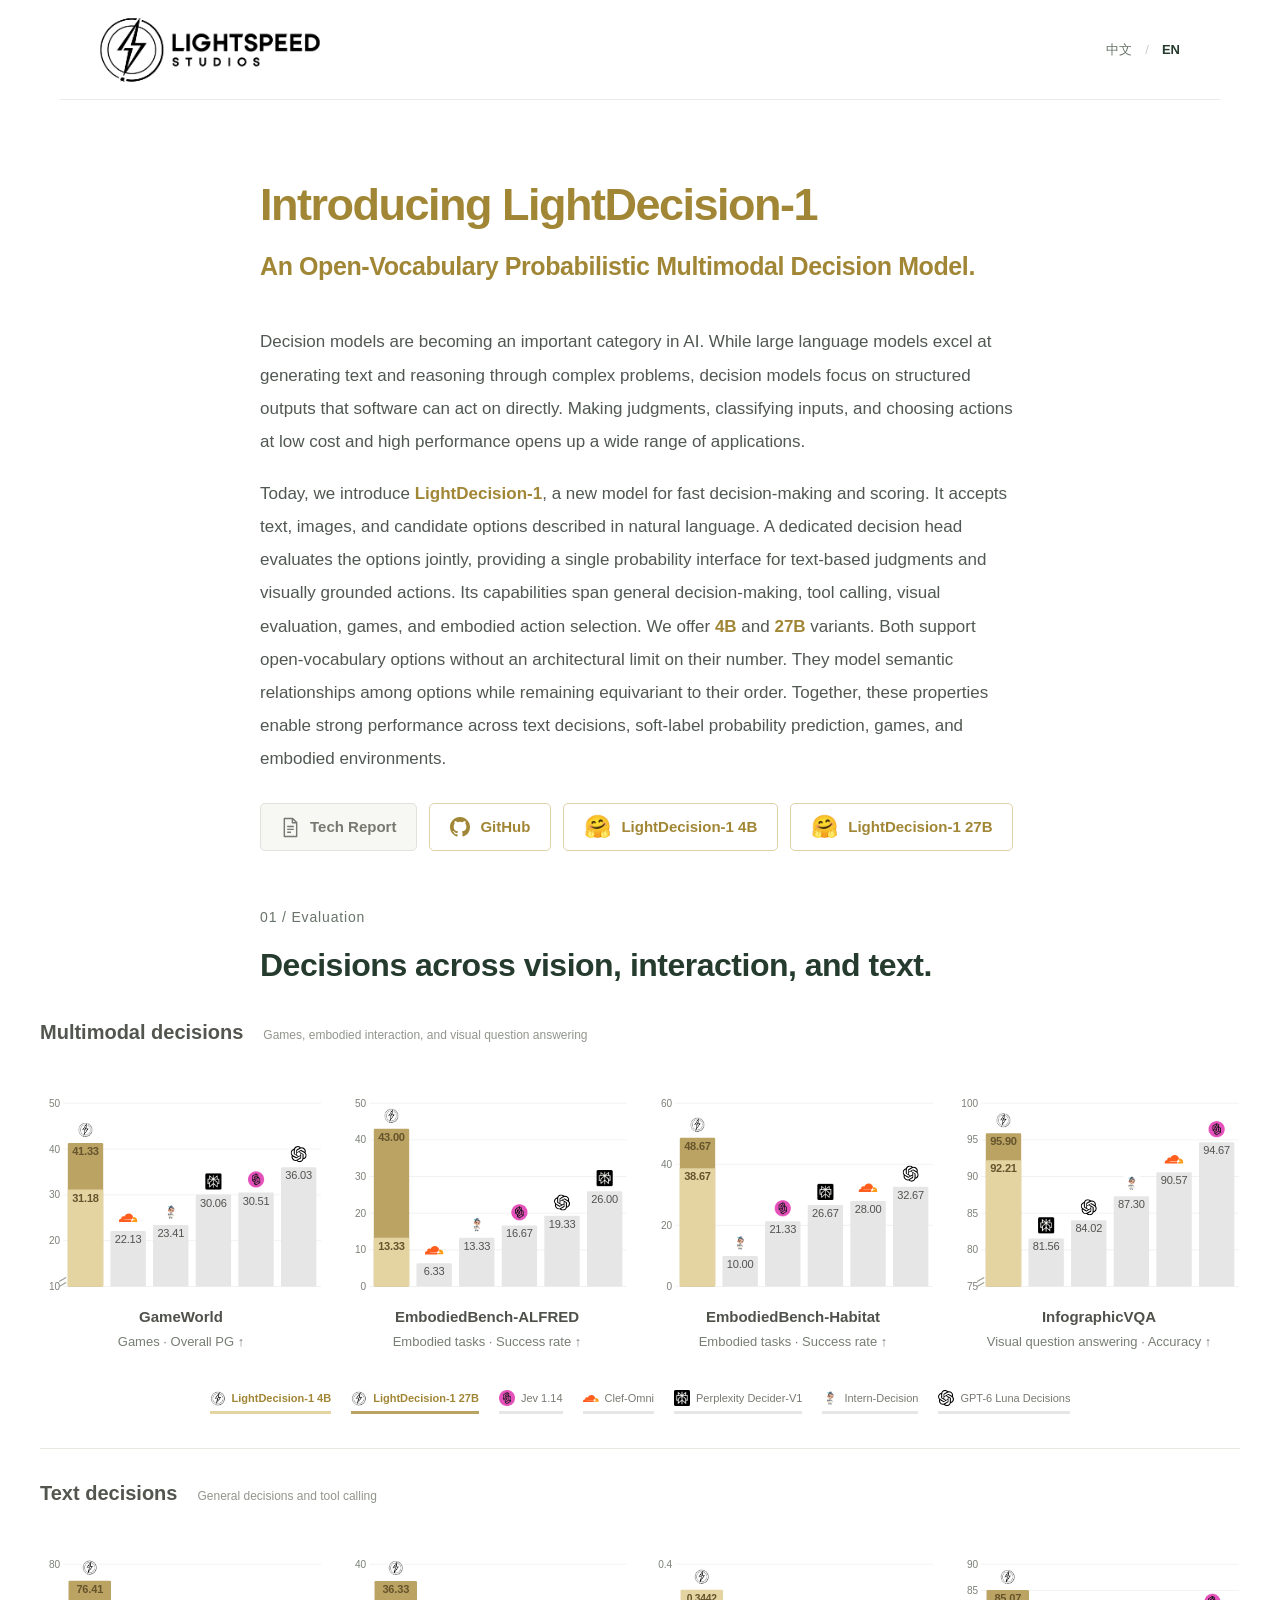
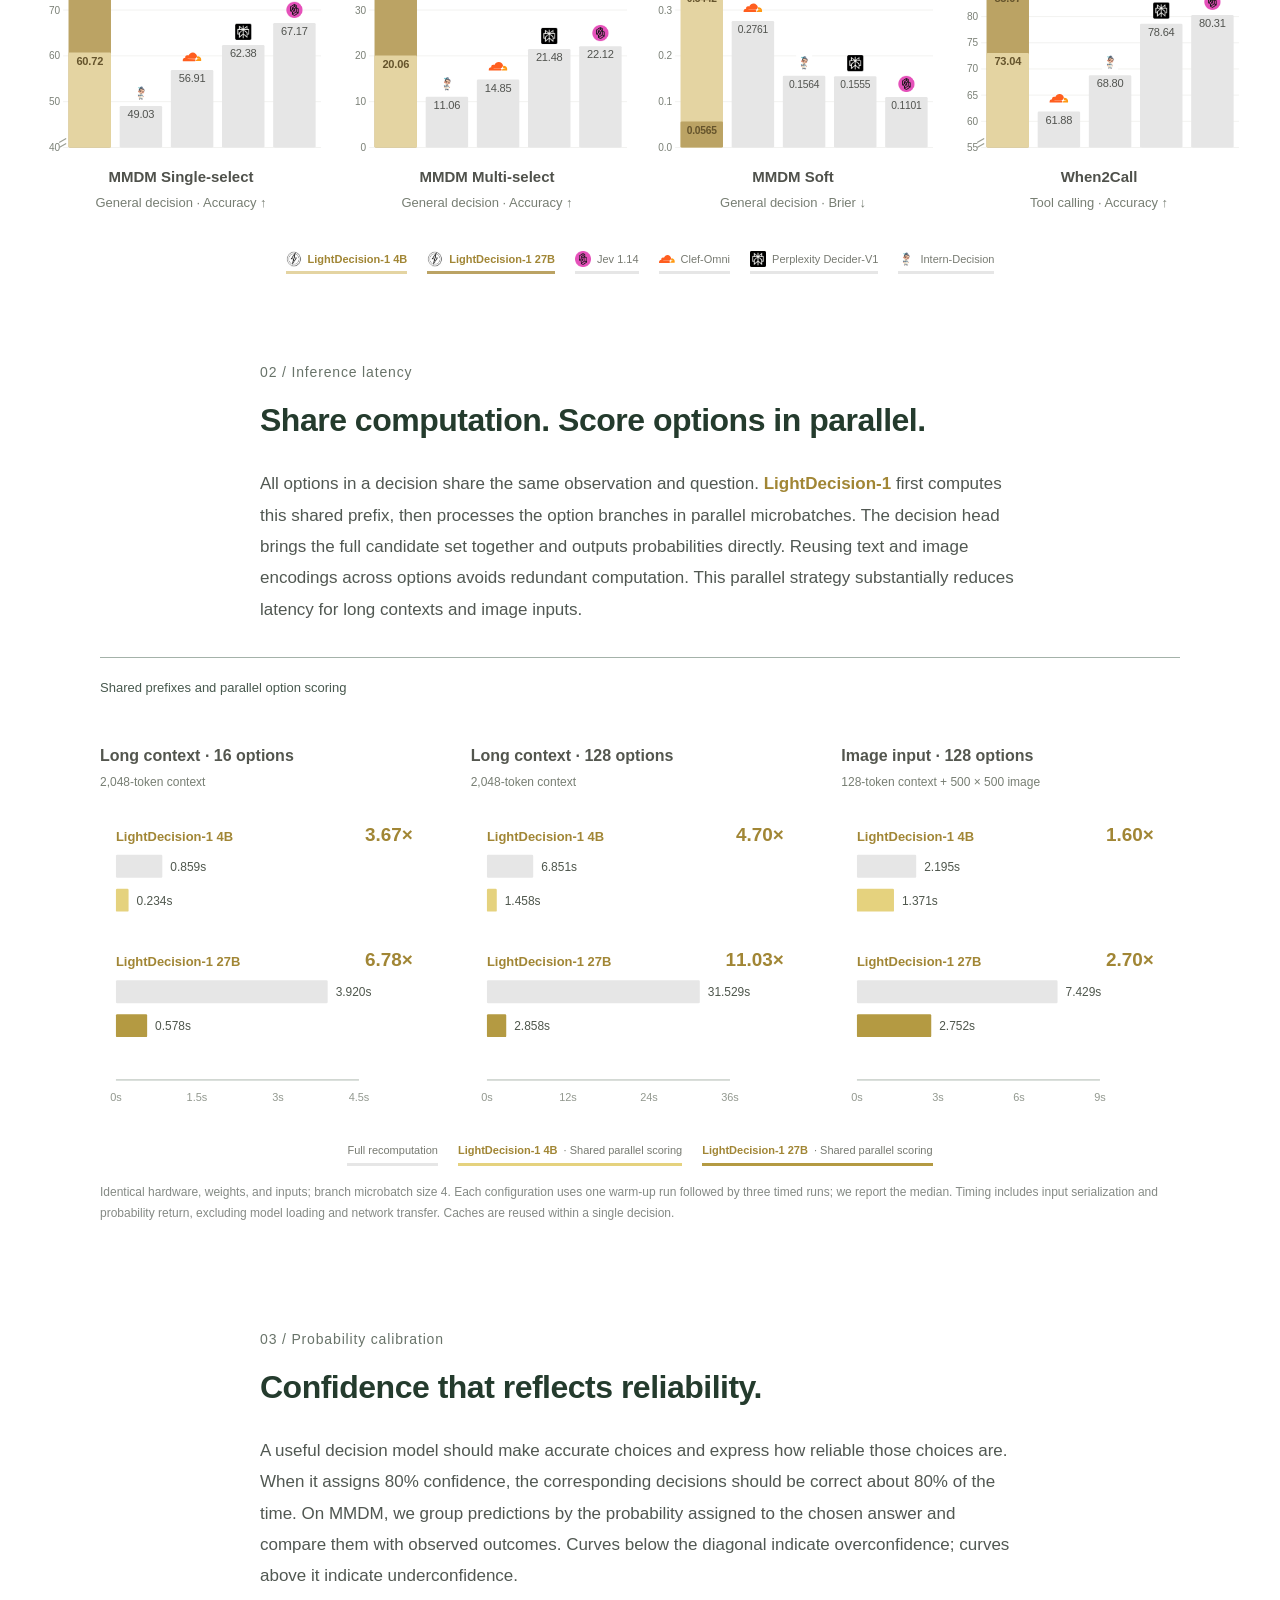
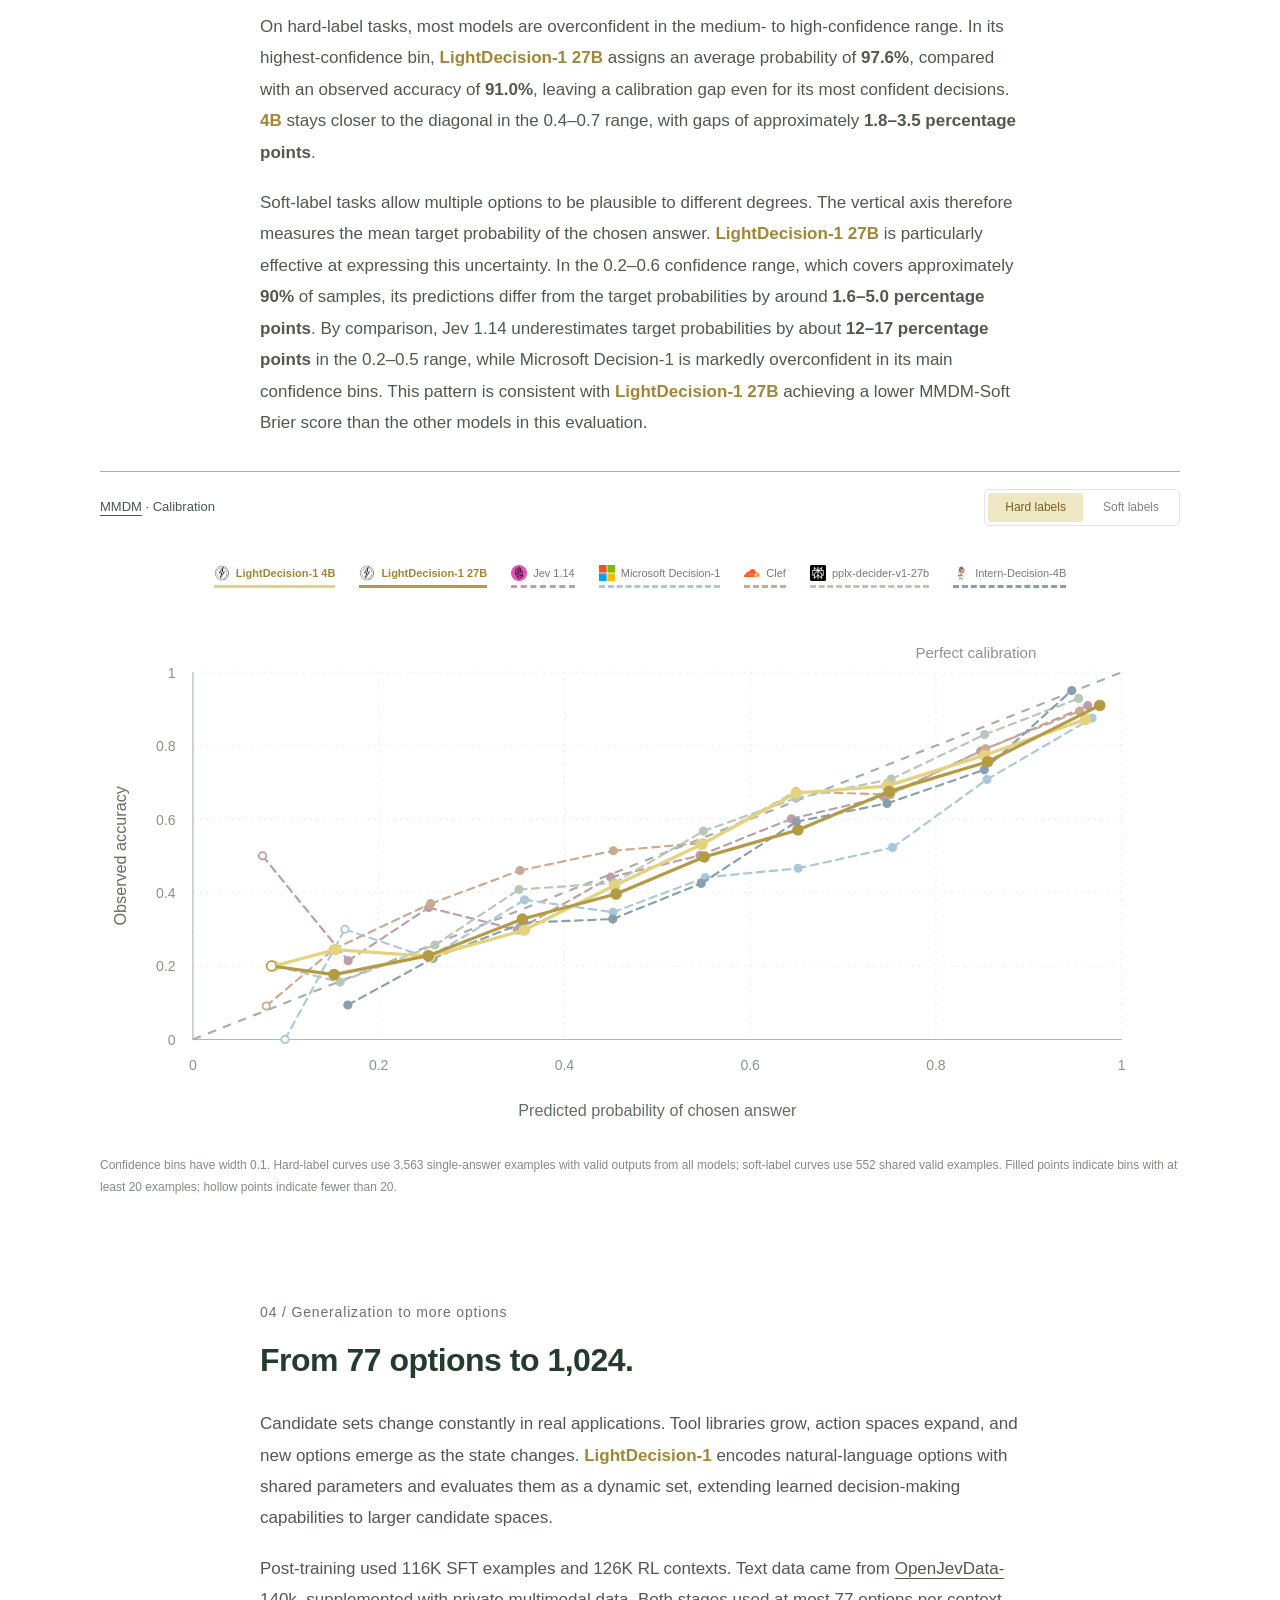
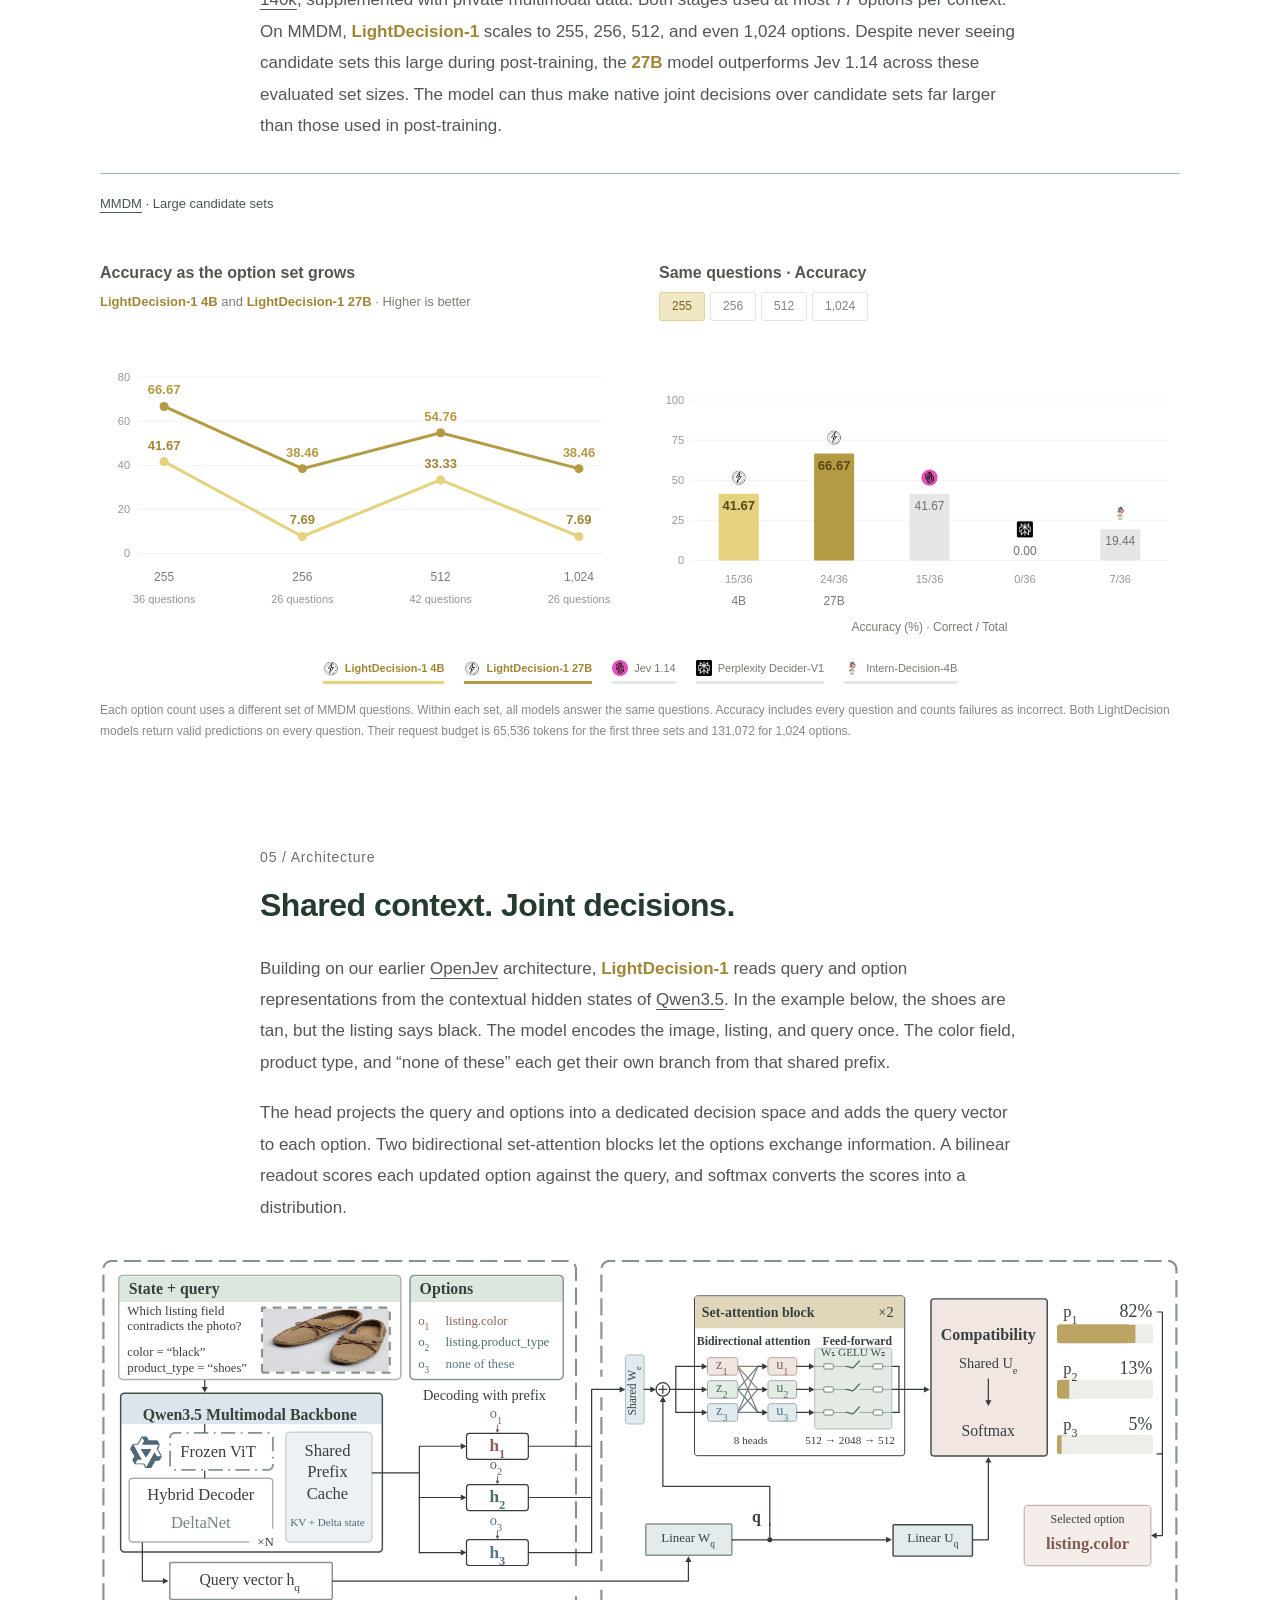
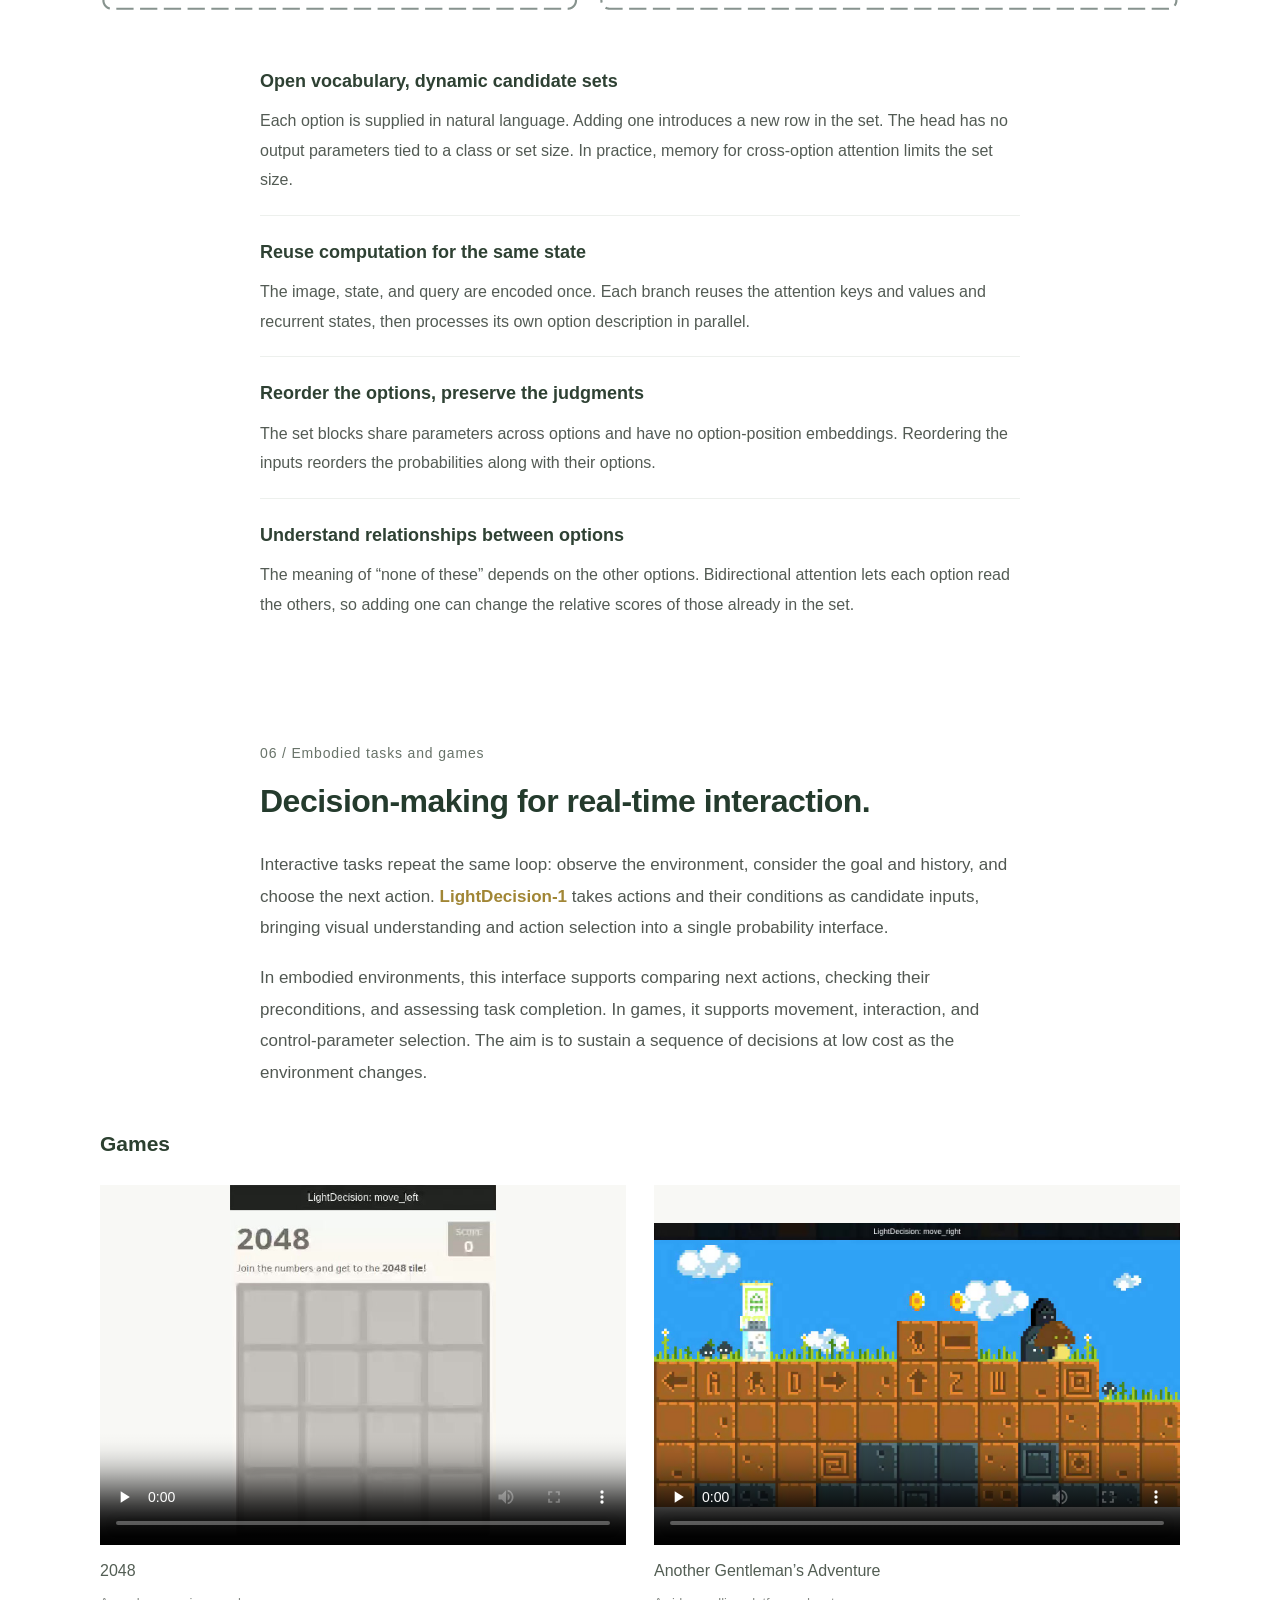
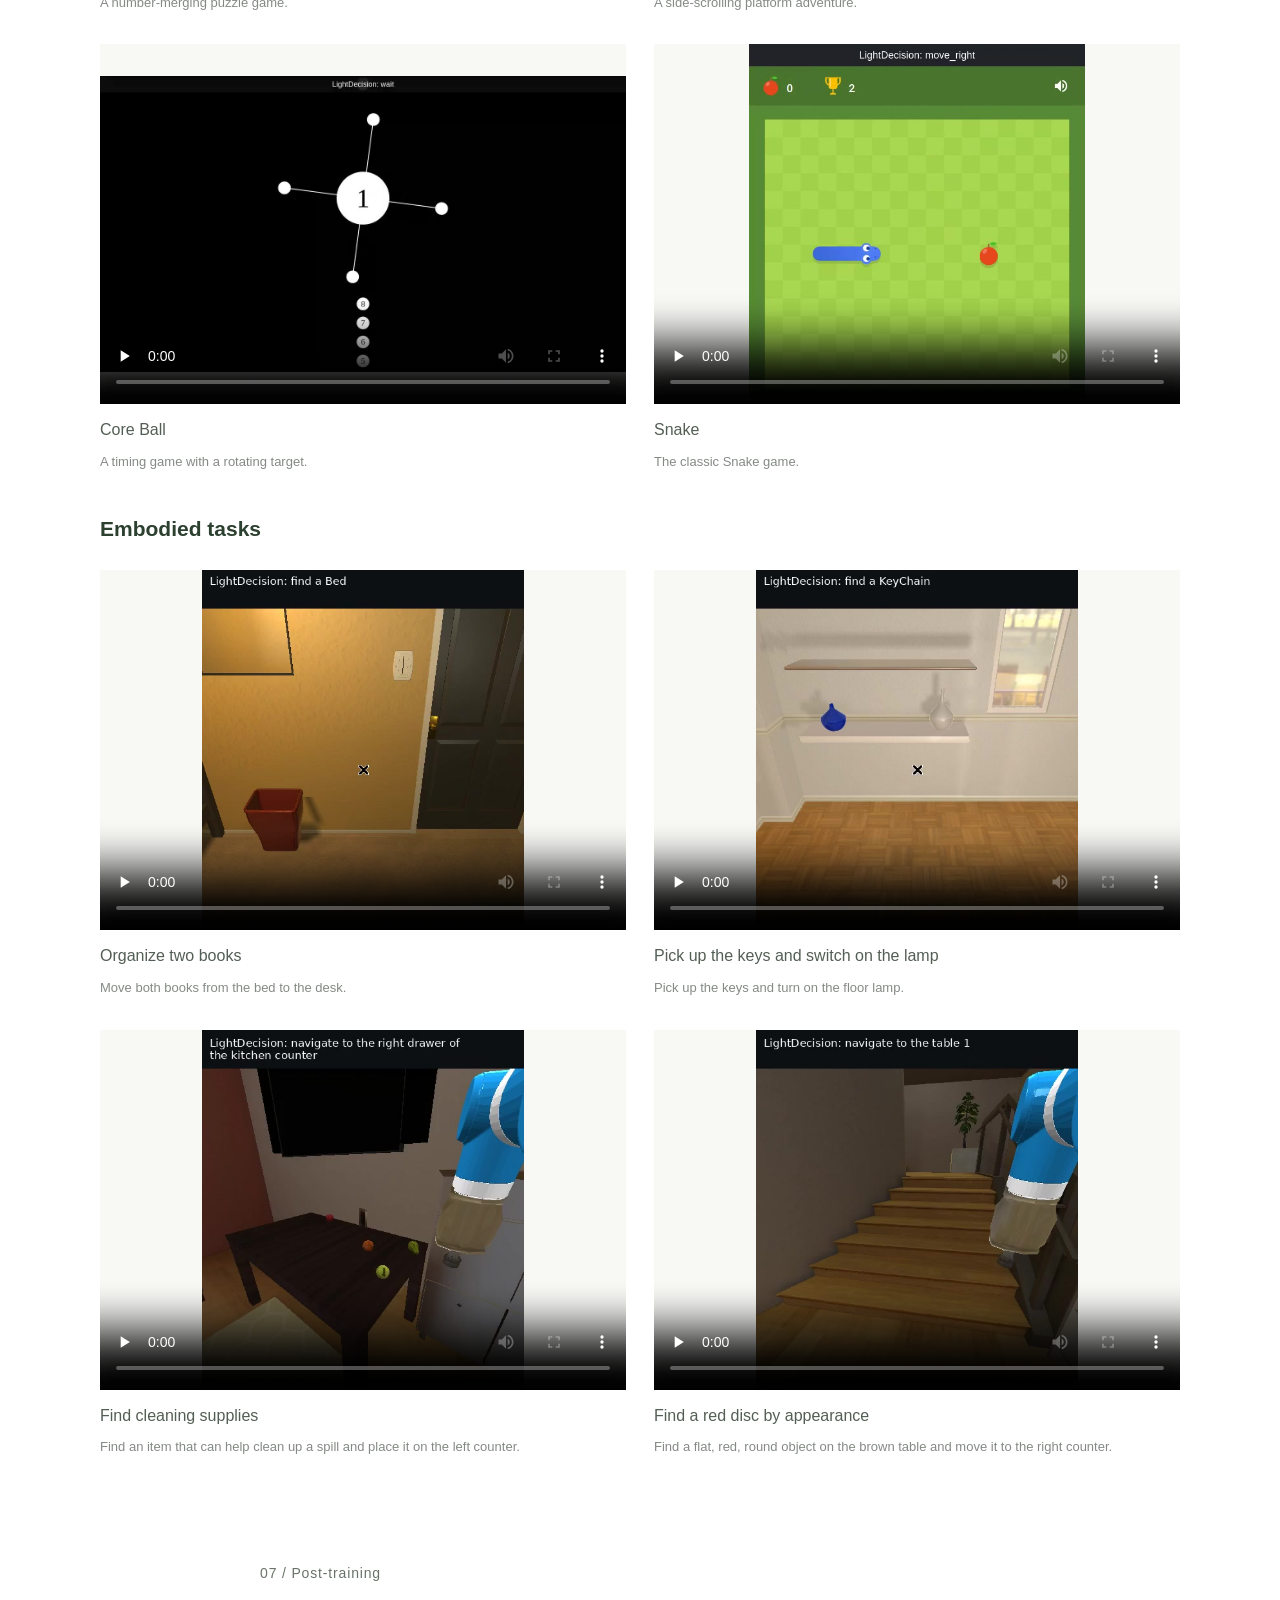
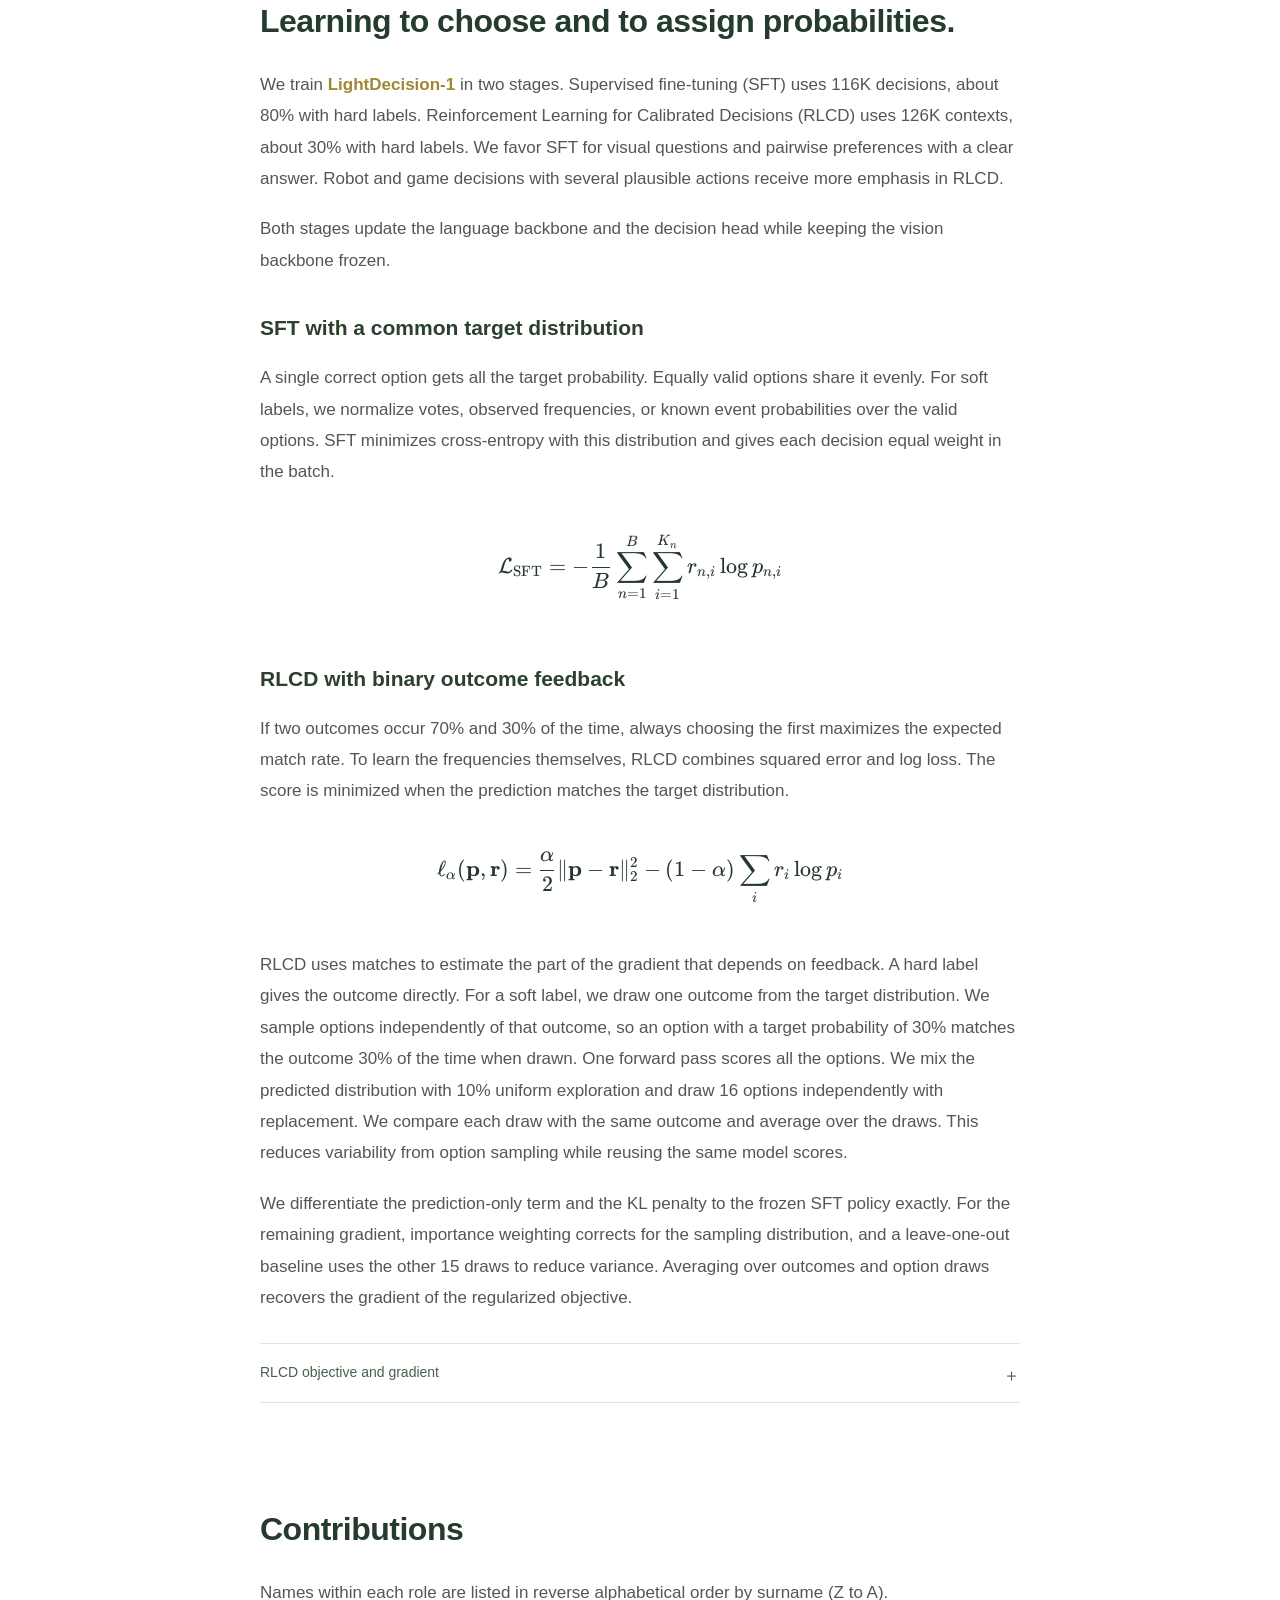
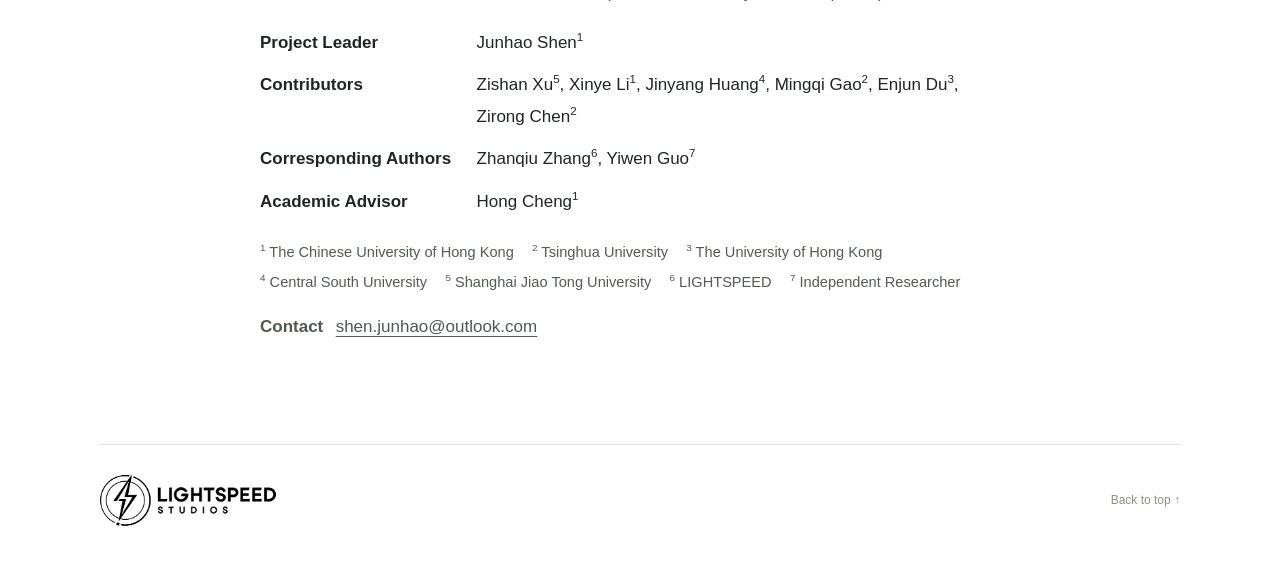
==== commit f53b02b4: "Center benchmark legends, update option baselines, and link GitHub" ====
--- a/index.en.html
+++ b/index.en.html
@@ -24,12 +24,16 @@
           <p>Decision models are becoming an important category in AI. While large language models excel at generating text and reasoning through complex problems, decision models focus on structured outputs that software can act on directly. Making judgments, classifying inputs, and choosing actions at low cost and high performance opens up a wide range of applications.</p>
           <p>Today, we introduce  <strong class="model-emphasis">LightDecision-1</strong>, a new model for fast decision-making and scoring. It accepts text, images, and candidate options described in natural language. A dedicated decision head evaluates the options jointly, providing a single probability interface for text-based judgments and visually grounded actions. Its capabilities span general decision-making, tool calling, visual evaluation, games, and embodied action selection. We offer  <strong class="model-emphasis">4B</strong> and <strong class="model-emphasis">27B</strong>  variants. Both support open-vocabulary options without an architectural limit on their number. They model semantic relationships among options while remaining equivariant to their order. Together, these properties enable strong performance across text decisions, soft-label probability prediction, games, and embodied environments. </p>
         </header>
-        <div class="prose model-downloads" role="group" aria-label="Technical report and model weights">
+        <div class="prose model-downloads" role="group" aria-label="Technical report, source code, and model weights">
           <button class="model-download" type="button" disabled aria-label="Tech Report (currently unavailable)">
             <svg width="19" height="21" viewBox="0 0 20 22" fill="none" stroke="currentColor" stroke-width="1.5" stroke-linejoin="round" aria-hidden="true"><path d="M3.5 1.5h8.8l4.2 4.2v14.8h-13z"/><path d="M12 2v4h4M6.5 10h7M6.5 13h7M6.5 16h4"/></svg>
             <span>Tech Report</span>
           </button>
 
+          <a class="model-download" href="https://github.com/LightDecision/lightdecision-1" target="_blank" rel="noopener">
+            <svg width="20" height="20" viewBox="0 0 16 16" fill="currentColor" aria-hidden="true"><path d="M8 0C3.58 0 0 3.58 0 8c0 3.54 2.29 6.53 5.47 7.59.4.07.55-.17.55-.38 0-.19-.01-.82-.01-1.49-2.01.37-2.53-.49-2.69-.94-.09-.23-.48-.94-.82-1.13-.28-.15-.68-.52-.01-.53.63-.01 1.08.58 1.23.82.72 1.21 1.87.87 2.33.66.07-.52.28-.87.51-1.07-1.78-.2-3.64-.89-3.64-3.95 0-.87.31-1.59.82-2.15-.08-.2-.36-1.02.08-2.12 0 0 .67-.21 2.2.82a7.5 7.5 0 0 1 4 0c1.53-1.04 2.2-.82 2.2-.82.44 1.1.16 1.92.08 2.12.51.56.82 1.27.82 2.15 0 3.07-1.87 3.75-3.65 3.95.29.25.54.73.54 1.48 0 1.07-.01 1.93-.01 2.2 0 .21.15.46.55.38A8.01 8.01 0 0 0 16 8c0-4.42-3.58-8-8-8Z"/></svg>
+            <span>GitHub</span>
+          </a>
           <a class="model-download" href="https://huggingface.co/shenjunhao/lightdecision-1-4b" target="_blank" rel="noopener" aria-label="LightDecision-1 4B · Hugging Face">
             <span class="hf-mark" aria-hidden="true">🤗</span>
             <span>LightDecision-1 4B</span>
@@ -2774,7 +2778,6 @@
               <li data-model="jev114" style="--legend-color:#E6E6E6"><img src="assets/model-icons/jev114.png" alt="" width="16" height="16"><a href="https://typesafe.ai/blog/jev-1-14" target="_blank" rel="noopener">Jev 1.14</a></li>
               <li data-model="pplx" style="--legend-color:#E6E6E6"><img src="assets/model-icons/pplx.ico" alt="" width="16" height="16"><a href="https://huggingface.co/perplexity-ai/pplx-decider-v1-27b" target="_blank" rel="noopener">Perplexity Decider-V1</a></li>
               <li data-model="intern" style="--legend-color:#E6E6E6"><img src="assets/model-icons/intern.png" alt="" width="16" height="16"><a href="https://huggingface.co/internlm/Intern-Decision-4B" target="_blank" rel="noopener">Intern-Decision-4B</a></li>
-              <li data-model="h2o" style="--legend-color:#E6E6E6"><span class="legend-monogram" aria-hidden="true">H</span><a href="https://huggingface.co/h2oai/h2o-lightning-4b" target="_blank" rel="noopener">H2O-Lightning-4B</a></li>
             </ul>
             <figcaption>Each option count uses a different set of MMDM questions. Within each set, all models answer the same questions. Accuracy includes every question and counts failures as incorrect. Both LightDecision models return valid predictions on every question. Their request budget is 65,536 tokens for the first three sets and 131,072 for 1,024 options.</figcaption>
             <script id="option-generalization-data" type="application/json">{
@@ -2808,12 +2811,6 @@
       "label": "Intern-Decision-4B",
       "icon": "assets/model-icons/intern.png",
       "color": "#E6E6E6"
-    },
-    {
-      "id": "h2o",
-      "label": "H2O-Lightning-4B",
-      "icon": null,
-      "color": "#E6E6E6"
     }
   ],
   "views": {
@@ -2844,11 +2841,6 @@
           "total": 36,
           "correct": 7,
           "accuracy": 0.19444444444444445
-        },
-        "h2o": {
-          "total": 36,
-          "correct": 8,
-          "accuracy": 0.2222222222222222
         }
       }
     },
@@ -2876,11 +2868,6 @@
           "accuracy": 0.0
         },
         "intern": {
-          "total": 26,
-          "correct": 0,
-          "accuracy": 0.0
-        },
-        "h2o": {
           "total": 26,
           "correct": 0,
           "accuracy": 0.0
@@ -2914,11 +2901,6 @@
           "total": 42,
           "correct": 1,
           "accuracy": 0.023809523809523808
-        },
-        "h2o": {
-          "total": 42,
-          "correct": 2,
-          "accuracy": 0.047619047619047616
         }
       }
     },
@@ -2946,11 +2928,6 @@
           "accuracy": 0.0
         },
         "intern": {
-          "total": 26,
-          "correct": 0,
-          "accuracy": 0.0
-        },
-        "h2o": {
           "total": 26,
           "correct": 0,
           "accuracy": 0.0
--- a/style.css
+++ b/style.css
@@ -21,7 +21,9 @@
 .calibration-tabs button{font:inherit;font-size:12px;line-height:1.6;padding:5px 17px;border:0;border-radius:3px;background:transparent;color:#81847c;cursor:pointer;transition:background-color .2s,color .2s}
 .calibration-tabs button[aria-selected="true"]{background:#f0e7c5;color:#786023}
 .calibration-tabs button:focus-visible{outline:2px solid #B49A42;outline-offset:3px}
-.calibration-model-legend{justify-content:flex-start;margin:22px 0 0;gap:15px 24px}
+.calibration-figure .model-legend,
+#option-generalization .model-legend { justify-content: center; }
+.calibration-model-legend{margin:22px 0 0;gap:15px 24px}
 .calibration-model-legend .cal-baseline-key{border-bottom-style:dashed}
 
 .calibration-plot-scroll{overflow-x:auto;overflow-y:hidden}
